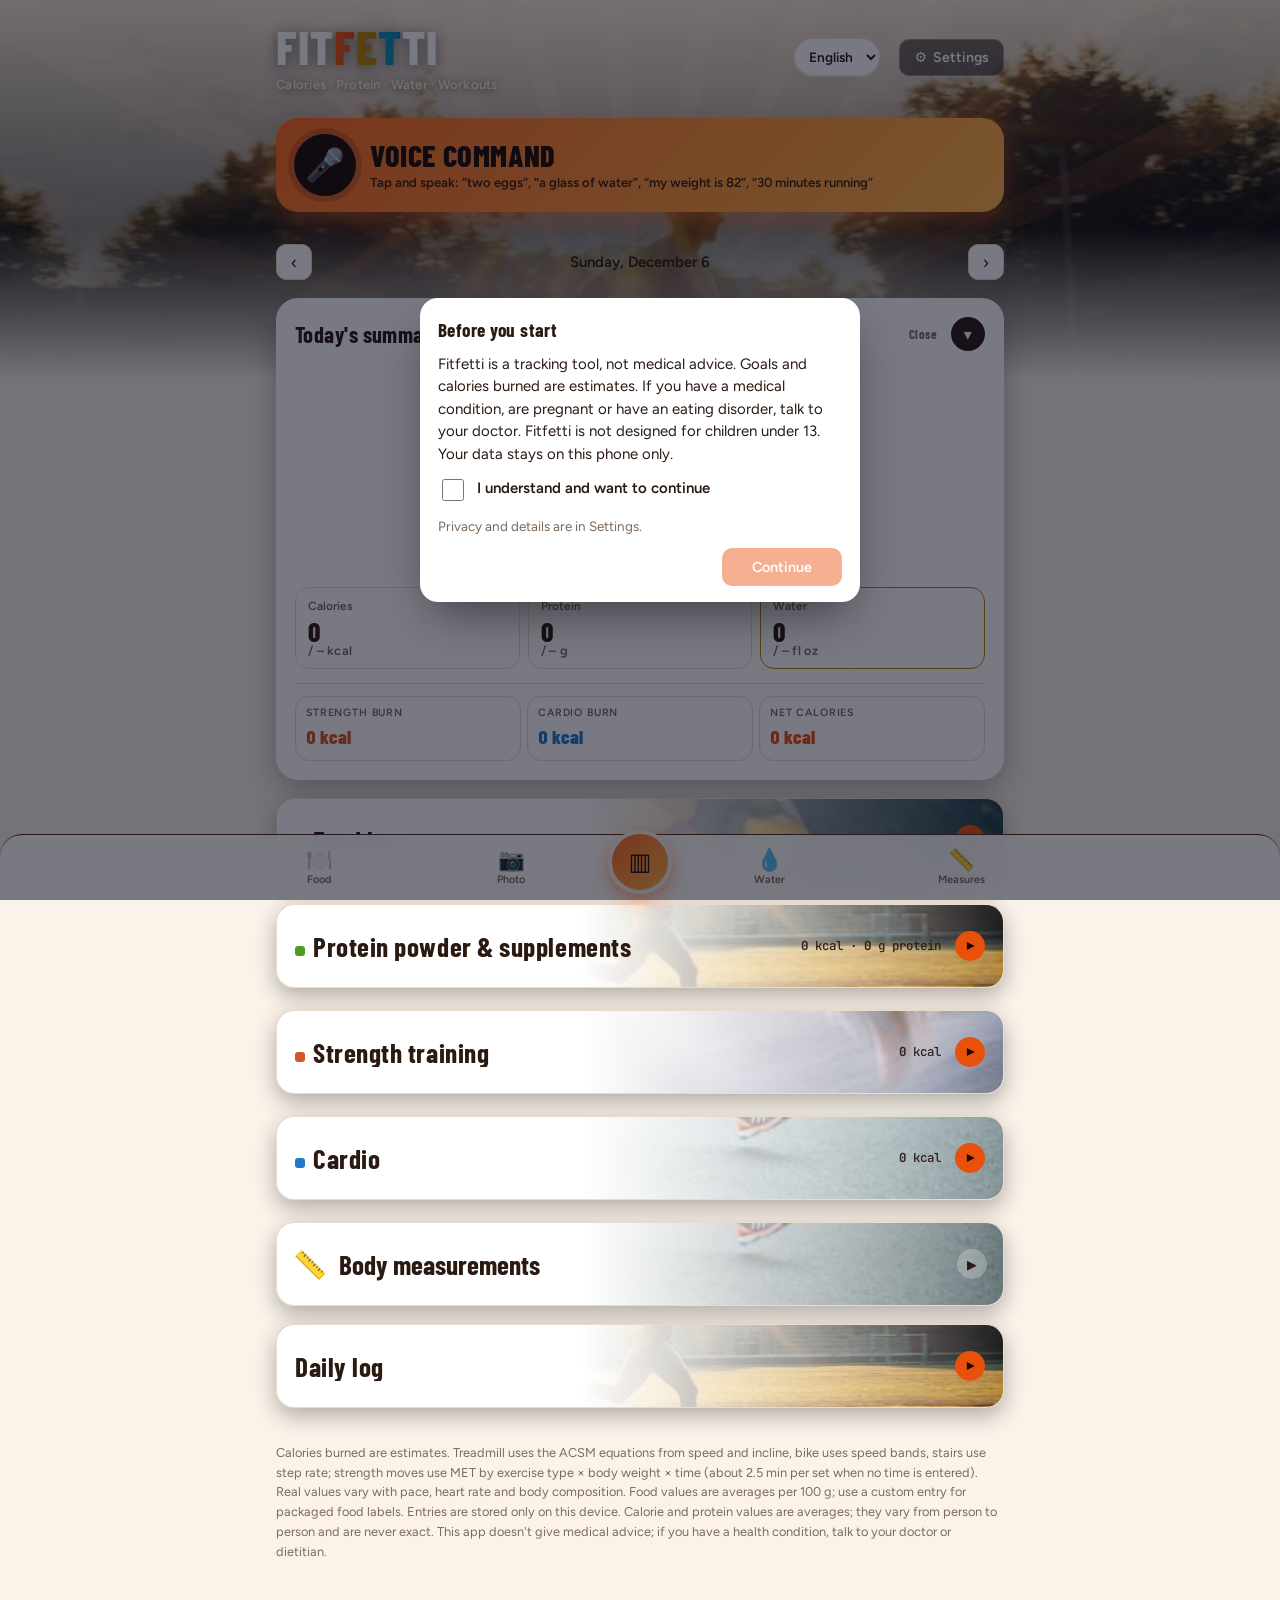
==== index.html @ cd761bf0 "v64: fuzzy matching for misheard food/exercise names Co-Authored-By: Claude Sonnet 5.5 <noreply@anth" ====
<!doctype html>
<html lang="tr">
<head>
<meta charset="utf-8">
<meta name="viewport" content="width=device-width,initial-scale=1,viewport-fit=cover">
<title>Fitfetti</title>
<meta name="description" content="Ücretsiz kalori, protein, su, spor ve kardiyo takibi. Verilerin yalnızca senin cihazında kalır.">
<meta name="theme-color" content="#0f0c0a">
<link rel="manifest" href="manifest.webmanifest">
<link rel="icon" href="icons/icon-192.png" type="image/png">
<link rel="apple-touch-icon" href="icons/apple-touch-icon.png">
<meta name="apple-mobile-web-app-capable" content="yes">
<meta name="apple-mobile-web-app-title" content="Fitfetti">
<meta name="apple-mobile-web-app-status-bar-style" content="default">
<link rel="stylesheet" href="fonts/fonts.css">
<style>
:root{padding-top:env(safe-area-inset-top,0px);padding-bottom:env(safe-area-inset-bottom,0px)}
body{margin:0;font-size:14px}
img{max-width:100%}
/* Layout: single column logbook — goals band on top, daily summary, then three entry sections (food / strength / cardio) */
:root{
  /* Gün Doğumu: koyu karbon zemin, turuncu enerji (varsayılan tema) */
  --bg:#0f0c0a; --surface:#1b1512; --line:#33271f; --fg:#f4f1ea; --muted:#b9ab9c;
  --kcal:#ff6a1f; --kcal-soft:#3a1d0e; --prot:#ffd23f; --prot-soft:#3a3010;
  --burn:#ff8f5a; --burn-soft:#3a2216; --cardio:#4fc3f7; --cardio-soft:#10303f;
  --water:#4fc3f7; --water-soft:#10303f; --lime:#9be15d;
  --hero-a:#ff6a1f; --hero-b:#ffb347; --hero-ink:#1a0d05;
  --danger:#ff6b6e; --on-accent:#1a0d05; color-scheme:dark;
  --f-display:"Barlow Condensed","Bricolage Grotesque","Segoe UI",system-ui,sans-serif;
  --f-body:"Figtree", system-ui, -apple-system, "Segoe UI", sans-serif;
  --f-num:"JetBrains Mono", ui-monospace, "SFMono-Regular", Menlo, monospace;
}
:root[data-theme="light"]{
  --bg:#fbf3ea; --surface:#ffffff; --line:#eadccb; --fg:#2a1a12; --muted:#7d6a5b;
  --kcal:#e8500c; --kcal-soft:#ffe6d6; --prot:#b88400; --prot-soft:#fff1c9;
  --burn:#d6542a; --burn-soft:#ffe3d8; --cardio:#1f78c8; --cardio-soft:#dcecfa;
  --water:#0b8fb8; --water-soft:#d6f1fa; --lime:#4f9d1f;
  --hero-a:#ff6a1f; --hero-b:#ffb347; --hero-ink:#1a0d05;
  --danger:#d62839; --on-accent:#ffffff; color-scheme:light;
}
@media (prefers-color-scheme: light){:root:not([data-theme="dark"]){
  --bg:#fbf3ea; --surface:#ffffff; --line:#eadccb; --fg:#2a1a12; --muted:#7d6a5b;
  --kcal:#e8500c; --kcal-soft:#ffe6d6; --prot:#b88400; --prot-soft:#fff1c9;
  --burn:#d6542a; --burn-soft:#ffe3d8; --cardio:#1f78c8; --cardio-soft:#dcecfa;
  --water:#0b8fb8; --water-soft:#d6f1fa; --lime:#4f9d1f;
  --hero-a:#ff6a1f; --hero-b:#ffb347; --hero-ink:#1a0d05;
  --danger:#d62839; --on-accent:#ffffff; color-scheme:light;
}}
*{box-sizing:border-box}
[hidden]{display:none!important}
body{background:var(--bg);color:var(--fg);font-family:var(--f-body);font-size:15px;line-height:1.5}
.wrap{max-width:760px;margin:0 auto;padding-block:20px 48px;padding-left:max(16px, env(safe-area-inset-left, 0px));padding-right:max(16px, env(safe-area-inset-right, 0px));display:flex;flex-direction:column;gap:18px}
header{display:flex;align-items:center;justify-content:space-between;gap:12px;flex-wrap:wrap}
h1{font-family:var(--f-display);font-weight:800;font-size:2.5rem;text-transform:uppercase;line-height:1.1;margin:0;letter-spacing:-.01em;text-wrap:balance}
h2{font-family:var(--f-display);font-weight:700;font-size:1.4rem;letter-spacing:.02em;margin:0}
.num{font-family:var(--f-num);font-variant-numeric:tabular-nums}
.label{font-size:.72rem;letter-spacing:.08em;text-transform:uppercase;color:var(--muted);font-weight:600}
.seg{display:inline-flex;border:1px solid var(--line);border-radius:999px;padding:3px;background:var(--surface)}
.seg button{border:0;background:transparent;color:var(--muted);font:600 .82rem var(--f-body);padding:6px 14px;border-radius:999px;cursor:pointer}
.seg button[aria-pressed="true"]{background:var(--fg);color:var(--bg)}
.card{background:var(--surface);border:1px solid var(--line);border-radius:14px;padding:16px;display:flex;flex-direction:column;gap:14px}
.goals{background:linear-gradient(135deg,var(--hero-a),var(--hero-b));color:var(--hero-ink);border:0;box-shadow:0 10px 30px -12px color-mix(in srgb,var(--hero-a) 70%,transparent)}
.goals .label{color:color-mix(in srgb, var(--hero-ink) 82%, transparent)}
.goals .goal-field .inp{border-bottom-color:color-mix(in srgb, var(--hero-ink) 45%, transparent)}
.goals .goal-field input{background:transparent;border:0;color:var(--hero-ink);padding:0;border-radius:0}
.goals .goal-field .u, .goals .goal-note{color:color-mix(in srgb, var(--hero-ink) 85%, transparent)}
.goals .goal-field input:focus-visible{outline:2px solid var(--hero-ink)}
.brand{display:flex;flex-direction:column;gap:2px}
.brand h1 .dot1{color:var(--kcal)} .brand h1 .dot2{color:var(--prot)} .brand h1 .dot3{color:var(--water)}
.tagline{font-size:.82rem;color:var(--muted);font-weight:600;letter-spacing:.02em}
.card{border-radius:20px}
.add{border-radius:12px;box-shadow:0 4px 12px -6px color-mix(in srgb,currentColor 40%,transparent)}
.add.pw{background:var(--lime)} .add.food{background:var(--kcal)} .add.str{background:var(--burn)} .add.car{background:var(--cardio)}
/* activity rings */
.rings{display:flex;align-items:center;gap:16px;flex-wrap:wrap}
.rings svg{width:132px;height:132px;flex:0 0 auto}
.rings .legend{display:flex;flex-direction:column;gap:6px;min-width:0;flex:1 1 160px}
.rings .lg{display:flex;align-items:center;gap:8px;font-size:.9rem}
.rings .lg i{width:12px;height:12px;border-radius:50%;flex:0 0 auto}
.rings .lg b{font-family:var(--f-num);margin-inline-start:auto}
.ring-bg{fill:none;stroke-width:13;opacity:.18}
.ring-fg{fill:none;stroke-width:13;stroke-linecap:round;transition:stroke-dashoffset .8s cubic-bezier(.2,.8,.2,1)}
/* toasts + confetti */
.toast-wrap{position:fixed;left:0;right:0;top:0;z-index:50;display:flex;flex-direction:column;align-items:center;gap:8px;pointer-events:none;
  padding-top:calc(env(safe-area-inset-top,0px) + 12px);padding-left:max(16px,env(safe-area-inset-left,0px));padding-right:max(16px,env(safe-area-inset-right,0px))}
.toast{pointer-events:auto;max-width:520px;width:100%;display:flex;gap:12px;align-items:center;background:var(--surface);color:var(--fg);border-radius:18px;padding:12px 14px;
  box-shadow:0 14px 40px -12px rgba(20,20,60,.45);border:2px solid transparent;background:linear-gradient(var(--surface),var(--surface)) padding-box,linear-gradient(90deg,var(--kcal),var(--prot),var(--lime),var(--water),var(--burn)) border-box;position:relative;animation:toastIn .45s cubic-bezier(.2,1.4,.4,1)}
.toast .em{font-size:1.8rem;line-height:1}
.toast .tx{flex:1;min-width:0}
.toast .tx b{display:block;font-family:var(--f-display);font-size:1.02rem}
.toast .tx span{font-size:.88rem;color:var(--muted)}
.toast button{border:0;background:transparent;color:var(--muted);font-size:1.2rem;cursor:pointer;width:32px;height:32px;border-radius:8px}
.toast.out{animation:toastOut .3s ease-in forwards}
@keyframes toastIn{from{transform:translateY(-30px) scale(.9);opacity:0}to{transform:none;opacity:1}}
@keyframes toastOut{to{transform:translateY(-20px);opacity:0}}
#confetti{position:fixed;inset:0;width:100%;height:100%;pointer-events:none;z-index:70}
/* missed-protein scene */
.miss-ov{position:fixed;inset:0;z-index:60;display:flex;align-items:center;justify-content:center;padding:16px;background:rgba(20,16,50,.62);backdrop-filter:blur(4px);animation:missFade .3s ease-out}
@keyframes missFade{from{opacity:0}to{opacity:1}}
.miss-card{width:100%;max-width:400px;background:var(--surface);color:var(--fg);border-radius:24px;padding:16px 16px 18px;text-align:center;box-shadow:0 24px 60px -16px rgba(0,0,0,.5);border:2px solid transparent;background:linear-gradient(var(--surface),var(--surface)) padding-box,linear-gradient(90deg,var(--kcal),var(--prot),var(--lime),var(--water),var(--burn)) border-box}
.miss-card h2{margin:2px 0 4px;font-family:var(--f-display);font-size:1.15rem}
.miss-card svg{width:100%;height:auto;display:block}
.miss-lines{min-height:112px;display:flex;flex-direction:column;gap:5px;margin:4px 0 10px;font-weight:700;font-size:.98rem}
.miss-lines span{opacity:0;transform:translateY(8px);animation:missLine .5s ease-out forwards}
.miss-lines span:nth-child(1){animation-delay:2.4s}.miss-lines span:nth-child(2){animation-delay:4s}.miss-lines span:nth-child(3){animation-delay:5.8s}
.miss-lines span:nth-child(4){animation-delay:7.6s;color:var(--kcal);font-size:1.08rem}
.miss-lines small{display:block;font-weight:500;font-size:.84rem;color:var(--muted);opacity:0;animation:missLine .5s 8.6s ease-out forwards}
@keyframes missLine{to{opacity:1;transform:none}}
.miss-card .add{width:100%;opacity:0;animation:missLine .4s 8.2s ease-out forwards}
.m-shake{animation:mShake 9s both}
@keyframes mShake{0%,19%{transform:none}20%{transform:translate(3px,4px)}21%{transform:translate(-4px,-2px)}22%{transform:translate(3px,-3px)}23%{transform:translate(-2px,2px)}24%,100%{transform:none}}
.m-puff{transform-box:fill-box;transform-origin:50% 50%;opacity:0;animation:mPuff 1.6s 1.78s ease-out both}
@keyframes mPuff{0%{opacity:0;transform:scale(.3)}15%{opacity:.95}100%{opacity:0;transform:scale(2.4) translateY(-8px)}}
.m-sweat{opacity:0;animation:mSw 9s both}
@keyframes mSw{0%,56%{opacity:0}62%,80%{opacity:1}86%,100%{opacity:0}}
.m-root,.m-torso,.m-head,.m-ua,.m-fa,.m-th,.m-sn{animation-duration:9s;animation-fill-mode:both;animation-timing-function:ease-in-out}
.m-root{transform-origin:150px 200px;animation-name:mRoot}.m-torso{transform-origin:150px 150px;animation-name:mTorso}
.m-head{transform-origin:152px 97px;animation-name:mHead}.m-ua{transform-origin:152px 106px;animation-name:mUa}
.m-fa{transform-origin:152px 128px;animation-name:mFa}.m-fa2{animation-name:mFa2}.m-th{transform-origin:150px 150px;animation-name:mTh}.m-sn{transform-origin:150px 176px;animation-name:mSn}
.miss-card.win .add{opacity:1;animation:none}
.w-svg{cursor:pointer;touch-action:manipulation}
.w-hero,.w-en{animation:wBob 1.3s ease-in-out infinite}
@keyframes wBob{0%,100%{transform:none}50%{transform:translateY(-2px)}}
.w-ua,.w-fa,.w-th,.w-sn,.w-torso{transform-box:view-box}
.w-ua{transform-origin:152px 106px}.w-fa{transform-origin:152px 128px}.w-th{transform-origin:150px 150px}.w-sn{transform-origin:150px 176px}.w-torso{transform-origin:150px 150px}.w-head{transform-origin:152px 97px}
.w-ua.wf{transform:rotate(-90deg)}.w-fa.wf{transform:rotate(-8deg)}.w-ua.wb{transform:rotate(28deg)}
.w-th.wf{transform:rotate(-16deg)}.w-th.wf .w-sn{transform:rotate(14deg)}.w-th.wb{transform:rotate(15deg)}.w-th.wb .w-sn{transform:rotate(-8deg)}.w-torso{transform:rotate(6deg)}
.w-hero.hit{animation:wLunge .6s ease-in-out}
@keyframes wLunge{0%{transform:none}35%{transform:translateX(-8px)}60%{transform:translateX(16px)}100%{transform:none}}
.w-hero.hit .w-ua.wf{animation:wUa .6s ease-in-out}
@keyframes wUa{0%,100%{transform:rotate(-90deg)}35%{transform:rotate(-165deg)}60%{transform:rotate(-68deg)}}
.w-hero.vic .w-ua.wf{transform:rotate(-168deg)}.w-hero.vic .w-fa.wf{transform:rotate(-6deg)}
.w-ear{transform-origin:-28px -52px;transform:rotate(48deg)}
.w-en.parry .w-ear{animation:wEar .6s ease-in-out}
@keyframes wEar{0%,100%{transform:rotate(48deg)}35%{transform:rotate(78deg)}60%{transform:rotate(36deg)}}
.w-en.hurt{animation:wHurt .4s ease-out}
@keyframes wHurt{0%{transform:none}30%{transform:translate(12px,0) rotate(7deg)}60%{transform:translate(-4px,0) rotate(-3deg)}100%{transform:none}}
.w-sp{opacity:0;transform-box:fill-box;transform-origin:center}.w-sp.on{animation:wSp .38s ease-out}
@keyframes wSp{0%{opacity:1;transform:scale(.2) rotate(0)}100%{opacity:0;transform:scale(1.7) rotate(40deg)}}
.w-ck{opacity:0}.w-ck.on{opacity:1}
.w-fr{transform-box:fill-box;transform-origin:center;animation:wFr 1.4s cubic-bezier(.3,.6,.5,1) forwards}
@keyframes wFr{0%{transform:translate(0,0) rotate(0);opacity:1}45%{transform:translate(calc(var(--dx)*.7),var(--uy)) rotate(calc(var(--r)*.6))}85%{opacity:1}100%{transform:translate(var(--dx),var(--dy)) rotate(var(--r));opacity:0}}
.w-puff{opacity:0;transform-box:fill-box;transform-origin:center}.w-puff.on{animation:wPuff .9s ease-out}
@keyframes wPuff{0%{opacity:.95;transform:scale(.3)}100%{opacity:0;transform:scale(2.6)}}
.w-hp{height:9px;border-radius:6px;background:rgba(128,128,128,.22);margin:2px 8px 4px;overflow:hidden}
.w-hp i{display:block;height:100%;width:100%;background:linear-gradient(90deg,#e02f4f,#f6a21a);border-radius:6px;transition:width .3s}
.w-hint{font-weight:800;min-height:26px;margin:4px 0 8px;font-size:1rem}
.w-hint.pulse{animation:wPulse .9s ease-in-out infinite}
@keyframes wPulse{50%{transform:scale(1.06)}}
.w-skip{margin-top:6px}
@media (prefers-reduced-motion:reduce){.w-hero,.w-en,.w-hero.hit,.w-en.hurt,.w-en.parry .w-ear,.w-hero.hit .w-ua.wf,.w-sp.on,.w-fr,.w-puff.on,.w-hint.pulse{animation:none}}
.miss-ov{overflow:auto}.miss-card{margin:auto}
.stage{position:relative}
.bub{position:absolute;max-width:54%;padding:5px 9px;border-radius:14px;background:#fff;color:#1d1d2b;border:2px solid #1d1d2b;font-weight:800;font-size:.76rem;line-height:1.15;text-align:center;opacity:0;pointer-events:none;z-index:3;box-shadow:2px 3px 0 rgba(0,0,0,.2)}
.bub::after{content:"";position:absolute;bottom:-9px;left:var(--tail,25%);border:6px solid transparent;border-top:9px solid #1d1d2b;border-bottom:0}
.bub.on{animation:bub 1.9s ease-out both}.bub.auto{animation:bub 1.9s var(--d,0s) ease-out both}
@keyframes bub{0%{opacity:0;transform:scale(.5)}12%{opacity:1;transform:scale(1.1)}20%{transform:scale(1)}85%{opacity:1}100%{opacity:0}}
.pow{position:absolute;font-weight:900;font-size:1.55rem;line-height:1;color:#ffd34d;-webkit-text-stroke:2px #b3261e;paint-order:stroke fill;text-shadow:2px 3px 0 #b3261e;opacity:0;pointer-events:none;z-index:4;--rot:-8deg;white-space:nowrap}
.pow.big{font-size:2.1rem}
.pow.on{animation:pow .95s ease-out both}.pow.auto{animation:pow .95s var(--d,0s) ease-out both}
@keyframes pow{0%{opacity:0;transform:rotate(var(--rot)) scale(.2)}20%{opacity:1;transform:rotate(var(--rot)) scale(1.3)}70%{opacity:1;transform:rotate(var(--rot)) scale(1)}100%{opacity:0;transform:rotate(var(--rot)) scale(1.1) translateY(-12px)}}
.tz{min-height:0;font-size:.84rem;font-weight:700;margin:2px 0 8px;opacity:0;transition:opacity .6s}.tz.on{opacity:1}.tz b{display:block;color:var(--kcal);font-size:.74rem;letter-spacing:.05em;text-transform:uppercase}
.miss-row{display:flex;gap:8px}.miss-row .add{flex:1;width:auto}.miss-row .rp{flex:0 0 auto;white-space:nowrap}
.miss-card .rp.auto{opacity:0;animation:missLine .4s 8.6s ease-out forwards}.miss-card.win .rp{opacity:0;pointer-events:none}.miss-card.win .rp.on{opacity:1;pointer-events:auto;transition:opacity .4s}
.w-hero,.w-en{transform-box:fill-box;transform-origin:50% 100%}
.w-en.dodge{animation:wDodge .7s ease-in-out}@keyframes wDodge{0%,100%{transform:none}35%,60%{transform:translate(24px,-34px) rotate(14deg)}}
.w-en.atk{animation:wAtk .7s ease-in-out}@keyframes wAtk{0%,100%{transform:none}40%{transform:translate(-78px,-6px) rotate(-10deg)}}
.w-hero.spin{animation:wSpin 1s ease-in-out}@keyframes wSpin{0%{transform:none}35%{transform:translateX(22px) scaleX(1)}50%{transform:translateX(22px) scaleX(-1)}65%{transform:translateX(22px) scaleX(1)}80%{transform:translateX(22px) scaleX(-1)}100%{transform:none}}
.w-hero.hurt{animation:wHurtH .8s ease-out}@keyframes wHurtH{0%{transform:none}20%{transform:translate(-26px,-4px) rotate(-10deg)}55%{transform:translate(-30px,0) rotate(-14deg)}100%{transform:none}}
.w-hero.vic{animation:wDance .5s ease-in-out infinite}@keyframes wDance{0%,100%{transform:translateY(0) rotate(-3deg)}50%{transform:translateY(-8px) rotate(3deg)}}
.w-flag{animation:wFlag 1s ease-out both}@keyframes wFlag{0%{transform:translateY(24px);opacity:0}100%{transform:none;opacity:1}}
@media (prefers-reduced-motion:reduce){.bub.on,.bub.auto,.pow.on,.pow.auto,.w-en.dodge,.w-en.atk,.w-hero.spin,.w-hero.hurt,.w-hero.vic,.w-flag{animation:none}.bub.auto,.bub.on{opacity:1}}
.m-late{animation-delay:.12s}
@keyframes mRoot{0%,19%{transform:none}20%{transform:translateY(10px)}22%{transform:translateY(8px) rotate(-14deg)}26%{transform:rotate(-62deg)}30%{transform:translateY(-9px) rotate(-96deg)}32%{transform:translateY(-13px) rotate(-86deg)}35%,47%{transform:translateY(-9px) rotate(-90deg)}50%{transform:translateY(-8px) rotate(-74deg)}54%{transform:translateY(-9px) rotate(-88deg)}60%{transform:translateY(-4px) rotate(-52deg)}64%{transform:rotate(-70deg)}72%{transform:rotate(-24deg)}76%{transform:rotate(-34deg)}85%{transform:none}100%{transform:none}}
@keyframes mTorso{0%,19%{transform:none}20%{transform:rotate(22deg)}26%{transform:rotate(-18deg)}30%,47%{transform:rotate(-10deg)}50%{transform:rotate(32deg)}54%{transform:rotate(-4deg)}60%{transform:rotate(42deg)}64%{transform:rotate(16deg)}72%{transform:rotate(36deg)}78%{transform:rotate(20deg)}86%{transform:none}90%{transform:rotate(-7deg)}100%{transform:none}}
@keyframes mHead{0%,19%{transform:none}20%{transform:rotate(32deg)}26%{transform:rotate(-30deg)}35%,47%{transform:rotate(-22deg)}50%{transform:rotate(12deg)}60%{transform:rotate(26deg)}72%{transform:rotate(20deg)}86%{transform:none}90%{transform:rotate(-12deg)}100%{transform:none}}
@keyframes mUa{0%,19%{transform:none}20%{transform:rotate(-70deg)}24%{transform:rotate(-140deg)}30%,47%{transform:rotate(-100deg)}50%{transform:rotate(-24deg)}60%{transform:rotate(24deg)}72%{transform:rotate(-30deg)}86%{transform:none}90%,100%{transform:rotate(-155deg)}}
@keyframes mFa{0%{transform:none}3%{transform:rotate(-105deg)}6%{transform:none}9%{transform:rotate(-105deg)}12%{transform:none}15%{transform:rotate(-105deg)}18%{transform:rotate(-20deg)}20%{transform:rotate(-10deg)}24%{transform:rotate(30deg)}30%,47%{transform:rotate(20deg)}60%{transform:rotate(10deg)}86%{transform:none}90%,100%{transform:rotate(-45deg)}}
@keyframes mFa2{0%,18%{transform:none}20%{transform:rotate(-10deg)}24%{transform:rotate(30deg)}30%,47%{transform:rotate(20deg)}86%,100%{transform:none}}
@keyframes mTh{0%,19%{transform:none}20%{transform:rotate(-34deg)}26%{transform:rotate(-10deg)}30%,47%{transform:rotate(-16deg)}50%{transform:rotate(-26deg)}60%{transform:rotate(-46deg)}72%{transform:rotate(-52deg)}80%{transform:rotate(-20deg)}86%,100%{transform:none}}
@keyframes mSn{0%,19%{transform:none}20%{transform:rotate(62deg)}26%{transform:rotate(20deg)}30%,47%{transform:rotate(26deg)}60%{transform:rotate(80deg)}72%{transform:rotate(86deg)}80%{transform:rotate(30deg)}86%,100%{transform:none}}
.m-db{animation:mDbH 9s steps(1,end) both}@keyframes mDbH{0%,20%{opacity:1}20.5%,100%{opacity:0}}
.m-db2{opacity:0;transform-box:fill-box;transform-origin:50% 50%;animation:mDb2 9s both}
@keyframes mDb2{0%,20%{opacity:0;transform:translate(-45px,-88px) rotate(-40deg)}21%{opacity:1;transform:translate(-45px,-88px) rotate(-40deg)}27%{opacity:1;transform:none}29%{opacity:1;transform:translate(3px,-9px) rotate(10deg)}31%,100%{opacity:1;transform:none}}
.m-sh{transform-box:fill-box;transform-origin:50% 50%;animation:mSh 9s both}
@keyframes mSh{0%,28%{transform:none}34%,47%{transform:translate(-40px,0) scale(1.9,1.15)}58%{transform:translate(-20px,0) scale(1.4,1.1)}85%,100%{transform:none}}
.m-tub{animation:mTub 9s ease-in both}
@keyframes mTub{0%,4%{transform:translate(0,-260px) rotate(-8deg)}19%{transform:translate(0,2px) rotate(-3deg)}21%{transform:translate(8px,-24px) rotate(8deg)}25%{transform:translate(30px,8px) rotate(16deg)}34%,86%{transform:translate(96px,128px) rotate(28deg)}88%{transform:translate(104px,96px) rotate(-8deg)}90%{transform:translate(124px,128px) rotate(0)}92%{transform:translate(144px,96px) rotate(8deg)}94%{transform:translate(166px,128px)}96%{transform:translate(188px,96px) rotate(-6deg)}98%{transform:translate(214px,128px)}100%{transform:translate(262px,112px) rotate(10deg)}}
.m-dot{animation:mDot 1.4s ease-in both}
@keyframes mDot{0%{transform:translateY(-120px);opacity:0}20%{opacity:1}100%{transform:translateY(60px);opacity:0}}
.m-stars{opacity:0;animation:mStars 9s both}
@keyframes mStars{0%,34%{opacity:0}37%,48%{opacity:1}52%,100%{opacity:0}}
.m-ok{animation:mOk 9s both}.m-dz{opacity:0;animation:mDz 9s both}
@keyframes mOk{0%,21%{opacity:1}22%,70%{opacity:0}76%,100%{opacity:1}}
@keyframes mDz{0%,21%{opacity:0}22%,70%{opacity:1}76%,100%{opacity:0}}
.m-flex{opacity:0;transform-box:fill-box;transform-origin:50% 100%;animation:mFlex 9s both}
@keyframes mFlex{0%,87%{opacity:0;transform:scale(.3)}92%{opacity:1;transform:scale(1.25)}100%{opacity:1;transform:scale(1)}}
@media (prefers-reduced-motion:reduce){.m-root,.m-torso,.m-head,.m-ua,.m-fa,.m-th,.m-sn,.m-db,.m-db2,.m-tub,.m-dot,.m-stars,.m-ok,.m-dz,.m-flex,.m-shake,.m-puff,.m-sh,.m-sweat,.miss-lines span,.miss-lines small,.miss-card .add{animation:none;opacity:1;transform:none}.m-tub{transform:translate(96px,128px) rotate(28deg)}.m-db{opacity:0}.m-dz,.m-stars{opacity:0}.m-dot{opacity:0}}
@media (prefers-reduced-motion:reduce){.toast,.toast.out{animation:none}.ring-fg{transition:none}}

.goal-grid{display:grid;grid-template-columns:repeat(5,minmax(0,1fr));gap:12px}
@media (max-width:560px){.goal-grid{grid-template-columns:repeat(2,minmax(0,1fr))}}
.goal-field{display:flex;flex-direction:column;gap:4px;min-width:0}
.goal-field .inp{display:flex;align-items:baseline;gap:6px;border-bottom:1.5px solid color-mix(in srgb, var(--bg) 35%, transparent);padding-bottom:2px}
.goal-field input{width:100%;min-width:0;background:transparent;border:0;color:var(--bg);font:700 1.45rem var(--f-num);padding:0;outline:none}
.goal-field input:focus-visible{outline:2px solid var(--kcal);outline-offset:3px;border-radius:4px}
.goal-field .u{white-space:nowrap;font-size:.8rem;color:color-mix(in srgb, var(--bg) 65%, transparent)}
.goal-note{font-size:.88rem;color:color-mix(in srgb, var(--bg) 80%, transparent)}
.daynav{display:flex;align-items:center;justify-content:space-between;gap:8px}
.daynav .d{font-weight:600}
.iconbtn{border:1px solid var(--line);background:var(--surface);color:var(--fg);width:36px;height:36px;border-radius:10px;font-size:1.1rem;cursor:pointer;display:grid;place-items:center}
.today-btn{border:1px solid var(--line);background:var(--surface);color:var(--fg);border-radius:10px;padding:6px 10px;font:600 .8rem var(--f-body);cursor:pointer}
.sum-grid{display:grid;grid-template-columns:repeat(3,minmax(0,1fr));gap:12px}

@media (max-width:560px){.sum-grid{grid-template-columns:1fr}}
.stat{display:flex;flex-direction:column;gap:6px}
.stat .big{font-family:var(--f-num);font-weight:700;font-size:1.9rem;line-height:1}
.stat .big small{font-size:.85rem;color:var(--muted);font-weight:500}
.bar{height:10px;border-radius:99px;background:var(--line);overflow:hidden}
.bar>i{display:block;height:100%;border-radius:99px;transition:width .3s}
.stat .sub{font-size:.86rem;color:var(--muted)}
.stat .sub b{color:var(--fg);font-family:var(--f-num)}
.over{color:var(--danger)!important}
.burn-row{display:grid;grid-template-columns:repeat(3,minmax(0,1fr));gap:8px;border-top:1px solid var(--line);padding-top:12px}
.chip{border-radius:10px;padding:8px 10px;display:flex;flex-direction:column;gap:2px;min-width:0}
.chip .v{font-family:var(--f-num);font-weight:700;font-size:1.05rem}
.chip.s{background:var(--burn-soft)} .chip.s .v{color:var(--burn)}
.chip.c{background:var(--cardio-soft)} .chip.c .v{color:var(--cardio)}
.chip.t{background:var(--kcal-soft)} .chip.t .v{color:var(--kcal)}
.chip .label{font-size:.66rem}
.sec-head{display:flex;justify-content:space-between;align-items:baseline;gap:10px;flex-wrap:wrap}
.sec-head .tot{font-family:var(--f-num);font-size:.88rem;color:var(--muted)}
.sec-head .tot b{color:var(--fg)}
.dot{display:inline-block;width:10px;height:10px;border-radius:3px;margin-right:8px;vertical-align:1px}
form{display:flex;flex-wrap:wrap;gap:8px;align-items:flex-end}
.f{display:flex;flex-direction:column;gap:3px;min-width:0}
.f label{font-size:.74rem;color:var(--muted);font-weight:600}
.f.grow{flex:1 1 200px}
.f.sm{flex:0 1 92px}
.f.xs{flex:0 1 64px}
.f.amt{flex:0 1 150px}
.amt-row{display:flex;gap:4px}
.amt-row input{flex:1 1 auto;min-width:0}
.amt-row select{flex:0 0 auto;width:auto;padding-inline:6px}
.seg.small button{padding:4px 12px;font-size:.78rem}
select,input[type=number],input[type=text],input[type=search]{width:100%;min-width:0;border:1px solid var(--line);background:var(--bg);color:var(--fg);border-radius:10px;padding:9px 10px;font:500 .92rem var(--f-body)}
input[type=number]{font-family:var(--f-num)}
select:focus-visible,input:focus-visible,button:focus-visible{outline:2px solid var(--kcal);outline-offset:2px}
.add{border:0;border-radius:10px;padding:10px 16px;font:600 .9rem var(--f-body);cursor:pointer;color:var(--on-accent);flex:0 0 auto}
.add.food{background:var(--kcal)} .add.str{background:var(--burn)} .add.car{background:var(--cardio)}
.preview{font-size:.84rem;color:var(--muted);width:100%}
.preview b{font-family:var(--f-num);color:var(--fg)}
ul.list{list-style:none;margin:0;padding:0;display:flex;flex-direction:column}
ul.list li{display:grid;grid-template-columns:minmax(0,1fr) auto auto;gap:10px;align-items:center;padding:9px 0;border-top:1px solid var(--line)}
ul.list li:first-child{border-top:0}
.it-name{min-width:0;overflow-wrap:anywhere}
.it-name small{display:block;color:var(--muted);font-size:.8rem}
.it-val{font-family:var(--f-num);font-size:.86rem;text-align:right;white-space:nowrap}
.it-val .p{color:var(--prot)}
.del{border:0;background:transparent;color:var(--muted);cursor:pointer;font-size:1.1rem;width:30px;height:30px;border-radius:8px}
.del:hover{background:var(--bg);color:var(--danger)}
ul.list li.item{cursor:pointer;border-radius:8px}
ul.list li.item:hover .it-name>span:first-child, ul.list li.item:focus-visible .it-name>span:first-child{text-decoration:underline;text-underline-offset:3px}
ul.list li.item:focus-visible{outline:2px solid var(--kcal);outline-offset:2px}
ul.list li.editing{display:block;background:var(--bg);border-radius:10px;padding:10px;border-top:0;margin-block:4px}
.edit-form{display:flex;flex-wrap:wrap;gap:8px;align-items:flex-end}
.edit-form .ttl{width:100%;font-weight:600;font-size:.9rem}
.edit-form .btns{display:flex;gap:6px;margin-left:auto}
.btn-ghost{border:1px solid var(--line);background:var(--surface);color:var(--fg);border-radius:10px;padding:9px 14px;font:600 .88rem var(--f-body);cursor:pointer}
.tap-hint{font-size:.76rem;color:var(--muted)}
.empty{color:var(--muted);font-size:.88rem;padding:4px 0}
.ex-tag{display:inline-block;font-size:.66rem;font-weight:700;letter-spacing:.06em;text-transform:uppercase;background:var(--prot-soft);color:var(--prot);border-radius:5px;padding:1px 6px;margin-left:6px;vertical-align:1px}
.banner{display:flex;align-items:center;justify-content:space-between;gap:10px;flex-wrap:wrap;background:var(--prot-soft);border-radius:12px;padding:10px 14px;font-size:.88rem}
.banner button{border:1px solid var(--prot);background:transparent;color:var(--prot);border-radius:8px;padding:5px 10px;font:600 .82rem var(--f-body);cursor:pointer}
.lookup{border:1px dashed var(--line);border-radius:12px;padding:12px;display:flex;flex-direction:column;gap:10px;background:color-mix(in srgb, var(--kcal-soft) 45%, var(--surface))}
.lookup h3{margin:0;font:600 .95rem var(--f-display)}
.lookup p.hint{margin:0;font-size:.82rem;color:var(--muted)}
.status{font-size:.86rem;color:var(--muted)}
.status.err{color:var(--danger)}
.result{display:flex;flex-direction:column;gap:8px}
.result .head{display:flex;flex-wrap:wrap;gap:6px 14px;align-items:baseline}
.result .head b{font-family:var(--f-num)}
.badge{display:inline-block;font-size:.7rem;font-weight:700;letter-spacing:.05em;text-transform:uppercase;border-radius:5px;padding:2px 7px}
.badge.ok{background:var(--kcal-soft);color:var(--kcal)} .badge.warn{background:var(--prot-soft);color:var(--prot)}
.srcs{margin:0;padding:0;list-style:none;display:flex;flex-direction:column;gap:4px;font-size:.82rem}
.srcs li{display:grid;grid-template-columns:minmax(0,1fr) auto;gap:10px;border-top:1px solid var(--line);padding-top:4px}
.srcs a{color:var(--fg);overflow-wrap:anywhere}
.srcs .v{font-family:var(--f-num);color:var(--muted);white-space:nowrap}
details.srcbox summary{cursor:pointer;font-size:.82rem;color:var(--kcal);font-weight:600}
[dir="rtl"] .iconbtn{transform:scaleX(-1)}
.coll-head{cursor:pointer;user-select:none;-webkit-tap-highlight-color:transparent}
h2.coll-head{display:flex;align-items:center;justify-content:space-between;gap:8px}
.coll-head:focus-visible{outline:2px solid var(--kcal);outline-offset:4px;border-radius:6px}
.chev{display:inline-grid;place-items:center;width:26px;height:26px;border-radius:8px;flex:0 0 auto;font-size:.9rem;line-height:1;transition:transform .2s;color:inherit;opacity:.75}
.sec-head .chev{margin-inline-start:6px}
.sec-head.coll-head{align-items:center}
section.collapsed > :not(.coll-head){display:none!important}
section.collapsed .chev{transform:rotate(-90deg)}
[dir="rtl"] section.collapsed .chev{transform:rotate(90deg)}
section.collapsed{gap:0}
@media (prefers-reduced-motion:reduce){.chev{transition:none}}
.langbox{display:flex;flex-direction:column;align-items:flex-end;gap:6px;max-width:100%}
#lang-sel{width:auto;max-width:220px;border-radius:999px;padding:6px 12px;font-weight:600;background:var(--surface)}
.lang-other{display:flex;gap:6px}
.lang-other input{width:170px}
.lang-status{font-size:.78rem;color:var(--muted);text-align:end;max-width:260px}
.lang-status.err{color:var(--danger)}
.sync{font-size:.78rem;color:var(--muted);display:flex;align-items:center;gap:6px}
.sync i{width:8px;height:8px;border-radius:50%;background:var(--muted);display:inline-block}
.sync.ok i{background:var(--kcal)} .sync.warn i{background:var(--prot)}
.hist{width:100%;border-collapse:collapse;font-size:.86rem}
.hist-wrap{overflow-x:auto}
.hist th{font-size:.68rem;letter-spacing:.07em;text-transform:uppercase;color:var(--muted);text-align:right;font-weight:600;padding:4px 6px;border-bottom:1px solid var(--line)}
.hist th:first-child,.hist td:first-child{text-align:left}
.hist td{padding:8px 6px;border-bottom:1px solid var(--line);text-align:right;font-family:var(--f-num);white-space:nowrap}
.hist td:first-child{font-family:var(--f-body)}
.hist tr.cur td{background:var(--kcal-soft)}
.hist button{border:0;background:transparent;color:var(--fg);font:600 .86rem var(--f-body);cursor:pointer;padding:0;text-decoration:underline;text-underline-offset:3px}
.hist tr.gmet td{background:#c9f2d6;color:#111}.hist tr.gmet td button{color:#111}.hist tr.gmet td.gk{color:#111}.hist tr.gmet td.gx{color:#c0151c;font-weight:700}
.hist .hit{color:var(--kcal)} .hist .miss{color:var(--danger)}
.off-res{list-style:none;margin:0;padding:0;display:flex;flex-direction:column}
.off-res li{display:grid;grid-template-columns:minmax(0,1fr) auto;gap:10px;align-items:center;padding:8px 0;border-top:1px solid var(--line)}
.off-res li:first-child{border-top:0}
.off-res .nm{min-width:0;overflow-wrap:anywhere;font-weight:600}
.off-res .nm small{display:block;font-weight:400;color:var(--muted);font-family:var(--f-num);font-size:.78rem}
.off-res button{border:0;border-radius:10px;padding:8px 12px;font:600 .84rem var(--f-body);background:var(--kcal);color:var(--on-accent);cursor:pointer}
.attrib{font-size:.74rem}
.scan{display:flex;flex-direction:column;gap:8px;align-items:flex-start}
.scan video{width:100%;max-height:260px;border-radius:10px;background:#000;object-fit:cover}
.backup{display:flex;flex-wrap:wrap;gap:8px;align-items:center}
.backup label.btn-ghost{display:inline-block}
.ph-btn{display:inline-flex;align-items:center;gap:4px;cursor:pointer;padding:9px 12px}
.ph-chip{display:inline-flex;align-items:center;gap:4px;border:1px solid var(--line);border-radius:10px;padding:3px}
.ph-chip img{width:34px;height:34px;object-fit:cover;border-radius:7px;display:block}
.ph-chip button{border:0;background:transparent;color:var(--muted);font-size:1.1rem;cursor:pointer;width:26px;height:26px}
.thumb{float:inline-start;margin-inline-end:10px;width:46px;height:46px;border-radius:10px;overflow:hidden;border:0;padding:0;background:var(--line);cursor:zoom-in;flex:0 0 auto}
.thumb img{width:100%;height:100%;object-fit:cover;display:block}
.off-res li{grid-template-columns:auto minmax(0,1fr) auto}
.off-img{width:46px;height:46px;border-radius:10px;object-fit:cover;background:var(--line);display:block}
.viewer{position:fixed;inset:0;z-index:60;background:rgba(10,10,25,.88);display:flex;align-items:center;justify-content:center;
  padding:calc(env(safe-area-inset-top,0px) + 16px) max(16px,env(safe-area-inset-right,0px)) calc(env(safe-area-inset-bottom,0px) + 16px) max(16px,env(safe-area-inset-left,0px))}
.viewer img{max-width:100%;max-height:100%;border-radius:14px;object-fit:contain}
.viewer button{position:absolute;top:calc(env(safe-area-inset-top,0px) + 12px);right:max(12px,env(safe-area-inset-right,0px));width:40px;height:40px;border-radius:50%;border:0;background:#fff;color:#111;font-size:1.3rem;cursor:pointer}
.ph-edit{display:flex;flex-wrap:wrap;gap:8px;align-items:center;width:100%}
.ph-edit .chk{display:flex;align-items:center;gap:6px;font-size:.84rem;color:var(--muted)}
.dish-box{border:1px solid var(--line);border-radius:14px;padding:12px;display:flex;flex-direction:column;gap:10px;background:var(--surface)}
.dish-box h3{margin:0;font:600 .98rem var(--f-display)}
.dish-box .hint{margin:0;font-size:.82rem;color:var(--muted)}
.ds-res{display:flex;flex-direction:column;gap:8px;border-top:1px dashed var(--line);padding-top:10px}
#ds-manual{align-self:flex-start}
.ai-box{border:1px solid var(--line);border-radius:14px;padding:12px;display:flex;flex-direction:column;gap:10px;background:var(--surface)}
.ai-head{display:flex;justify-content:space-between;align-items:center;gap:8px;flex-wrap:wrap}
.ai-head h3{margin:0;font:600 .98rem var(--f-display)}
.ai-box .hint{margin:0;font-size:.82rem;color:var(--muted)}
.ph-stage{position:relative;width:100%;border-radius:12px;overflow:hidden;background:#000;line-height:0}
.ph-stage img{width:100%;height:auto;display:block;max-height:70vh;object-fit:contain}
.ph-stage svg{position:absolute;inset:0;width:100%;height:100%;overflow:visible}
.ai-pick{border:2px solid var(--kcal);border-radius:14px;padding:10px 12px;margin:0;display:flex;flex-direction:column;gap:10px}
.ai-pick legend{font-weight:700;padding:0 6px;font-family:var(--f-display)}
.ai-opts{display:grid;grid-template-columns:repeat(auto-fit,minmax(150px,1fr));gap:8px}
.ai-opt{display:flex;gap:8px;align-items:flex-start;border:1px solid var(--line);border-radius:12px;padding:9px 10px;cursor:pointer;background:var(--bg)}
.ai-opt:has(input:checked){border-color:var(--kcal);background:var(--kcal-soft)}
.ai-opt input{margin-top:3px}
.ai-opt b{display:block;font-size:.92rem}
.ai-opt small{display:block;color:var(--muted);font-size:.76rem;line-height:1.35}
.ai-key{display:flex;flex-direction:column;gap:4px}
.ai-key label{font-size:.78rem;font-weight:600;color:var(--muted)}
.ai-key-row{display:flex;gap:6px}
.ai-key-row input{flex:1;min-width:0;font-family:var(--f-num)}
.ai-key .hint a{color:var(--fg)}
.ai-adv summary{cursor:pointer;font-size:.8rem;color:var(--muted)}
.ai-adv input{margin-top:6px;font-family:var(--f-num)}
.ai-go{display:flex;gap:8px}
.ai-chosen{font-size:.84rem;color:var(--muted)}
.linkish{border:0;background:none;color:var(--kcal);font:600 .84rem var(--f-body);text-decoration:underline;cursor:pointer;padding:0}
.chk{display:flex;align-items:center;gap:6px;font-size:.84rem;color:var(--muted)}
.ph-items{list-style:none;margin:0;padding:0;display:flex;flex-direction:column;gap:8px}
.ph-items li{display:grid;grid-template-columns:auto minmax(0,1fr);gap:6px 10px;align-items:center;border-top:1px solid var(--line);padding-top:8px}
.ph-items li:first-child{border-top:0;padding-top:0}
.ph-num{width:26px;height:26px;border-radius:50%;display:grid;place-items:center;font:700 .8rem var(--f-num);color:#fff}
.ph-row{display:flex;flex-wrap:wrap;gap:8px;align-items:flex-end;min-width:0}
.ph-row .f.grow{flex:1 1 150px}
.ph-meta{grid-column:2;font-size:.78rem;color:var(--muted)}
.ph-actions{display:flex;gap:8px;flex-wrap:wrap}
.save-q{width:100%;padding:8px 10px;border-radius:10px;background:var(--prot-soft);color:var(--fg)!important;font-weight:600}
.save-q input{width:18px;height:18px}
.ls-bar{display:flex;gap:8px;flex-wrap:wrap}
.ls-bar select{flex:1 1 160px;width:auto}
.ls-bar input{flex:2 1 180px}
.ls-list{list-style:none;margin:0;padding:0;max-height:420px;overflow:auto;border:1px solid var(--line);border-radius:12px}
.ls-list li{display:flex;align-items:center;gap:10px;padding:8px 12px;border-top:1px solid var(--line)}
.ls-list li:first-child{border-top:0}
.ls-list li.off .nm{opacity:.45;text-decoration:line-through}
.ls-list .nm{flex:1;min-width:0;overflow-wrap:anywhere}
.ls-tag{font-size:.68rem;font-weight:700;letter-spacing:.05em;text-transform:uppercase;border-radius:5px;padding:2px 6px;background:var(--burn-soft);color:var(--burn);white-space:nowrap}
.ls-list button{border:1px solid var(--line);background:var(--surface);color:var(--fg);border-radius:8px;padding:5px 10px;font:600 .8rem var(--f-body);cursor:pointer;white-space:nowrap}
.ls-list button.del2{border-color:var(--danger);color:var(--danger)}
.ls-list .empty{color:var(--muted);justify-content:center}
.ls-foot{display:flex;gap:8px;flex-wrap:wrap}
.btn-ghost.danger{border-color:var(--danger);color:var(--danger)}
.ls-confirm{display:flex;gap:8px;align-items:center;flex-wrap:wrap;background:var(--kcal-soft);border-radius:12px;padding:10px 12px;font-weight:600}
.danger-bg{background:var(--danger)!important}
.pick-btn{width:100%;min-width:0;display:flex;align-items:center;justify-content:space-between;gap:8px;text-align:start;border:1px solid var(--line);background:var(--bg);color:var(--fg);border-radius:10px;padding:9px 10px;font:500 .92rem var(--f-body);cursor:pointer}
.pick-btn span{overflow:hidden;text-overflow:ellipsis;white-space:nowrap;min-width:0}
.pick-btn::after{content:"▾";opacity:.6;flex:0 0 auto}
select.enhanced{position:absolute!important;width:1px!important;height:1px!important;opacity:0;pointer-events:none}
.pick-ov{position:fixed;inset:0;z-index:70;background:rgba(10,10,30,.45);display:flex;align-items:flex-end;justify-content:center;
  padding:calc(env(safe-area-inset-top,0px) + 24px) max(0px,env(safe-area-inset-right,0px)) 0 max(0px,env(safe-area-inset-left,0px))}
@media (min-width:640px){.pick-ov{align-items:center;padding:24px}}
.pick-panel{background:var(--surface);color:var(--fg);width:100%;max-width:560px;max-height:min(80vh,640px);display:flex;flex-direction:column;border-radius:20px 20px 0 0;box-shadow:0 -10px 40px -10px rgba(0,0,0,.4);
  padding-bottom:env(safe-area-inset-bottom,0px)}
@media (min-width:640px){.pick-panel{border-radius:20px}}
.pick-top{display:flex;gap:8px;align-items:center;padding:12px 12px 8px}
.pick-top input{flex:1;min-width:0;font-size:1rem;padding:11px 12px;border-radius:12px}
.pick-top button{border:0;background:var(--bg);color:var(--fg);width:40px;height:40px;border-radius:12px;font-size:1.2rem;cursor:pointer}
.pick-list{overflow:auto;padding:0 6px 10px;overscroll-behavior:contain}
.pick-grp{font-size:.7rem;font-weight:700;letter-spacing:.08em;text-transform:uppercase;color:var(--muted);padding:12px 10px 4px}
.pick-opt{display:block;width:100%;text-align:start;border:0;background:transparent;color:var(--fg);padding:11px 10px;border-radius:10px;font:500 .95rem var(--f-body);cursor:pointer}
.pick-opt:hover,.pick-opt.act{background:var(--kcal-soft)}
.pick-opt.cur{font-weight:700;color:var(--kcal)}
.pick-none{padding:16px 10px;color:var(--muted);font-size:.9rem}
.calc{border-bottom:1px solid color-mix(in srgb,var(--hero-ink) 35%,transparent);padding-bottom:10px}
.calc summary{background:color-mix(in srgb,#fff 18%,transparent);border-radius:12px;padding:10px 12px}
.calc summary{cursor:pointer;font-weight:700;font-family:var(--f-display);font-size:1rem}
.calc[open]{display:flex;flex-direction:column;gap:12px}
.calc-grid{display:grid;grid-template-columns:repeat(2,minmax(0,1fr));gap:10px}
.calc .cf{display:flex;flex-direction:column;gap:4px;min-width:0}
.calc .cf.wide{grid-column:1/-1}
.calc label{font-size:.72rem;letter-spacing:.06em;text-transform:uppercase;font-weight:700;color:color-mix(in srgb,var(--hero-ink) 85%,transparent)}
.calc input,.calc select{background:color-mix(in srgb,#fff 92%,transparent);color:#1b1d3a;border:0;border-radius:10px;padding:9px 10px;font:600 .95rem var(--f-body);width:100%;min-width:0}
.calc .ftin{display:flex;gap:6px}
.calc .ftin input{flex:1 1 0}
.calc .c-unit{flex:0 0 auto;width:auto;padding-inline:8px}
.calc-out{background:color-mix(in srgb,#fff 18%,transparent);border-radius:14px;padding:12px;display:grid;grid-template-columns:repeat(3,minmax(0,1fr));gap:8px}
.calc-out .ci{display:flex;flex-direction:column;gap:2px;min-width:0}
.calc-out .ci span{font-size:.68rem;text-transform:uppercase;letter-spacing:.06em;font-weight:700;opacity:.9}
.calc-out .ci b{font-family:var(--f-num);font-size:1.25rem}
.calc-out .full{grid-column:1/-1;font-size:.86rem;line-height:1.45}
.calc-out .warn{grid-column:1/-1;background:#fff;color:#b42318;border-radius:10px;padding:8px 10px;font-size:.84rem;font-weight:600}
.calc-act{display:flex;flex-wrap:wrap;gap:10px;align-items:center}
.calc-use{border:0;background:#fff;color:#d62839;font:700 .92rem var(--f-body);border-radius:12px;padding:10px 16px;cursor:pointer}
.calc-auto{display:flex;align-items:center;gap:6px;font-size:.84rem;text-transform:none!important;letter-spacing:0!important;font-weight:600!important}
.calc-auto input{width:18px;height:18px}
.goal-note .ppk{display:block;white-space:nowrap;max-width:100%;overflow:hidden;margin-top:6px;background:#fff;color:#b45309;text-transform:uppercase;font-weight:800;letter-spacing:.03em;border-radius:10px;padding:5px 10px;font-size:.9rem;line-height:1.3}
.goal-note{display:flex;flex-direction:column;align-items:flex-start;gap:6px}
.goal-note .ppk.togo{color:#d62839;margin-top:0}
.goal-note .ppk b{color:#7c3aed;text-transform:none;font-size:1.05rem}
.calc-src{color:#fff;font-weight:700}
.calc-note{margin:0;font-size:.76rem;opacity:.9;line-height:1.45}
.sci-body{display:flex;flex-direction:column;gap:12px;font-size:.88rem;line-height:1.55}
.sci-body p{margin:0}
.sci-body .lead{font-weight:600}
.sci-item{border-inline-start:3px solid var(--water);padding-inline-start:12px;display:flex;flex-direction:column;gap:4px}
.sci-item h3{margin:0;font:600 .95rem var(--f-display)}
.sci-item code{font-family:var(--f-num);font-size:.82rem;background:var(--bg);border-radius:8px;padding:6px 8px;display:block;overflow-x:auto;white-space:pre-wrap}
.sci-item .ref{font-size:.8rem;color:var(--muted)}
.sci-item .ref a{color:var(--fg)}
.sci-body .limits{font-size:.8rem;color:var(--muted)}
.foot{font-size:.8rem;color:var(--muted);line-height:1.55}
@media (prefers-reduced-motion:reduce){.bar>i{transition:none}}
/* calm look */
.wrap{gap:18px;padding-bottom:104px}
header{flex-wrap:nowrap}
.card{box-shadow:none;border-radius:12px;padding:18px}
.goals{background:var(--surface);color:var(--fg);border:1px solid var(--line);box-shadow:none;--hero-ink:var(--fg)}
.goals .calc summary{background:var(--bg);color:var(--fg)}
.goals .calc-use{background:var(--fg);color:var(--bg)}
.goal-note .ppk{background:var(--bg);box-shadow:none}
.toast{border:1px solid var(--line);background:var(--surface);box-shadow:0 8px 24px -12px rgba(20,20,60,.35)}
.rings .legend,.sum-grid .bar{display:none}
.rings{justify-content:center}
.dock{position:fixed;left:0;right:0;bottom:0;z-index:40;display:flex;justify-content:center;gap:6px;background:var(--surface);border-top:1px solid var(--line);padding:6px max(10px,env(safe-area-inset-left)) calc(6px + env(safe-area-inset-bottom,0px)) max(10px,env(safe-area-inset-right))}
.dock button{flex:1;max-width:190px;display:flex;flex-direction:column;align-items:center;gap:1px;border:0;background:transparent;color:var(--fg);padding:6px 4px;border-radius:10px;cursor:pointer;font:inherit}
.dock button span{font-size:1.35rem;line-height:1}.dock button b{font-size:.72rem;font-weight:600;color:var(--muted)}
.dock button:active{background:var(--bg)}
#settings{position:fixed;inset:0;z-index:55;background:var(--bg);overflow:auto;-webkit-overflow-scrolling:touch}
.set-wrap{max-width:760px;margin:0 auto;padding:16px max(16px,env(safe-area-inset-left)) 48px max(16px,env(safe-area-inset-right));display:flex;flex-direction:column;gap:16px}
.set-top{display:flex;align-items:center;gap:12px;position:sticky;top:0;background:var(--bg);padding:8px 0;z-index:2}
.set-body{display:flex;flex-direction:column;gap:18px}
.set-ctl>div[style]{align-items:flex-start!important;flex-direction:row!important;flex-wrap:wrap;gap:10px!important}
@media (prefers-reduced-motion:no-preference){html{scroll-behavior:auto}}
.sum-grid{display:grid;grid-template-columns:repeat(3,minmax(0,1fr));gap:8px}
.sum-grid .stat .big{font-size:1.3rem;line-height:1.15}.sum-grid .stat .big small{display:block;font-size:.72rem}
.sum-grid .stat .sub{display:none}
.sec-head{flex-wrap:nowrap;gap:8px}.sec-head h2{min-width:0}.sec-head .tot{margin-left:auto;min-width:0;overflow:hidden;text-overflow:ellipsis;white-space:nowrap;font-size:.8rem}
.coll-head .chev{flex:none}
/* clearer tap targets */
section.card[aria-labelledby="f-h"]{border-left:5px solid var(--kcal)}
section.card[aria-labelledby="pw-h"]{border-left:5px solid var(--lime)}
section.card[aria-labelledby="st-h"]{border-left:5px solid var(--burn)}
section.card[aria-labelledby="c-h"]{border-left:5px solid var(--cardio)}
section.card[aria-labelledby="h-h"]{border-left:5px solid var(--muted)}
section.collapsed{padding:12px 14px;cursor:pointer}
.coll-lbl{margin-left:auto;font-size:.8rem;font-weight:700;color:var(--muted);padding:0}
.coll-lbl .c{display:none}section:not(.collapsed) .coll-lbl .o{display:none}section:not(.collapsed) .coll-lbl .c{display:inline}
.coll-head .chev{margin-left:6px;width:34px;height:34px;border-radius:50%;background:var(--fg);color:var(--bg);opacity:1;font-size:1rem}

/* goal check: row turns green once any goal is reached; reached ones stay black, missed ones red */
.water-btn{white-space:nowrap}
#add-water{border-color:var(--water);color:var(--water);background:var(--water-soft);font-weight:700}
.csum{display:none}
.card.collapsed .sec-head{display:grid;grid-template-columns:minmax(0,max-content) minmax(0,1fr) auto;column-gap:8px;row-gap:0;align-items:center}
.card.collapsed .sec-head>h2{grid-column:1;grid-row:1/3;font-size:.95rem;line-height:1.12;white-space:nowrap;min-width:0;max-width:58vw;overflow:hidden;text-overflow:ellipsis}
.card.collapsed .sec-head .tot,.card.collapsed .sec-head .tot b,.card.collapsed .sec-head .csum{color:inherit!important}
.card.collapsed .sec-head .tot{grid-column:2;grid-row:1/3;align-self:center;margin:0;text-align:right;font-size:.78rem;line-height:1.25;white-space:nowrap;overflow:hidden;text-overflow:ellipsis;opacity:.95}
.card.collapsed .sec-head .csum{display:none}
.card.collapsed .sec-head>.chev{grid-column:3;grid-row:1/3}
.card.collapsed .sec-head>.coll-lbl{display:none}
@media(max-width:380px){.card.collapsed .sec-head{column-gap:5px}.card.collapsed .sec-head>h2{font-size:.84rem;max-width:36vw}.card.collapsed .sec-head .tot{white-space:normal;line-height:1.2;font-size:.64rem}.card.collapsed .sec-head>.chev{width:30px!important;height:30px!important;margin:0!important}.card.collapsed .sec-head .tot{font-size:.64rem}}
#set-open{display:inline-flex;align-items:center;gap:6px;font-weight:700;padding:9px 14px}
.wl-intro,.wl-cta{display:none}
#settings.welcome .wl-intro{display:block}.wl-intro h2{font-size:1.45rem;margin:6px 0 6px}.wl-intro p{margin:0;color:var(--muted)}
#settings.welcome .wl-cta{display:flex;flex-direction:column;gap:8px;position:sticky;bottom:0;background:var(--bg);padding:10px 0 max(10px,env(safe-area-inset-bottom))}
.wl-hint{color:var(--danger);font-weight:600;min-height:1.2em;margin:0}
#settings.welcome .set-top,#settings.welcome .set-body>section:not(.set-ctl):not(.goals),#settings.welcome .goals>h2,#settings.welcome .goals .goal-grid,#settings.welcome .goals .goal-note,#settings.welcome .calc>summary{display:none}
/* visible input boxes */
.calc .cf input,.calc .cf select,.goals .goal-field .inp input{background:var(--surface);color:var(--fg);border:2px solid color-mix(in srgb,var(--fg) 28%,var(--line));border-radius:10px;padding:11px 12px;font-size:1rem;min-height:46px}
.hello{font-weight:700;margin-top:6px;font-size:1.05rem}
.goals .goal-field .inp{flex-wrap:wrap;gap:2px 6px}
.goals .goal-field .inp input{flex:1 1 9ch;width:auto;min-width:9ch;padding:11px 8px;font-variant-numeric:tabular-nums;-moz-appearance:textfield;appearance:textfield}
.goals .goal-field .inp input::-webkit-outer-spin-button,.goals .goal-field .inp input::-webkit-inner-spin-button{-webkit-appearance:none;margin:0}
.goals .goal-field .inp{border:0;gap:8px}
.goals .goal-field .inp input{width:100%}
.calc .cf input::placeholder,.goals .goal-field .inp input::placeholder{color:var(--muted);opacity:.8}
.calc .cf input:focus,.calc .cf select:focus,.goals .goal-field .inp input:focus{outline:0;border-color:var(--kcal);box-shadow:0 0 0 3px color-mix(in srgb,var(--kcal) 22%,transparent)}
.calc .cf label{font-weight:700;color:var(--fg)}
/* units follow the US / Metric switch: unit boxes are labels, not choices */
.unit-sel[data-type="v"],.c-unit,#c-hu,#c-hu2{pointer-events:none;-webkit-appearance:none;appearance:none;background-image:none!important;border-color:transparent!important;background:transparent!important;font-weight:700;color:var(--muted);padding-inline:6px;min-width:0}
.cnt{display:flex;gap:6px;align-items:stretch}.cnt input{text-align:center;min-width:0;flex:1;max-width:110px}
.cnt .step{flex:0 0 48px;border:2px solid color-mix(in srgb,var(--fg) 28%,var(--line));background:var(--surface);color:var(--fg);border-radius:10px;font-size:1.4rem;font-weight:800;line-height:1;cursor:pointer}
.cnt .step:active{background:var(--bg)}
/* number boxes: room for the browser arrows so digits stay readable */
input[type=number]{padding-inline-end:30px!important;min-width:6em}
input[type=number]::-webkit-inner-spin-button,input[type=number]::-webkit-outer-spin-button{margin-inline-start:6px;height:100%}
.cnt input[type=number]{-moz-appearance:textfield;appearance:textfield;padding-inline-end:12px!important;min-width:4.6em}
.cnt input[type=number]::-webkit-inner-spin-button,.cnt input[type=number]::-webkit-outer-spin-button{-webkit-appearance:none;display:none}
.goals .goal-field .inp input[type=number]{padding-inline-end:30px}
/* compact piece counter, only for countable foods */
[hidden]{display:none!important}
#f-n-wrap{flex:0 0 auto;max-width:100%}
.cnt{gap:4px}
.cnt input[type=number]{width:52px;min-width:0!important;flex:0 0 52px;height:36px;min-height:0!important;padding:4px 6px!important;font-size:.95rem;border-radius:8px}
.cnt .step{flex:0 0 32px;width:32px;height:36px;font-size:1.05rem;border-radius:8px;border-width:1.5px;padding:0}
/* amount boxes: show the full number (no spin arrows eating space) */
.f.amt{flex:1 1 190px}
.amt-row input[type=number]:not(#f-n){min-width:7.5em!important;padding-inline-end:10px!important;-moz-appearance:textfield;appearance:textfield}
.amt-row input[type=number]:not(#f-n)::-webkit-inner-spin-button,.amt-row input[type=number]:not(#f-n)::-webkit-outer-spin-button{-webkit-appearance:none;display:none}
/* every number box must show at least 6 digits + 2 decimals ("123456.78") on any phone width */
:root{--numw:calc(9.5ch + 22px)}
input[type=number],.cnt input[type=number]{-moz-appearance:textfield!important;appearance:textfield!important;font-variant-numeric:tabular-nums;padding-inline:10px!important;min-width:var(--numw)!important}
input[type=number]::-webkit-inner-spin-button,input[type=number]::-webkit-outer-spin-button{-webkit-appearance:none!important;display:none!important;margin:0}
.cnt input[type=number]{width:auto;flex:0 0 var(--numw)}
.f.xs{flex:0 1 var(--numw)}.f.sm{flex:0 1 var(--numw)}.f.amt{flex:1 1 calc(var(--numw) + 90px)}
.calc .ftin{flex-wrap:wrap;align-items:center}
.calc .ftin input{flex:1 1 var(--numw)}
.goals .goal-field .inp{flex-wrap:wrap;gap:3px 6px}
.goals .goal-field .inp input{flex:1 1 100%!important;width:100%!important;min-width:var(--numw)!important;padding-inline:10px!important}
.goals .goal-field .inp .u{flex:0 0 auto;font-weight:600;padding-left:2px}
#meas .mf input[type=number]{min-width:0!important;padding:9px 6px!important;font-size:.95rem}
@media (max-width:360px){#meas .mf input[type=number]{font-size:.9rem;padding-inline:4px!important}}


#f-voice{order:6}#f-voice.rec{background:var(--kcal);color:#fff;border-color:var(--kcal);animation:vpulse 1s ease-in-out infinite}
@keyframes vpulse{50%{opacity:.65}}@media (prefers-reduced-motion:reduce){#f-voice.rec{animation:none}}
#vc{position:fixed;inset:0;z-index:300;background:rgba(15,15,35,.55);display:flex;align-items:flex-end;justify-content:center;padding:12px}
#vc .vc-box{background:var(--surface);color:var(--fg);width:min(480px,100%);border-radius:18px;padding:18px 18px 14px;box-shadow:0 12px 40px rgba(0,0,0,.35)}
#vc h2{margin:0 0 6px;font-size:1.15rem}#vc .vc-h{margin:0 0 10px;color:var(--muted);font-weight:600;overflow-wrap:anywhere}
#vc .vc-l{list-style:none;margin:0 0 12px;padding:0;display:grid;gap:8px}
#vc .vc-l li{background:var(--bg);border-radius:10px;padding:9px 12px;display:flex;flex-wrap:wrap;gap:2px 8px;align-items:baseline}
#vc .vc-l li small{color:var(--muted);flex-basis:100%}#vc .vc-l li.no{color:var(--danger)}
#vc.wm .wm-chips{display:grid;grid-template-columns:repeat(3,1fr);gap:8px;margin:0 0 12px}
#vc.wm .wm-chips button{border:2px solid var(--water);background:var(--water-soft);color:var(--water);border-radius:14px;padding:12px 4px;font:700 1rem var(--f-body);cursor:pointer;display:flex;flex-direction:column;align-items:center;gap:2px;min-height:64px}
#vc.wm .wm-chips button small{font-weight:600;font-size:.8rem;opacity:.85}
#vc.wm .wm-chips button.on{background:var(--water);color:#fff}
#vc .wm-in label{display:block;font-size:.85rem;font-weight:700;margin:0 0 4px}
#vc .wm-row{display:flex;align-items:center;gap:8px}#vc .wm-row input{flex:1;font-size:1.3rem;min-height:52px;border:2px solid var(--water);border-radius:12px}#vc .wm-row span{font-weight:800;font-size:1.2rem}
#vc .vc-b{display:flex;gap:8px;flex-wrap:wrap}#vc .vc-t{margin:10px 0 0;font-size:.8rem;color:var(--muted)}
/* food form: amount and Add share one row */
#f-form>.f.grow:first-child{order:1}
#f-cn-wrap,#f-ck-wrap,#f-cp-wrap,#f-save-wrap{order:2}
#f-g-wrap{order:3;flex:0 1 calc(var(--numw) + 48px)}
#f-form>button.add{order:4}
#f-n-wrap{order:5;flex:0 1 auto}
#f-photo-lbl{order:6}
#f-photo-chip{order:7}
#f-prev{order:8;flex:1 1 100%}
@media (max-width:360px){#meas .mrow{gap:8px 6px}}
#f-n-wrap{flex:0 0 auto!important}
/* body measurements */
.dock button{min-width:0}.dock{gap:2px}.dock button b{font-size:.68rem}
#meas{position:fixed;inset:0;z-index:56;background:var(--bg);overflow:auto;-webkit-overflow-scrolling:touch}
#meas .mgrp{border:1px solid var(--line);border-radius:14px;padding:10px 12px 12px;margin:0 0 12px;background:var(--surface)}
#meas .mgrp h3{margin:0 0 8px;font-size:.9rem;color:var(--muted);font-weight:700}
#meas .mrow{display:grid;grid-template-columns:minmax(0,1fr) minmax(0,1fr);gap:8px 10px}
#meas .mrow.one{grid-template-columns:minmax(0,1fr)}
#meas .mf label{display:block;font-size:.78rem;color:var(--muted);margin:0 0 3px}
#meas .mf input{width:100%;min-width:0!important;border:2px solid var(--line);border-radius:10px;padding:9px 10px!important;font:500 1rem var(--f-num);background:var(--bg);color:var(--fg);-moz-appearance:textfield;appearance:textfield}
#meas .mf input::-webkit-inner-spin-button,#meas .mf input::-webkit-outer-spin-button{-webkit-appearance:none;display:none}
#meas .mf input:focus{border-color:var(--kcal);outline:none}
#meas .mdate{display:flex;gap:10px;align-items:end;flex-wrap:wrap;margin-bottom:12px}
#meas .mdate input{border:2px solid var(--line);border-radius:10px;padding:9px 10px;background:var(--bg);color:var(--fg);font:500 1rem var(--f-body)}
#meas .mchart{background:var(--surface);border:1px solid var(--line);border-radius:14px;padding:10px}
#meas canvas{width:100%;height:280px;display:block;border-radius:10px}
#meas .mbar{display:flex;gap:8px;align-items:center;flex-wrap:wrap;margin-bottom:8px}
#meas .mbar select{flex:1 1 180px;min-width:0;padding:9px 10px;border-radius:10px;border:2px solid var(--line);background:var(--bg);color:var(--fg);font:600 .95rem var(--f-body)}
#meas .mdelta{font-weight:700;margin:8px 2px 0}#meas .mdelta small{color:var(--muted);font-weight:500;display:block}
#meas .mkeys{list-style:none;margin:8px 0 0;padding:0;display:flex;flex-direction:column;gap:3px;font-size:.84rem}#meas .mkeys li{display:flex;gap:6px}#meas .mkeys b{min-width:1.6em;color:var(--kcal)}#meas .mkeys small{color:var(--muted)}
#meas .mhint{color:var(--muted);font-size:.8rem;margin:6px 2px 0}
#meas .mhist{list-style:none;margin:0;padding:0;display:flex;flex-direction:column;gap:6px}
#meas .mhist li{display:flex;align-items:center;gap:8px;justify-content:space-between;border:1px solid var(--line);background:var(--surface);border-radius:12px;padding:8px 10px;font-size:.88rem}
#meas .mhist li span{min-width:0;overflow-wrap:anywhere}
#meas .mhist button{flex:none}
#meas .mempty{color:var(--muted);text-align:center;padding:18px 8px}
/* home sections look like the big body-measurement button */
section.card[aria-labelledby="f-h"],section.card[aria-labelledby="pw-h"],section.card[aria-labelledby="st-h"],section.card[aria-labelledby="c-h"],section.card[aria-labelledby="h-h"]{border-left-width:1px}
section.card.collapsed[aria-labelledby="f-h"],section.card.collapsed[aria-labelledby="pw-h"],section.card.collapsed[aria-labelledby="st-h"],section.card.collapsed[aria-labelledby="c-h"],section.card.collapsed[aria-labelledby="h-h"],#meas-card{background:transparent;border:0;box-shadow:none;padding:0}
.card[aria-labelledby="f-h"]>.coll-head,.card[aria-labelledby="pw-h"]>.coll-head,.card[aria-labelledby="st-h"]>.coll-head,.card[aria-labelledby="c-h"]>.coll-head,.card[aria-labelledby="h-h"]>.coll-head{--bc:var(--kcal);--bt:var(--on-accent);background:var(--bc);color:var(--bt);border-radius:12px;padding:13px 16px;margin:0 0 4px;min-height:52px;font-size:1.05rem;box-shadow:0 4px 12px -6px color-mix(in srgb,var(--bc) 60%,transparent);align-items:center}
.card[aria-labelledby="pw-h"]>.coll-head{--bc:var(--lime);--bt:#1a0d05}
.card[aria-labelledby="st-h"]>.coll-head{--bc:var(--burn)}
.card[aria-labelledby="c-h"]>.coll-head{--bc:var(--cardio)}
.card[aria-labelledby="h-h"]>.coll-head{--bc:#6b6259;--bt:#fff}
.card[aria-labelledby="f-h"]>.coll-head h2,.card[aria-labelledby="pw-h"]>.coll-head h2,.card[aria-labelledby="st-h"]>.coll-head h2,.card[aria-labelledby="c-h"]>.coll-head h2,.card[aria-labelledby="h-h"]>.coll-head h2,.card[aria-labelledby="f-h"]>h2.coll-head,.card[aria-labelledby="pw-h"]>h2.coll-head,.card[aria-labelledby="st-h"]>h2.coll-head,.card[aria-labelledby="c-h"]>h2.coll-head,.card[aria-labelledby="h-h"]>h2.coll-head{color:inherit;margin:0;font-size:1.05rem}
.card[aria-labelledby="f-h"]>.coll-head .coll-lbl,.card[aria-labelledby="pw-h"]>.coll-head .coll-lbl,.card[aria-labelledby="st-h"]>.coll-head .coll-lbl,.card[aria-labelledby="c-h"]>.coll-head .coll-lbl,.card[aria-labelledby="h-h"]>.coll-head .coll-lbl{display:none}
.card[aria-labelledby="f-h"]>.coll-head .chev,.card[aria-labelledby="pw-h"]>.coll-head .chev,.card[aria-labelledby="st-h"]>.coll-head .chev,.card[aria-labelledby="c-h"]>.coll-head .chev,.card[aria-labelledby="h-h"]>.coll-head .chev{background:rgba(255,255,255,.25);color:inherit;width:30px;height:30px}
.card[aria-labelledby="f-h"] #f-h::before{content:"🍽️  "}.card[aria-labelledby="pw-h"] #pw-h::before{content:"🥤  "}.card[aria-labelledby="st-h"] #st-h::before{content:"🏋️  "}.card[aria-labelledby="c-h"] #c-h::before{content:"🏃  "}.card[aria-labelledby="h-h"] #h-h::before{content:"📅  "}
/* personal-info nudge popup */
#pf-nudge{position:fixed;left:12px;right:12px;top:calc(10px + env(safe-area-inset-top,0px));max-width:520px;margin:0 auto;z-index:51;display:flex;gap:10px;align-items:center;background:var(--surface);color:var(--fg);border:2px solid var(--kcal);border-radius:16px;padding:10px 10px 10px 12px;box-shadow:0 12px 30px -10px rgba(0,0,0,.35);animation:nudgeIn .35s ease-out}
#pf-nudge.out{opacity:0;transform:translateY(-12px);transition:.3s}
#pf-nudge .em{font-size:1.6rem;line-height:1}
#pf-nudge .tx{flex:1;min-width:0}#pf-nudge .tx b{display:block;font-size:.95rem}#pf-nudge .tx span{display:block;font-size:.82rem;color:var(--muted);line-height:1.3}
#pf-nudge .go{flex:none;background:var(--kcal);color:#fff;border:0;border-radius:10px;padding:9px 14px;font-weight:700;min-height:40px}
#pf-nudge .x{flex:none;background:transparent;border:0;color:var(--muted);font-size:1.4rem;line-height:1;padding:4px 6px;min-height:40px}
@keyframes nudgeIn{from{opacity:0;transform:translateY(-16px)}to{opacity:1;transform:none}}
/* language picker at the top */
#lang-top{width:auto;max-width:112px;border-radius:999px;padding:7px 10px;font-weight:700;font-size:.85rem;background:var(--surface);color:var(--fg);border:2px solid var(--line);min-height:40px;margin-left:auto}
header #lang-top+#set-open{margin-left:6px}
/* modal + about text */
.pf-modal{position:fixed;inset:0;z-index:70;background:rgba(10,12,28,.55);display:grid;place-items:center;padding:16px}
.pf-box{background:var(--surface);color:var(--fg);border-radius:18px;max-width:440px;width:100%;padding:18px 18px 16px;box-shadow:0 20px 50px -12px rgba(0,0,0,.5);max-height:90vh;overflow:auto}
.pf-box h2{font-size:1.2rem;margin:0 0 8px}.pf-box p{margin:0 0 12px;line-height:1.5}
.pf-chk{display:flex;gap:10px;align-items:flex-start;margin:4px 0 12px;font-weight:600}.pf-chk input{width:22px;height:22px;flex:none;margin-top:2px}
.pf-more{color:var(--muted);font-size:.84rem}
.pf-btns{display:flex;gap:8px;justify-content:flex-end;flex-wrap:wrap}.pf-btns .add{min-width:120px}.pf-btns .add:disabled{opacity:.45}
#ab-body h3{margin:14px 0 4px;font-size:.95rem}#ab-body p,#ab-body li{font-size:.9rem;line-height:1.5;margin:0 0 8px}#ab-body ul{margin:0 0 8px;padding-left:1.1em}

/* ===== Gün Doğumu: hero foto, ışın deseni, büyük rakamlar ===== */
body{background:var(--bg);position:relative}
body::before{content:"";position:absolute;inset:0 0 auto 0;height:380px;z-index:0;pointer-events:none;
  background:linear-gradient(180deg,rgba(15,12,10,.05) 0%,rgba(15,12,10,.35) 50%,var(--bg) 100%),
  url("img/hero.jpg") center 30%/cover no-repeat}
body::after{content:"";position:absolute;inset:0 0 auto 0;height:380px;z-index:0;pointer-events:none;mix-blend-mode:screen;opacity:.55;
  background:repeating-conic-gradient(from 200deg at 50% 100%,rgba(255,106,31,.35) 0 4deg,transparent 4deg 14deg);
  -webkit-mask-image:linear-gradient(180deg,#000,transparent);mask-image:linear-gradient(180deg,#000,transparent)}
.wrap{position:relative;z-index:1}
header h1{color:#fff;text-shadow:0 2px 14px rgba(0,0,0,.55);font-size:3rem;letter-spacing:.02em}
header .tagline{color:#ffe2cc;text-shadow:0 1px 8px rgba(0,0,0,.6)}
:root[data-theme="light"] body::before{background:linear-gradient(180deg,rgba(255,106,31,.15),rgba(15,12,10,.5) 60%,var(--bg)),url("img/hero.jpg") center 30%/cover no-repeat}
@media (prefers-color-scheme: light){:root:not([data-theme="dark"]) body::before{background:linear-gradient(180deg,rgba(255,106,31,.15),rgba(15,12,10,.5) 60%,var(--bg)),url("img/hero.jpg") center 30%/cover no-repeat}}
.card{border-radius:22px;border-color:transparent;box-shadow:0 10px 30px rgba(0,0,0,.28)}
.card.goals,.card[aria-labelledby="sum-h"]{backdrop-filter:blur(6px)}
.stat .big,.sum-grid .stat .big{font-family:var(--f-display);font-weight:800;font-size:2.2rem;letter-spacing:.01em;line-height:1}
.sum-grid .stat .big small{font-size:.8rem;font-family:var(--f-body);font-weight:600}
.ring-fg{filter:drop-shadow(0 0 6px rgba(255,106,31,.55))}
.btn-ghost,header select{background:rgba(15,12,10,.55);color:#fff;border-color:rgba(255,255,255,.25);backdrop-filter:blur(6px)}

/* ===== Gün Doğumu v2: panodaki yerleşim ===== */
.rings{display:none!important}
.hero-ring{position:relative;width:200px;height:200px;margin:6px auto 2px}
.hero-ring svg{width:100%;height:100%;filter:drop-shadow(0 0 10px rgba(255,106,31,.5))}
.hero-ring #r-main{transition:stroke-dashoffset .8s cubic-bezier(.2,.8,.2,1)}
.hr-in{position:absolute;inset:0;display:flex;flex-direction:column;align-items:center;justify-content:center}
.hr-in small{font-size:.78rem;color:var(--muted);letter-spacing:.04em}
.hr-in b{font-family:var(--f-display);font-weight:800;font-size:3.6rem;line-height:1;color:var(--fg)}
.sum-grid{gap:8px}
.sum-grid .stat{background:transparent;border:1px solid var(--line);border-radius:14px;padding:10px 12px;gap:2px}
.sum-grid .stat:nth-child(3){border-color:var(--prot)}
.sum-grid .stat .label{font-size:.74rem;color:var(--muted);text-transform:none;letter-spacing:0}
.sum-grid .stat .big{font-size:1.7rem}
.sum-grid .bar,.sum-grid .stat .sub{display:none!important}
.burn-row{display:grid;grid-template-columns:1fr 1fr 1fr;gap:6px}
.burn-row .chip{background:transparent!important;border:1px solid var(--line);border-radius:14px}
.burn-row .chip .v{font-family:var(--f-display);font-weight:800;font-size:1.2rem}
/* bölüm başlıkları: sağda fotoğraflı koyu kartlar */
.card[aria-labelledby="f-h"]>.coll-head,.card[aria-labelledby="pw-h"]>.coll-head,.card[aria-labelledby="st-h"]>.coll-head,.card[aria-labelledby="c-h"]>.coll-head,.card[aria-labelledby="h-h"]>.coll-head{
 background:linear-gradient(90deg,var(--surface) 0%,var(--surface) 42%,rgba(27,21,18,.15) 100%),var(--ph) right center/cover no-repeat;
 color:var(--fg);border:1px solid var(--line);border-radius:18px;min-height:84px;padding:14px 18px;box-shadow:0 8px 22px rgba(0,0,0,.3)}
.card[aria-labelledby="f-h"]{--ph:url("img/p3.jpg")}.card[aria-labelledby="pw-h"]{--ph:url("img/p4.jpg")}
.card[aria-labelledby="st-h"]{--ph:url("img/p2.jpg")}.card[aria-labelledby="c-h"]{--ph:url("img/p1.jpg")}.card[aria-labelledby="h-h"]{--ph:url("img/hero.jpg")}
.card[aria-labelledby="f-h"]>.coll-head h2,.card[aria-labelledby="pw-h"]>.coll-head h2,.card[aria-labelledby="st-h"]>.coll-head h2,.card[aria-labelledby="c-h"]>.coll-head h2,.card[aria-labelledby="h-h"]>.coll-head h2,.card[aria-labelledby="f-h"]>h2.coll-head,.card[aria-labelledby="pw-h"]>h2.coll-head,.card[aria-labelledby="st-h"]>h2.coll-head,.card[aria-labelledby="c-h"]>h2.coll-head,.card[aria-labelledby="h-h"]>h2.coll-head{font-size:1.7rem;color:var(--fg);text-shadow:0 1px 8px rgba(0,0,0,.5)}
.card[aria-labelledby="f-h"] #f-h::before,.card[aria-labelledby="pw-h"] #pw-h::before,.card[aria-labelledby="st-h"] #st-h::before,.card[aria-labelledby="c-h"] #c-h::before,.card[aria-labelledby="h-h"] #h-h::before{content:none}
.card[aria-labelledby="f-h"]>.coll-head .chev,.card[aria-labelledby="pw-h"]>.coll-head .chev,.card[aria-labelledby="st-h"]>.coll-head .chev,.card[aria-labelledby="c-h"]>.coll-head .chev,.card[aria-labelledby="h-h"]>.coll-head .chev{background:var(--kcal);color:#1a0d05}
/* alt menü: ortada turuncu + düğmesi */
.dock{background:rgba(15,12,10,.94);backdrop-filter:blur(10px);border-top:1px solid #4a2c18;border-radius:22px 22px 0 0;align-items:flex-end;padding-top:8px}
.dock button b{color:var(--muted)}
.dock button:active{background:rgba(255,106,31,.15)}
.dock #dk-bar{flex:0 0 64px;height:64px;max-width:64px;margin-top:-30px;border-radius:50%;background:linear-gradient(135deg,#ff6a1f,#ffb347);justify-content:center;box-shadow:0 6px 18px rgba(255,106,31,.55);border:4px solid var(--bg)}
.dock #dk-bar span{font-size:1.5rem;color:#1a0d05}.dock #dk-bar b{display:none}
:root[data-theme="light"] .dock{background:rgba(255,255,255,.95)}
@media (prefers-color-scheme: light){:root:not([data-theme="dark"]) .dock{background:rgba(255,255,255,.95)}}
#meas-open{background:linear-gradient(90deg,var(--surface) 0%,var(--surface) 42%,rgba(27,21,18,.15) 100%),url("img/p1.jpg") right center/cover no-repeat!important;color:var(--fg)!important;border:1px solid var(--line)!important;border-radius:18px!important;min-height:84px!important;font-family:var(--f-display);font-weight:700;font-size:1.7rem!important;box-shadow:0 8px 22px rgba(0,0,0,.3)!important}
.hr-in small{font-size:.8rem}
@media (prefers-color-scheme: light){:root:not([data-theme="dark"]) .card>.coll-head h2,:root:not([data-theme="dark"]) .card>h2.coll-head{text-shadow:none!important}:root:not([data-theme="dark"]) .card>.coll-head{background:linear-gradient(90deg,#fff 0%,#fff 42%,rgba(255,255,255,.1) 100%),var(--ph) right center/cover no-repeat!important}}
:root[data-theme="light"] .card>.coll-head h2{text-shadow:none!important}
#vc .vq-chips{display:grid;grid-template-columns:repeat(auto-fit,minmax(64px,1fr));gap:8px}
#vc .vq-chips button{border:2px solid var(--kcal);background:var(--kcal-soft);color:var(--fg);border-radius:14px;padding:14px 4px;font:800 1.3rem var(--f-display);cursor:pointer}
#vc .vq-chips button:active{background:var(--kcal);color:var(--on-accent)}
#vc .wm-row input{flex:1;font-size:1.3rem;min-height:52px;border:2px solid var(--line);border-radius:12px;padding:0 12px;background:var(--bg);color:var(--fg)}
#vq-mic.rec{background:var(--kcal);color:var(--on-accent)}
.vcmd{display:flex;align-items:center;gap:14px;width:100%;margin:6px 0 14px;padding:16px 18px;border:0;border-radius:22px;cursor:pointer;text-align:left;color:#1a0d05;background:linear-gradient(135deg,#ff6a1f,#ffb347);box-shadow:0 10px 26px rgba(255,106,31,.45);font:inherit;position:relative;z-index:2}
.vcmd .vm{flex:none;display:grid;place-items:center;width:62px;height:62px;border-radius:50%;background:#1a0d05;font-size:2rem;box-shadow:0 0 0 6px rgba(26,13,5,.18)}
.vcmd .vt b{display:block;font:800 1.9rem/1 var(--f-display);text-transform:uppercase;letter-spacing:.02em}
.vcmd .vt small{display:block;margin-top:4px;font-size:.82rem;font-weight:600;opacity:.85;line-height:1.3}
.vcmd:active{transform:scale(.98)}
#vc.vl .vc-box{text-align:center}
#vc .vl-mic{width:96px;height:96px;margin:0 auto 8px;border-radius:50%;display:grid;place-items:center;font-size:2.8rem;background:linear-gradient(135deg,#ff6a1f,#ffb347);animation:vlp 1.2s ease-in-out infinite}
@keyframes vlp{0%,100%{box-shadow:0 0 0 0 rgba(255,106,31,.6)}50%{box-shadow:0 0 0 22px rgba(255,106,31,0)}}
#vc .vl-ex{list-style:none;margin:0 0 12px;padding:0;display:grid;gap:6px;text-align:left}
#vc .vl-ex li{background:var(--bg);border-radius:10px;padding:8px 12px;font-weight:600}
@media (prefers-reduced-motion:reduce){#vc .vl-mic{animation:none}}
.vfill{margin:0 0 14px;border:2px solid var(--kcal);border-radius:20px;background:var(--surface);padding:14px 14px 12px;box-shadow:0 10px 26px rgba(255,106,31,.25);position:relative;z-index:2}
.vfill[hidden]{display:none}
.vf-h{display:flex;align-items:center;justify-content:space-between;gap:8px}.vf-h b{font:800 1.5rem var(--f-display);text-transform:uppercase;letter-spacing:.02em}
.vf-x{border:0;background:var(--bg);color:var(--fg);width:36px;height:36px;border-radius:50%;font-size:1rem;cursor:pointer}
.vf-say{margin:4px 0 10px;color:var(--muted);font-weight:600;overflow-wrap:anywhere}
.vf-grid{display:grid;grid-template-columns:repeat(auto-fit,minmax(130px,1fr));gap:10px}
.vf-f span{display:block;font-size:.78rem;color:var(--muted);margin:0 0 3px;font-weight:700}
.vf-f>div{display:flex;align-items:center;gap:6px}
.vf-f input,.vf-f select{flex:1;min-width:0;width:100%;font:700 1.25rem var(--f-num);min-height:52px;padding:0 10px;border:2px solid var(--line);border-radius:12px;background:var(--bg);color:var(--fg)}
.vf-f select{font:600 1rem var(--f-body)}.vf-f em{font-style:normal;color:var(--muted);font-size:.8rem;flex:none}
.vf-f.miss input{border-color:var(--danger);animation:vfm 1.1s ease-in-out infinite}
.vf-f.ask input{border-color:var(--kcal)}.vf-f.lis input{box-shadow:0 0 0 4px rgba(255,106,31,.35)}
.vf-f.flash input{animation:vff 1.2s ease-out;border-color:var(--lime)}
@keyframes vfm{0%,100%{box-shadow:0 0 0 0 rgba(255,107,110,.55)}50%{box-shadow:0 0 0 6px rgba(255,107,110,0)}}
@keyframes vff{0%{background:rgba(155,225,93,.4)}100%{background:var(--bg)}}
.vf-calc{margin:10px 0 0;font:700 1.05rem var(--f-body);color:var(--kcal);min-height:1.3em}
.vf-b{display:flex;gap:8px;margin-top:10px}.vf-b .add{flex:1;min-height:54px;font-size:1.15rem}.vf-b .add:disabled{opacity:.4}
@media (prefers-reduced-motion:reduce){.vf-f.miss input{animation:none}}
.vcmd .vm{position:relative}
.vcmd .vm::before,.vcmd .vm::after{content:"";position:absolute;inset:0;border-radius:50%;border:3px solid #1a0d05;opacity:0;pointer-events:none}
body.listening .vcmd .vm::before{animation:vcw 1.4s ease-out infinite}
body.listening .vcmd .vm::after{animation:vcw 1.4s ease-out .7s infinite}
body.listening .vcmd .vm{animation:vcb .7s ease-in-out infinite alternate}
@keyframes vcw{0%{transform:scale(1);opacity:.7}100%{transform:scale(2.1);opacity:0}}
@keyframes vcb{from{transform:scale(1)}to{transform:scale(1.08)}}
.vf-wave{display:flex;align-items:center;gap:4px;height:34px;margin-right:auto;margin-left:10px}
.vf-wave i{width:5px;height:8px;border-radius:3px;background:linear-gradient(#ff6a1f,#ffb347);animation:vfw .9s ease-in-out infinite}
.vf-wave i:nth-child(2){animation-delay:.12s}.vf-wave i:nth-child(3){animation-delay:.24s}.vf-wave i:nth-child(4){animation-delay:.36s}.vf-wave i:nth-child(5){animation-delay:.24s}.vf-wave i:nth-child(6){animation-delay:.12s}
@keyframes vfw{0%,100%{height:6px}50%{height:30px}}
.vf-f.lis input{animation:vcl 1s ease-in-out infinite}
@keyframes vcl{0%,100%{box-shadow:0 0 0 0 rgba(255,106,31,.6)}50%{box-shadow:0 0 0 8px rgba(255,106,31,0)}}
@media (prefers-reduced-motion:reduce){body.listening .vcmd .vm,body.listening .vcmd .vm::before,body.listening .vcmd .vm::after,.vf-wave i,.vf-f.lis input{animation:none}body.listening .vcmd .vm::before{opacity:.6}}
.vf-qrow{margin:10px 0 4px}.vf-qh{margin:0 0 8px;font-weight:700}
.vf-chips{display:flex;flex-wrap:wrap;gap:8px}
.vf-chips button{min-width:56px;min-height:56px;padding:0 14px;font:800 1.3rem var(--f-num);border-radius:14px;border:2px solid var(--kcal);background:rgba(255,106,31,.14);color:inherit}
.vf-chips .vf-mic{font:700 1.05rem var(--f-body);background:var(--kcal);color:#111;border-color:var(--kcal)}
</style>
</head>
<body>

<nav class="dock" aria-label="Quick add">
  <button type="button" id="dk-food"><span aria-hidden="true">🍽️</span><b data-t="scFood">Yemek</b></button>
  <button type="button" id="dk-photo"><span aria-hidden="true">📷</span><b data-t="scPhoto">Fotoğraf</b></button>
  <button type="button" id="dk-bar"><span aria-hidden="true">▥</span><b data-t="scBarcode">Barkod</b></button>
  <button type="button" id="dk-water"><span aria-hidden="true">💧</span><b data-t="scWater">Su</b></button>
  <button type="button" id="dk-meas"><span aria-hidden="true">📏</span><b id="dk-meas-t">Ölçüler</b></button>
</nav>
<div class="wrap">
  <header>
    <div class="brand"><h1>Fit<span class="dot1">f</span><span class="dot2">e</span><span class="dot3">t</span>ti</h1><span class="tagline" data-t="tagline">Kalori · Protein · Su · Spor</span><div class="hello" id="hello" hidden></div></div>
    <select id="lang-top" aria-label="Language / Dil" title="Language / Dil"></select>
    <button type="button" class="btn-ghost" id="set-open" aria-label="Ayarlar / Settings">⚙️ <span data-t="settings">Ayarlar</span></button>
    <div style="display:flex;flex-direction:column;align-items:flex-end;gap:6px">
    <div class="langbox">
      <select id="lang-sel" aria-label="Language / Dil"></select>
      <div class="lang-status" id="lang-status" role="status"></div>
    </div>
    <div class="seg" role="group" aria-label="Units">
      <button type="button" id="u-us" aria-pressed="true" title="lb · ft/in · oz · fl oz · mph">US</button>
      <button type="button" id="u-me" aria-pressed="false" title="kg · cm · g · ml · km/h">Metric</button>
    </div>
    <div class="sync" id="sync" role="status"><i></i><span id="sync-t"></span></div>
    </div>
  </header>
  <button type="button" id="voice-cmd" class="vcmd" aria-label="Sesli komut"><span class="vm" aria-hidden="true">🎤</span><span class="vt"><b id="vcmd-t">Sesli komut</b><small id="vcmd-s"></small></span></button>
  <div id="vfill" class="vfill" hidden aria-live="polite"></div>

  <section class="card goals" aria-labelledby="g-h">
    <h2 id="g-h" data-t="goals">Hedefler</h2>
    <details class="calc" id="calc">
      <summary data-t="cTitle">🧮 Hedeflerimi hesapla</summary>
      <div class="calc-grid">
        <div class="cf wide"><label for="c-name" data-t="cName">İsim</label><input id="c-name" type="text" maxlength="30" autocomplete="given-name" enterkeyhint="done"></div>
        <div class="cf"><label for="c-age" data-t="cAge">Yaş</label><input id="c-age" type="number" inputmode="numeric" min="18" max="100" step="1"></div>
        <div class="cf"><label for="c-sex" data-t="cSex">Cinsiyet</label><select id="c-sex"></select></div>
        <div class="cf wide" id="c-h-cm-wrap"><label for="c-hcm" data-t="cHeight">Boy</label><div class="ftin"><input id="c-hcm" type="number" inputmode="decimal" min="120" max="230" step="any" placeholder="cm"><select id="c-hu" class="c-unit" aria-label="Boy birimi"><option value="cm">cm</option><option value="ftin">ft / in</option></select></div></div>
        <div class="cf wide" id="c-h-us-wrap"><label for="c-hft" data-t="cHeight">Boy</label><div class="ftin"><input id="c-hft" type="number" inputmode="numeric" min="4" max="7" step="1" aria-label="ft" placeholder="ft"><input id="c-hin" type="number" inputmode="decimal" min="0" max="11.9" step="any" aria-label="in" placeholder="in"><select id="c-hu2" class="c-unit" aria-label="Boy birimi"><option value="cm">cm</option><option value="ftin">ft / in</option></select></div></div>
        <div class="cf"><label for="c-cw" id="c-cw-lbl">Şu anki kilo</label><div class="ftin"><input id="c-cw" type="number" inputmode="decimal" min="30" step="any"><select id="c-wu" class="c-unit" aria-label="Kilo birimi"><option value="kg">kg</option><option value="lb">lb</option></select></div></div>
        <div class="cf"><label for="c-tw" id="c-tw-lbl">Hedef kilo</label><div class="ftin"><input id="c-tw" type="number" inputmode="decimal" min="30" step="any"><select id="c-wu2" class="c-unit" aria-label="Kilo birimi"><option value="kg">kg</option><option value="lb">lb</option></select></div></div>
        <div class="cf wide"><label for="c-act" data-t="cAct">Günlük hareket</label><select id="c-act"></select></div>
        <div class="cf wide"><label for="c-pace" data-t="cPace">Hedefe ulaşma hızı</label><select id="c-pace"></select></div>
      </div>
      <div class="calc-out" id="c-out" role="status"></div>
      <div class="calc-act">
        <button type="button" class="calc-use" id="c-use" data-t="cUse">Bu hedefleri kullan</button>
        <label class="calc-auto"><input type="checkbox" id="c-auto"> <span data-t="cAuto">Kilom değişince hedeflerimi otomatik güncelle</span></label>
      </div>
      <p class="calc-note"><span data-t="cNote"></span> <a href="#sci-h" class="calc-src" data-t="cSrc">Formüller ve kaynaklar ↓</a></p>
    </details>
    <div class="goal-grid">
      <div class="goal-field"><span class="label" data-t="curW">Şu anki kilo</span><div class="inp"><input id="g-cw" type="number" inputmode="decimal" step="any" min="30"><span class="u" id="u-w1">lb</span></div></div>
      <div class="goal-field"><span class="label" data-t="tgtW">Hedef kilo</span><div class="inp"><input id="g-tw" type="number" inputmode="decimal" step="any" min="30"><span class="u" id="u-w2">lb</span></div></div>
      <div class="goal-field"><span class="label" data-t="tgtK">Günlük kalori</span><div class="inp"><input id="g-k" type="number" inputmode="numeric" step="any" min="0"><span class="u">kcal</span></div></div>
      <div class="goal-field"><span class="label" data-t="tgtP">Günlük protein</span><div class="inp"><input id="g-p" type="number" inputmode="numeric" step="any" min="0"><span class="u">g</span></div></div>
      <div class="goal-field"><span class="label" data-t="tgtW2">Günlük su</span><div class="inp"><input id="g-w" type="number" inputmode="decimal" step="any" min="0"><span class="u" id="u-wt">fl oz</span></div></div>
    </div>
    <div class="goal-note" id="g-note"></div>
  </section>

  <div class="banner" id="ex-banner" hidden>
    <span data-t="exNote">Listedekiler örnek kayıtlar. Kendi verilerini girmeden önce temizleyebilirsin.</span>
    <button type="button" id="ex-clear" data-t="exClear">Örnekleri temizle</button>
  </div>

  <div class="daynav">
    <button class="iconbtn" id="d-prev" type="button" aria-label="Önceki gün">‹</button>
    <div style="text-align:center"><div class="d" id="d-label"></div><button class="today-btn" id="d-today" type="button" data-t="today" hidden>Bugüne dön</button></div>
    <button class="iconbtn" id="d-next" type="button" aria-label="Sonraki gün">›</button>
  </div>

  <section class="card" aria-labelledby="s-h">
    <h2 id="s-h" data-t="summary">Günün özeti</h2>
    <div class="hero-ring" aria-hidden="true"><svg viewBox="0 0 180 180"><defs><linearGradient id="rg" x1="0" y1="0" x2="1" y2="1"><stop offset="0" stop-color="#ff6a1f"/><stop offset="1" stop-color="#ffd23f"/></linearGradient></defs><circle cx="90" cy="90" r="74" fill="none" stroke="var(--line)" stroke-width="12"/><circle id="r-main" cx="90" cy="90" r="74" fill="none" stroke="url(#rg)" stroke-width="12" stroke-linecap="round" transform="rotate(-90 90 90)"/></svg><div class="hr-in"><small id="rm-lbl">Bugünkü ilerleme</small><b id="rm-pct">0%</b></div></div>
    <div class="rings" aria-hidden="true">
      <svg viewBox="0 0 132 132">
        <circle class="ring-bg" cx="66" cy="66" r="58" stroke="var(--kcal)"/><circle class="ring-fg" id="r-k" cx="66" cy="66" r="58" stroke="var(--kcal)" transform="rotate(-90 66 66)"/>
        <circle class="ring-bg" cx="66" cy="66" r="43" stroke="var(--prot)"/><circle class="ring-fg" id="r-p" cx="66" cy="66" r="43" stroke="var(--prot)" transform="rotate(-90 66 66)"/>
        <circle class="ring-bg" cx="66" cy="66" r="28" stroke="var(--water)"/><circle class="ring-fg" id="r-w" cx="66" cy="66" r="28" stroke="var(--water)" transform="rotate(-90 66 66)"/>
      </svg>
      <div class="legend">
        <div class="lg"><i style="background:var(--kcal)"></i><span data-t="calories">Kalori</span><b id="lg-k">0%</b></div>
        <div class="lg"><i style="background:var(--prot)"></i><span data-t="protein">Protein</span><b id="lg-p">0%</b></div>
        <div class="lg"><i style="background:var(--water)"></i><span data-t="water">Su</span><b id="lg-w">0%</b></div>
      </div>
    </div>
    <div class="sum-grid">
      <div class="stat">
        <span class="label" data-t="calories">Kalori</span>
        <div class="big"><span id="s-k">0</span> <small>/ <span id="s-kt">–</span> kcal</small></div>
        <div class="bar"><i id="s-kbar" style="background:var(--kcal);width:0"></i></div>
        <div class="sub" id="s-krem">–</div>
      </div>
      <div class="stat">
        <span class="label" data-t="protein">Protein</span>
        <div class="big"><span id="s-p">0</span> <small>/ <span id="s-pt">–</span> g</small></div>
        <div class="bar"><i id="s-pbar" style="background:var(--prot);width:0"></i></div>
        <div class="sub" id="s-prem">–</div>
      </div>
      <div class="stat">
        <span class="label" data-t="water">Su</span>
        <div class="big"><span id="s-w">0</span> <small>/ <span id="s-wt">–</span> <span id="s-wu">fl oz</span></small></div>
        <div class="bar"><i id="s-wbar" style="background:var(--water);width:0"></i></div>
        <div class="sub" id="s-wrem"></div>
      </div>
    </div>
    <div class="burn-row">
      <div class="chip s"><span class="label" data-t="strBurn">Spor</span><span class="v num" id="b-s">0</span></div>
      <div class="chip c"><span class="label" data-t="carBurn">Kardiyo</span><span class="v num" id="b-c">0</span></div>
      <div class="chip t"><span class="label" data-t="net">Net kalori</span><span class="v num" id="b-n">0</span></div>
    </div>
  </section>

  <section class="card" aria-labelledby="f-h">
    <div class="sec-head"><h2 id="f-h"><span class="dot" style="background:var(--kcal)"></span><span data-t="food">Yediklerim</span></h2><span class="tot" id="f-tot"></span><span class="csum" id="f-sum"></span></div>
    <form id="f-form" autocomplete="off">
      <div class="f grow"><label for="f-sel" data-t="foodPick">Yiyecek</label><select id="f-sel"></select></div>
      <div class="f amt" id="f-g-wrap"><label for="f-g" class="amt-lbl">Miktar</label><div class="amt-row"><input id="f-g" type="number" inputmode="decimal" min="0.01" step="any" value="3.5"><select id="f-u" class="unit-sel" data-type="m" aria-label="Birim"><option value="g">gr</option><option value="oz">oz</option><option value="lb">lb</option></select></div></div>
      <div class="f amt" id="f-n-wrap" hidden><label for="f-n" data-t="pieces">Adet</label><div class="amt-row cnt"><button type="button" class="step" id="f-nm" aria-label="−">−</button><input id="f-n" type="number" inputmode="decimal" min="0.5" step="0.5" value="1"><button type="button" class="step" id="f-np" aria-label="+">+</button></div></div>
      <div class="f grow" id="f-cn-wrap" hidden><label for="f-cn" data-t="cname">Ad</label><input id="f-cn" type="text"></div>
      <div class="f sm" id="f-ck-wrap" hidden><label for="f-ck">kcal</label><input id="f-ck" type="number" inputmode="numeric" min="0"></div>
      <label class="chk save-q" id="f-save-wrap" hidden><input type="checkbox" id="f-save" class="save-new"> <span data-t="saveOne"></span></label>
      <div class="f sm" id="f-cp-wrap" hidden><label for="f-cp" data-t="protG">Protein (g)</label><input id="f-cp" type="number" inputmode="decimal" min="0" step="any"></div>
      <label class="btn-ghost ph-btn" for="f-photo" id="f-photo-lbl"><span aria-hidden="true">📷</span> <span data-t="phAttach">Fotoğraf</span></label>
      <input type="file" id="f-photo" accept="image/*" hidden>
      <button type="button" class="btn-ghost ph-btn" id="f-voice" aria-label="Voice"><span aria-hidden="true">🎤</span> <span id="f-voice-t"></span></button>
      <button type="button" class="btn-ghost ph-btn water-btn" id="add-water">+ su</button>
      <button class="add food" type="submit" data-t="add">Ekle</button>
      <span class="ph-chip" id="f-photo-chip" hidden><img id="f-photo-prev" alt=""><button type="button" id="f-photo-x" aria-label="Kaldır">×</button></span>
      <div class="preview" id="f-prev"></div>
    </form>
    <div class="preview" id="f-src"></div>
    <div class="dish-box" id="dish">
      <h3 data-t="dsTitle">Kendi yemeğini yaz</h3>
      <p class="hint" data-t="dsHint">Listede olmayan, karışık ya da ev yapımı bir yemeği yaz (ör. yumurtalı patates). Seçtiğin yapay zekâ 100 g değerlerini tahmin eder; istersen değerleri kendin de girebilirsin.</p>
      <form id="ds-form" autocomplete="off">
        <div class="f grow"><label for="ds-q" data-t="lkDishName">Yemek adı</label><input id="ds-q" type="text" enterkeyhint="search"></div>
        <div class="f amt"><label for="ds-g" class="amt-lbl">Miktar</label><div class="amt-row"><input id="ds-g" type="number" inputmode="decimal" min="0.01" step="any" value="7"><select id="ds-u" class="unit-sel" data-type="m" aria-label="unit"></select></div></div>
        <button class="add food" type="submit" id="ds-btn" data-t="dsFind">Değerleri bul</button>
      </form>
      <button type="button" class="linkish" id="ds-manual" data-t="dsManual">Değerleri kendim gireceğim</button>
      <div class="status" id="ds-status" role="status"></div>
      <div class="ds-res" id="ds-res" hidden>
        <div class="ph-row">
          <div class="f grow"><label for="ds-n" data-t="cname">Ad</label><input id="ds-n" type="text"></div>
          <div class="f sm"><label for="ds-k" id="ds-k-lbl">kcal / 100 g</label><input id="ds-k" type="number" inputmode="decimal" min="0" step="any"></div>
          <div class="f sm"><label for="ds-p" id="ds-p-lbl">Protein / 100 g</label><input id="ds-p" type="number" inputmode="decimal" min="0" step="any"></div>
        </div>
        <p class="hint" id="ds-note"></p>
        <p class="hint" id="ds-src" hidden></p>
        <div class="preview" id="ds-prev"></div>
        <label class="chk save-q"><input type="checkbox" id="ds-save" class="save-new"> <span data-t="saveOne"></span></label>
        <div class="ph-actions"><button type="button" class="add food" id="ds-add" data-t="add">Ekle</button><button type="button" class="btn-ghost" id="ds-cancel" data-t="cancel">Vazgeç</button></div>
      </div>
    </div>
    <div class="ai-box" id="ai">
      <div class="ai-head"><h3 data-t="aiTitle">Fotoğraftan ekle</h3>
        <label class="btn-ghost ph-btn" for="ai-file"><span aria-hidden="true">📷</span> <span data-t="aiPick">Öğün fotoğrafı seç</span></label>
        <input type="file" id="ai-file" accept="image/*" hidden>
      </div>
      <p class="hint" data-t="aiHint">Fotoğrafı seç, sonra hangi yapay zekânın tanıyacağını seç. Tabaktakiler resmin üstünde oklarla gösterilir; gramajları sen girersin.</p>
      <div class="ph-stage" id="ai-stage" hidden><img id="ai-img" alt=""><svg id="ai-svg" aria-hidden="true"></svg></div>
      <fieldset class="ai-pick" id="ai-pick" hidden>
        <legend data-t="aiWhich">Fotoğrafı hangi yapay zekâ tanısın?</legend>
        <div class="ai-opts" id="ai-opts"></div>
        <div class="ai-key" id="ai-key" hidden>
          <label for="ai-key-in" id="ai-key-lbl">API anahtarı</label>
          <div class="ai-key-row"><input id="ai-key-in" type="password" autocomplete="off" spellcheck="false"><button type="button" class="btn-ghost" id="ai-key-show" data-t="aiShow">Göster</button></div>
          <p class="hint" id="ai-key-help"></p>
        </div>
        <details class="ai-adv"><summary data-t="aiModel">Model (gelişmiş)</summary><input id="ai-model" type="text" spellcheck="false" autocomplete="off"></details>
        <label class="chk"><input type="checkbox" id="ai-remember" checked> <span data-t="aiRemember">Bu seçimi hatırla</span></label>
        <div class="ai-go"><button type="button" class="add food" id="ai-run" data-t="aiRun">Tanı</button><button type="button" class="btn-ghost" id="ai-cancel" data-t="cancel">Vazgeç</button></div>
      </fieldset>
      <div class="ai-chosen" id="ai-chosen" hidden><span id="ai-chosen-t"></span> <button type="button" class="linkish" id="ai-change" data-t="aiChange">değiştir</button></div>
      <div class="status" id="ai-status" role="status"></div>
      <ol class="ph-items" id="ai-items" hidden></ol>
      <div class="ph-actions" id="ai-actions" hidden>
        <label class="chk save-q" style="width:100%"><input type="checkbox" id="ai-save" class="save-new"> <span data-t="saveMany"></span></label>
        <button type="button" class="add food" id="ai-add" data-t="phAdd">Seçilenleri ekle</button>
        <button type="button" class="btn-ghost" id="ai-clear" data-t="cancel">Vazgeç</button>
      </div>
    </div>
    <div class="lookup" id="lk">
      <h3 data-t="lkTitle">Paketli ürün ara</h3>
      <p class="hint" data-t="lkHint">Ürün adını, markasını ya da barkod numarasını yaz. Değerler Open Food Facts veritabanından gelir; seçtiğin ürün ana listene eklenir.</p>
      <form id="lk-form" autocomplete="off">
        <div class="f grow"><label for="lk-q" data-t="lkDish">Ürün adı veya barkod</label><input id="lk-q" type="search" enterkeyhint="search"></div>
        <div class="f amt"><label for="lk-g" class="amt-lbl">Miktar</label><div class="amt-row"><input id="lk-g" type="number" inputmode="decimal" min="0.01" step="any" value="3.5"><select id="lk-u" class="unit-sel" data-type="m" aria-label="Birim"><option value="g">gr</option><option value="oz">oz</option><option value="lb">lb</option></select></div></div>
        <button class="add food" type="submit" id="lk-btn" data-t="lkBtn">Ara</button>
        <button class="btn-ghost" type="button" id="lk-scan" data-t="lkScan" hidden>Barkod okut</button>
      </form>
      <div class="scan" id="scan" hidden><video id="scan-v" playsinline muted></video><button type="button" class="btn-ghost" id="scan-stop" data-t="cancel">Vazgeç</button></div>
      <div class="status" id="lk-status" role="status"></div>
      <ul class="off-res" id="lk-res" hidden></ul>
      <label class="chk save-q" id="lk-save-wrap" hidden><input type="checkbox" id="lk-save" class="save-new"> <span data-t="saveOne"></span></label>
      <p class="hint attrib" data-t="offAttrib">Ürün verileri: Open Food Facts (ODbL lisansı). Değerler üreticilere ve gönüllülere aittir; etiketle karşılaştır.</p>
    </div>
    <ul class="list" id="f-list"></ul>
    <div class="tap-hint" data-t="tapHint">Düzenlemek için bir kayda dokun.</div>
  </section>

  <section class="card" aria-labelledby="pw-h">
    <div class="sec-head"><h2 id="pw-h"><span class="dot" style="background:var(--lime)"></span><span data-t="pwTitle">Protein tozu ve takviye</span></h2><span class="tot" id="pw-tot"></span><span class="csum" id="pw-sum"></span></div>
    <form id="pw-form" autocomplete="off">
      <div class="f grow"><label for="pw-sel" data-t="pwProduct">Ürün</label><select id="pw-sel"></select></div>
      <div class="f grow" id="pw-cn-wrap" hidden><label for="pw-cn" data-t="pwName">Ürün adı (etiketteki)</label><input id="pw-cn" type="text"></div>
      <div class="f sm" id="pw-ck-wrap" hidden><label for="pw-ck" data-t="pwKcalScoop">kcal / ölçek</label><input id="pw-ck" type="number" inputmode="decimal" min="0" step="any"></div>
      <label class="chk save-q" id="pw-save-wrap" hidden><input type="checkbox" id="pw-save" class="save-new"> <span data-t="saveOnePw"></span></label>
      <div class="f sm" id="pw-cp-wrap" hidden><label for="pw-cp" data-t="pwProtScoop">Protein / ölçek (g)</label><input id="pw-cp" type="number" inputmode="decimal" min="0" step="any"></div>
      <div class="f xs"><label for="pw-n" id="pw-n-lbl">Ölçek</label><input id="pw-n" type="number" inputmode="decimal" min="0.25" step="any" value="1"></div>
      <div class="f xs"><label for="pw-sg" id="pw-sg-lbl">1 ölçek (g)</label><input id="pw-sg" type="number" inputmode="decimal" min="1" step="any" value="30"></div>
      <div class="f grow" id="pw-mx-wrap"><label for="pw-mx" data-t="pwMix">Neyle karıştırdın?</label><select id="pw-mx"></select></div>
      <div class="f amt" id="pw-ml-wrap"><label for="pw-ml" data-t="grams">Miktar</label><div class="amt-row"><input id="pw-ml" type="number" inputmode="decimal" min="0" step="any" value="8"><select id="pw-mu" class="unit-sel" data-type="v" aria-label="unit"></select></div></div>
      <button class="add pw" type="submit" data-t="add">Ekle</button>
      <div class="preview" id="pw-prev"></div>
    </form>
    <ul class="list" id="pw-list"></ul>
    <div class="tap-hint" data-t="tapHint">Düzenlemek için bir kayda dokun.</div>
  </section>

  <section class="card" aria-labelledby="st-h">
    <div class="sec-head"><h2 id="st-h"><span class="dot" style="background:var(--burn)"></span><span data-t="strength">Spor (ağırlık / kuvvet)</span></h2><span class="tot" id="st-tot"></span><span class="csum" id="st-sum"></span></div>
    <div class="seg small" role="group" aria-label="Weight unit" style="align-self:flex-start">
      <button type="button" id="wu-lb" aria-pressed="true">lb</button><button type="button" id="wu-kg" aria-pressed="false">kg</button>
    </div>
    <form id="st-form" autocomplete="off">
      <div class="f grow"><label for="st-sel" data-t="exercise">Hareket / makine</label><select id="st-sel"></select></div>
      <div class="f xs" id="st-s-wrap"><label for="st-s" data-t="sets">Set</label><input id="st-s" type="number" inputmode="numeric" min="1" value="3"></div>
      <div class="f xs" id="st-r-wrap"><label for="st-r" data-t="reps">Tekrar</label><input id="st-r" type="number" inputmode="numeric" min="1" value="10"></div>
      <div class="f sm" id="st-w-wrap"><label for="st-w" id="st-w-lbl">Ağırlık (lb)</label><input id="st-w" type="number" inputmode="decimal" min="0" step="any" placeholder="0"></div>
      <div class="f sm"><label for="st-m" id="st-m-lbl">Süre (dk)</label><input id="st-m" type="number" inputmode="numeric" min="1"></div>
      <button class="add str" type="submit" data-t="add">Ekle</button>
      <div class="preview" id="st-prev"></div>
    </form>
    <ul class="list" id="st-list"></ul>
    <div class="tap-hint" data-t="tapHint">Düzenlemek için bir kayda dokun.</div>
  </section>

  <section class="card" aria-labelledby="c-h">
    <div class="sec-head"><h2 id="c-h"><span class="dot" style="background:var(--cardio)"></span><span data-t="cardio">Kardiyo</span></h2><span class="tot" id="c-tot"></span><span class="csum" id="c-sum"></span></div>
    <form id="c-form" autocomplete="off">
      <div class="f grow"><label for="c-sel" data-t="activity">Aktivite</label><select id="c-sel"></select></div>
      <div class="f sm" id="c-v-wrap"><label for="c-v" id="c-v-lbl">Hız (km/s)</label><input id="c-v" type="number" inputmode="decimal" min="0" step="any" value="5.5"></div>
      <div class="f sm" id="c-i-wrap"><label for="c-i" data-t="incline">Eğim (%)</label><input id="c-i" type="number" inputmode="decimal" min="0" max="40" step="any" value="0"></div>
      <div class="f sm"><label for="c-m" data-t="minutes">Süre (dk)</label><input id="c-m" type="number" inputmode="numeric" min="1" value="30"></div>
      <button class="add car" type="submit" data-t="add">Ekle</button>
      <div class="preview" id="c-prev"></div>
    </form>
    <ul class="list" id="c-list"></ul>
    <div class="tap-hint" data-t="tapHint">Düzenlemek için bir kayda dokun.</div>
  </section>

  <section class="card" id="meas-card"><button type="button" class="add food" id="meas-open" style="width:100%;display:flex;align-items:center;justify-content:flex-start;gap:12px;font-size:1.05rem;min-height:56px;padding:13px 16px;border-radius:12px"><span aria-hidden="true">📏</span><span id="meas-open-t" style="flex:1;text-align:left">Vücut ölçüleri</span><span aria-hidden="true" style="width:30px;height:30px;border-radius:50%;background:rgba(255,255,255,.25);display:grid;place-items:center;font-size:.8rem">▶</span></button></section>

  <section class="card" aria-labelledby="h-h">
    <div class="sec-head"><h2 id="h-h" data-t="history">Günlük kayıtlar</h2><span class="tot" id="h-avg"></span></div>
    <div class="hist-wrap"><table class="hist"><thead><tr><th data-t="hDay">Gün</th><th data-t="calories">Kalori</th><th data-t="protein">Protein</th><th data-t="hBurn">Yakım</th><th data-t="net">Net</th></tr></thead><tbody id="h-body"></tbody></table></div>
  </section>

  <section class="card" aria-labelledby="ls-h">
    <div class="sec-head"><h2 id="ls-h"><span class="dot" style="background:var(--burn)"></span><span data-t="lsTitle">Listelerimi düzenle</span></h2></div>
    <p class="hint" style="margin:0;font-size:.86rem;color:var(--muted)" data-t="lsHint">Kendi eklediklerini silebilir, kullanmadığın hazır olanları gizleyebilirsin. Gizlediklerin istediğin zaman geri gelir; geçmiş günlerdeki kayıtların silinmez.</p>
    <div class="ls-bar">
      <select id="ls-cat" aria-label="Liste"></select>
      <input type="search" id="ls-q" aria-label="Ara">
    </div>
    <ul class="ls-list" id="ls-list"></ul>
    <div class="ls-foot">
      <button type="button" class="btn-ghost" id="ls-restore"></button>
      <button type="button" class="btn-ghost danger" id="ls-wipe"></button>
    </div>
    <div class="ls-confirm" id="ls-confirm" hidden><span id="ls-confirm-t"></span>
      <button type="button" class="add danger-bg" id="ls-yes"></button><button type="button" class="btn-ghost" id="ls-no" data-t="cancel">Vazgeç</button></div>
    <div class="status" id="ls-status" role="status"></div>
  </section>

  <section class="card" aria-labelledby="b-h">
    <div class="sec-head"><h2 id="b-h" data-t="backup">Yedekleme</h2></div>
    <p class="hint" style="margin:0;font-size:.86rem;color:var(--muted)" data-t="backupHint">Kayıtların sadece bu cihazda duruyor. Telefon değiştirmeden ya da tarayıcı verilerini silmeden önce yedeği indir; yeni cihazda yükle.</p>
    <div class="backup">
      <button type="button" class="btn-ghost" id="bk-dl" data-t="bkDl">Yedeği indir</button>
      <label class="btn-ghost" for="bk-file" data-t="bkUp">Yedeği yükle</label>
      <input type="file" id="bk-file" accept="application/json,.json" hidden>
      <span class="status" id="bk-status" role="status"></span>
    </div>
  </section>

  <section class="card" id="about-card" aria-labelledby="ab-h">
    <div class="sec-head"><h2 id="ab-h"><span class="dot" style="background:var(--kcal)"></span><span id="ab-h-t">Privacy & about</span></h2></div>
    <div id="ab-body"></div>
  </section>

  <section class="card sci" aria-labelledby="sci-h">
    <div class="sec-head"><h2 id="sci-h"><span class="dot" style="background:var(--water)"></span><span data-t="sciTitle">Formüller ve bilimsel kaynaklar</span></h2></div>
    <div class="sci-body" id="sci-body"></div>
  </section>

  <p class="foot"><span data-t="foot"></span> <span data-t="disclaimer"></span></p>
</div>

<script src="lang-packs.js"></script>
<script>
const T = {
  tr:{title:"Fitfetti", tagline:"Kalori · Protein · Su · Spor",goals:"Hedefler",curW:"Şu anki kilo",tgtW:"Hedef kilo",tgtK:"Günlük kalori",tgtP:"Günlük protein",
    exNote:"Listedekiler örnek kayıtlar. Kendi verilerini girmeden önce temizleyebilirsin.",exClear:"Örnekleri temizle",today:"Bugüne dön",
    summary:"Günün özeti",calories:"Kalori",protein:"Protein",strBurn:"Spor yakımı",carBurn:"Kardiyo yakımı",net:"Net kalori",
    food:"Yediklerim",foodPick:"Yiyecek",grams:"Miktar",cname:"Ad",protG:"Protein (g)",add:"Ekle",strength:"Spor (ağırlık / kuvvet)",
    type:"Tür",minutes:"Süre (dk)",cardio:"Kardiyo",activity:"Aktivite",custom:"Listede yok — değerleri kendim gireyim",
    remKLeft:"Kalan <b>{0}</b> kcal", remKBurn:" (sporla yakılan {0} kcal dahil)", remKOver:"Hedefin <b class=\"over\">{0}</b> kcal üstündesin",
    remPLeft:"Kalan <b>{0}</b> g protein", remPDone:"Protein hedefi tamam ✓",
    toLose:"Hedefe <b>{0}</b> {1} kaldı.", toGain:"Hedefe <b>{0}</b> {1} almalısın.", atGoal:"Hedef kilodasın.",
    proteinPerKg:"Protein hedefi: <b>{0} g</b> / {1}", unitWordLb:"lb", unitWordKg:"kg",
    burned:"yakıldı", tot:"<b>{0}</b> kcal · <b>{1}</b> g protein", totB:"<b>{0}</b> kcal",
    prevF:"= <b>{0}</b> kcal · <b>{1}</b> g protein", prevB:"≈ <b>{0}</b> kcal yakım (kilona göre)",
    emptyF:"Henüz yiyecek eklenmedi.", emptyS:"Bugün spor kaydı yok.", emptyC:"Bugün kardiyo kaydı yok.", ex:"örnek", min:"dk",
    prevDay:"Önceki gün",
    cHeight:"Boy",
    cSrc:"Formüller ve kaynaklar ↓",
    sciTitle:"Formüller ve bilimsel kaynaklar", sciBody:"<p class=\"lead\">Bu uygulamadaki tüm hesaplar, beslenme ve spor biliminde uluslararası kabul görmüş, hakemli bilimsel dergilerde yayımlanmış yöntemlere dayanır. Diyetisyenler, doktorlar ve spor bilimciler dünya genelinde aynı yöntemleri kullanır.</p>\n<div class=\"sci-item\"><h3>1. Bazal metabolizma: Mifflin-St Jeor denklemi</h3>\n<code>Erkek: 10 × kilo(kg) + 6,25 × boy(cm) − 5 × yaş + 5\nKadın: 10 × kilo(kg) + 6,25 × boy(cm) − 5 × yaş − 161</code>\n<p>Vücudun dinlenirken harcadığı enerjiyi tahmin eder. Amerikan Beslenme ve Diyetetik Akademisi için yapılan sistematik incelemede sağlıklı yetişkinlerde en isabetli denklem bulunmuştur.</p>\n<p class=\"ref\">Mifflin MD, St Jeor ST ve ark. <i>Am J Clin Nutr</i> 1990;51(2):241–247. <a href=\"https://pubmed.ncbi.nlm.nih.gov/2305711/\" target=\"_blank\" rel=\"noopener\">PubMed</a> · Frankenfield D ve ark. <i>J Am Diet Assoc</i> 2005;105(5):775–789. <a href=\"https://pubmed.ncbi.nlm.nih.gov/15883556/\" target=\"_blank\" rel=\"noopener\">PubMed</a></p></div>\n<div class=\"sci-item\"><h3>2. Günlük harcama: hareket katsayısı</h3>\n<code>Günlük harcama = Bazal metabolizma × hareket katsayısı (1,2 · 1,375 · 1,55 · 1,725 · 1,9)</code>\n<p>Günlük hareket seviyesine göre toplam enerji ihtiyacını verir; klinik beslenmede standart olarak kullanılır.</p></div>\n<div class=\"sci-item\"><h3>3. Kilo değişimi için kalori farkı</h3>\n<code>1 kg vücut ağırlığı ≈ 7700 kcal  (1 lb ≈ 3500 kcal)\nGünlük fark = haftalık hedef (kg) × 7700 ÷ 7</code>\n<p>Yaygın kullanılan bir yaklaşımdır. Vücut zamanla uyum sağladığı için kilo kaybı ilerledikçe yavaşlayabilir; bu yüzden kilon değiştikçe hedefleri yeniden hesaplıyoruz. Güvenli hız için haftalık değişimi vücut ağırlığının %1'iyle sınırlıyor, kaloriyi kadınlarda 1200, erkeklerde 1500 kcal'nin ve bazal metabolizmanın altına indirmiyoruz. ABD Hastalık Kontrol Merkezi (CDC) haftada 0,5–1 kg (1–2 lb) kaybı sağlıklı kabul eder.</p>\n<p class=\"ref\">Hall KD ve ark. <i>The Lancet</i> 2011;378:826–837 · CDC, “Losing Weight”. <a href=\"https://webharvest.gov/congress115th/20181203203029/https://www.cdc.gov/healthyweight/losing_weight/index.html\" target=\"_blank\" rel=\"noopener\">Arşiv</a></p></div>\n<div class=\"sci-item\"><h3>4. Protein ihtiyacı</h3>\n<code>Kilo verme ya da alma: 1,8 g × kilo(kg)    Koruma: 1,6 g × kilo(kg)\nKilo fazlası varsa (VKİ ≥ 25) hedef kilo kullanılır.</code>\n<p>Uluslararası Spor Beslenmesi Derneği (ISSN), egzersiz yapan kişiler için günde kg başına 1,4–2,0 g protein önerir; kilo verirken kas kaybını azaltmak için daha yüksek alım faydalı olabilir.</p>\n<p class=\"ref\">Jäger R ve ark. ISSN Position Stand: protein and exercise. <i>J Int Soc Sports Nutr</i> 2017;14:20. <a href=\"https://www.ncbi.nlm.nih.gov/pmc/articles/PMC5477153/\" target=\"_blank\" rel=\"noopener\">PMC</a></p></div>\n<div class=\"sci-item\"><h3>5. Su ihtiyacı</h3>\n<code>Günlük su ≈ 35 ml × kilo(kg)</code>\n<p>Klinikte kullanılan pratik bir kuraldır. Avrupa Gıda Güvenliği Otoritesi (EFSA), yetişkin kadınlar için günde 2,0 L, erkekler için 2,5 L toplam su alımını yeterli kabul eder (yiyeceklerden gelen su dahil).</p>\n<p class=\"ref\">EFSA Panel on Dietetic Products, Nutrition and Allergies. Scientific Opinion on Dietary Reference Values for water. <i>EFSA Journal</i> 2010;8(3):1459.</p></div>\n<div class=\"sci-item\"><h3>6. Spor ve kardiyoda yakılan kalori</h3>\n<code>Yakılan kcal = MET × kilo(kg) × süre(saat)\nYürüyüş bandı (ACSM): VO₂ = 0,1×hız + 1,8×hız×eğim + 3,5   (koşuda 0,2 ve 0,9)\nhız m/dk, eğim ondalık (%8 = 0,08); MET = VO₂ ÷ 3,5</code>\n<p>MET değerleri, binlerce aktivitenin enerji maliyetini listeleyen Fiziksel Aktiviteler Kompendiyumu'ndan alınır. Yürüyüş bandı hesapları Amerikan Spor Hekimliği Koleji'nin (ACSM) metabolik denklemleridir.</p>\n<p class=\"ref\">Ainsworth BE ve ark. 2011 Compendium of Physical Activities. <i>Med Sci Sports Exerc</i> 2011;43(8):1575–1581. <a href=\"https://pubmed.ncbi.nlm.nih.gov/21681120/\" target=\"_blank\" rel=\"noopener\">PubMed</a> · ACSM's Guidelines for Exercise Testing and Prescription.</p></div>\n<div class=\"sci-item\"><h3>7. Besin değerleri</h3>\n<p>Hazır listedeki değerler 100 g başına genel ortalamalardır (ABD Tarım Bakanlığı FoodData Central verileriyle uyumlu). Paketli ürünler Open Food Facts açık veritabanından gelir.</p>\n<p class=\"ref\"><a href=\"https://fdc.nal.usda.gov/\" target=\"_blank\" rel=\"noopener\">USDA FoodData Central</a> · <a href=\"https://world.openfoodfacts.org/\" target=\"_blank\" rel=\"noopener\">Open Food Facts</a></p></div>\n<p class=\"limits\">Bu formüller ortalama kişiler için geliştirilmiştir; gerçek değerler bireyden bireye ±%10 civarında farklılık gösterebilir. Uygulama tıbbi tavsiye vermez. 18 yaş altı, hamilelik, emzirme ya da bir sağlık sorunun varsa doktoruna veya diyetisyenine danış.</p>",
    cTitle:"🧮 Hedeflerimi hesapla", cName:"Sana ne diye hitap edeyim?", cNamePh:"Adın veya takma adın", helloT:"Merhaba, {0} 👋", cAge:"Yaş", cSex:"Cinsiyet", cFemale:"Kadın", cMale:"Erkek", cHeightCm:"Boy (cm)", cHeightFt:"Boy (ft / in)", cAct:"Günlük hareket", cPace:"Hedefe ulaşma hızı",
    cAct_sed:"Çok az (masa başı, spor yok)", cAct_light:"Hafif (haftada 1–3 gün spor)", cAct_mod:"Orta (haftada 3–5 gün spor)", cAct_high:"Yüksek (haftada 6–7 gün spor)", cAct_athl:"Çok yüksek (ağır iş ya da günde 2 antrenman)",
    cPerWeek:"/ hafta", cRecommended:"önerilen", cUse:"Bu hedefleri kullan", cAuto:"Kilom değişince hedeflerimi otomatik güncelle",
    cNote:"Formüller: Mifflin-St Jeor (bazal metabolizma), hareket katsayısı, protein için kg başına 1,6–1,8 g (kilo fazlası varsa hedef kiloya göre), su için kg başına ~35 ml. Sonuçlar tahmindir; 18 yaş altı, hamilelik, emzirme ya da bir sağlık sorunun varsa doktoruna danış.",
    cNeed:"Hesaplamak için yaşını, cinsiyetini, boyunu, şu anki ve hedef kilonu gir.", cDetail:"Bazal metabolizma ≈ {0} kcal, günlük harcama ≈ {1} kcal, VKİ {2}.",
    cLose:"Haftada ~{0} {1} vererek yaklaşık {2} haftada ({3}) hedefe ulaşırsın.", cGain:"Haftada ~{0} {1} alarak yaklaşık {2} haftada ({3}) hedefe ulaşırsın.", cMaintain:"Kilonu korumak için hesaplandı.",
    cFloor:"Bu hızda kalori çok düşük kalacaktı; güvenli alt sınırda tuttum. Hedefe ulaşma süresi biraz uzar.", cApplied:"Hedeflerin güncellendi!", cAppliedBody:"Günlük {0} kcal ve {1} g protein.",
    pickSearch:"Ara… (ör. tavuk, whey, squat)",
    lsTitle:"Listelerimi düzenle", lsHint:"Kendi eklediklerini silebilir, kullanmadığın hazır olanları gizleyebilirsin. Gizlediklerin istediğin zaman geri gelir; geçmiş günlerdeki kayıtların silinmez.",
    lsFoods:"Yiyecekler", lsDrinks:"İçecekler", lsPw:"Protein tozu ve takviye", lsEx:"Spor hareketleri", lsSearch:"Listede ara…",
    lsMine:"Senin eklediğin", lsDelete:"Sil", lsHide:"Gizle", lsShow:"Geri getir", lsEmpty:"Bu aramada bir şey yok.",
    lsRestore:"Gizlenenleri geri getir ({0})", lsWipe:"Eklediklerimin hepsini sil ({0})", lsSure:"Eklediğin {0} öğe listeden silinecek. Geçmiş kayıtların kalır. Emin misin?", lsYes:"Evet, sil",
    lsDeleted:"“{0}” listeden silindi.", lsWiped:"{0} öğe listeden silindi.", lsRestored:"Gizlenenler geri geldi.",
    dsTitle:"Kendi yemeğini yaz", dsHint:"Listede olmayan, karışık ya da ev yapımı bir yemeği yaz (ör. yumurtalı patates). Seçtiğin yapay zekâ 100 g değerlerini tahmin eder; istersen değerleri kendin de girebilirsin.",
    lkDishName:"Yemek adı", dsFind:"Değerleri bul", dsManual:"Değerleri kendim gireceğim", dsLooking:"{0} değerleri tahmin ediyor…",
    dsPickAi:"Değerleri bulmak için açılan kutudan bir yapay zekâ seç; ya da “Değerleri kendim gireceğim” de.", dsNone:"Değer bulunamadı. Adı farklı yaz ya da değerleri kendin gir.",
    dsEdit:"Değerleri değiştirebilirsin.", dsManualNote:"Kalori ve proteini 100 g (ya da 100 ml) için yaz; ambalajda varsa oradan al.", dsAdded:"“{0}” bugüne eklendi.",
    saveOne:"Bu yemek listene kaydedilsin mi? (bir dahakine hazır olur)", saveOnePw:"Bu ürün listene kaydedilsin mi? (bir dahakine hazır olur)", saveMany:"Listede olmayan yemekler listene kaydedilsin mi?", per100k:"kcal / 100 {0}", per100p:"Protein / 100 {0} (g)",
    aiTitle:"Fotoğraftan ekle", aiPick:"Öğün fotoğrafı seç", aiHint:"Fotoğrafı seç, sonra hangi yapay zekânın tanıyacağını seç. Tabaktakiler resmin üstünde oklarla gösterilir; gramajları sen girersin.",
    aiWhich:"Fotoğrafı hangi yapay zekâ tanısın?", ai_gemini:"Google hesabıyla ücretsiz anahtar; günlük ücretsiz kotası var.", ai_openai:"Kendi OpenAI hesabın; kullanım başına ücretli.", ai_anthropic:"Kendi Anthropic hesabın; kullanım başına ücretli.",
    aiNone:"Yapay zekâ kullanma", aiNoneSub:"Fotoğrafı sadece kayda ekle; yiyeceği kendin seç.", aiKeyLbl:"{0} API anahtarı", aiShow:"Göster",
    aiKeyHelp:"Anahtarı {0} adresinden alabilirsin. Anahtar sadece bu cihazda saklanır, yedeğe girmez; fotoğraf tanıma için doğrudan seçtiğin şirkete gönderilir ve ücret varsa senin hesabından düşer.",
    aiModel:"Model (gelişmiş)", aiRemember:"Bu seçimi hatırla", aiRun:"Tanı", aiAttachOnly:"Fotoğrafı ekle", aiChange:"değiştir", aiUsing:"Yapay zekâ: {0}",
    aiLooking:"{0} fotoğrafa bakıyor… (10–40 sn)", aiNeedKey:"Bu yapay zekâ için API anahtarını yapıştır.", aiAttached:"Fotoğraf hazır; aşağıdan yiyeceği seçip Ekle’ye bas, fotoğraf o kayda eklenir.",
    aiBadKey:"Anahtar kabul edilmedi. Doğru kopyaladığından emin ol.", aiQuota:"Kullanım sınırına ya da kotaya takıldı. Biraz sonra dene veya başka bir yapay zekâ seç.",
    aiBadModel:"Model bulunamadı ya da istek reddedildi: {0}", aiNet:"Bağlanılamadı. İnternetini kontrol edip tekrar dene.",
    phBadImg:"Bu dosya açılamadı. JPG ya da PNG fotoğraf seç.", phNone:"Fotoğrafta yiyecek ya da içecek bulunamadı. Daha yakından ve aydınlık çekmeyi dene.",
    phFound:"{0} şey bulundu. Her biri için miktarı gir, istemediklerinin işaretini kaldır.", phPer100:"≈ {0} kcal · {1} g protein / 100 {2}", phListed:"listede var",
    phAdd:"Seçilenleri ekle", phAdded:"{0} kayıt eklendi.", phNeedAmt:"Eklemek için en az bir kalemin miktarını gir.",
    offSrc:"Değerler ambalaj etiketinden",
    phAttach:"Fotoğraf", phChange:"Fotoğrafı değiştir", phRemove:"Fotoğrafı kaldır", phView:"Fotoğrafı büyüt", phReady:"yeni fotoğraf seçildi",
    pwTitle:"Protein tozu ve takviye", pwProduct:"Ürün", pwName:"Ürün adı (etiketteki)", pwKcalScoop:"kcal / ölçek", pwProtScoop:"Protein / ölçek (g)",
    pwScoops:"Ölçek", pwCount:"Adet", pwScoopG:"1 ölçek (g)", pwPieceG:"1 adet (g)", pwMix:"Neyle karıştırdın?", pwNoMix:"Karıştırmadım / kuru",
    pwMine:"Kendi ürünlerim", pwPowders:"Protein tozları", pwOther:"Diğer takviyeler", pwCustom:"Etiketten gir (kendi ürünüm)",
    pwScoopN:"ölçek", pwPiece:"adet", pwEmpty:"Bugün protein tozu ya da takviye eklenmedi.",
    close:"Kapat", gMorning:"Günaydın!", gDay:"Selam, enerjin yerinde mi?", gEvening:"İyi akşamlar!",
    gStreak:"{0} gündür üst üste kayıt tutuyorsun. Böyle devam!", gLost:"Başladığından beri {0} {1} verdin.",
    lostTitle:"Tebrikler! {0} {1} verdin", lostTotal:"Toplamda {0} {1} verdin. Harika gidiyorsun!",
    goalTitle:"Hedef kiloya ulaştın!", goalBody:"Bu emeğin karşılığı. Kendinle gurur duy!",
    streakTitle:"{0} günlük seri!", streakBody:"İstikrar her şeyin anahtarı. Devam!",
    pGoalTitle:"Protein hedefi tamam!", pGoalBody:"Kasların sana teşekkür ediyor.",
    wGoalTitle:"Su hedefi tamam!", wGoalBody:"Bugün suyunu içtin, aferin sana.",
    workoutTitle:"Antrenman kaydedildi!", workoutBody:"Her tekrar sayılır. Güzel iş!",
    motiv:["Küçük adımlar büyük sonuçlar getirir.","Bugün kendin için güzel bir şey yap.","Mükemmel olmak zorunda değilsin, istikrarlı ol yeter.","Dün bıraktığın yerden devam et.","Bedenin her adımı fark ediyor.","Bir bardak su ile başla, gerisi gelir.","Kendine nazik ol; ilerleme düz bir çizgi değildir.","Bugün dünden biraz daha iyi olmak yeter.","Motivasyon gelip geçer, alışkanlık kalır.","Her kayıt, hedefe atılmış bir oy.","Yavaş ilerlemek, durmaktan çok daha iyidir.","Bugün yaptığın şey, yarınki seni yapıyor.","Zor olan başlamaktı; başladın bile.","Süreklilik, yoğunluktan güçlüdür.","Bir kötü öğün, bir kötü gün değildir.","Kendinle yarışıyorsun, başkasıyla değil."],
    pCheer:["Kasların sana teşekkür ediyor.","Protein tamam, kaslar bayram ediyor!","Bugün kaslara ziyafet çektin. Aferin!","Hedef tamam; şimdi dinlenmek de antrenman.","İşte bu! Disiplin böyle görünür."],
    wCheer:["Bugün suyunu içtin, aferin sana.","Vücudun sana teşekkür ediyor.","Su hedefi tamam. Cildin bile fark edecek!","Damla damla göl olur. Devam!"],
    xCheer:["Her tekrar sayılır. Güzel iş!","Terlemek, gelişmenin kokusu.","Bugün kendine söz verdin ve tuttun.","Bir antrenman daha cebinde!"],
    missTitle:"Bugün protein tamamlanmadı",
    missL1:"Bugün olmadıysa yarın.", missL2:"Yarın da olmazsa öbür gün.", missL3:"O da olmazsa bir gün mutlaka olacak.", missL4:"Pes etmek yok. Süreklilik her şey!",
    missBtn:"Yarın daha güçlü!",
    wTaunt:["Beni mi yenecen? Shaker'a gir!","25 gram protein, 0 korku!","Kılıcın süt kadar zayıf!","Gel de al, şampiyon!"],
    wHero:["Kaçma lan!","Dur oradaaa!","Bir dakika, ısınıyorum!"],
    wOuch:["AAAH! Dişim!","Anneee!","Sorun yok, kasım var!"],
    wHurt:["Anne!","Whey! Whey!","Ben sadece tozum!","Yüzüme değil!"],
    wFlag:["Pes! Pes! Çikolata ikram ederim!","Beni içme! Pes!","Tamam tamam, tadım güzel!"],
    mHero1:["Kuşlar… ötüyor…","Kaç kalori… bu…","Anne? Sen misin?","Yıldızlar… bedava…"],
    mTaunt:["Bu sefer ben seni yakaladım!","Şakır şakır uyarmıştım!","Düştüm ama haklıyım!"],
    mHero3:["Hey! Dur! Yarın bitiyorsun!","Yarın rövanş, toz torba!","Kaç kaç… yarın görüşürüz!"],
    powHit:["BAM!","POW!","KRAK!"], powClash:"ÇING!", powMiss:"VIIIZ!", powOuch:"AUCH!", powBonk:"BONK!", powSmash:"PARAMPARÇA!",
    tease:["Protein rövanşa dönüyor… bu sefer yanında kreatin var!","BCAA kardeşleri yolda… 👀","Şeker Canavarı kapıda! Hazır mısın?","Whey'in annesi geliyor. Çok kızgın.","Kefir çetesi sahneye çıkıyor!","Yarın: pes etmeyenlerin hikâyesi."],
    epLbl:"Bölüm {0}", nextLbl:"Sonraki bölüm:", replay:"↻ Tekrar izle",
    wlTitle:"Hoş geldin! Önce seni tanıyalım", wlSub:"Kalori, protein ve su hedeflerini senin için hesaplayalım. Bilgilerin sadece bu telefonda kalır.", wlGo:"Başla", wlSkip:"Şimdilik geç", wlNeed:"Devam etmek için yaş, cinsiyet, boy, şu anki ve hedef kiloyu gir.", scOpen:"Aç", scClose:"Kapat",
    pieces:"Adet", pcs:"adet",
    settings:"Ayarlar", setBack:"‹ Geri", scFood:"Yemek", scPhoto:"Fotoğraf", scBarcode:"Barkod", scWater:"Su",
    winFight:"Kılıç savaşı başladı!", winHint:"Dokun, proteini parçala!", winHit:"Vur!", winBtn:"Harika!", winSkip:"Kapat",
    bounce:["Düşmek kaybetmek değil; kalkmamak kaybetmektir.","Bir gün eksik, seriyi bozmaz; bırakmak bozar.","Kaslar bir günde yapılmaz, bir günde de kaybolmaz.","Yarın, temiz bir sayfa.","En iyi antrenman, tekrar ayağa kalkmaktır."],
    syncDevice:"Bu cihaza kaydediliyor", lkScan:"Barkod okut", lkPick:"Ürünü seç; girdiğin miktar bugüne eklenir.", offline:"İnternet yok. Arama için bağlantı gerekiyor; kayıt eklemeye devam edebilirsin.", scanFail:"Kamera açılamadı. Barkod numarasını elle yazabilirsin.",
    offAttrib:"Ürün verileri: Open Food Facts (ODbL lisansı). Değerleri ambalaj etiketiyle karşılaştır.", backup:"Yedekleme", backupHint:"Kayıtların sadece bu cihazda duruyor. Telefon değiştirmeden ya da tarayıcı verilerini silmeden önce yedeği indir; yeni cihazda yükle. Öğün fotoğrafları yedeğe dahil değildir.", bkDl:"Yedeği indir", bkUp:"Yedeği yükle", bkDone:"Yedek indirildi.", bkLoaded:"Yedek yüklendi.", bkBad:"Bu dosya geçerli bir yedek değil.",
    disclaimer:"Kalori ve protein değerleri ortalamadır; kişiden kişiye değişebilir ve kesin sonuç vermez. Bu uygulama tıbbi tavsiye vermez; özel bir sağlık durumun varsa doktoruna ya da diyetisyenine danış.",
    customHint:"Kalori ve proteini yukarıdaki miktar için yaz.",
    drinks:"İçecekler", other:"Diğer", water:"Su", tgtW2:"Günlük su", addWater:"+ {0} su", waterLeft:"Kalan <b>{0}</b>", waterDone:"Su hedefi tamam ✓", waterNote:"Alkolsüz tüm içecekler sayılır.",
    exercise:"Hareket / makine", sets:"Set", reps:"Tekrar", weightLbl:"Ağırlık", minOpt:"Süre (dk)", minutes2:"", auto:"otomatik", volume:"hacim",
    tapHint:"Düzenlemek için bir kayda dokun.", editItem:"Düzenle", save:"Kaydet", cancel:"Vazgeç", editTitle:"Kaydı düzenle",
    speedLbl:"Hız", stepsLbl:"Hız (basamak/dk)", incline:"Eğim (%)", inclineShort:"eğim", stepsUnit:"basamak/dk",
    history:"Günlük kayıtlar", hDay:"Gün", hBurn:"Yakım", hEmpty:"Henüz kayıtlı gün yok. Bugünü doldurdukça burada görünecek.",
    hAvg:"Son {0} gün ortalaması: <b>{1}</b> kcal · <b>{2}</b> g",
    syncOk:"Hesabına kaydediliyor", syncSaving:"Kaydediliyor…", syncLocal:"Yalnızca bu tarayıcıda kayıtlı", syncWait:"Sunucuya bağlanılıyor…", syncErr:"Kaydedilemedi; bu tarayıcıda tutuluyor", syncFull:"Depolama dolu; eski günleri silmen gerekiyor",
    lkTitle:"Paketli ürün ara", lkHint:"Ürün adını, markasını ya da barkod numarasını yaz. Değerler Open Food Facts veritabanından gelir.",
    lkDish:"Ürün adı veya barkod", lkBtn:"Ara", myFoods:"Kendi yemeklerim", stdFoods:"Yiyecekler", fruits:"Meyveler", nuts:"Kuru yemiş",
    lkSearching:"Aranıyor…", lkReading:"Kaynaklar karşılaştırılıyor… (30–60 sn sürebilir)",
    lkNoTools:"Bu görünümde internet araması ve Claude kullanılamıyor. Değerleri “Özel giriş” ile elle girebilirsin.",
    lkNoWeb:"Firecrawl bağlantısına ulaşılamadı; web doğrulaması yapılamıyor.",
    lkNotGranted:"İzin verilmedi. Arama için Claude ve Firecrawl’a izin vermen gerekiyor.",
    lkRate:"Çok fazla arama yapıldı. Bir dakika sonra tekrar dene.", lkFail:"Arama tamamlanamadı. Tekrar dene.",
    lkFew:"Sadece {0} güvenilir kaynak bulundu (hedef 5). Değer kaydedildi ama yaklaşık kabul et.",
    lkNone:"Ürün bulunamadı. Farklı yaz ya da “Listede yok — değerleri kendim gireyim” ile etiketten gir.",
    lkOk:"{0} kaynakla doğrulandı", lkAdded:"“{0}” ({1}) bugüne eklendi.",
    per100:"100 g’da", median:"ortanca", range:"aralık", srcList:"Kaynakları göster ({0})",
    verified:"Web’de {0} kaynakla doğrulandı · ortanca değer", nextDay:"Sonraki gün", del:"Sil",
    foot:"Yakılan kalori tahmindir. Yürüyüş bandında hız ve eğimden ACSM denklemleriyle, bisiklette hız aralığından, merdivende basamak hızından hesaplanır; ağırlık hareketlerinde hareket türüne göre MET × kilo × süre kullanılır (süre girilmezse set başına yaklaşık 2,5 dk sayılır). Gerçek değer tempo, nabız ve vücut yapısına göre değişir. Yiyecek değerleri 100 g başına ortalamadır; paket etiketi varsa özel girişle onu kullan. Kayıtlar yalnızca bu cihazda saklanır."},
  en:{title:"Fitfetti", tagline:"Calories · Protein · Water · Workouts",goals:"Goals",curW:"Current weight",tgtW:"Target weight",tgtK:"Daily calories",tgtP:"Daily protein",
    exNote:"These entries are examples. Clear them before logging your own.",exClear:"Clear examples",today:"Back to today",
    summary:"Today's summary",calories:"Calories",protein:"Protein",strBurn:"Strength burn",carBurn:"Cardio burn",net:"Net calories",
    food:"Food log",foodPick:"Food",grams:"Amount",cname:"Name",protG:"Protein (g)",add:"Add",strength:"Strength training",
    type:"Type",minutes:"Time (min)",cardio:"Cardio",activity:"Activity",custom:"Not listed — I'll enter the values",
    remKLeft:"<b>{0}</b> kcal left", remKBurn:" (includes {0} kcal burned)", remKOver:"<b class=\"over\">{0}</b> kcal over goal",
    remPLeft:"<b>{0}</b> g protein left", remPDone:"Protein goal reached ✓",
    toLose:"<b>{0}</b> {1} to go.", toGain:"<b>{0}</b> {1} to gain.", atGoal:"You're at your target weight.",
    proteinPerKg:"Protein goal: <b>{0} g</b> per {1}", unitWordLb:"lb", unitWordKg:"kg",
    burned:"burned", tot:"<b>{0}</b> kcal · <b>{1}</b> g protein", totB:"<b>{0}</b> kcal",
    prevF:"= <b>{0}</b> kcal · <b>{1}</b> g protein", prevB:"≈ <b>{0}</b> kcal burned (based on your weight)",
    emptyF:"No food logged yet.", emptyS:"No strength session today.", emptyC:"No cardio today.", ex:"example", min:"min",
    prevDay:"Previous day",
    cHeight:"Height",
    cSrc:"Formulas and sources ↓",
    sciTitle:"Formulas and scientific sources", sciBody:"<p class=\"lead\">Every calculation in this app is based on methods published in peer-reviewed scientific journals and accepted internationally in nutrition and sports science. Dietitians, doctors and sports scientists around the world use the same methods.</p>\n<div class=\"sci-item\"><h3>1. Resting metabolism: Mifflin-St Jeor equation</h3>\n<code>Men:   10 × weight(kg) + 6.25 × height(cm) − 5 × age + 5\nWomen: 10 × weight(kg) + 6.25 × height(cm) − 5 × age − 161</code>\n<p>Estimates the energy your body uses at rest. A systematic review for the Academy of Nutrition and Dietetics found it the most accurate equation for healthy adults.</p>\n<p class=\"ref\">Mifflin MD, St Jeor ST et al. <i>Am J Clin Nutr</i> 1990;51(2):241–247. <a href=\"https://pubmed.ncbi.nlm.nih.gov/2305711/\" target=\"_blank\" rel=\"noopener\">PubMed</a> · Frankenfield D et al. <i>J Am Diet Assoc</i> 2005;105(5):775–789. <a href=\"https://pubmed.ncbi.nlm.nih.gov/15883556/\" target=\"_blank\" rel=\"noopener\">PubMed</a></p></div>\n<div class=\"sci-item\"><h3>2. Daily burn: activity factor</h3>\n<code>Daily burn = Resting metabolism × activity factor (1.2 · 1.375 · 1.55 · 1.725 · 1.9)</code>\n<p>Gives total daily energy needs from your activity level; standard in clinical nutrition.</p></div>\n<div class=\"sci-item\"><h3>3. Calorie gap for weight change</h3>\n<code>1 kg body weight ≈ 7700 kcal  (1 lb ≈ 3500 kcal)\nDaily gap = weekly target (kg) × 7700 ÷ 7</code>\n<p>A widely used approximation. The body adapts over time, so loss can slow down; that's why goals are recalculated as your weight changes. For safety, weekly change is capped at 1% of body weight and calories never go below 1200 kcal for women, 1500 kcal for men, or your resting metabolism. The US CDC considers losing 1–2 lb (0.5–1 kg) a week healthy.</p>\n<p class=\"ref\">Hall KD et al. <i>The Lancet</i> 2011;378:826–837 · CDC, “Losing Weight”. <a href=\"https://webharvest.gov/congress115th/20181203203029/https://www.cdc.gov/healthyweight/losing_weight/index.html\" target=\"_blank\" rel=\"noopener\">Archive</a></p></div>\n<div class=\"sci-item\"><h3>4. Protein needs</h3>\n<code>Losing or gaining: 1.8 g × weight(kg)    Maintaining: 1.6 g × weight(kg)\nAbove a healthy BMI (≥ 25), goal weight is used.</code>\n<p>The International Society of Sports Nutrition (ISSN) recommends 1.4–2.0 g of protein per kg per day for people who exercise; higher intakes may help preserve muscle while losing weight.</p>\n<p class=\"ref\">Jäger R et al. ISSN Position Stand: protein and exercise. <i>J Int Soc Sports Nutr</i> 2017;14:20. <a href=\"https://www.ncbi.nlm.nih.gov/pmc/articles/PMC5477153/\" target=\"_blank\" rel=\"noopener\">PMC</a></p></div>\n<div class=\"sci-item\"><h3>5. Water needs</h3>\n<code>Daily water ≈ 35 ml × weight(kg)</code>\n<p>A practical clinical rule. The European Food Safety Authority (EFSA) sets adequate total water intake at 2.0 L a day for women and 2.5 L for men (including water from food).</p>\n<p class=\"ref\">EFSA Panel on Dietetic Products, Nutrition and Allergies. Scientific Opinion on Dietary Reference Values for water. <i>EFSA Journal</i> 2010;8(3):1459.</p></div>\n<div class=\"sci-item\"><h3>6. Calories burned in workouts</h3>\n<code>kcal burned = MET × weight(kg) × time(hours)\nTreadmill (ACSM): VO₂ = 0.1×speed + 1.8×speed×grade + 3.5   (running: 0.2 and 0.9)\nspeed in m/min, grade as a decimal (8% = 0.08); MET = VO₂ ÷ 3.5</code>\n<p>MET values come from the Compendium of Physical Activities, which lists the energy cost of thousands of activities. Treadmill figures use the American College of Sports Medicine (ACSM) metabolic equations.</p>\n<p class=\"ref\">Ainsworth BE et al. 2011 Compendium of Physical Activities. <i>Med Sci Sports Exerc</i> 2011;43(8):1575–1581. <a href=\"https://pubmed.ncbi.nlm.nih.gov/21681120/\" target=\"_blank\" rel=\"noopener\">PubMed</a> · ACSM's Guidelines for Exercise Testing and Prescription.</p></div>\n<div class=\"sci-item\"><h3>7. Food values</h3>\n<p>Built-in values are general averages per 100 g (in line with USDA FoodData Central). Packaged products come from the open Open Food Facts database.</p>\n<p class=\"ref\"><a href=\"https://fdc.nal.usda.gov/\" target=\"_blank\" rel=\"noopener\">USDA FoodData Central</a> · <a href=\"https://world.openfoodfacts.org/\" target=\"_blank\" rel=\"noopener\">Open Food Facts</a></p></div>\n<p class=\"limits\">These formulas are built for average people; real values can differ by about ±10% from person to person. This app doesn't give medical advice. If you're under 18, pregnant, breastfeeding or have a health condition, talk to your doctor or dietitian.</p>",
    cTitle:"🧮 Calculate my goals", cName:"What should I call you?", cNamePh:"Your name or nickname", helloT:"Hi, {0} 👋", cAge:"Age", cSex:"Sex", cFemale:"Female", cMale:"Male", cHeightCm:"Height (cm)", cHeightFt:"Height (ft / in)", cAct:"Daily activity", cPace:"Pace to goal",
    cAct_sed:"Very low (desk job, no exercise)", cAct_light:"Light (exercise 1–3 days/week)", cAct_mod:"Moderate (exercise 3–5 days/week)", cAct_high:"High (exercise 6–7 days/week)", cAct_athl:"Very high (physical job or twice-daily training)",
    cPerWeek:"/ week", cRecommended:"recommended", cUse:"Use these goals", cAuto:"Update my goals automatically when my weight changes",
    cNote:"Formulas: Mifflin-St Jeor (resting metabolism), activity factor, protein 1.6–1.8 g per kg (of goal weight if above a healthy BMI), water ~35 ml per kg. Results are estimates; if you're under 18, pregnant, breastfeeding or have a health condition, talk to your doctor.",
    cNeed:"Enter your age, sex, height, current and target weight to calculate.", cDetail:"Resting metabolism ≈ {0} kcal, daily burn ≈ {1} kcal, BMI {2}.",
    cLose:"Losing ~{0} {1} a week, you'd reach your goal in about {2} weeks ({3}).", cGain:"Gaining ~{0} {1} a week, you'd reach your goal in about {2} weeks ({3}).", cMaintain:"Calculated to maintain your weight.",
    cFloor:"At this pace calories would be too low, so I kept them at a safe minimum. Reaching your goal will take a bit longer.", cApplied:"Goals updated!", cAppliedBody:"{0} kcal and {1} g protein a day.",
    pickSearch:"Search… (e.g. chicken, whey, squat)",
    lsTitle:"Manage my lists", lsHint:"Delete things you added, or hide built-in items you don't use. Hidden items can come back anytime; past entries are never removed.",
    lsFoods:"Foods", lsDrinks:"Drinks", lsPw:"Protein powder & supplements", lsEx:"Exercises", lsSearch:"Search the list…",
    lsMine:"Added by you", lsDelete:"Delete", lsHide:"Hide", lsShow:"Restore", lsEmpty:"Nothing matches.",
    lsRestore:"Restore hidden ({0})", lsWipe:"Delete everything I added ({0})", lsSure:"{0} items you added will be removed from the list. Past entries stay. Are you sure?", lsYes:"Yes, delete",
    lsDeleted:"Removed “{0}” from the list.", lsWiped:"Removed {0} items from the list.", lsRestored:"Hidden items are back.",
    dsTitle:"Type your own dish", dsHint:"Type a mixed or home-made dish that isn't on the list (e.g. potatoes with eggs). The AI you choose estimates per-100 g values; you can also enter them yourself.",
    lkDishName:"Dish name", dsFind:"Find values", dsManual:"I'll enter the values myself", dsLooking:"{0} is estimating the values…",
    dsPickAi:"Pick an AI in the box that opened, or choose “I'll enter the values myself”.", dsNone:"No values found. Try another name or enter them yourself.",
    dsEdit:"You can change the values.", dsManualNote:"Enter calories and protein per 100 g (or 100 ml); use the package label if there is one.", dsAdded:"Added “{0}” for today.",
    saveOne:"Save this food to your list? (ready for next time)", saveOnePw:"Save this product to your list? (ready for next time)", saveMany:"Save the foods that aren't on your list?", per100k:"kcal / 100 {0}", per100p:"Protein / 100 {0} (g)",
    aiTitle:"Add from photo", aiPick:"Choose meal photo", aiHint:"Pick a photo, then choose which AI recognizes it. Items are marked on the photo with arrows; you enter the amounts.",
    aiWhich:"Which AI should recognize the photo?", ai_gemini:"Free key with a Google account; has a daily free quota.", ai_openai:"Your own OpenAI account; paid per use.", ai_anthropic:"Your own Anthropic account; paid per use.",
    aiNone:"Don't use AI", aiNoneSub:"Just attach the photo; pick the food yourself.", aiKeyLbl:"{0} API key", aiShow:"Show",
    aiKeyHelp:"Get a key at {0}. The key is stored only on this device and never goes into backups; the photo is sent directly to the company you chose, and any cost is billed to your account.",
    aiModel:"Model (advanced)", aiRemember:"Remember this choice", aiRun:"Recognize", aiAttachOnly:"Attach photo", aiChange:"change", aiUsing:"AI: {0}",
    aiLooking:"{0} is looking at the photo… (10–40 s)", aiNeedKey:"Paste the API key for this AI.", aiAttached:"Photo ready; pick the food below and press Add, the photo goes with that entry.",
    aiBadKey:"The key was rejected. Make sure it was copied correctly.", aiQuota:"Hit a usage limit or quota. Try later or pick another AI.",
    aiBadModel:"Model not found or request refused: {0}", aiNet:"Couldn't connect. Check your internet and try again.",
    phBadImg:"Couldn't open this file. Choose a JPG or PNG photo.", phNone:"No food or drink found in the photo. Try a closer, brighter shot.",
    phFound:"Found {0} items. Enter an amount for each, untick anything you don't want.", phPer100:"≈ {0} kcal · {1} g protein / 100 {2}", phListed:"on your list",
    phAdd:"Add selected", phAdded:"Added {0} entries.", phNeedAmt:"Enter an amount for at least one item to add it.",
    offSrc:"Values from the package label",
    phAttach:"Photo", phChange:"Change photo", phRemove:"Remove photo", phView:"View photo", phReady:"new photo selected",
    pwTitle:"Protein powder & supplements", pwProduct:"Product", pwName:"Product name (from label)", pwKcalScoop:"kcal / scoop", pwProtScoop:"Protein / scoop (g)",
    pwScoops:"Scoops", pwCount:"Count", pwScoopG:"1 scoop (g)", pwPieceG:"1 piece (g)", pwMix:"Mixed with", pwNoMix:"Nothing / dry",
    pwMine:"My products", pwPowders:"Protein powders", pwOther:"Other supplements", pwCustom:"Enter from label (my product)",
    pwScoopN:"scoop(s)", pwPiece:"piece(s)", pwEmpty:"No protein powder or supplements today.",
    close:"Close", gMorning:"Good morning!", gDay:"Hey there, ready to crush it?", gEvening:"Good evening!",
    gStreak:"You've logged {0} days in a row. Keep it going!", gLost:"You've lost {0} {1} since you started.",
    lostTitle:"Nice! You're down {0} {1}", lostTotal:"That's {0} {1} in total. You're doing great!",
    goalTitle:"You hit your goal weight!", goalBody:"All that work paid off. Be proud of yourself!",
    streakTitle:"{0}-day streak!", streakBody:"Consistency is everything. Keep going!",
    pGoalTitle:"Protein goal reached!", pGoalBody:"Your muscles say thanks.",
    wGoalTitle:"Water goal reached!", wGoalBody:"Well hydrated today. Nice work.",
    workoutTitle:"Workout logged!", workoutBody:"Every rep counts. Great job!",
    motiv:["Small steps add up to big results.","Do something kind for yourself today.","You don't need to be perfect, just consistent.","Pick up right where you left off.","Your body notices every step.","Start with a glass of water; the rest follows.","Be kind to yourself; progress isn't a straight line.","Being a little better than yesterday is enough.","Motivation comes and goes; habit stays.","Every log is a vote for your goal.","Slow progress beats standing still.","What you do today builds tomorrow's you.","The hard part was starting, and you did.","Consistency is stronger than intensity.","One off meal is not a bad day.","You're racing yourself, nobody else."],
    pCheer:["Your muscles say thanks.","Protein done, your muscles are celebrating!","You fed your muscles well today. Nice!","Goal hit; resting is training too.","That's it! This is what discipline looks like."],
    wCheer:["You drank your water today, well done.","Your body says thank you.","Water goal done. Even your skin will notice!","Drop by drop. Keep going!"],
    xCheer:["Every rep counts. Great job!","Sweat is progress leaving the body.","You made a promise to yourself and kept it.","Another workout in the bank!"],
    missTitle:"Protein goal missed today",
    missL1:"If not today, then tomorrow.", missL2:"If not tomorrow, the day after.", missL3:"If not then, one day it will happen.", missL4:"No giving up. Consistency is everything!",
    missBtn:"Stronger tomorrow!",
    wTaunt:["Beat me? Get in the shaker!","25 grams of protein, 0 fear!","Your sword is weaker than skim milk!","Come get me, champ!"],
    wHero:["Don't run, you tub!","Stand still!","Hold on, I'm warming up!"],
    wOuch:["OWW! My tooth!","Mommy!","It's fine, I have muscles!"],
    wHurt:["Mommy!","Whey! Whey!","I'm just powder!","Not the face!"],
    wFlag:["I give up! Free chocolate!","Don't drink me! I quit!","Okay okay, I taste great!"],
    mHero1:["Birdies… singing…","How many calories… was that…","Mom? Is that you?","Stars… for free…"],
    mTaunt:["Got you this time!","I warned you!","I fell, but I'm right!"],
    mHero3:["Hey! Wait! You're done tomorrow!","Rematch tomorrow, powder bag!","Run, run… see you tomorrow!"],
    powHit:["BAM!","POW!","CRACK!"], powClash:"CLANG!", powMiss:"WHOOSH!", powOuch:"OUCH!", powBonk:"BONK!", powSmash:"SMASHED!",
    tease:["Protein is back for revenge… and he brought creatine!","The BCAA brothers are coming… 👀","The Sugar Monster is at the door! Ready?","Whey's mom is on her way. She's furious.","The kefir gang takes the stage!","Tomorrow: the story of those who never quit."],
    epLbl:"Episode {0}", nextLbl:"Next episode:", replay:"↻ Watch again",
    wlTitle:"Welcome! Let's get to know you", wlSub:"We'll work out your calorie, protein and water goals. Your info stays on this phone only.", wlGo:"Start", wlSkip:"Skip for now", wlNeed:"To continue, enter age, sex, height, current and target weight.", scOpen:"Open", scClose:"Close",
    pieces:"Pieces", pcs:"pcs",
    settings:"Settings", setBack:"‹ Back", scFood:"Food", scPhoto:"Photo", scBarcode:"Barcode", scWater:"Water",
    winFight:"The sword fight begins!", winHint:"Tap to smash the protein!", winHit:"Strike!", winBtn:"Awesome!", winSkip:"Close",
    bounce:["Falling isn't losing; staying down is.","One missed day doesn't break a streak; quitting does.","Muscle isn't built in a day, nor lost in one.","Tomorrow is a clean page.","The best workout is getting back up."],
    syncDevice:"Saved on this device", lkScan:"Scan barcode", lkPick:"Pick the product; the amount you entered is logged for today.", offline:"You're offline. Search needs a connection; you can keep logging.", scanFail:"Couldn't open the camera. Type the barcode number instead.",
    offAttrib:"Product data: Open Food Facts (ODbL license). Compare values with the package label.", backup:"Backup", backupHint:"Your entries live only on this device. Download a backup before switching phones or clearing browser data, then load it on the new device. Meal photos aren't included in the backup.", bkDl:"Download backup", bkUp:"Load backup", bkDone:"Backup downloaded.", bkLoaded:"Backup loaded.", bkBad:"This file isn't a valid backup.",
    disclaimer:"Calorie and protein values are averages; they vary from person to person and are never exact. This app doesn't give medical advice; if you have a health condition, talk to your doctor or dietitian.",
    customHint:"Enter calories and protein for the amount above.",
    drinks:"Drinks", other:"Other", water:"Water", tgtW2:"Daily water", addWater:"+ {0} water", waterLeft:"<b>{0}</b> to go", waterDone:"Water goal reached ✓", waterNote:"All non-alcoholic drinks count.",
    exercise:"Exercise / machine", sets:"Sets", reps:"Reps", weightLbl:"Weight", minOpt:"Time (min)", minutes2:"", auto:"auto", volume:"volume",
    tapHint:"Tap an entry to edit it.", editItem:"Edit", save:"Save", cancel:"Cancel", editTitle:"Edit entry",
    speedLbl:"Speed", stepsLbl:"Speed (steps/min)", incline:"Incline (%)", inclineShort:"incline", stepsUnit:"steps/min",
    history:"Daily log", hDay:"Day", hBurn:"Burned", hEmpty:"No saved days yet. Days appear here as you log them.",
    hAvg:"Average of last {0} days: <b>{1}</b> kcal · <b>{2}</b> g",
    syncOk:"Saved to your account", syncSaving:"Saving…", syncLocal:"Saved in this browser only", syncWait:"Connecting…", syncErr:"Couldn't save; kept in this browser", syncFull:"Storage is full; delete old days",
    lkTitle:"Search packaged foods", lkHint:"Type a product name, brand or barcode number. Values come from the Open Food Facts database.",
    lkDish:"Product name or barcode", lkBtn:"Search", myFoods:"My dishes", stdFoods:"Foods", fruits:"Fruits", nuts:"Nuts",
    lkSearching:"Searching the web…", lkReading:"Comparing sources… (may take 30–60 s)",
    lkNoTools:"Web search and Claude aren't available in this view. Enter the values yourself with “Custom entry”.",
    lkNoWeb:"Couldn't reach the Firecrawl connector, so web verification isn't possible.",
    lkNotGranted:"Permission wasn't given. Searching needs access to Claude and Firecrawl.",
    lkRate:"Too many requests. Try again in a bit.", lkFail:"The search didn't finish. Try again.",
    lkFew:"Only {0} reliable sources found (target is 5). Saved, but treat the value as approximate.",
    lkNone:"No product found. Try another spelling, or use “Not listed — I'll enter the values” with the label.",
    lkOk:"Verified by {0} sources", lkAdded:"Logged “{0}” ({1}) for today.",
    per100:"per 100 g", median:"median", range:"range", srcList:"Show sources ({0})",
    verified:"Verified on the web by {0} sources · median value", nextDay:"Next day", del:"Delete",
    foot:"Calories burned are estimates. Treadmill uses the ACSM equations from speed and incline, bike uses speed bands, stairs use step rate; strength moves use MET by exercise type × body weight × time (about 2.5 min per set when no time is entered). Real values vary with pace, heart rate and body composition. Food values are averages per 100 g; use a custom entry for packaged food labels. Entries are stored only on this device."}
};
// per 100 g
const FOODS = {
  chicken:["Tavuk göğsü (pişmiş)","Chicken breast (cooked)",165,31],
  egg:["Yumurta (1 adet ≈ 50 g)","Egg (1 large ≈ 50 g)",143,12.6],
  beef:["Dana kıyma (pişmiş)","Ground beef (cooked)",250,26],
  tuna:["Ton balığı (suda)","Tuna (in water)",116,26],
  salmon:["Somon","Salmon",208,20],
  greek:["Süzme yoğurt","Greek yogurt",97,9],
  yogurt:["Yoğurt","Plain yogurt",61,3.5],
  milk:["Süt (tam yağlı)","Whole milk",61,3.2],
  feta:["Beyaz peynir","Feta cheese",264,14],
  cottage:["Lor peyniri","Cottage cheese",98,11],
  oats:["Yulaf","Rolled oats",389,16.9],
  rice:["Pirinç (haşlanmış)","Rice (cooked)",130,2.7],
  bulgur:["Bulgur (pişmiş)","Bulgur (cooked)",83,3.1],
  pasta:["Makarna (pişmiş)","Pasta (cooked)",158,5.8],
  bread:["Beyaz ekmek","White bread",265,9],
  wbread:["Tam buğday ekmeği","Whole wheat bread",247,13],
  lentil:["Mercimek (pişmiş)","Lentils (cooked)",116,9],
  chickpea:["Nohut (pişmiş)","Chickpeas (cooked)",164,8.9],
  potato:["Patates (haşlanmış)","Potato (boiled)",87,1.9],
  banana:["Muz","Banana",89,1.1],
  apple:["Elma","Apple",52,0.3],
  oil:["Zeytinyağı","Olive oil",884,0],
  peanut:["Fıstık (yer fıstığı)","Peanuts",567,25.8],
  pb:["Fıstık ezmesi","Peanut butter",588,25],
  almond:["Badem","Almonds",579,21],
  walnut:["Ceviz","Walnuts",654,15.2],
  hazelnut:["Fındık","Hazelnuts",628,15],
  pistachio:["Antep fıstığı","Pistachios",562,20.2],
  cashew:["Kaju","Cashews",553,18.2],
  raisin:["Kuru üzüm","Raisins",299,3.1],
  avocado:["Avokado","Avocado",160,2],
  orange:["Portakal","Orange",47,0.9],
  mandarin:["Mandalina","Mandarin",53,0.8],
  strawberry:["Çilek","Strawberries",32,0.7],
  grape:["Üzüm","Grapes",69,0.7],
  watermelon:["Karpuz","Watermelon",30,0.6],
  melon:["Kavun","Melon (cantaloupe)",34,0.8],
  peach:["Şeftali","Peach",39,0.9],
  pear:["Armut","Pear",57,0.4],
  cherry:["Kiraz","Cherries",63,1.1],
  pomegranate:["Nar","Pomegranate",83,1.7],
  kiwi:["Kivi","Kiwi",61,1.1],
  fig:["İncir (taze)","Fig (fresh)",74,0.8],
  plum:["Erik","Plum",46,0.7],
  apricot:["Kayısı (taze)","Apricot (fresh)",48,1.4],
  whey:["Whey protein tozu","Whey protein powder",400,80]
};
// grams per piece for countable foods (typical medium size / slice)
const FRUIT_KEYS=["apple","banana","orange","mandarin","strawberry","grape","watermelon","melon","peach","pear","cherry","pomegranate","kiwi","fig","plum","apricot"];
const NOLIST_KEYS=["whey"];   // still readable in old logs, no longer offered in the food list
const NUT_KEYS=["almond","walnut","hazelnut","peanut","pistachio","cashew","raisin"];
const PIECE={egg:50,banana:118,apple:182,bread:28,wbread:28,potato:136,orange:131,mandarin:88,peach:150,pear:178,kiwi:75,plum:66,apricot:35,fig:50,avocado:150};
let pcSel=null;
const pcTxt=e=>{ const g=PIECE[e.f]; if(!g||!(+e.g>0)) return ""; const n=Math.round(e.g/g*10)/10; return ` · ${n.toLocaleString(LOC())} ${L().pcs}`; };
// Drinks, per 100 ml: [Turkish, English, kcal, protein, sources, alcoholic]
const DRINKS = {
  water:["Su","Water",0,0,null,0],
  soda:["Maden suyu / soda","Sparkling water",0,0,null,0],
  tea:["Çay (şekersiz)","Tea, unsweetened",1,0,null,0],
  coffee:["Kahve, sade (filtre / americano)","Black coffee",1,0.1,null,0],
  tcoffee:["Türk kahvesi (sade)","Turkish coffee, no sugar",5,0.3,null,0],
  latte:["Latte (tam yağlı süt)","Latte, whole milk",46,2.5,null,0],
  capp:["Cappuccino (tam yağlı süt)","Cappuccino, whole milk",30,1.7,null,0],
  skim:["Süt (yağsız)","Skim milk",34,3.4,null,0],
  milk2:["Süt (yarım yağlı)","2% milk",50,3.3,null,0],
  ayran:["Ayran","Ayran (yogurt drink)",38,1.8,null,0],
  kefir:["Kefir (sade)","Kefir, plain",52,3.4,null,0],
  almondm:["Badem sütü (şekersiz)","Almond milk, unsweetened",15,0.6,null,0],
  oatm:["Yulaf sütü","Oat milk",46,1.0,null,0],
  soym:["Soya sütü","Soy milk",54,3.3,null,0],
  hotchoc:["Sıcak çikolata (sütlü)","Hot chocolate, with milk",77,3.5,null,0],
  oj:["Portakal suyu","Orange juice",45,0.7,null,0],
  aj:["Elma suyu","Apple juice",46,0.1,null,0],
  lemonade:["Limonata","Lemonade",40,0.1,null,0],
  cola:["Kola","Cola",42,0,null,0],
  diet:["Diyet / zero kola","Diet / zero cola",0,0,null,0],
  lemsoda:["Gazoz / limonlu gazlı içecek","Lemon-lime soda",40,0,null,0],
  energy:["Enerji içeceği","Energy drink",45,0,null,0],
  sports:["Spor içeceği","Sports drink",24,0,null,0],
  beer:["Bira","Beer",43,0.5,null,1],
  redw:["Kırmızı şarap","Red wine",85,0.1,null,1],
  whitew:["Beyaz şarap","White wine",82,0.1,null,1],
  raki:["Rakı","Raki",250,0,null,1],
  spirit:["Viski / votka / cin","Whiskey / vodka / gin",231,0,null,1]
};
// Protein powders and supplements, per 100 g: [Turkish, English, kcal, protein, default scoop g, unit kind]
const SUPS = {
  whey:["Whey protein (konsantre)","Whey protein concentrate",400,78,30,"scoop","pw"],
  iso:["Whey protein izolat","Whey protein isolate",367,90,30,"scoop","pw"],
  hydro:["Hidrolize whey","Hydrolyzed whey",375,86,30,"scoop","pw"],
  casein:["Kazein (gece proteini)","Casein protein",360,75,33,"scoop","pw"],
  egg:["Yumurta akı proteini","Egg white protein",375,80,30,"scoop","pw"],
  pea:["Bezelye proteini (vegan)","Pea protein (vegan)",380,78,30,"scoop","pw"],
  soy:["Soya proteini izolat","Soy protein isolate",340,85,30,"scoop","pw"],
  rice:["Pirinç proteini","Rice protein",380,80,30,"scoop","pw"],
  veg:["Vegan protein karışımı","Vegan protein blend",380,72,30,"scoop","pw"],
  coll:["Kolajen peptit","Collagen peptides",360,90,10,"scoop","pw"],
  gainer:["Gainer (kilo aldırıcı)","Mass gainer",375,15,100,"scoop","pw"],
  bar:["Protein bar","Protein bar",340,33,60,"piece","ot"],
  creat:["Kreatin","Creatine",0,0,5,"scoop","ot"],
  bcaa:["BCAA / EAA","BCAA / EAA",0,0,10,"scoop","ot"],
  pre:["Pre-workout","Pre-workout",20,0,10,"scoop","ot"]
};
const MIXERS=[["none",null],["water","water"],["skim","skim"],["milk2","milk2"],["milk","milk"],["almond","almondm"],["oatm","oatm"],["soym","soym"],["kefir","kefir"]];
const isPw=k=>typeof k==="string"&&k.startsWith("pw:");
const pwDef=k=>{const id=k.slice(3); return SUPS[id]||(S.mypw&&S.mypw[id])||null;};
const mixDef=m=> m==="milk"?FOODS.milk : (DRINKS[m]||null);
const fType=k=>DRINKS[k]?"v":"m";
const entType=e=> e.f==="once"?(e.t==="v"?"v":"m"):fType(e.f);
const normName=x=>String(x||"").trim().toLocaleLowerCase("tr-TR");
function findMy(name){ const n=normName(name); return Object.keys(S.my).find(k=>normName(S.my[k][0])===n||normName(S.my[k][1])===n); }
function upsertMy(nameTr,nameEn,k100,p100,src){
  const id=findMy(nameTr)||findMy(nameEn)||("my_"+Date.now().toString(36));
  S.my[id]=[nameTr,nameEn,Math.round(k100),Math.round(p100*10)/10,src||null]; return id; }
// Exercise library: [Turkish, English, effort class, muscle group]
// Effort class -> MET (Compendium of Physical Activities): C heavy compound 6.0, M machine/moderate 5.0, I isolation 3.5, B bodyweight 3.8
const EX_MET={C:6.0,M:5.0,I:3.5,B:3.8};
const EX_GROUPS={ch:["Göğüs","Chest"],bk:["Sırt","Back"],lg:["Bacak ve kalça","Legs & glutes"],sh:["Omuz","Shoulders"],ar:["Kol","Arms"],co:["Karın / core","Core"],fb:["Tüm vücut","Full body"],gen:["Genel antrenman (süreye göre)","General session (by time)"]};
const EXS={
  bench:["Bench press (halter)","Barbell bench press","C","ch"],
  inbench:["Eğimli bench press","Incline bench press","C","ch"],
  debench:["Ters eğimli bench press","Decline bench press","C","ch"],
  dbbench:["Dambıl bench press","Dumbbell bench press","C","ch"],
  dbincl:["Eğimli dambıl press","Incline dumbbell press","C","ch"],
  dbfly:["Dambıl fly","Dumbbell fly","I","ch"],
  chestpress:["Chest press makinesi","Chest press machine","M","ch"],
  pecdeck:["Pec deck / butterfly makinesi","Pec deck / butterfly machine","I","ch"],
  cablecross:["Kablo crossover","Cable crossover","I","ch"],
  smithbench:["Smith makinesinde bench press","Smith machine bench press","M","ch"],
  pushup:["Şınav","Push-up","B","ch"],
  dips:["Paralel bar dips","Dips","B","ch"],
  deadlift:["Deadlift","Deadlift","C","bk"],
  latpd:["Lat pulldown","Lat pulldown","M","bk"],
  pullup:["Barfiks (pull-up)","Pull-up","B","bk"],
  chinup:["Chin-up","Chin-up","B","bk"],
  assistpull:["Destekli barfiks makinesi","Assisted pull-up machine","M","bk"],
  bbrow:["Halter row (eğilerek çekiş)","Barbell row","C","bk"],
  dbrow:["Tek kol dambıl row","One-arm dumbbell row","M","bk"],
  cablerow:["Oturarak kablo row","Seated cable row","M","bk"],
  tbar:["T-bar row","T-bar row","C","bk"],
  machrow:["Row makinesi","Machine row","M","bk"],
  straightpd:["Düz kol pulldown","Straight-arm pulldown","I","bk"],
  backext:["Hiperekstansiyon (bel)","Back extension","I","bk"],
  squat:["Squat (halter)","Barbell back squat","C","lg"],
  frontsq:["Front squat","Front squat","C","lg"],
  goblet:["Goblet squat","Goblet squat","M","lg"],
  smithsq:["Smith makinesinde squat","Smith machine squat","M","lg"],
  legpress:["Leg press","Leg press","M","lg"],
  hacksq:["Hack squat","Hack squat","M","lg"],
  lunge:["Lunge (hamle)","Lunge","M","lg"],
  bulgarian:["Bulgarian split squat","Bulgarian split squat","M","lg"],
  rdl:["Romanian deadlift","Romanian deadlift","C","lg"],
  legext:["Leg extension","Leg extension","I","lg"],
  lyingcurl:["Yatarak leg curl","Lying leg curl","I","lg"],
  seatedcurl:["Oturarak leg curl","Seated leg curl","I","lg"],
  hipthrust:["Hip thrust","Hip thrust","C","lg"],
  glutekick:["Glute kickback (kablo/makine)","Glute kickback","I","lg"],
  abductor:["Abductor makinesi (dışa açma)","Hip abductor machine","I","lg"],
  adductor:["Adductor makinesi (içe kapama)","Hip adductor machine","I","lg"],
  calfstand:["Ayakta calf raise","Standing calf raise","I","lg"],
  calfseat:["Oturarak calf raise","Seated calf raise","I","lg"],
  ohp:["Overhead press (halter)","Barbell overhead press","C","sh"],
  dbshoulder:["Dambıl omuz press","Dumbbell shoulder press","M","sh"],
  shpress:["Omuz press makinesi","Shoulder press machine","M","sh"],
  arnold:["Arnold press","Arnold press","M","sh"],
  latraise:["Yana açış (lateral raise)","Lateral raise","I","sh"],
  frontraise:["Öne kaldırış (front raise)","Front raise","I","sh"],
  reardelt:["Arka omuz fly","Rear delt fly","I","sh"],
  revpec:["Ters pec deck","Reverse pec deck","I","sh"],
  uprow:["Upright row","Upright row","M","sh"],
  facepull:["Face pull","Face pull","I","sh"],
  shrug:["Shrug","Shrug","I","sh"],
  bbcurl:["Halter biceps curl","Barbell curl","I","ar"],
  dbcurl:["Dambıl biceps curl","Dumbbell curl","I","ar"],
  hammer:["Hammer curl","Hammer curl","I","ar"],
  preacher:["Preacher curl","Preacher curl","I","ar"],
  cablecurl:["Kablo curl","Cable curl","I","ar"],
  conccurl:["Konsantrasyon curl","Concentration curl","I","ar"],
  pushdown:["Triceps pushdown (kablo)","Triceps pushdown","I","ar"],
  ohtri:["Baş üstü triceps extension","Overhead triceps extension","I","ar"],
  skull:["Skull crusher","Skull crusher","I","ar"],
  cgbench:["Dar tutuş bench press","Close-grip bench press","C","ar"],
  kickback:["Triceps kickback","Triceps kickback","I","ar"],
  tridipmach:["Triceps dips makinesi","Triceps dip machine","M","ar"],
  wristcurl:["Bilek curl","Wrist curl","I","ar"],
  crunch:["Mekik (crunch)","Crunch","I","co"],
  cablecrunch:["Kablo crunch","Cable crunch","I","co"],
  abmach:["Karın makinesi","Ab crunch machine","I","co"],
  legraise:["Asılı bacak kaldırma","Hanging leg raise","B","co"],
  plank:["Plank","Plank","B","co"],
  russian:["Russian twist","Russian twist","I","co"],
  abwheel:["Ab wheel","Ab wheel rollout","B","co"],
  woodchop:["Kablo woodchop","Cable woodchop","I","co"],
  kbswing:["Kettlebell swing","Kettlebell swing","C","fb"],
  clean:["Power clean","Power clean","C","fb"],
  thruster:["Thruster","Thruster","C","fb"],
  farmer:["Farmer's walk (taşıma)","Farmer's walk","C","fb"],
  burpee:["Burpee","Burpee","B","fb"],
  sled:["Kızak itme (sled push)","Sled push","C","fb"]
};
const STR = {
  wl:["Ağırlık – hafif tempo","Weights – light effort",3.5],
  wm:["Ağırlık – orta tempo","Weights – moderate effort",5.0],
  wv:["Ağırlık – yoğun tempo","Weights – vigorous effort",6.0],
  cal:["Vücut ağırlığı (şınav, barfiks…)","Bodyweight (push-ups, pull-ups…)",3.8],
  circ:["Devre antrenmanı / CrossFit","Circuit training / CrossFit",8.0]
};
const WU=()=>S.wu==="kg"?"kg":"lb";
const swOut=kg=>WU()==="lb"?kg*2.20462:kg;
const swIn=v=>WU()==="lb"?v/2.20462:v;
const exMinutes=e=>(+e.m>0)?+e.m:Math.max(1,(+e.s||1)*2.5);   // about 2.5 min per set including rest
function strMET(e){ if(e.a==="ex"){const x=EXS[e.x];return x?EX_MET[x[2]]:5.0} return STR[e.a]?STR[e.a][2]:0; }
const strBurn=e=>burn(strMET(e), e.a==="ex"?exMinutes(e):e.m);
function strName(e){ if(e.a==="ex")return EXS[e.x]?N(EXS[e.x]):"—"; return STR[e.a]?N(STR[e.a]):"—"; }
function strDetail(e){ const t=L();
  if(e.a!=="ex") return `${fmt(e.m)} ${t.min}`;
  const parts=[`${fmt(e.s)}×${fmt(e.r)}`];
  if(+e.w>0) parts.push(`${fmt1(swOut(e.w))} ${WU()}`);
  parts.push(+e.m>0?`${fmt(e.m)} ${t.min}`:`~${fmt(exMinutes(e))} ${t.min}`);
  if(+e.w>0) parts.push(`${t.volume} ${fmt(swOut(e.w)*e.s*e.r)} ${WU()}`);
  return parts.join(" · "); }
function strOptions(sel,onlyEx){
  return Object.entries(EX_GROUPS).filter(([g])=>!(onlyEx&&g==="gen")).map(([g,gv])=>{
    const items= g==="gen"? Object.entries(STR).map(([k,v])=>[k,N(v)]) : Object.entries(EXS).filter(([k,v])=>v[3]===g&&(!isHid("ex",k)||"ex:"+k===sel)).map(([k,v])=>["ex:"+k,N(v)]);
    return `<optgroup label="${N(gv)}">`+items.map(([k,n])=>`<option value="${k}" ${k===sel?"selected":""}>${esc(n)}</option>`).join("")+`</optgroup>`;}).join("");
}
function curStr(){ const v=$("st-sel").value;
  if(v.startsWith("ex:")) return {a:"ex",x:v.slice(3),s:+$("st-s").value||0,r:+$("st-r").value||0,w:Math.round(swIn(+$("st-w").value||0)*100)/100,m:+$("st-m").value||0};
  return {a:v,m:+$("st-m").value||0}; }
// Cardio types. tm/bk/st compute from what the user enters; the rest use a fixed intensity.
const CTYPES={
  tm:["Yürüyüş bandı","Treadmill","speed+incline"],
  bk:["Bisiklet","Bike","speed"],
  st:["Merdiven","Stairs","steps"],
  ell:["Eliptik","Elliptical",5.0],
  row:["Kürek makinesi","Rowing machine",7.0],
  swim:["Yüzme","Swimming",7.0],
  rope:["İp atlama","Jump rope",11.0],
  hiit:["HIIT","HIIT",8.0],
  stretch:["Esneme & Mobilite","Stretching & Mobility",2.3]
};
// Older saved entries keep their original fixed values.
const LEGACY_CAR={walk:["Yürüyüş bandı – normal","Treadmill – normal walk",3.5],brisk:["Yürüyüş bandı – hızlı yürüyüş","Treadmill – brisk walk",4.3],incl:["Yürüyüş bandı – eğimli","Treadmill – incline walk",6.0],run8:["Koşu 8 km/s","Run 8 km/h",8.3],run10:["Koşu 10 km/s","Run 10 km/h",9.8],run12:["Koşu 12 km/s","Run 12 km/h",11.0],stairS:["Merdiven – yavaş","Stairs – slow",4.0],stairF:["Merdiven – hızlı","Stairs – fast",8.8],stair:["Merdiven makinesi","Stair climber",9.0],bikeL:["Bisiklet – hafif","Bike – light",5.8],bikeM:["Bisiklet – orta","Bike – moderate",6.8],bikeV:["Bisiklet – yoğun","Bike – vigorous",8.8],bikeO:["Dış mekân bisiklet","Outdoor cycling",6.8]};
// MET from inputs. Treadmill: ACSM walking (<= 6.5 km/h) or running equation. Bike: Compendium speed bands. Stairs: climbing work at 20 cm per step.
function carMET(e){
  if(e.a==="tm"){const S=(+e.v||0)*1000/60, G=(+e.i||0)/100;
    const vo2=(+e.v||0)<=6.5? 0.1*S+1.8*S*G+3.5 : 0.2*S+0.9*S*G+3.5; return vo2/3.5;}
  if(e.a==="bk"){const v=+e.v||0; return v<=0?0: v<16?4.0: v<19?6.8: v<22.5?8.0: v<25.5?10.0: v<30.5?12.0: 15.8;}
  if(e.a==="st"){const f=+e.v||0; return f<=0?0:(3.5+0.2*f+1.8*0.2*f)/3.5;}
  if(CTYPES[e.a]&&typeof CTYPES[e.a][2]==="number") return CTYPES[e.a][2];
  if(LEGACY_CAR[e.a]) return LEGACY_CAR[e.a][2];
  return 0;
}
let lastCa=null;
const curCar=()=>{const a=$("c-sel").value,raw=+$("c-v").value||0;return {a,m:+$("c-m").value||0,v:a==="st"?raw:Math.round(vIn(raw)*100)/100,i:+$("c-i").value||0}};
const carBurn=e=>burn(carMET(e),e.m);
function carName(e){const d=CTYPES[e.a]||LEGACY_CAR[e.a];return d?N(d):"—"}
function carDetail(e){const t=L();const parts=[`${fmt(e.m)} ${t.min}`];
  if(e.a==="tm"){parts.push(`${fmt1(vOut(e.v))} ${vU()}`);if(+e.i)parts.push(`%${fmt1(e.i)} ${t.inclineShort}`)}
  else if(e.a==="bk")parts.push(`${fmt1(vOut(e.v))} ${vU()}`);
  else if(e.a==="st")parts.push(`${fmt(e.v)} ${t.stepsUnit}`);
  return parts.join(" · ");}

const KEY="kcalProteinTracker.v1";
const dkey=d=>{const z=n=>String(n).padStart(2,"0");return `${d.getFullYear()}-${z(d.getMonth()+1)}-${z(d.getDate())}`};
const todayKey=dkey(new Date());
let S;
try{S=JSON.parse(localStorage.getItem(KEY)||"null")}catch(e){S=null}
if(!S||!S.goals){
  S={lang:"en",goals:{cw:"",tw:"",k:0,p:0,w:0},days:{},welcomed:false};
}
if(!S.langSet) S.lang="en"; // English by default until the user picks another language
let cur=todayKey;
if(S.units!=="us"&&S.units!=="metric")S.units="us";
const US=()=>S.units==="us";
const KG_LB=2.20462, KM_MI=1.609344, OZ_G=28.3495;
const wU=()=> (S.bwu==="lb"||S.bwu==="kg")? S.bwu : (US()?"lb":"kg");   // body weight unit, user can pick
const HU=()=> (S.hu==="cm"||S.hu==="ftin")? S.hu : (US()?"ftin":"cm");    // height unit
const wOut=kg=>kg===""?"":wU()==="lb"?Math.round(kg*KG_LB*10)/10:Math.round(kg*10)/10;
const wIn=v=>wU()==="lb"?v/KG_LB:v;
const wOutF=kg=>kg===""?"":wU()==="lb"?Math.round(kg*KG_LB*100)/100:Math.round(kg*100)/100;   // for input boxes: keep 2 decimals
const vOut=kmh=>US()?kmh/KM_MI:kmh;
const vIn=v=>US()?v*KM_MI:v;
const vU=()=>US()?"mph":(S.lang==="tr"?"km/s":"km/h");
const UNITS={m:{g:[1,"gr"],oz:[28.3495,"oz"],lb:[453.592,"lb"]}, v:{ml:[1,"ml"],floz:[29.5735,"fl oz"],cup:[236.588,"cup"]}};
const SYSU=()=>US()?{fu:"oz",du:"floz"}:{fu:"g",du:"ml"};
if(!S.unitSync){ const d=SYSU(); S.fu=d.fu; S.du=d.du; delete S.bwu; delete S.hu; S.unitSync=1; }   // one system for everything: US or Metric
if(!UNITS.m[S.fu]) S.fu= SYSU().fu;
if(!UNITS.v[S.du]) S.du= SYSU().du;
const UT=t=>t==="v"?(UNITS.v[S.du]?S.du:"ml"):(UNITS.m[S.fu]?S.fu:"g");
const FU=()=>UT("m");
const uLbl=t=>UNITS[t][UT(t)][1];
const amtIn=(v,t)=>v*UNITS[t][UT(t)][0];
const roundU=(v,u)=> (u==="g"||u==="ml")?Math.round(v): (u==="lb"||u==="cup")?Math.round(v*100)/100 : Math.round(v*10)/10;
const amtVal=(g,t)=>roundU(g/UNITS[t][UT(t)][0],UT(t));
const amtOut=(g,t)=>amtVal(g,t).toLocaleString(LOC());
const unitOpts=t=>Object.entries(UNITS[t]).map(([u,v])=>`<option value="${u}" ${u===UT(t)?"selected":""}>${v[1]}</option>`).join("");
const DEF_AMT={g:100,oz:3.5,lb:0.25,ml:250,floz:8,cup:1};
const gIn=v=>amtIn(v,"m");
const mU=()=>uLbl("m");
const save=()=>{try{localStorage.setItem(KEY,JSON.stringify(S))}catch(e){} if(typeof scheduleSync==="function")scheduleSync()};
const $=id=>document.getElementById(id);
const fill=(tpl,a)=>String(tpl).replace(/\{(\d)\}/g,(m,i)=>a[+i]!==undefined?a[+i]:"");
const SIMPLE_FN=["gStreak","gLost","lostTitle","lostTotal","streakTitle","toLose","toGain","addWater","hAvg","lkFew","lkOk","lkAdded","srcList","verified","prevB","tot","totB","prevF"];
function makeL(d){
  const o={...d};
  SIMPLE_FN.forEach(k=>{const tpl=d[k]; o[k]=(...a)=>fill(tpl,a);});
  o.remK=(r,b)=> r>=0 ? fill(d.remKLeft,[r])+(b?fill(d.remKBurn,[b]):"") : fill(d.remKOver,[-r]);
  o.remP=r=> r>0 ? fill(d.remPLeft,[r]) : d.remPDone;
  o.waterRem=r=> r ? fill(d.waterLeft,[r]) : d.waterDone;
  o.proteinPerKg=(x,u)=>fill(d.proteinPerKg,[x, u==="lb"?d.unitWordLb:d.unitWordKg]);
  return o;
}
if(!S.trans) S.trans={};
let LC={code:null,v:null};
const LANG_PACKS={}; // filled by lang-packs.js when present
const trPack=()=> (S.lang!=="tr"&&S.lang!=="en") ? (window.LANG_PACKS||LANG_PACKS)[S.lang] : null;
function L(){ if(LC.code===S.lang&&LC.v) return LC.v;
  const pk=trPack(), d= S.lang==="tr"?T.tr : pk? {...T.en,...pk.ui} : T.en;
  LC={code:S.lang,v:makeL(d)}; return LC.v; }
function N(v){ if(!v) return ""; if(S.lang==="tr") return v[0]; if(S.lang==="en") return v[1];
  const pk=trPack(); return (pk&&pk.names&&pk.names[v[1]])||v[1]; }
let LOCC={code:null,v:"en-US"};
function LOC(){ if(LOCC.code===S.lang) return LOCC.v; let l= S.lang==="tr"?"tr-TR": S.lang==="en"?"en-US": ((trPack()||{}).locale||S.lang);
  try{ new Intl.NumberFormat(l); }catch(e){ l="en-US"; } LOCC={code:S.lang,v:l}; return l; }
const li=()=>S.lang==="tr"?0:1; // only for user-typed dish names
const fmt=n=>Math.round(n).toLocaleString(LOC());
const fmt1=n=>(Math.round(n*10)/10).toLocaleString(LOC());
if(!S.my)S.my={};
const getFood=k=>FOODS[k]||DRINKS[k]||S.my[k]||(isPw(k)?pwDef(k):null);
if(!S.mypw||typeof S.mypw!=="object") S.mypw={};
const day=()=>S.days[cur]||(S.days[cur]={food:[],str:[],car:[]});
const pwDefE=e=> pwDef(e.f) || (e.nm? [e.nm,e.nm,+e.k100||0,+e.p100||0,(e.n>0?e.g/e.n:e.g),"scoop","pw"] : null);
function pwVals(e){ const d=pwDefE(e); if(!d) return [0,0,"—"];
  let k=d[2]*e.g/100, p=d[3]*e.g/100; const m=e.mx&&mixDef(e.mx); if(m&&e.ml>0){ k+=m[2]*e.ml/100; p+=m[3]*e.ml/100; }
  return [k,p,N(d)]; }
const foodVals=e=> isPw(e.f) ? pwVals(e) : e.f==="once" ? [(+e.k100||0)*e.g/100,(+e.p100||0)*e.g/100,e.n||"—"] : e.f==="custom" ? [e.k||0,e.p||0,e.n||"—"] : (getFood(e.f)?[getFood(e.f)[2]*e.g/100, getFood(e.f)[3]*e.g/100, N(getFood(e.f))]:[0,0,"—"]);
const burn=(met,min)=> met*(+S.goals.cw||70)*min/60;
const esc=s=>String(s).replace(/[&<>"]/g,c=>({"&":"&amp;","<":"&lt;",">":"&gt;",'"':"&quot;"}[c]));

function fillSelects(){
  const keep=[$("f-sel").value,$("st-sel").value,$("c-sel").value];
  const myE=Object.entries(S.my);
  const og=(lbl,arr)=>`<optgroup label="${esc(lbl)}">`+arr.map(([k,v])=>`<option value="${k}">${esc(N(v))}</option>`).join("");
  const seen=new Set(), myUniq=myE.slice().reverse().filter(([k,v])=>{const n=normName(N(v));if(seen.has(n))return false;seen.add(n);return true});
  const mainList=[...Object.entries(FOODS).filter(([k,v])=>!NUT_KEYS.includes(k)&&!FRUIT_KEYS.includes(k)&&!NOLIST_KEYS.includes(k)&&!seen.has(normName(N(v)))&&!isHid("food",k)),...myUniq].sort((a,b)=>N(a[1]).localeCompare(N(b[1]),LOC()));
  const nutList=NUT_KEYS.filter(k=>FOODS[k]&&!isHid("food",k)).map(k=>[k,FOODS[k]]).sort((a,b)=>N(a[1]).localeCompare(N(b[1]),LOC()));
  const fruitList=FRUIT_KEYS.filter(k=>FOODS[k]&&!isHid("food",k)).map(k=>[k,FOODS[k]]).sort((a,b)=>N(a[1]).localeCompare(N(b[1]),LOC()));
  $("f-sel").innerHTML=og(L().stdFoods,mainList)+"</optgroup>"
    +(fruitList.length?og(L().fruits||"Fruits",fruitList)+"</optgroup>":"")
    +(nutList.length?og(L().nuts||"Nuts",nutList)+"</optgroup>":"")
    +og(L().drinks,Object.entries(DRINKS).filter(([k])=>!isHid("drink",k)))+"</optgroup>"
    +`<optgroup label="${esc(L().other)}"><option value="custom">${L().custom}</option></optgroup>`;
  $("pw-sel").innerHTML=pwOptions($("pw-sel").value||"pw:whey"); $("pw-mx").innerHTML=mixOptions($("pw-mx").value||"water");
  $("st-sel").innerHTML=strOptions(keep[1]||"ex:bench");
  $("c-sel").innerHTML=Object.entries(CTYPES).map(([k,v])=>`<option value="${k}">${N(v)}</option>`).join("");
  if(keep[0])$("f-sel").value=keep[0]; if(keep[1])$("st-sel").value=keep[1]; if(keep[2])$("c-sel").value=keep[2];
  ["f-sel","st-sel","c-sel","pw-sel"].forEach(id=>{ const el=$(id); if(el&&el.selectedIndex<0&&el.options.length) el.selectedIndex=0; });
}
function applyLang(){ if(window.__waterLabel) setTimeout(window.__waterLabel,0); if(window.__voiceLabel) setTimeout(window.__voiceLabel,0); if(window.__measLabel) setTimeout(window.__measLabel,0); if(window.__aboutRender) setTimeout(window.__aboutRender,0);
  $("u-us").setAttribute("aria-pressed",US()); $("u-me").setAttribute("aria-pressed",!US());
  if(typeof setSync==="function"&&$("sync-t"))setTimeout(()=>setSync(syncState));
  document.title=L().title;
  document.documentElement.lang=S.lang;
  document.title=L().title;
  document.querySelectorAll("[data-t]").forEach(el=>{const v=L()[el.dataset.t]; if(typeof v==="string")el.textContent=v});
  renderLangSel();
  document.documentElement.dir= (trPack()&&trPack().dir==="rtl")?"rtl":"ltr";
  $("d-prev").setAttribute("aria-label",L().prevDay);
  $("d-next").setAttribute("aria-label",L().nextDay);
  $("lk-q").placeholder=S.lang==="tr"?"ör. süzme yoğurt, 8690504…":"e.g. greek yogurt, 0123456…";
  fillSelects();
}
function previews(){
  if($("pw-sel").options.length) pwPreview();
  const sel=$("f-sel").value, custom=sel==="custom";
  ["f-cn-wrap","f-ck-wrap","f-cp-wrap","f-save-wrap"].forEach(id=>$(id).hidden=!custom);
  if(custom){ const fu=$("f-u"); if(fu.dataset.type!=="m"){fu.dataset.type="m";fu.innerHTML=unitOpts("m");$("f-g").value=DEF_AMT[UT("m")];}
    $("f-prev").innerHTML=L().customHint }else{
    const ft=fType(sel), fu=$("f-u");
    if(fu.dataset.type!==ft){ fu.dataset.type=ft; fu.innerHTML=unitOpts(ft); $("f-g").value=DEF_AMT[UT(ft)]; }
    const g=amtIn(+$("f-g").value||0,ft),f=getFood(sel);
    const pc=(ft==="m")?PIECE[sel]:0; $("f-n-wrap").hidden=!pc;
    if(pc){ if(pcSel!==sel){ pcSel=sel; $("f-n").value=1; $("f-g").value=roundU(pc/UNITS.m[UT("m")][0],UT("m")); }
      else if(document.activeElement===$("f-g")){ $("f-n").value=Math.round(amtIn(+$("f-g").value||0,"m")/pc*10)/10; } } else pcSel=null;
    const g2=amtIn(+$("f-g").value||0,ft);
    $("f-prev").innerHTML= f? L().prevF(fmt(f[2]*g2/100),fmt1(f[3]*g2/100)) : "";
  }
  if(custom) $("f-n-wrap").hidden=true;
  const f=getFood(sel);
  const src0=(!custom&&f&&Array.isArray(f[4]))?f[4][0]:null;
  $("f-src").innerHTML= !src0 ? "" : src0.t==="Open Food Facts" ? `<span class="badge ok">${esc(L().offSrc)}</span> <a href="${esc(src0.u)}" target="_blank" rel="noopener" style="color:var(--fg)">Open Food Facts</a>` : `<span class="badge ok">${L().verified(f[4].length)}</span> ${srcHtml(f[4])}`;
  { const isEx=$("st-sel").value.startsWith("ex:");
    ["st-s-wrap","st-r-wrap","st-w-wrap"].forEach(id=>$(id).hidden=!isEx);
    $("st-w-lbl").textContent=`${L().weightLbl} (${WU()})`;
    $("st-m-lbl").textContent= isEx?L().minOpt:L().minutes;
    $("st-m").placeholder= isEx?L().auto:"60";
    $("wu-lb").setAttribute("aria-pressed",WU()==="lb"); $("wu-kg").setAttribute("aria-pressed",WU()==="kg");
    const c=curStr(); $("st-prev").innerHTML= (isEx||c.m>0)? L().prevB(fmt(strBurn(c))) : ""; }
  const ca=$("c-sel").value, needV=ca==="tm"||ca==="bk"||ca==="st";
  $("c-v-wrap").hidden=!needV; $("c-i-wrap").hidden=ca!=="tm";
  $("c-v-lbl").textContent= ca==="st"?L().stepsLbl:`${L().speedLbl} (${vU()})`;
  document.querySelectorAll(".amt-lbl").forEach(el=>el.textContent=L().grams); ["f-u","lk-u","ed-u","pw-mu","ds-u"].forEach(id=>{const el=$(id); if(el){const t=el.dataset.type||"m"; if(!el.options.length||![...el.options].some(o=>o.value===UT(t))) el.innerHTML=unitOpts(t); el.value=UT(t);}});
  if(ca!==lastCa){ $("c-v").value= ca==="tm"?(US()?"3.4":"5.5"): ca==="bk"?(US()?"11":"18"): ca==="st"?"50":"";  lastCa=ca; }
  $("c-prev").innerHTML=L().prevB(fmt(carBurn(curCar())));
}
function render(){
  const g=S.goals, d=day(), t=L();
  $("u-us").setAttribute("aria-pressed",US()); $("u-me").setAttribute("aria-pressed",!US());
  if(g.w===undefined) g.w=2000;
  if(document.activeElement!==$("g-w")) $("g-w").value= !(+g.w>0)?"":amtVal(g.w,"v");
  $("u-wt").textContent=uLbl("v");
  ["cw","tw","k","p"].forEach(k=>{const el=$({cw:"g-cw",tw:"g-tw",k:"g-k",p:"g-p"}[k]); if(document.activeElement!==el) el.value=!(+g[k]>0)?"":(k==="cw"||k==="tw")?wOutF(g[k]):g[k]});
  $("u-w1").textContent=wU(); $("u-w2").textContent=wU();
  // goal note
  const diff=(+g.cw||0)-(+g.tw||0);
  let note = `<span class="ppk togo">${Math.abs(diff)<0.03 ? t.atGoal : diff>0 ? t.toLose(fmt1(wOut(diff)),wU()) : t.toGain(fmt1(wOut(-diff)),wU())}</span>`;
  if(+g.cw>0 && +g.p>0) note+=` <span class="ppk">${t.proteinPerKg(fmt1(g.p/wOut(g.cw)),wU()).trim()}</span>`;
  if(!(+g.cw>0&&+g.tw>0)) note="";
  $("g-note").innerHTML=note; fitPills();
  // date
  const [y,m,dd]=cur.split("-").map(Number);
  $("d-label").textContent=new Date(y,m-1,dd).toLocaleDateString(LOC(),{weekday:"long",day:"numeric",month:"long"});
  $("d-today").hidden=cur===todayKey;
  // food
  let fk=0,fp=0,ffk=0,ffp=0,pk=0,pp=0;
  d.food.forEach(e=>{const [k,p]=foodVals(e); fk+=k; fp+=p; if(isPw(e.f)){pk+=k;pp+=p}else{ffk+=k;ffp+=p}});
  const foodRows=d.food.map((e,i)=>[e,i]).filter(([e])=>!isPw(e.f)), pwRows=d.food.map((e,i)=>[e,i]).filter(([e])=>isPw(e.f));
  $("pw-list").innerHTML=pwRows.length? pwRows.map(([e,i])=>{const [k,p,n]=foodVals(e);
    if(editing&&editing.l==="food"&&editing.i===i&&editing.day===cur) return editHtml("food",i,e);
    return `<li class="item" tabindex="0" role="button" data-l="food" data-i="${i}" aria-label="${esc(t.editItem)}: ${esc(n)}"><div class="it-name">${thumbHtml(e)}<span>${esc(n)}</span>${e.ex?`<span class="ex-tag">${t.ex}</span>`:""}<small class="num">${pwDetail(e)}</small></div><div class="it-val">${fmt(k)} kcal<br><span class="p">${fmt1(p)} g</span></div><button class="del" type="button" aria-label="${t.del}" data-l="food" data-i="${i}">×</button></li>`}).join("")
    : `<li class="empty">${t.pwEmpty}</li>`;
  $("pw-tot").innerHTML=t.tot(fmt(pk),fmt1(pp));
  $("f-list").innerHTML=foodRows.length? foodRows.map(([e,i])=>{const [k,p,n]=foodVals(e);
    if(editing&&editing.l==="food"&&editing.i===i&&editing.day===cur) return editHtml("food",i,e);
    return `<li class="item" tabindex="0" role="button" data-l="food" data-i="${i}" aria-label="${esc(t.editItem)}: ${esc(n)}"><div class="it-name">${thumbHtml(e)}<span>${esc(n)}</span>${e.ex?`<span class="ex-tag">${t.ex}</span>`:""}${e.f!=="custom"?`<small class="num">${amtOut(e.g,entType(e))} ${uLbl(entType(e))}${pcTxt(e)}</small>`:""}</div><div class="it-val">${fmt(k)} kcal<br><span class="p">${fmt1(p)} g</span></div><button class="del" type="button" aria-label="${t.del}" data-l="food" data-i="${i}">×</button></li>`}).join("")
    : `<li class="empty">${t.emptyF}</li>`;
  $("f-tot").innerHTML=t.tot(fmt(ffk),fmt1(ffp));
  // exercise
  const exList=(arr,nameF,detF,burnF,listId,totId,empty)=>{let s=0;
    $(listId).innerHTML=arr.length? arr.map((e,i)=>{const b=burnF(e);s+=b;
      const L2=listId==="st-list"?"str":"car";
      if(editing&&editing.l===L2&&editing.i===i&&editing.day===cur) return editHtml(L2,i,e);
      return `<li class="item" tabindex="0" role="button" data-l="${L2}" data-i="${i}" aria-label="${esc(t.editItem)}: ${esc(nameF(e))}"><div class="it-name"><span>${esc(nameF(e))}</span>${e.ex?`<span class="ex-tag">${t.ex}</span>`:""}<small class="num">${detF(e)}</small></div><div class="it-val">${fmt(b)} kcal</div><button class="del" type="button" aria-label="${t.del}" data-l="${listId==="st-list"?"str":"car"}" data-i="${i}">×</button></li>`}).join("")
      : `<li class="empty">${empty}</li>`;
    $(totId).innerHTML=t.totB(fmt(s)); return s};
  const sb=exList(d.str,strName,strDetail,strBurn,"st-list","st-tot",t.emptyS);
  const cb=exList(d.car,carName,carDetail,carBurn,"c-list","c-tot",t.emptyC);
  { const lst=(arr,f)=>{ const n=arr.map(f).filter(Boolean); return n.length? n.slice(0,3).join(" · ")+(n.length>3?` · +${n.length-3}`:"") : ""; };
    $("f-sum").textContent=lst(foodRows,([e])=>foodVals(e)[2]);
    $("pw-sum").textContent=lst(pwRows,([e])=>foodVals(e)[2]);
    $("st-sum").textContent=lst(d.str,e=>{ const n=strName(e); return e.s>0&&e.r>0? `${n} ${e.s}×${e.r}` : (e.m>0? `${n} ${fmt(e.m)} ${t.min}` : n); });
    $("c-sum").textContent=lst(d.car,e=>`${carName(e)} ${fmt(e.m)} ${t.min}`); }
  // summary
  const tk=+g.k||0,tp=+g.p||0,burned=sb+cb;
  $("s-k").textContent=fmt(fk); $("s-kt").textContent=tk>0?fmt(tk):"–";
  $("s-p").textContent=fmt1(fp); $("s-pt").textContent=tp>0?fmt(tp):"–";
  const budget=tk+burned;
  $("s-kbar").style.width=Math.min(100,budget?fk/budget*100:0)+"%";
  $("s-kbar").style.background=fk>budget?"var(--danger)":"var(--kcal)";
  $("s-pbar").style.width=Math.min(100,tp?fp/tp*100:0)+"%";
  $("s-krem").innerHTML=tk>0?t.remK(Math.round(budget-fk),burned?fmt(burned):0):"–";
  $("s-prem").innerHTML=tp>0?t.remP(Math.round((tp-fp)*10)/10):"–";
  { const wml=d.food.reduce((a,e)=>a+((DRINKS[e.f]&&!DRINKS[e.f][5])?(+e.g||0):0)+((isPw(e.f)&&e.mx&&e.mx!=="none")?(+e.ml||0):0)+((e.f==="once"&&e.t==="v")?(+e.g||0):0),0), tw=+g.w||0;
    $("s-w").textContent=amtOut(wml,"v"); $("s-wt").textContent=tw>0?amtOut(tw,"v"):"–"; $("s-wu").textContent=uLbl("v");
    $("s-wbar").style.width=Math.min(100,tw?wml/tw*100:0)+"%";
    $("s-wrem").innerHTML=!(tw>0)?"–":t.waterRem(tw-wml>0?`${amtOut(tw-wml,"v")} ${uLbl("v")}`:0)+` <span style="font-size:.76rem">· ${t.waterNote}</span>`;
    if(window.__waterLabel) window.__waterLabel(); else $("add-water").textContent=t.addWater(`${DEF_AMT[UT("v")]} ${uLbl("v")}`);
    const ring=(id,fr)=>{const c=$(id),r=+c.getAttribute("r"),len=2*Math.PI*r; c.style.strokeDasharray=len; c.style.strokeDashoffset=len*(1-Math.min(1,Math.max(0,fr||0)));};
    const fk2=budget?fk/budget:0, fp2=tp?fp/tp:0, fw2=tw?wml/tw:0;
    ring("r-k",fk2); ring("r-p",fp2); ring("r-w",fw2); ring("r-main",fk2); $("rm-pct").textContent=Math.round(fk2*100)+"%"; $("rm-lbl").textContent=((document.documentElement.lang||"tr").slice(0,2)==="tr")?"Bugünkü ilerleme":"Today's progress";
    $("lg-k").textContent=Math.round(fk2*100)+"%"; $("lg-p").textContent=Math.round(fp2*100)+"%"; $("lg-w").textContent=Math.round(fw2*100)+"%"; }
  $("b-s").textContent=fmt(sb)+" kcal"; $("b-c").textContent=fmt(cb)+" kcal"; $("b-n").textContent=fmt(fk-burned)+" kcal";
  renderHistory();
  if($("sci-body")&&$("sci-body").dataset.lang!==S.lang){ $("sci-body").innerHTML=L().sciBody; $("sci-body").dataset.lang=S.lang; }
  if(typeof renderCalc==="function") renderCalc();
  if(typeof renderLists==="function") renderLists();
  hydrateThumbs();
  if(typeof checkDaily==="function") checkDaily(!booted);
  // example banner
  $("ex-banner").hidden=!Object.values(S.days).some(x=>[...x.food,...x.str,...x.car].some(e=>e.ex));
  previews();
}

const LANGS=[["tr","Türkçe","Turkish"],["en","English","English"],["ku","Kurdî (Kurmancî)","Northern Kurdish (Kurmanji, Latin script)"],["ckb","کوردی (سۆرانی)","Central Kurdish (Sorani, Arabic script)"],["es","Español","Spanish"],["de","Deutsch","German"],["fr","Français","French"],["it","Italiano","Italian"],["pt","Português","Portuguese"],["nl","Nederlands","Dutch"],["pl","Polski","Polish"],["ru","Русский","Russian"],["uk","Українська","Ukrainian"],["az","Azərbaycan dili","Azerbaijani"],["ar","العربية","Arabic"],["fa","فارسی","Persian"],["he","עברית","Hebrew"],["ur","اردو","Urdu"],["hi","हिन्दी","Hindi"],["bn","বাংলা","Bengali"],["zh-CN","简体中文","Simplified Chinese"],["ja","日本語","Japanese"],["ko","한국어","Korean"],["id","Bahasa Indonesia","Indonesian"],["vi","Tiếng Việt","Vietnamese"],["th","ไทย","Thai"],["el","Ελληνικά","Greek"],["sv","Svenska","Swedish"],["ro","Română","Romanian"],["hu","Magyar","Hungarian"],["cs","Čeština","Czech"],["sw","Kiswahili","Swahili"],["tl","Filipino","Filipino"]];
const UI_MSG={tr:{other:"Diğer dil…",translating:"Çevriliyor… (Claude, 30–90 sn)",noClaude:"Çeviri için Claude gerekiyor; bu görünümde kullanılamıyor.",fail:"Çeviri tamamlanamadı. Tekrar dene.",notGranted:"Çeviri için Claude’a izin vermen gerekiyor.",rate:"Çok fazla istek. Biraz sonra tekrar dene.",reselect:"Bu cihazda çeviri yok; dili yeniden seç."},
  en:{other:"Other language…",translating:"Translating… (Claude, 30–90 s)",noClaude:"Translation needs Claude, which isn't available in this view.",fail:"Translation didn't finish. Try again.",notGranted:"Translation needs permission to use Claude.",rate:"Too many requests. Try again shortly.",reselect:"No translation on this device yet; pick the language again."}};
const um=k=>(S.lang==="tr"?UI_MSG.tr:UI_MSG.en)[k];
function renderLangSel(){
  const sel=$("lang-sel"), known=LANGS.map(x=>x[0]);
  const packs=window.LANG_PACKS||LANG_PACKS;
  sel.innerHTML=LANGS.filter(([c])=>c==="tr"||c==="en"||packs[c]).map(([c,n])=>`<option value="${c}">${n}</option>`).join("");
  sel.value= S.lang; if(sel.value!==S.lang) sel.value="en";
  const top=$("lang-top"); if(top){ top.innerHTML=sel.innerHTML; top.value=sel.value; }
  const st=$("lang-status"); if(!langBusy){ if(!st.dataset.keep){st.textContent="";st.classList.remove("err")} }
}
let langBusy=false;
function setLang(code){ S.langSet=1; S.lang=code; LC={code:null,v:null}; LOCC={code:null}; save(); fillSelects(); applyLang(); render(); }
$("lang-sel").addEventListener("change",e=>setLang(e.target.value));
$("lang-top").addEventListener("change",e=>setLang(e.target.value));
function setUnits(u){ if(S.units===u)return; delete S.bwu; delete S.hu; const fg=+$("f-g").value||0, lg=+$("lk-g").value||0;
  S.units=u; const d=SYSU(); S.fu=d.fu; S.du=d.du;
  ["f-u","lk-u","pw-mu","ds-u"].forEach(id=>{ const el=$(id); if(!el) return; const t=el.dataset.type||"m"; el.value=UT(t); const i=el.parentElement.querySelector("input"); if(i) i.value=DEF_AMT[UT(t)]; });
  document.querySelectorAll(".unit-sel").forEach(x=>{ x.value=UT(x.dataset.type||"m"); });
  lastCa=null; pcSel=null; save(); render(); try{ previews(); }catch(e){} }
document.addEventListener("change",e=>{
  const sel=e.target.closest&&e.target.closest(".unit-sel"); if(!sel)return;
  if((sel.dataset.type||"m")==="v"){ sel.value=UT("v"); return; } // liquids follow the US / Metric switch; food weight can be g / oz / lb
  const t=sel.dataset.type||"m", oldU=UT(t), newU=sel.value; if(!UNITS[t][newU]) return;
  const conv=inp=>{ if(inp&&inp.value!==""){ const base=(+inp.value)*UNITS[t][oldU][0]; inp.value=roundU(base/UNITS[t][newU][0],newU);} };
  conv(sel.parentElement.querySelector("input"));
  if(t==="v") S.du=newU; else S.fu=newU;
  ["f-u","lk-u","ed-u","pw-mu","ds-u"].forEach(id=>{const o=$(id); if(o&&o!==sel&&(o.dataset.type||"m")===t){ conv(o.parentElement.querySelector("input")); o.value=newU; }});
  save(); if(editing){previews();} else render();
});
const pcSet=n=>{ const pc=PIECE[$("f-sel").value]; if(!pc) return; n=Math.max(.5,Math.round(n*2)/2); $("f-n").value=n; $("f-g").value=roundU(n*pc/UNITS.m[UT("m")][0],UT("m")); previews(); };
$("f-nm").onclick=()=>pcSet((+$("f-n").value||1)-.5); $("f-np").onclick=()=>pcSet((+$("f-n").value||0)+.5);
$("f-n").addEventListener("input",()=>{ const n=+$("f-n").value; if(n>0){ const pc=PIECE[$("f-sel").value]; if(pc){ $("f-g").value=roundU(n*pc/UNITS.m[UT("m")][0],UT("m")); previews(); } } });
$("add-water").onclick=()=>{ day().food.push({f:"water",g:Math.round(DEF_AMT[UT("v")]*UNITS.v[UT("v")][0])}); save(); render(); };
$("u-us").onclick=()=>setUnits("us"); $("u-me").onclick=()=>setUnits("metric");
[["g-cw","cw"],["g-tw","tw"],["g-k","k"],["g-p","p"],["g-w","w"]].forEach(([id,k])=>$(id).addEventListener("input",e=>{S.goals[k]=e.target.value===""?"":((k==="cw"||k==="tw")?wIn(+e.target.value):k==="w"?Math.round(amtIn(+e.target.value,"v")):+e.target.value);save();render()}));
["f-sel","f-g","st-sel","st-m","st-s","st-r","st-w","c-sel","c-m","c-v","c-i"].forEach(id=>{$(id).addEventListener("input",previews);$(id).addEventListener("change",previews)});
$("f-form").addEventListener("submit",e=>{e.preventDefault();
  const sel=$("f-sel").value;
  if(sel==="custom"){const n=$("f-cn").value.trim(),k=+$("f-ck").value,p=+$("f-cp").value||0,g=amtIn(+$("f-g").value||0,"m");
    if(!n){$("f-cn").focus();return} if(!(k>=0)||$("f-ck").value===""){$("f-ck").focus();return} if(!(g>0)){$("f-g").focus();return}
    const gg=Math.round(g*10)/10; let ent;
    if(S.saveNew){ const id=upsertMy(n,n,k*100/g,p*100/g,null); ent={f:id,g:gg}; }
    else ent={f:"once",n,g:gg,k100:Math.round(k*100/g*10)/10,p100:Math.round(p*100/g*10)/10};
    day().food.push(ent); $("f-cn").value="";$("f-ck").value="";$("f-cp").value="";
    save(); fillSelects(); if(ent.f!=="once") $("f-sel").value=ent.f; render(); withPending(ent); return;}
  else{const g=amtIn(+$("f-g").value,fType(sel)); if(!(g>0))return; const ent={f:sel,g:Math.round(g*10)/10}; day().food.push(ent); save(); render(); withPending(ent);}
});
function clearPending(){ pendingPhoto=null; $("f-photo-chip").hidden=true; const im=$("f-photo-prev"); if(im.src) URL.revokeObjectURL(im.src); im.removeAttribute("src"); }
async function withPending(ent){ if(!pendingPhoto) return; const f=pendingPhoto; clearPending(); if(await attachPhoto(ent,f)){ save(); render(); } }
$("f-photo").addEventListener("change",e=>{ const f=e.target.files&&e.target.files[0]; e.target.value=""; if(!f) return; clearPending(); pendingPhoto=f; $("f-photo-prev").src=URL.createObjectURL(f); $("f-photo-chip").hidden=false; });
$("f-photo-x").onclick=clearPending;
["pw-sel","pw-n","pw-sg","pw-mx","pw-ml","pw-ck","pw-cp"].forEach(id=>{$(id).addEventListener("input",pwPreview);$(id).addEventListener("change",pwPreview)});
$("pw-form").addEventListener("submit",e=>{e.preventDefault();
  const c=curPw(); if(!c){$("pw-n").focus();return}
  if(c.f==="pwcustom"){ const nm=$("pw-cn").value.trim(), ks=+$("pw-ck").value, ps=+$("pw-cp").value||0, sg=+$("pw-sg").value;
    if(!nm){$("pw-cn").focus();return} if(!(ks>=0)||$("pw-ck").value===""){$("pw-ck").focus();return}
    const k100=Math.round(ks*100/sg*10)/10, p100=Math.round(ps*100/sg*10)/10;
    if(S.saveNew){ const n0=normName(nm); let id=Object.keys(S.mypw).find(k=>normName(S.mypw[k][0])===n0)||("u"+Date.now().toString(36));
      S.mypw[id]=[nm,nm,k100,p100,sg,"scoop","pw"]; c.f="pw:"+id; }
    else { c.f="pw:_once"; c.nm=nm; c.k100=k100; c.p100=p100; }
    $("pw-cn").value=""; $("pw-ck").value=""; $("pw-cp").value=""; }
  const o={f:c.f,n:c.n,g:c.g}; if(c.nm){o.nm=c.nm;o.k100=c.k100;o.p100=c.p100;} if(c.mx&&c.mx!=="none"&&c.ml>0){o.mx=c.mx;o.ml=c.ml;}
  day().food.push(o); save(); fillSelects(); if(c.f!=="pw:_once"){ $("pw-sel").value=c.f; lastPw=c.f; } render();
});
$("st-form").addEventListener("submit",e=>{e.preventDefault();const c=curStr();
  if(c.a==="ex"){ if(!(c.s>0)){$("st-s").focus();return} if(!(c.r>0)){$("st-r").focus();return} if(!(c.m>0))delete c.m; if(!(c.w>0))delete c.w; }
  else if(!(c.m>0)){$("st-m").focus();return}
  day().str.push(c);save();render()});
$("wu-lb").onclick=()=>{if(S.wu!=="lb"){S.wu="lb";save();render()}};
$("wu-kg").onclick=()=>{if(S.wu!=="kg"){S.wu="kg";save();render()}};
$("c-form").addEventListener("submit",e=>{e.preventDefault();const c=curCar();if(!(c.m>0))return;
  const o={a:c.a,m:c.m};
  if(c.a==="tm"||c.a==="bk"||c.a==="st"){if(!(c.v>0)){$("c-v").focus();return}o.v=c.v}
  if(c.a==="tm")o.i=Math.max(0,c.i);
  day().car.push(o);save();render()});
let editing=null, renderPending=false;
function fld(id,label,val,type,extra){return `<div class="f sm"><label for="${id}">${label}</label><input id="${id}" type="${type||"number"}" ${extra||""} value="${esc(val)}"></div>`}
/* ---- photos: stored on this device only (IndexedDB), resized to save space ---- */
const PHDB={ db:null,
  open(){ if(this.db) return Promise.resolve(this.db); return new Promise((res,rej)=>{ if(!window.indexedDB) return rej(0);
    const r=indexedDB.open("fitfetti-photos",1); r.onupgradeneeded=()=>r.result.createObjectStore("photos"); r.onsuccess=()=>{this.db=r.result;res(this.db)}; r.onerror=()=>rej(r.error); }); },
  async op(mode,fn){ const db=await this.open(); return new Promise((res,rej)=>{ const tx=db.transaction("photos",mode), st=tx.objectStore("photos"); const q=fn(st); tx.oncomplete=()=>res(q&&q.result); tx.onerror=()=>rej(tx.error); }); },
  put(id,blob){ return this.op("readwrite",st=>st.put(blob,id)); }, get(id){ return this.op("readonly",st=>st.get(id)); }, del(id){ return this.op("readwrite",st=>st.delete(id)); } };
async function shrinkPhoto(file,max){ max=max||1280;
  const url=URL.createObjectURL(file); try{ const img=new Image(); img.src=url; await img.decode();
    const sc=Math.min(1,max/Math.max(img.naturalWidth,img.naturalHeight)), w=Math.round(img.naturalWidth*sc), h=Math.round(img.naturalHeight*sc);
    const cv=document.createElement("canvas"); cv.width=w; cv.height=h; cv.getContext("2d").drawImage(img,0,0,w,h);
    return await new Promise(r=>cv.toBlob(b=>r(b||file),"image/jpeg",.82)); } finally{ URL.revokeObjectURL(url); } }
const phUrls={};
async function phUrl(id){ if(phUrls[id]) return phUrls[id]; try{ const b=await PHDB.get(id); if(b){ phUrls[id]=URL.createObjectURL(b); return phUrls[id]; } }catch(_){} return null; }
async function attachPhoto(entry,file){ try{ const b=await shrinkPhoto(file); const id="ph"+Date.now().toString(36)+Math.random().toString(36).slice(2,6); await PHDB.put(id,b); entry.ph=id; return true; }catch(_){ return false; } }
function photoUsed(id){ return Object.values(S.days).some(d=>d.food.some(e=>e.ph===id)); }
async function dropPhoto(id){ if(id&&!photoUsed(id)){ try{ await PHDB.del(id); }catch(_){} if(phUrls[id]){URL.revokeObjectURL(phUrls[id]); delete phUrls[id];} } }
function thumbHtml(e){ if(e.ph) return `<button type="button" class="thumb" data-ph="${esc(e.ph)}" aria-label="${esc(L().phView)}"><img alt=""></button>`;
  const d=getFood(e.f), im=d&&Array.isArray(d[4])&&d[4][0]&&d[4][0].i; return im? `<button type="button" class="thumb" data-src="${esc(im)}" aria-label="${esc(L().phView)}"><img alt="" loading="lazy" src="${esc(im)}" onerror="this.parentNode.remove()"></button>` : ""; }
async function hydrateThumbs(){ for(const b of document.querySelectorAll(".thumb[data-ph]")){ const im=b.querySelector("img"); if(im.src) continue; const u=await phUrl(b.dataset.ph); if(u) im.src=u; else b.remove(); } }
function openViewer(src){ const v=document.createElement("div"); v.className="viewer"; v.setAttribute("role","dialog"); v.setAttribute("aria-modal","true");
  v.innerHTML=`<img alt=""><button type="button" aria-label="${esc(L().close)}">×</button>`; v.querySelector("img").src=src;
  const close=()=>{ v.remove(); document.removeEventListener("keydown",esc1); }; const esc1=e=>{ if(e.key==="Escape") close(); };
  v.addEventListener("click",close); document.addEventListener("keydown",esc1); document.body.appendChild(v); v.querySelector("button").focus(); }
let pendingPhoto=null;
if(!S.hidden||typeof S.hidden!=="object") S.hidden={};
["food","drink","pw","ex"].forEach(k=>{ if(!Array.isArray(S.hidden[k])) S.hidden[k]=[]; });
const isHid=(cat,k)=>S.hidden[cat].includes(k);
if(typeof S.saveNew!=="boolean") S.saveNew=false;
const syncSaveBoxes=()=>document.querySelectorAll(".save-new").forEach(c=>c.checked=S.saveNew);
document.addEventListener("change",e=>{ if(e.target.classList&&e.target.classList.contains("save-new")){ S.saveNew=e.target.checked; save(); syncSaveBoxes(); } });
/* ---- recognize a meal photo with an AI the user picks (their own key, stored on this device only) ---- */
const AI_PROVIDERS={
  gemini:{label:"Google Gemini", model:"gemini-flash-latest", keyUrl:"https://aistudio.google.com/apikey"},
  openai:{label:"OpenAI (ChatGPT)", model:"gpt-5-mini", keyUrl:"https://platform.openai.com/api-keys"},
  anthropic:{label:"Anthropic Claude", model:"claude-sonnet-5-5", keyUrl:"https://console.anthropic.com/settings/keys"}
};
const AIKEY="fitfetti-ai-keys"; // kept apart from S so keys never end up in a backup file
const aiKeys=()=>{ try{ return JSON.parse(localStorage.getItem(AIKEY)||"{}")||{}; }catch(_){ return {}; } };
const setAiKey=(p,k)=>{ const o=aiKeys(); if(k) o[p]=k; else delete o[p]; try{ localStorage.setItem(AIKEY,JSON.stringify(o)); }catch(_){} };
if(!S.ai||typeof S.ai!=="object") S.ai={provider:null,remember:false,models:{}};
const PH_COLORS=["#f2464b","#e08a00","#22a35a","#0aa5c9","#7c3aed","#2f6fec","#d9468f","#8a6d00","#0f7a6c","#b45309"];
let aiFile=null, aiItems=[], aiBusy=false, aiPending=null;
function aiSay(m,err){ const st=$("ai-status"); st.textContent=m||""; st.classList.toggle("err",!!err); }
function aiPrompt(){ const known=[...Object.entries(FOODS),...Object.entries(DRINKS),...Object.entries(S.my)].map(([k,v])=>`${k}=${v[1]}`).join("; ");
  return `You look at a photo of a meal, snack, drink or packaged food for a calorie tracker.
List every distinct food or drink you can see (at most 10). Do NOT estimate weights or portions; the user enters amounts.
For each item give:
- name_tr: short Turkish name; name_en: short English name
- x, y: the center of that item in the photo as fractions of image width and height (0 = left/top, 1 = right/bottom)
- type: "v" for drinks/liquids measured in ml, otherwise "m"
- kcal100, protein100: typical values per 100 g (or per 100 ml for drinks) for that food as prepared in the photo. If a nutrition label is readable in the photo, use the label's per-100 values.
- match: the key from this list if the item is clearly the same food, otherwise null: ${known}
Reply with only JSON: {"items":[{"name_tr":"","name_en":"","x":0.5,"y":0.5,"type":"m","kcal100":0,"protein100":0,"match":null}]}`; }
const blobB64=b=>new Promise((res,rej)=>{ const r=new FileReader(); r.onload=()=>res(String(r.result).split(",")[1]); r.onerror=rej; r.readAsDataURL(b); });
function parseJsonLoose(t){ t=String(t||""); try{ return JSON.parse(t); }catch(_){} const a=t.indexOf("{"), b=t.lastIndexOf("}"); if(a>=0&&b>a){ try{ return JSON.parse(t.slice(a,b+1)); }catch(_){} } return null; }
let lastSources=[];
async function aiCall(provider,key,model,b64,prompt,web){
  let r, j; lastSources=[];
  if(provider==="gemini"&&web){
    r=await fetch(`https://generativelanguage.googleapis.com/v1beta/models/${encodeURIComponent(model)}:generateContent`,{method:"POST",headers:{"content-type":"application/json","x-goog-api-key":key},
      body:JSON.stringify({contents:[{parts:[{text:prompt}]}],tools:[{google_search:{}}]})});
    j=await r.json().catch(()=>null); if(!r.ok) throw {status:r.status,msg:j&&j.error&&j.error.message};
    const cand=(j.candidates||[])[0]||{}; lastSources=((cand.groundingMetadata||{}).groundingChunks||[]).map(c=>c.web).filter(w=>w&&w.uri).map(w=>({u:w.uri,t:w.title||w.uri})).slice(0,4);
    return (cand.content?.parts||[]).map(p=>p.text||"").join("");
  }
  if(provider==="gemini"){
    r=await fetch(`https://generativelanguage.googleapis.com/v1beta/models/${encodeURIComponent(model)}:generateContent`,{method:"POST",headers:{"content-type":"application/json","x-goog-api-key":key},
      body:JSON.stringify({contents:[{parts: b64? [{text:prompt},{inline_data:{mime_type:"image/jpeg",data:b64}}] : [{text:prompt}] }],generationConfig:{responseMimeType:"application/json"}})});
    j=await r.json().catch(()=>null); if(!r.ok) throw {status:r.status,msg:j&&j.error&&j.error.message};
    return ((j.candidates||[])[0]?.content?.parts||[]).map(p=>p.text||"").join("");
  }
  if(provider==="openai"){
    r=await fetch("https://api.openai.com/v1/chat/completions",{method:"POST",headers:{"content-type":"application/json","authorization":"Bearer "+key},
      body:JSON.stringify({model,response_format:{type:"json_object"},messages:[{role:"user",content: b64? [{type:"text",text:prompt},{type:"image_url",image_url:{url:"data:image/jpeg;base64,"+b64}}] : prompt}]})});
    j=await r.json().catch(()=>null); if(!r.ok) throw {status:r.status,msg:j&&j.error&&j.error.message};
    return j.choices?.[0]?.message?.content||"";
  }
  r=await fetch("https://api.anthropic.com/v1/messages",{method:"POST",headers:{"content-type":"application/json","x-api-key":key,"anthropic-version":"2023-06-01","anthropic-dangerous-direct-browser-access":"true"},
    body:JSON.stringify({model,max_tokens:2000,messages:[{role:"user",content: b64? [{type:"image",source:{type:"base64",media_type:"image/jpeg",data:b64}},{type:"text",text:prompt}] : prompt}]})});
  j=await r.json().catch(()=>null); if(!r.ok) throw {status:r.status,msg:j&&j.error&&j.error.message};
  return (j.content||[]).map(c=>c.text||"").join("");
}
function aiNormalize(out){ const arr=Array.isArray(out&&out.items)?out.items:[];
  return arr.slice(0,10).map(o=>{ const match=(o&&typeof o.match==="string"&&getFood(o.match))?o.match:null, f=match?getFood(match):null;
    const ty= match? fType(match) : (o.type==="v"?"v":"m");
    const nm= f? N(f) : String((S.lang==="tr"?o.name_tr:o.name_en)||o.name_en||o.name_tr||"").slice(0,60);
    const k= f? f[2] : +o.kcal100, p= f? f[3] : +o.protein100;
    return {name:nm,name_tr:String(o.name_tr||nm).slice(0,60),name_en:String(o.name_en||nm).slice(0,60),x:+o.x,y:+o.y,type:ty,k:isFinite(k)&&k>=0&&k<950?k:0,p:isFinite(p)&&p>=0&&p<100?p:0,match};
  }).filter(it=>it.name&&isFinite(it.x)&&isFinite(it.y)); }
function drawMarks(img,svg,items){
  const W=img.clientWidth, H=img.clientHeight; if(!W||!H) return; svg.setAttribute("viewBox",`0 0 ${W} ${H}`);
  const fs=Math.max(11,Math.min(15,W/30)), pad=6, gap=fs+12, list=items.map((it,i)=>({...it,i,px:Math.min(.97,Math.max(.03,it.x))*W,py:Math.min(.97,Math.max(.03,it.y))*H}));
  const sides={L:[],R:[]}; list.forEach(it=>(it.px<W/2?sides.L:sides.R).push(it)); let out="";
  for(const side of ["L","R"]){ const col=sides[side].sort((a,b)=>a.py-b.py); let lastY=-1e9;
    col.forEach(it=>{ let ly=Math.max(it.py,lastY+gap); ly=Math.min(ly,H-fs); lastY=ly; it.ly=ly; });
    for(let k=col.length-1;k>0;k--) if(col[k].ly-col[k-1].ly<gap) col[k-1].ly=Math.max(fs,col[k].ly-gap);
    col.forEach(it=>{ const c=PH_COLORS[it.i%PH_COLORS.length], label=`${it.i+1}. ${it.name}`.slice(0,26), tw=Math.min(W*.44,label.length*fs*.56+pad*2), th=fs+pad*1.4;
      let lx= side==="L"?6:W-6-tw, ly=it.ly-th/2, ax= side==="L"?lx+tw:lx, ay=it.ly;
      if(side==="L"?(lx+tw>it.px-14):(lx<it.px+14)){ const up=it.py-th-26>2; ly= up? it.py-th-26 : Math.min(H-th-2,it.py+26); lx=Math.min(W-tw-4,Math.max(4,it.px-tw/2)); ax=Math.min(Math.max(it.px,lx+th/2),lx+tw-th/2); ay= up? ly+th : ly; }
      out+=`<line x1="${ax}" y1="${ay}" x2="${it.px}" y2="${it.py}" stroke="#fff" stroke-width="4" stroke-linecap="round"/><line x1="${ax}" y1="${ay}" x2="${it.px}" y2="${it.py}" stroke="${c}" stroke-width="2.2" stroke-linecap="round"/>`+
        `<circle cx="${it.px}" cy="${it.py}" r="${fs*.5}" fill="${c}" stroke="#fff" stroke-width="2.5"/><rect x="${lx}" y="${ly}" width="${tw}" height="${th}" rx="${th/2}" fill="${c}" stroke="#fff" stroke-width="1.5"/>`+
        `<text x="${lx+tw/2}" y="${ly+th/2}" fill="#fff" font-size="${fs}" font-weight="700" text-anchor="middle" dominant-baseline="central" font-family="Figtree, system-ui, sans-serif">${esc(label)}</text>`; }); }
  svg.innerHTML=out; }
function aiRenderPick(){
  const t=L(), cur=S.ai.provider;
  $("ai-opts").innerHTML=Object.entries(AI_PROVIDERS).map(([k,v])=>`<label class="ai-opt"><input type="radio" name="ai-p" value="${k}" ${k===cur?"checked":""}><span><b>${v.label}</b><small>${esc(t["ai_"+k])}</small></span></label>`).join("")
    +`<label class="ai-opt"><input type="radio" name="ai-p" value="none" ${cur==="none"?"checked":""}><span><b>${esc(t.aiNone)}</b><small>${esc(t.aiNoneSub)}</small></span></label>`;
  aiPickChanged(); }
function aiSel(){ const r=document.querySelector('input[name="ai-p"]:checked'); return r?r.value:null; }
function aiPickChanged(){ const p=aiSel(), t=L(), info=AI_PROVIDERS[p];
  $("ai-key").hidden=!info; $("ai-model").closest("details").hidden=!info;
  if(info){ $("ai-key-lbl").textContent=fill(t.aiKeyLbl,[info.label]); $("ai-key-in").value=aiKeys()[p]||"";
    $("ai-key-help").innerHTML=fill(t.aiKeyHelp,[`<a href="${info.keyUrl}" target="_blank" rel="noopener">${info.keyUrl.replace(/^https:\/\//,"")}</a>`]);
    $("ai-model").value=(S.ai.models&&S.ai.models[p])||info.model; }
  $("ai-run").textContent= p==="none"? t.aiAttachOnly : t.aiRun; $("ai-run").disabled=!p; }
document.addEventListener("change",e=>{ if(e.target.name==="ai-p") aiPickChanged(); });
$("ai-key-show").onclick=()=>{ const i=$("ai-key-in"); i.type= i.type==="password"?"text":"password"; };
function aiReset(){ aiPending=null; aiFile=null; aiItems=[]; ["ai-stage","ai-pick","ai-chosen","ai-items","ai-actions"].forEach(id=>$(id).hidden=true); $("ai-svg").innerHTML=""; $("ai-items").innerHTML=""; aiSay("");
  const im=$("ai-img"); if(im.src&&im.src.startsWith("blob:")) URL.revokeObjectURL(im.src); im.removeAttribute("src"); }
$("ai-clear").onclick=aiReset; $("ai-cancel").onclick=aiReset;
$("ai-file").addEventListener("change",async e=>{ const f=e.target.files&&e.target.files[0]; e.target.value=""; if(!f||aiBusy) return; aiReset(); aiFile=f;
  const im=$("ai-img"); im.src=URL.createObjectURL(f); try{ await im.decode(); }catch(_){ aiSay(L().phBadImg,true); aiFile=null; return; }
  $("ai-stage").hidden=false;
  if(S.ai.remember&&S.ai.provider&&(S.ai.provider==="none"||aiKeys()[S.ai.provider])){ aiRun(S.ai.provider); }
  else { aiRenderPick(); $("ai-pick").hidden=false; $("ai-pick").scrollIntoView({block:"nearest",behavior:"smooth"}); } });
$("ai-change").onclick=()=>{ $("ai-chosen").hidden=true; aiRenderPick(); $("ai-pick").hidden=false; };
$("ai-run").onclick=()=>{ const p=aiSel(); if(!p) return; const t=L();
  if(AI_PROVIDERS[p]){ const k=$("ai-key-in").value.trim(); if(!k){ $("ai-key-in").focus(); aiSay(t.aiNeedKey,true); return; } setAiKey(p,k);
    const m=$("ai-model").value.trim(); S.ai.models=S.ai.models||{}; if(m&&m!==AI_PROVIDERS[p].model) S.ai.models[p]=m; else delete S.ai.models[p]; }
  S.ai.provider=p; S.ai.remember=$("ai-remember").checked; save();
  if(aiPending==="dish"){ aiPending=null; $("ai-pick").hidden=true; if(p==="none") dishManual(); else dishLookup(); return; }
  aiRun(p); };
async function aiRun(p){
  const t=L(); $("ai-pick").hidden=true;
  $("ai-chosen-t").textContent=fill(t.aiUsing,[p==="none"?t.aiNone:AI_PROVIDERS[p].label]); $("ai-chosen").hidden=false;
  if(p==="none"){ pendingPhoto=aiFile; $("f-photo-prev").src=URL.createObjectURL(aiFile); $("f-photo-chip").hidden=false; aiSay(t.aiAttached); $("f-sel").focus(); return; }
  if(!navigator.onLine){ aiSay(t.offline,true); return; }
  aiBusy=true; aiSay(fill(t.aiLooking,[AI_PROVIDERS[p].label]));
  try{ const small=await shrinkPhoto(aiFile,1280), b64=await blobB64(small);
    const txt=await aiCall(p,aiKeys()[p],(S.ai.models&&S.ai.models[p])||AI_PROVIDERS[p].model,b64,aiPrompt());
    aiItems=aiNormalize(parseJsonLoose(txt));
    if(!aiItems.length){ aiSay(t.phNone,true); return; }
    drawMarks($("ai-img"),$("ai-svg"),aiItems); aiList(); aiSay(fill(t.phFound,[aiItems.length])); const g0=$("ai-g0"); if(g0) g0.focus();
  }catch(err){ const st=err&&err.status;
    aiSay(st===401||st===403? t.aiBadKey : st===429? t.aiQuota : st===404||st===400? fill(t.aiBadModel,[err.msg||""]) : t.aiNet, true);
    if(st===401||st===403){ S.ai.remember=false; save(); } }
  finally{ aiBusy=false; } }
function aiList(){ const t=L();
  $("ai-items").innerHTML=aiItems.map((it,i)=>{ const ty=it.type, c=PH_COLORS[i%PH_COLORS.length];
    return `<li><span class="ph-num" style="background:${c}">${i+1}</span><div class="ph-row">
      <div class="f grow"><label for="ai-n${i}">${t.cname}</label><input id="ai-n${i}" type="text" value="${esc(it.name)}"></div>
      <div class="f amt"><label for="ai-g${i}">${t.grams}</label><div class="amt-row"><input id="ai-g${i}" type="number" inputmode="decimal" min="0" step="any" placeholder="0"><select class="unit-sel" data-type="${ty}" id="ai-u${i}" aria-label="unit">${unitOpts(ty)}</select></div></div>
      <label class="chk"><input type="checkbox" id="ai-c${i}" checked> ${t.add}</label></div>
      <div class="ph-meta">${fill(t.phPer100,[fmt(it.k),fmt1(it.p),ty==="v"?"ml":"g"])}${it.match?` · ✓ ${t.phListed}`:""}</div></li>`; }).join("");
  $("ai-items").hidden=false; $("ai-actions").hidden=false; }
$("ai-items").addEventListener("input",e=>{ const m=e.target.id&&e.target.id.match(/^ai-n(\d+)$/); if(m){ aiItems[+m[1]].name=e.target.value; drawMarks($("ai-img"),$("ai-svg"),aiItems); } });
window.addEventListener("resize",()=>{ if(aiItems.length) drawMarks($("ai-img"),$("ai-svg"),aiItems); });
$("ai-add").onclick=async()=>{ const t=L(), added=[];
  aiItems.forEach((it,i)=>{ if(!$("ai-c"+i).checked) return; const v=+$("ai-g"+i).value; if(!(v>0)) return;
    const g=Math.round(amtIn(v,it.type)*10)/10, nm=$("ai-n"+i).value.trim()||it.name;
    let ent;
    if(it.match&&normName(N(getFood(it.match)))===normName(nm)) ent={f:it.match,g};
    else if(S.saveNew) ent={f:upsertMy(S.lang==="tr"?nm:it.name_tr, S.lang==="tr"?it.name_en:nm, it.k, it.p, null),g};
    else ent={f:"once",n:nm,g,k100:Math.round(it.k*10)/10,p100:Math.round(it.p*10)/10,t:it.type};
    day().food.push(ent); added.push(ent); });
  if(!added.length){ aiSay(t.phNeedAmt,true); return; }
  const f=aiFile; save(); fillSelects(); render(); aiReset(); aiSay(fill(t.phAdded,[added.length]));
  if(f){ try{ const b=await shrinkPhoto(f); const id="ph"+Date.now().toString(36); await PHDB.put(id,b); added.forEach(e=>e.ph=id); save(); render(); }catch(_){} } };
function photoEditHtml(e){ const t=L();
  return `<div class="ph-edit"><label class="btn-ghost ph-btn" for="ed-photo"><span aria-hidden="true">📷</span> ${e.ph?t.phChange:t.phAttach}</label><input type="file" id="ed-photo" accept="image/*" hidden>
    <span class="status" id="ed-photo-st"></span>${e.ph?`<label class="chk"><input type="checkbox" id="ed-phdel"> ${t.phRemove}</label>`:""}</div>`; }

function pwUnitWord(d,n){ const t=L(); return d&&d[5]==="piece"? t.pwPiece : t.pwScoopN; }
function pwDetail(e){ const t=L(), d=pwDefE(e), n=e.n||1;
  const parts=[`${fmt1(n)} ${pwUnitWord(d,n)} (${fmt(e.g)} g)`];
  if(e.mx&&e.mx!=="none"&&e.ml>0){ const m=mixDef(e.mx); parts.push(`${amtOut(e.ml,"v")} ${uLbl("v")} ${m?N(m):""}`); }
  return esc(parts.join(" · ")); }
function pwOptions(sel){
  const grp=(lbl,arr)=>`<optgroup label="${esc(lbl)}">`+arr.map(([k,v])=>`<option value="${k}" ${k===sel?"selected":""}>${esc(N(v))}</option>`).join("")+`</optgroup>`;
  const my=Object.entries(S.mypw).map(([k,v])=>["pw:"+k,v]);
  return (my.length?grp(L().pwMine,my):"")+grp(L().pwPowders,Object.entries(SUPS).filter(([k,v])=>v[6]==="pw"&&(!isHid("pw",k)||"pw:"+k===sel)).map(([k,v])=>["pw:"+k,v]))
    +grp(L().pwOther,Object.entries(SUPS).filter(([k,v])=>v[6]==="ot"&&(!isHid("pw",k)||"pw:"+k===sel)).map(([k,v])=>["pw:"+k,v]))
    +`<optgroup label="${esc(L().other)}"><option value="pwcustom" ${sel==="pwcustom"?"selected":""}>${esc(L().pwCustom)}</option></optgroup>`; }
function mixOptions(sel){ return MIXERS.map(([k,dk])=>`<option value="${k}" ${k===sel?"selected":""}>${esc(k==="none"?L().pwNoMix:N(mixDef(dk)))}</option>`).join(""); }
let lastPw=null;
function pwPreview(){
  const v=$("pw-sel").value, custom=v==="pwcustom", d=custom?null:pwDef(v);
  ["pw-cn-wrap","pw-ck-wrap","pw-cp-wrap","pw-save-wrap"].forEach(id=>$(id).hidden=!custom);
  if(v!==lastPw){ lastPw=v; if(d){$("pw-sg").value=d[4]} else if(custom){$("pw-sg").value=30} }
  const piece=d&&d[5]==="piece", t=L();
  $("pw-n-lbl").textContent= piece? t.pwCount : t.pwScoops;
  $("pw-sg-lbl").textContent= piece? t.pwPieceG : t.pwScoopG;
  $("pw-mx-wrap").hidden=$("pw-ml-wrap").hidden=!!piece;
  if(!$("pw-mu").options.length||$("pw-mu").value!==UT("v")) $("pw-mu").innerHTML=unitOpts("v");
  $("pw-ml-wrap").hidden= piece || $("pw-mx").value==="none";
  const e=curPw(); if(!e){ $("pw-prev").innerHTML=""; return; }
  const [k,p]=custom? [(+$("pw-ck").value||0)*(+$("pw-n").value||0), (+$("pw-cp").value||0)*(+$("pw-n").value||0)] : pwVals(e);
  let mk=0,mp=0; if(custom&&e.mx&&e.mx!=="none"){ const m=mixDef(e.mx); if(m){mk=m[2]*e.ml/100; mp=m[3]*e.ml/100;} }
  $("pw-prev").innerHTML=t.prevF(fmt(k+mk),fmt1(p+mp));
}
function curPw(){ const v=$("pw-sel").value, n=+$("pw-n").value||0, sg=+$("pw-sg").value||0;
  const mx= $("pw-mx-wrap").hidden?"none":$("pw-mx").value, ml= mx==="none"?0:Math.round(amtIn(+$("pw-ml").value||0,"v"));
  if(!(n>0)||!(sg>0)) return null;
  return {f:v==="pwcustom"?"pwcustom":v, n, g:Math.round(n*sg*10)/10, mx, ml}; }

function editHtml(l,i,e){
  const t=L(); let body="", title="";
  if(l==="food" && isPw(e.f)){ const d=pwDefE(e); title=d?N(d):"";
    const sg=(e.n>0)?Math.round(e.g/e.n*10)/10:e.g, piece=d&&d[5]==="piece";
    body=fld("ed-pn",piece?t.pwCount:t.pwScoops,e.n||1,"number",'inputmode="decimal" min="0.25" step="any"')+fld("ed-psg",piece?t.pwPieceG:t.pwScoopG,sg,"number",'inputmode="decimal" min="1" step="any"');
    if(!piece) body+=`<div class="f grow"><label for="ed-mx">${t.pwMix}</label><select id="ed-mx">${mixOptions(e.mx||"none")}</select></div>`+
      `<div class="f amt"><label for="ed-ml">${t.grams}</label><div class="amt-row"><input id="ed-ml" type="number" inputmode="decimal" min="0" step="any" value="${e.ml?amtVal(e.ml,"v"):""}"><select id="ed-u" class="unit-sel" data-type="v" aria-label="unit">${unitOpts("v")}</select></div></div>`;
  } else if(l==="food" && e.f==="once"){ const ty=entType(e); title=e.n;
    body=`<div class="f grow"><label for="ed-n">${t.cname}</label><input id="ed-n" type="text" value="${esc(e.n)}"></div>`+
      `<div class="f amt"><label for="ed-g">${t.grams}</label><div class="amt-row"><input id="ed-g" type="number" inputmode="decimal" min="0.01" step="any" value="${amtVal(e.g,ty)}"><select id="ed-u" class="unit-sel" data-type="${ty}" aria-label="unit">${unitOpts(ty)}</select></div></div>`+
      fld("ed-k",fill(t.per100k,[ty==="v"?"ml":"g"]),e.k100,"number",'inputmode="decimal" min="0" step="any"')+fld("ed-p",fill(t.per100p,[ty==="v"?"ml":"g"]),e.p100,"number",'inputmode="decimal" min="0" step="any"')+
      `<label class="chk save-q"><input type="checkbox" id="ed-save"> ${t.saveOne}</label>`;
  } else if(l==="food"){
    if(e.f==="custom"){ title=e.n;
      body=`<div class="f grow"><label for="ed-n">${t.cname}</label><input id="ed-n" type="text" value="${esc(e.n)}"></div>`+
        fld("ed-k","kcal",Math.round(e.k),"number",'inputmode="numeric" min="0"')+fld("ed-p",t.protG,e.p,"number",'inputmode="decimal" min="0" step="any"');
    } else { const f=getFood(e.f); title=f?N(f):"";
      const ft=fType(e.f), pool= (ft==="v"? Object.entries(DRINKS).filter(([k])=>!isHid("drink",k)||k===e.f) : [...Object.entries(S.my),...Object.entries(FOODS).filter(([k])=>(!isHid("food",k)&&!NOLIST_KEYS.includes(k))||k===e.f)]);
      const opts=pool.map(([k,v])=>`<option value="${k}" ${k===e.f?"selected":""}>${esc(N(v))}</option>`).join("");
      body=`<div class="f grow"><label for="ed-f">${t.foodPick}</label><select id="ed-f">${opts}</select></div>`+
        `<div class="f amt"><label for="ed-g">${t.grams}</label><div class="amt-row"><input id="ed-g" type="number" inputmode="decimal" min="0.01" step="any" value="${amtVal(e.g,ft)}"><select id="ed-u" class="unit-sel" data-type="${ft}" aria-label="unit">${unitOpts(ft)}</select></div></div>`;
    }
  } else if(l==="str"){ title=strName(e);
    if(e.a==="ex"){
      body=`<div class="f grow"><label for="ed-a">${t.exercise}</label><select id="ed-a">${strOptions("ex:"+e.x,true)}</select></div>`+
        fld("ed-s",t.sets,e.s,"number",'inputmode="numeric" min="1"')+fld("ed-r",t.reps,e.r,"number",'inputmode="numeric" min="1"')+
        fld("ed-w",`${t.weightLbl} (${WU()})`,+e.w>0?Math.round(swOut(e.w)*10)/10:"","number",'inputmode="decimal" min="0" step="any"')+
        fld("ed-m",t.minOpt,+e.m>0?e.m:"","number",`inputmode="numeric" min="1" placeholder="${t.auto}"`);
    } else {
      const opts=Object.entries(STR).map(([k,v])=>`<option value="${k}" ${k===e.a?"selected":""}>${N(v)}</option>`).join("");
      body=`<div class="f grow"><label for="ed-a">${t.type}</label><select id="ed-a">${opts}</select></div>`+fld("ed-m",t.minutes,e.m,"number",'inputmode="numeric" min="1"');
    }
  } else { title=carName(e);
    if(e.a==="tm"||e.a==="bk") body+=fld("ed-v",`${t.speedLbl} (${vU()})`,Math.round(vOut(e.v)*10)/10,"number",'inputmode="decimal" min="0" step="any"');
    if(e.a==="st") body+=fld("ed-v",t.stepsLbl,e.v,"number",'inputmode="numeric" min="1"');
    if(e.a==="tm") body+=fld("ed-i",t.incline,e.i||0,"number",'inputmode="decimal" min="0" max="40" step="any"');
    body+=fld("ed-m",t.minutes,e.m,"number",'inputmode="numeric" min="1"');
  }
  return `<li class="editing"><form class="edit-form" data-l="${l}" data-i="${i}" autocomplete="off"><div class="ttl">${t.editTitle}: ${esc(title)}</div>${body}${l==="food"?photoEditHtml(e):""}<div class="btns"><button type="button" class="btn-ghost ed-cancel">${t.cancel}</button><button type="submit" class="add ${l==="food"?"food":l==="str"?"str":"car"}">${t.save}</button></div></form></li>`;
}
function openEdit(l,i){ editing={l,i,day:cur}; render(); const f=document.querySelector(".edit-form input, .edit-form select"); if(f){f.focus(); if(f.select)try{f.select()}catch(_){}} }
function closeEdit(){ editing=null; if(renderPending){renderPending=false; applyLang();} render(); }
document.addEventListener("click",e=>{
  const th=e.target.closest(".thumb");
  if(th){ e.stopPropagation(); if(th.dataset.src) openViewer(th.dataset.src); else phUrl(th.dataset.ph).then(u=>{ if(u) openViewer(u); }); return; }
  const b=e.target.closest(".del");
  if(b&&b.dataset.l==="food"){ const gone=day().food[+b.dataset.i]; if(gone&&gone.ph){ const id=gone.ph; setTimeout(()=>dropPhoto(id),0); } }
  if(b){editing=null;day()[b.dataset.l].splice(+b.dataset.i,1);save();render();return}
  if(e.target.closest(".ed-cancel")){closeEdit();return}
  const it=e.target.closest("li.item[data-l]");
  if(it) openEdit(it.dataset.l,+it.dataset.i);
  else if(editing && e.target.isConnected && !e.target.closest(".edit-form,.pick-ov,[role=dialog],#vc,.toast,.pf-box")) closeEdit(); // tap anywhere else: close the open edit row (unsaved changes are dropped)
});
document.addEventListener("keydown",e=>{
  if(e.key==="Escape"&&editing){closeEdit();return}
  const it=e.target.closest&&e.target.closest("li.item[data-l]");
  if(it&&(e.key==="Enter"||e.key===" ")){e.preventDefault();openEdit(it.dataset.l,+it.dataset.i)}
});
document.addEventListener("submit",e=>{
  const f=e.target.closest(".edit-form"); if(!f)return; e.preventDefault();
  const l=f.dataset.l,i=+f.dataset.i,arr=day()[l],it=arr&&arr[i]; if(!it){closeEdit();return}
  const num=id=>{const el=$(id);return el?+el.value:NaN};
  if(l==="food" && isPw(it.f)){ const n=num("ed-pn"), sg=num("ed-psg");
    if(!(n>0)){$("ed-pn").focus();return} if(!(sg>0)){$("ed-psg").focus();return}
    it.n=n; it.g=Math.round(n*sg*10)/10;
    if($("ed-mx")){ const mx=$("ed-mx").value, ml=Math.round(amtIn(num("ed-ml")||0,"v")); if(mx!=="none"&&ml>0){it.mx=mx;it.ml=ml}else{delete it.mx;delete it.ml} }
  } else if(l==="food" && it.f==="once"){ const n=$("ed-n").value.trim(), g=amtIn(num("ed-g"),entType(it)), k=num("ed-k"), p=num("ed-p");
    if(!n){$("ed-n").focus();return} if(!(g>0)){$("ed-g").focus();return} if(!(k>=0)){$("ed-k").focus();return}
    it.n=n; it.g=Math.round(g*10)/10; it.k100=k; it.p100=p>=0?p:0;
    if($("ed-save").checked){ const id=upsertMy(n,n,it.k100,it.p100,null); const keepPh=it.ph; Object.keys(it).forEach(k2=>delete it[k2]); it.f=id; it.g=Math.round(g*10)/10; if(keepPh) it.ph=keepPh; fillSelects(); }
  } else if(l==="food"){
    if(it.f==="custom"){const n=$("ed-n").value.trim(),k=num("ed-k"),p=num("ed-p");
      if(!n||!(k>=0)){$("ed-n").focus();return} it.n=n;it.k=k;it.p=p>=0?p:0;}
    else{const g=amtIn(num("ed-g"),fType(it.f)); if(!(g>0)){$("ed-g").focus();return} it.f=$("ed-f").value; it.g=Math.round(g*10)/10;}
  } else if(l==="str"){
    if(it.a==="ex"){ const sv=num("ed-s"), rv=num("ed-r"), wv=num("ed-w"), mv=num("ed-m");
      if(!(sv>0)){$("ed-s").focus();return} if(!(rv>0)){$("ed-r").focus();return}
      it.x=$("ed-a").value.replace(/^ex:/,""); it.s=sv; it.r=rv;
      if(wv>0) it.w=Math.round(swIn(wv)*100)/100; else delete it.w;
      if(mv>0) it.m=mv; else delete it.m;
    } else { const m=num("ed-m"); if(!(m>0)){$("ed-m").focus();return} it.a=$("ed-a").value; it.m=m; }
  }
  else { const m=num("ed-m"); if(!(m>0)){$("ed-m").focus();return} it.m=m;
    if($("ed-v")){const v=num("ed-v"); if(!(v>0)){$("ed-v").focus();return} it.v= it.a==="st"?v:Math.round(vIn(v)*100)/100;}
    if($("ed-i")){const g=num("ed-i"); it.i=g>=0?g:0;}
  }
  const phFile=$("ed-photo")&&$("ed-photo").files&&$("ed-photo").files[0], phDel=$("ed-phdel")&&$("ed-phdel").checked, oldPh=it.ph;
  delete it.ex; editing=null; save(); render();
  if(l==="food" && (phFile||phDel)) (async()=>{ if(phDel){ delete it.ph; } if(phFile){ await attachPhoto(it,phFile); }
    if(oldPh&&oldPh!==it.ph) await dropPhoto(oldPh); save(); render(); })();
});
document.addEventListener("change",e=>{ if(e.target.id==="ed-photo"&&e.target.files&&e.target.files[0]) { const st=$("ed-photo-st"); if(st) st.textContent="✓ "+L().phReady; } });
$("ex-clear").onclick=()=>{Object.values(S.days).forEach(x=>{["food","str","car"].forEach(k=>x[k]=x[k].filter(e=>!e.ex))});save();render()};
const shift=n=>{const [y,m,d]=cur.split("-").map(Number);cur=dkey(new Date(y,m-1,d+n));editing=null;render()};
$("d-prev").onclick=()=>shift(-1); $("d-next").onclick=()=>shift(1); $("d-today").onclick=()=>{cur=todayKey;render()};

function srcHtml(src){
  return `<details class="srcbox"><summary>${L().srcList(src.length)}</summary><ul class="srcs">`+
    src.map(x=>`<li><a href="${esc(x.u)}" target="_blank" rel="noopener">${esc(x.t)}</a><span class="v">${fmt(x.k)} kcal · ${x.p==null?"–":fmt1(x.p)} g</span></li>`).join("")+`</ul></details>`;
}
const median=a=>{const b=a.filter(x=>typeof x==="number"&&isFinite(x)).sort((x,y)=>x-y);if(!b.length)return null;const m=b.length>>1;return b.length%2?b[m]:(b[m-1]+b[m])/2};
let lkBusy=false, lkHits=[];
const OFF_FIELDS="code,product_name,product_name_tr,product_name_en,brands,nutriments,serving_size,image_front_small_url,image_small_url,image_front_thumb_url";
function offPick(p){
  const n=p&&p.nutriments||{};
  let k=n["energy-kcal_100g"]; if(typeof k!=="number"&&typeof n["energy_100g"]==="number") k=n["energy_100g"]/4.184; // kJ -> kcal
  const pr=n["proteins_100g"];
  const name=String(p[`product_name_${S.lang}`]||p.product_name||p.product_name_en||"").trim();
  if(!name||typeof k!=="number"||!(k>=0)||k>950) return null;
  const img=String(p.image_front_small_url||p.image_small_url||p.image_front_thumb_url||""); return {img:/^https:\/\/[a-z.]*openfoodfacts\.org\//.test(img)?img:"",code:String(p.code||""),name:name.slice(0,90),brand:String(Array.isArray(p.brands)?p.brands.join(", "):(p.brands||"")).split(",")[0].trim().slice(0,40),k:Math.round(k),p:typeof pr==="number"&&pr>=0&&pr<100?Math.round(pr*10)/10:0};
}
async function offFetch(url){ const r=await fetch(url,{headers:{Accept:"application/json"}}); if(!r.ok) throw {code:"http",status:r.status}; return r.json(); }
async function offSearch(q){
  if(/^\d{8,14}$/.test(q)){
    const j=await offFetch(`https://world.openfoodfacts.org/api/v2/product/${q}.json?fields=${OFF_FIELDS}`);
    const x=j&&j.product?offPick({...j.product,code:q}):null; return x?[x]:[];
  }
  let list=[];
  try{ const j=await offFetch(`https://search.openfoodfacts.org/search?q=${encodeURIComponent(q)}&page_size=24&fields=${OFF_FIELDS}`); list=(j&&j.hits)||[]; }
  catch(e){ const j=await offFetch(`https://world.openfoodfacts.org/cgi/search.pl?search_terms=${encodeURIComponent(q)}&search_simple=1&action=process&json=1&page_size=24&fields=${OFF_FIELDS}`); list=(j&&j.products)||[]; }
  const seen=new Set(); return list.map(offPick).filter(x=>{ if(!x) return false; const key=normName(x.name+"|"+x.brand); if(seen.has(key)) return false; seen.add(key); return true; }).slice(0,12);
}
function renderHits(){
  const t=L(), res=$("lk-res");
  res.innerHTML=lkHits.map((h,i)=>`<li>${h.img?`<img class="off-img" src="${esc(h.img)}" alt="" loading="lazy" onerror="this.style.visibility=\'hidden\'">`:`<span class="off-img" aria-hidden="true"></span>`}<div class="nm">${esc(h.name)}${h.brand?` · <span style="font-weight:400">${esc(h.brand)}</span>`:""}<small>${fmt(h.k)} kcal · ${fmt1(h.p)} g protein · ${t.per100}</small></div><button type="button" data-hit="${i}">${t.add}</button></li>`).join("");
  res.hidden=!lkHits.length; $("lk-save-wrap").hidden=!lkHits.length;
}
$("lk-res").addEventListener("click",e=>{
  const b=e.target.closest("[data-hit]"); if(!b) return; const h=lkHits[+b.dataset.hit]; if(!h) return;
  const gramsIn=+$("lk-g").value, grams=Math.round(amtIn(gramsIn,"m")*10)/10;
  const nm=h.brand?`${h.name} (${h.brand})`:h.name;
  let id=null;
  if(S.saveNew){ id=upsertMy(nm,nm,h.k,h.p,[{t:"Open Food Facts",u:`https://world.openfoodfacts.org/product/${encodeURIComponent(h.code)}`,k:h.k,p:h.p,i:h.img||undefined}]); if(grams>0) day().food.push({f:id,g:grams}); }
  else if(grams>0) day().food.push({f:"once",n:nm,g:grams,k100:h.k,p100:h.p});
  save(); fillSelects(); if(id) $("f-sel").value=id; render();
  $("lk-status").textContent=L().lkAdded(nm,`${gramsIn} ${uLbl("m")}`); $("lk-status").classList.remove("err");
});
$("lk-form").addEventListener("submit",async e=>{
  e.preventDefault(); if(lkBusy) return;
  const q=$("lk-q").value.trim(), st=$("lk-status"), t=L();
  const say=(m,err)=>{st.textContent=m;st.classList.toggle("err",!!err)};
  if(!q){$("lk-q").focus();return}
  if(!navigator.onLine){ say(t.offline,true); return; }
  lkBusy=true; $("lk-btn").disabled=true; say(t.lkSearching); lkHits=[]; renderHits();
  try{ lkHits=await offSearch(q); renderHits(); say(lkHits.length? t.lkPick : t.lkNone, !lkHits.length); }
  catch(err){ say(err&&err.status===429? t.lkRate : t.lkFail, true); }
  finally{ lkBusy=false; $("lk-btn").disabled=false; }
});
/* barcode scanning where the browser supports it (Chrome on Android); elsewhere type the number */
let scanStream=null, scanTimer=null;
if("BarcodeDetector" in window && navigator.mediaDevices && navigator.mediaDevices.getUserMedia){ $("lk-scan").hidden=false; }
function stopScan(){ clearInterval(scanTimer); scanTimer=null; if(scanStream){scanStream.getTracks().forEach(tr=>tr.stop()); scanStream=null;} $("scan").hidden=true; }
$("scan-stop").onclick=stopScan;
$("lk-scan").onclick=async()=>{
  const t=L();
  try{
    const det=new BarcodeDetector({formats:["ean_13","ean_8","upc_a","upc_e"]});
    scanStream=await navigator.mediaDevices.getUserMedia({video:{facingMode:"environment"}});
    const v=$("scan-v"); v.srcObject=scanStream; $("scan").hidden=false; await v.play();
    scanTimer=setInterval(async()=>{ try{ const codes=await det.detect(v); if(codes&&codes.length){ const c=codes[0].rawValue; stopScan(); $("lk-q").value=c; $("lk-form").requestSubmit(); } }catch(_){}} ,300);
  }catch(err){ stopScan(); $("lk-status").textContent=t.scanFail; $("lk-status").classList.add("err"); }
};

/* backup: download / restore everything as one JSON file */
$("bk-dl").onclick=()=>{
  const data={app:"kalori-takip",version:1,exported:new Date().toISOString(),state:{...S,days:Object.fromEntries(Object.entries(S.days).map(([k,d])=>[k,{food:strip(d.food),str:strip(d.str),car:strip(d.car)}]))}};
  const blob=new Blob([JSON.stringify(data)],{type:"application/json"});
  const a=document.createElement("a"); a.href=URL.createObjectURL(blob); a.download=`kalori-yedek-${todayKey}.json`; document.body.appendChild(a); a.click();
  setTimeout(()=>{URL.revokeObjectURL(a.href);a.remove()},1000);
  $("bk-status").textContent=L().bkDone;
};
$("bk-file").addEventListener("change",async e=>{
  const f=e.target.files&&e.target.files[0]; if(!f) return; const st=$("bk-status");
  try{ const j=JSON.parse(await f.text()); const ns=j&&j.state;
    if(!ns||typeof ns!=="object"||typeof ns.days!=="object") throw 0;
    const merged={...S,...ns,days:{...S.days}};
    Object.entries(ns.days).forEach(([k,d])=>{ if(d&&Array.isArray(d.food)&&Array.isArray(d.str)&&Array.isArray(d.car)) merged.days[k]={food:d.food,str:d.str,car:d.car}; });
    merged.my={...(S.my||{}),...(ns.my||{})};
    Object.values(merged.days).forEach(x=>["food","str","car"].forEach(k=>x[k]=x[k].filter(e=>!e.ex)));
    S=merged; LC={code:null,v:null}; LOCC={code:null}; save(); fillSelects(); applyLang(); render(); st.textContent=L().bkLoaded;
  }catch(_){ st.textContent=L().bkBad; }
  e.target.value="";
});
const strip=arr=>arr.filter(e=>!e.ex).map(e=>{const o={...e};delete o.ex;return o});


function dayTotals(dk){
  const d=S.days[dk]; if(!d) return null;
  let k=0,p=0,b=0;
  d.food.forEach(e=>{const v=foodVals(e);k+=v[0];p+=v[1]});
  d.str.forEach(e=>{b+=strBurn(e)});
  d.car.forEach(e=>{b+=carBurn(e)});
  return {k,p,b,n:d.food.length+d.str.length+d.car.length};
}
function renderHistory(){
  const t=L(), g=S.goals;
  const keys=Object.keys(S.days).filter(k=>dayTotals(k).n>0).sort().reverse().slice(0,30);
  if(!keys.length){$("h-body").innerHTML=`<tr><td colspan="5" class="empty" style="font-family:var(--f-body);text-align:left">${t.hEmpty}</td></tr>`;$("h-avg").innerHTML="";return}
  $("h-body").innerHTML=keys.map(k=>{const x=dayTotals(k),[y,m,d]=k.split("-").map(Number);
    const lbl=new Date(y,m-1,d).toLocaleDateString(LOC(),{weekday:"short",day:"numeric",month:"short"});
    const budget=(+g.k||0)+x.b, kc=x.k>budget?"miss":"hit", pc=x.p>=(+g.p||0)?"hit":"";
    const wml=((S.days[k]||{}).food||[]).reduce((a,e)=>a+((DRINKS[e.f]&&!DRINKS[e.f][5])?(+e.g||0):0)+((isPw(e.f)&&e.mx&&e.mx!=="none")?(+e.ml||0):0)+((e.f==="once"&&e.t==="v")?(+e.g||0):0),0);
    const hk=+g.k>0, hp=+g.p>0, hw=+g.w>0, okK=hk&&budget>0&&x.k>=budget*0.9&&x.k<=budget*1.1, okP=hp&&x.p>=+g.p, okW=hw&&wml>=+g.w;
    const met=okK||okP||okW, cK=met&&hk?(okK?"gk":"gx"):"", cP=met&&hp?(okP?"gk":"gx"):"";
    return `<tr class="${k===cur?"cur ":""}${met?"gmet":""}"><td><button type="button" data-day="${k}">${lbl}</button></td><td class="${cK||(g.k?kc:"")}">${fmt(x.k)}</td><td class="${cP||pc}">${fmt1(x.p)} g</td><td>${fmt(x.b)}</td><td>${fmt(x.k-x.b)}</td></tr>`}).join("");
  const last=keys.slice(0,7).map(dayTotals);
  $("h-avg").innerHTML=t.hAvg(last.length,fmt(last.reduce((a,x)=>a+x.k,0)/last.length),fmt1(last.reduce((a,x)=>a+x.p,0)/last.length));
}
$("h-body").addEventListener("click",e=>{const b=e.target.closest("[data-day]");if(b){cur=b.dataset.day;editing=null;render();window.scrollTo({top:0,behavior:"smooth"})}});

/* ---- storage: everything stays on this device (localStorage) ---- */
let syncState="device";
function setSync(st){syncState=st;const el=$("sync"),t=L(); el.className="sync ok"; $("sync-t").textContent=t.syncDevice;}

/* ---- collapsible sections (open/closed state kept per browser) ---- */
const COLL=[["sci-h","sci"],["g-h","goals"],["s-h","summary"],["f-h","food"],["pw-h","pw"],["st-h","str"],["c-h","car"],["h-h","hist"],["ls-h","lists"]];
if(!S.coll||typeof S.coll!=="object") S.coll={};
["lists","food","pw","str","car","hist"].forEach(k=>{ if(S.coll[k]===undefined) S.coll[k]=true; }); // start closed: the home screen stays short
COLL.forEach(([hid,key])=>{
  const h=$(hid); if(!h) return; const sec=h.closest("section"), head=h.closest(".sec-head")||h;
  if(head===h && h.dataset.t){ const sp=document.createElement("span"); sp.dataset.t=h.dataset.t; sp.textContent=h.textContent; h.removeAttribute("data-t"); h.textContent=""; h.appendChild(sp); }
  head.classList.add("coll-head"); const lb=document.createElement("span"); lb.className="coll-lbl"; lb.innerHTML='<span class="o" data-t="scOpen">Aç</span><span class="c" data-t="scClose">Kapat</span>'; head.appendChild(lb); head.setAttribute("role","button"); head.tabIndex=0;
  const chev=document.createElement("span"); chev.className="chev"; chev.setAttribute("aria-hidden","true"); chev.textContent="▾"; head.appendChild(chev);
  const apply=()=>{ const c=!!S.coll[key]; sec.classList.toggle("collapsed",c); head.setAttribute("aria-expanded",String(!c)); };
  const toggle=()=>{ S.coll[key]=!S.coll[key]; apply(); try{localStorage.setItem(KEY,JSON.stringify(S))}catch(e){} };
  head.addEventListener("click",e=>{ if(e.target.closest("button,a,input,select")&&!e.target.closest(".chev")) return; toggle(); });
  head.addEventListener("keydown",e=>{ if(e.key==="Enter"||e.key===" "){ e.preventDefault(); toggle(); } });
  apply();
});

/* ---- "type your own dish": the chosen AI estimates per-100 values, or the user enters them ---- */
let dsType="m", dsBusy=false;
function dsSay(m,err){ const st=$("ds-status"); st.textContent=m||""; st.classList.toggle("err",!!err); }
function dsUnitRefresh(ty){ dsType=ty; const u=$("ds-u"); u.dataset.type=ty; u.innerHTML=unitOpts(ty); const t=L(), w=ty==="v"?"ml":"g";
  $("ds-k-lbl").textContent=fill(t.per100k,[w]); $("ds-p-lbl").textContent=fill(t.per100p,[w]); }
function dsPreview(){ const k=+$("ds-k").value||0, p=+$("ds-p").value||0, g=amtIn(+$("ds-g").value||0,dsType); $("ds-prev").innerHTML= g>0? L().prevF(fmt(k*g/100),fmt1(p*g/100)) : ""; }
["ds-k","ds-p","ds-g","ds-u"].forEach(id=>{ $(id).addEventListener("input",dsPreview); $(id).addEventListener("change",dsPreview); });
function dishManual(){ $("ds-src").hidden=true; const q=$("ds-q").value.trim(); dsUnitRefresh(dsType); $("ds-n").value=q; $("ds-k").value=""; $("ds-p").value=""; $("ds-note").textContent=L().dsManualNote;
  $("ds-res").hidden=false; dsPreview(); syncSaveBoxes(); ($("ds-n").value?$("ds-k"):$("ds-n")).focus(); dsSay(""); }
$("ds-manual").onclick=dishManual;
$("ds-cancel").onclick=()=>{ $("ds-src").hidden=true; $("ds-res").hidden=true; dsSay(""); };
async function dishLookup(){
  const q=$("ds-q").value.trim(), t=L(); if(!q){ $("ds-q").focus(); return; }
  const p=S.ai.provider, key=p&&aiKeys()[p];
  if(!p||p==="none"||!AI_PROVIDERS[p]||!key){ aiPending="dish"; aiRenderPick(); $("ai-pick").hidden=false; $("ai-pick").scrollIntoView({block:"center",behavior:"smooth"}); dsSay(t.dsPickAi); return; }
  if(!navigator.onLine){ dsSay(t.offline,true); return; }
  if(dsBusy) return; dsBusy=true; $("ds-btn").disabled=true; dsSay(fill(t.dsLooking,[AI_PROVIDERS[p].label])+(p==="gemini"?(S.lang==="tr"?" Web'de arıyor 🌐":" Searching the web 🌐"):""));
  const web=p==="gemini";
  const prompt=`${web?"Search the web (prefer USDA FoodData Central, Turkish food composition tables, or the product's own nutrition label) and report":"Estimate"} typical nutrition values for this food or dish, as it is usually prepared (Turkish home cooking if the name is Turkish): "${q}".
Give values per 100 g (or per 100 ml if it is a drink). Do not estimate the portion size.
Reply with only JSON: {"name_tr":"short Turkish name","name_en":"short English name","type":"m" or "v","kcal100":number,"protein100":number,"note":"one short sentence in ${S.lang==="tr"?"Turkish":"English"} on what the values are based on (source, oil, ingredients)"}`;
  try{ const txt=await aiCall(p,key,(S.ai.models&&S.ai.models[p])||AI_PROVIDERS[p].model,null,prompt,web), o=parseJsonLoose(txt);
    const k=+(o&&o.kcal100), pr=+(o&&o.protein100);
    if(!o||!isFinite(k)||k<0||k>950){ dsSay(t.dsNone,true); return; }
    dsUnitRefresh(o.type==="v"?"v":"m");
    $("ds-n").value=String((S.lang==="tr"?o.name_tr:o.name_en)||q).slice(0,60); $("ds-n").dataset.tr=String(o.name_tr||q).slice(0,60); $("ds-n").dataset.en=String(o.name_en||q).slice(0,60);
    $("ds-k").value=Math.round(k); $("ds-p").value=isFinite(pr)&&pr>=0&&pr<100?Math.round(pr*10)/10:0;
    $("ds-note").textContent=(o.note?String(o.note).slice(0,200)+" ":"")+t.dsEdit;
    { const box=$("ds-src"); box.innerHTML=""; if(web&&lastSources.length){ const h=document.createElement("span"); h.textContent=(S.lang==="tr"?"Web kaynakları: ":"Web sources: "); box.appendChild(h);
      lastSources.forEach((x,i)=>{ const a=document.createElement("a"); a.href=x.u; a.target="_blank"; a.rel="noopener noreferrer"; a.textContent=x.t.slice(0,40); box.appendChild(a); if(i<lastSources.length-1) box.appendChild(document.createTextNode(" · ")); }); box.hidden=false; } else box.hidden=true; }
    $("ds-res").hidden=false; syncSaveBoxes(); dsPreview(); dsSay(""); $("ds-g").focus();
  }catch(err){ const st=err&&err.status; dsSay(st===401||st===403? t.aiBadKey : st===429? t.aiQuota : st===404||st===400? fill(t.aiBadModel,[err.msg||""]) : t.aiNet, true); }
  finally{ dsBusy=false; $("ds-btn").disabled=false; } }
$("ds-form").addEventListener("submit",e=>{ e.preventDefault(); dishLookup(); });
$("ds-add").onclick=()=>{ const t=L(), n=$("ds-n").value.trim(), k=+$("ds-k").value, p=+$("ds-p").value||0, g=Math.round(amtIn(+$("ds-g").value||0,dsType)*10)/10;
  if(!n){ $("ds-n").focus(); return; } if(!(k>=0)||$("ds-k").value===""){ $("ds-k").focus(); return; } if(!(g>0)){ $("ds-g").focus(); return; }
  let ent; if(S.saveNew){ const tr= S.lang==="tr"?n:($("ds-n").dataset.tr||n), en= S.lang==="tr"?($("ds-n").dataset.en||n):n; ent={f:upsertMy(tr,en,k,p,null),g}; }
  else ent={f:"once",n,g,k100:k,p100:p,t:dsType};
  day().food.push(ent); save(); fillSelects(); render(); withPending(ent);
  $("ds-res").hidden=true; $("ds-q").value=""; delete $("ds-n").dataset.tr; delete $("ds-n").dataset.en; dsSay(fill(t.dsAdded,[n])); };

/* ---- list manager: delete your own items, hide/restore built-in ones (history is kept) ---- */
const LS_CATS={food:{lbl:"lsFoods",built:()=>FOODS,mine:()=>S.my},drink:{lbl:"lsDrinks",built:()=>DRINKS,mine:()=>({})},pw:{lbl:"lsPw",built:()=>SUPS,mine:()=>S.mypw},ex:{lbl:"lsEx",built:()=>EXS,mine:()=>({})}};
let lsWipeArmed=false;
function retireMyFood(id){ const d=S.my[id]; if(!d) return;
  Object.values(S.days).forEach(day=>day.food.forEach((e,i)=>{ if(e.f===id){ const o={f:"once",n:N(d),g:e.g,k100:d[2],p100:d[3]}; if(e.ph)o.ph=e.ph; day.food[i]=o; } }));
  delete S.my[id]; }
function retireMyPw(id){ const d=S.mypw[id]; if(!d) return;
  Object.values(S.days).forEach(day=>day.food.forEach(e=>{ if(e.f==="pw:"+id){ e.f="pw:_once"; e.nm=d[0]; e.k100=d[2]; e.p100=d[3]; } }));
  delete S.mypw[id]; }
function renderLists(){
  const t=L(), sel=$("ls-cat"), cat=sel.value||"food";
  sel.innerHTML=Object.entries(LS_CATS).map(([k,v])=>`<option value="${k}" ${k===cat?"selected":""}>${esc(t[v.lbl])}</option>`).join("");
  $("ls-q").placeholder=t.lsSearch;
  const q=normName($("ls-q").value), C=LS_CATS[cat];
  const mine=Object.entries(C.mine()).map(([k,v])=>({k,n:N(v),mine:true}));
  const built=Object.entries(C.built()).map(([k,v])=>({k,n:N(v),mine:false,off:isHid(cat,k)}));
  const rows=[...mine,...built].filter(r=>!q||normName(r.n).includes(q)).sort((a,b)=>(b.mine-a.mine)||a.n.localeCompare(b.n,LOC()));
  $("ls-list").innerHTML= rows.length? rows.map(r=>`<li class="${r.off?"off":""}"><span class="nm">${esc(r.n)}</span>${r.mine?`<span class="ls-tag">${esc(t.lsMine)}</span><button type="button" class="del2" data-del="${esc(r.k)}">${esc(t.lsDelete)}</button>`
      : `<button type="button" data-hide="${esc(r.k)}">${esc(r.off?t.lsShow:t.lsHide)}</button>`}</li>`).join("") : `<li class="empty">${esc(t.lsEmpty)}</li>`;
  const nh=S.hidden[cat].length; $("ls-restore").textContent=fill(t.lsRestore,[nh]); $("ls-restore").disabled=!nh;
  const nm=mine.length; $("ls-wipe").textContent=fill(t.lsWipe,[nm]); $("ls-wipe").disabled=!nm; $("ls-wipe").hidden=!(cat==="food"||cat==="pw");
}
$("ls-cat").addEventListener("change",()=>{ $("ls-confirm").hidden=true; $("ls-status").textContent=""; renderLists(); });
$("ls-q").addEventListener("input",renderLists);
$("ls-list").addEventListener("click",e=>{ const cat=$("ls-cat").value, t=L();
  const h=e.target.closest("[data-hide]"); if(h){ const k=h.dataset.hide, arr=S.hidden[cat], i=arr.indexOf(k); if(i>=0) arr.splice(i,1); else arr.push(k); save(); fillSelects(); renderLists(); return; }
  const d=e.target.closest("[data-del]"); if(d){ const k=d.dataset.del, nm=N((cat==="pw"?S.mypw:S.my)[k]);
    if(cat==="pw") retireMyPw(k); else retireMyFood(k); save(); fillSelects(); render(); renderLists(); $("ls-status").textContent=fill(t.lsDeleted,[nm]); } });
$("ls-restore").onclick=()=>{ const cat=$("ls-cat").value; S.hidden[cat]=[]; save(); fillSelects(); renderLists(); $("ls-status").textContent=L().lsRestored; };
$("ls-wipe").onclick=()=>{ const cat=$("ls-cat").value, t=L(), n=Object.keys(LS_CATS[cat].mine()).length; if(!n) return;
  $("ls-confirm-t").textContent=fill(t.lsSure,[n]); $("ls-yes").textContent=t.lsYes; $("ls-confirm").hidden=false; $("ls-yes").focus(); };
$("ls-no").onclick=()=>{ $("ls-confirm").hidden=true; };
$("ls-yes").onclick=()=>{ const cat=$("ls-cat").value, t=L(); const ids=Object.keys(LS_CATS[cat].mine());
  ids.forEach(id=> cat==="pw"? retireMyPw(id) : retireMyFood(id)); save(); fillSelects(); render(); $("ls-confirm").hidden=true; renderLists(); $("ls-status").textContent=fill(t.lsWiped,[ids.length]); };

/* ---- searchable picker: long lists open in a panel with a search box at the top ---- */
const fold=x=>String(x||"").toLocaleLowerCase("tr-TR").normalize("NFKD").replace(/[\u0300-\u036f]/g,"").replace(/ı/g,"i");
function pickLabel(sel){ const o=sel.options[sel.selectedIndex]; return o?o.text:""; }
function enhanceSelect(sel){
  if(!sel||sel.dataset.enh) return; sel.dataset.enh="1"; sel.classList.add("enhanced"); sel.tabIndex=-1;
  const btn=document.createElement("button"); btn.type="button"; btn.className="pick-btn"; btn.innerHTML="<span></span>";
  const lbl=sel.id&&document.querySelector(`label[for="${sel.id}"]`); if(lbl){ btn.id=sel.id+"-pick"; lbl.htmlFor=btn.id; }
  sel.after(btn);
  const sync=()=>{ btn.querySelector("span").textContent=pickLabel(sel); };
  sel.addEventListener("change",sync); new MutationObserver(sync).observe(sel,{childList:true,subtree:true}); sync();
  btn.addEventListener("click",()=>openPicker(sel,btn));
}
function openPicker(sel,btn){
  const t=L(), ov=document.createElement("div"); ov.className="pick-ov";
  ov.innerHTML=`<div class="pick-panel" role="dialog" aria-modal="true"><div class="pick-top"><input type="search" enterkeyhint="done" autocomplete="off" aria-label="${esc(t.lsSearch)}" placeholder="${esc(t.pickSearch)}"><button type="button" aria-label="${esc(t.close)}">×</button></div><div class="pick-list" role="listbox"></div></div>`;
  const inp=ov.querySelector("input"), list=ov.querySelector(".pick-list");
  const groups=[]; [...sel.children].forEach(ch=>{ if(ch.tagName==="OPTGROUP") groups.push({label:ch.label,opts:[...ch.children]}); else groups.push({label:"",opts:[ch]}); });
  let flat=[], act=0;
  const draw=()=>{ const q=fold(inp.value.trim()); flat=[]; let h="";
    groups.forEach(g=>{ const os=g.opts.filter(o=>!q||fold(o.text).includes(q)); if(!os.length) return;
      if(g.label) h+=`<div class="pick-grp">${esc(g.label)}</div>`;
      os.forEach(o=>{ h+=`<button type="button" class="pick-opt${o.value===sel.value?" cur":""}" role="option" data-i="${flat.length}">${esc(o.text)}</button>`; flat.push(o); }); });
    list.innerHTML= h || `<div class="pick-none">${esc(t.lsEmpty)}</div>`; act=0; mark(); };
  const mark=()=>{ list.querySelectorAll(".pick-opt").forEach((b,i)=>b.classList.toggle("act",i===act&&inp.value.trim()!=="")); };
  const close=()=>{ ov.remove(); btn.focus(); };
  const choose=o=>{ if(!o) return; sel.value=o.value; sel.dispatchEvent(new Event("input",{bubbles:true})); sel.dispatchEvent(new Event("change",{bubbles:true})); close(); };
  list.addEventListener("click",e=>{ const b=e.target.closest(".pick-opt"); if(b) choose(flat[+b.dataset.i]); });
  inp.addEventListener("input",draw);
  inp.addEventListener("keydown",e=>{ if(e.key==="Escape"){ close(); } else if(e.key==="Enter"){ e.preventDefault(); choose(flat[act]); }
    else if(e.key==="ArrowDown"){ e.preventDefault(); act=Math.min(flat.length-1,act+1); mark(); } else if(e.key==="ArrowUp"){ e.preventDefault(); act=Math.max(0,act-1); mark(); } });
  ov.addEventListener("click",e=>{ if(e.target===ov) close(); }); ov.querySelector(".pick-top button").onclick=close;
  document.body.appendChild(ov); draw();
  const cur=list.querySelector(".pick-opt.cur"); if(cur) cur.scrollIntoView({block:"center"});
  setTimeout(()=>inp.focus(),30);
}
["f-sel","pw-sel","st-sel"].forEach(id=>enhanceSelect($(id)));
// edit forms are rebuilt on every render: enhance their long lists as they appear
new MutationObserver(()=>{ ["ed-f","ed-a"].forEach(id=>{ const el=$(id); if(el&&!el.dataset.enh) enhanceSelect(el); }); }).observe(document.body,{childList:true,subtree:true});

/* ---- goal calculator: Mifflin-St Jeor BMR x activity, paced deficit, protein per kg, water per kg ---- */
if(!S.prof||typeof S.prof!=="object") S.prof={age:"",sex:"",hcm:"",act:"light",pace:0.5,auto:false};
const ACTS=[["sed",1.2],["light",1.375],["mod",1.55],["high",1.725],["athl",1.9]];
const PACES_KG=[0.25,0.5,0.75,1.0];   // per week
function calcPlan(){
  const P=S.prof, kg=+S.goals.cw, tkg=+S.goals.tw, age=+P.age, h=+P.hcm;
  if(!(kg>0)||!(age>=18&&age<=100)||!(h>=120&&h<=230)||(P.sex!=="m"&&P.sex!=="f")) return null;
  const bmr=10*kg+6.25*h-5*age+(P.sex==="m"?5:-161);
  const fac=(ACTS.find(a=>a[0]===P.act)||ACTS[1])[1], tdee=bmr*fac;
  const diff=kg-(tkg>0?tkg:kg), dir= Math.abs(diff)<0.5?0:(diff>0?-1:1);
  let pace=Math.min(+P.pace||0.5, kg*0.01);             // never faster than ~1% of body weight per week
  if(dir>0) pace=Math.min(pace,0.5);                       // gaining: lean gain, at most ~0.5 kg/week
  const daily=dir*pace*7700/7;                              // ~7700 kcal per kg of body weight
  const floor=Math.max(P.sex==="m"?1500:1200, Math.round(bmr*1.0));
  let kcal=tdee+daily, floored=false; if(dir<0&&kcal<floor){ kcal=floor; floored=true; }
  const bmi=kg/((h/100)**2), refKg= bmi>=25 && tkg>0 && tkg<kg ? tkg : kg;   // above a healthy BMI, base protein on goal weight
  const protPerKg= dir===0?1.6 : 1.8;
  const prot=refKg*protPerKg, water=Math.min(4500,Math.max(1500,kg*35));
  const realPace= dir===0?0 : Math.abs(kcal-tdee)*7/7700;
  const weeks= dir===0?0 : Math.abs(diff)/Math.max(realPace,0.05);
  return {bmr,tdee,kcal:Math.round(kcal/10)*10,prot:Math.round(prot/5)*5,water:Math.round(water/50)*50,dir,weeks,floored,bmi,refKg,protPerKg,realPace};
}
let calcOpened=false;
// keep each highlighted line on one row: shrink the font until it fits
function fitPills(){ document.querySelectorAll(".goal-note .ppk").forEach(el=>{ let fs=15; el.style.fontSize=fs+"px";
  while(el.scrollWidth>el.clientWidth+1 && fs>9){ fs-=0.5; el.style.fontSize=fs+"px"; } }); }
window.addEventListener("resize",()=>fitPills());
function renderCalc(){
  if(!calcOpened){ calcOpened=true; if(!(+S.prof.age>0&&+S.prof.hcm>0&&S.prof.sex)) $("calc").open=true; }
  const t=L(), P=S.prof, us=US();
  $("c-sex").innerHTML=`<option value="">—</option><option value="f">${esc(t.cFemale)}</option><option value="m">${esc(t.cMale)}</option>`; $("c-sex").value=P.sex||"";
  $("c-act").innerHTML=ACTS.map(([k])=>`<option value="${k}">${esc(t["cAct_"+k])}</option>`).join(""); $("c-act").value=P.act||"light";
  $("c-pace").innerHTML=PACES_KG.map(v=>`<option value="${v}">${wU()==="lb"? fmt1(v*2.20462)+" lb":fmt1(v)+" kg"} ${esc(t.cPerWeek)}${v===0.5?" · "+esc(t.cRecommended):""}</option>`).join(""); $("c-pace").value=String(P.pace||0.5);
  const hu=HU(); $("c-h-cm-wrap").hidden=hu!=="cm"; $("c-h-us-wrap").hidden=hu==="cm";
  $("c-hu").value=hu; $("c-hu2").value=hu; $("c-wu").value=wU(); $("c-wu2").value=wU();
  $("c-name").placeholder=t.cNamePh; if(document.activeElement!==$("c-name")) $("c-name").value=P.name||"";
  const hl=$("hello"); if(hl){ const nm=(P.name||"").trim(); hl.hidden=!nm; hl.textContent=nm?fill(t.helloT,[nm]):""; }
  if(document.activeElement!==$("c-age")) $("c-age").value=P.age||"";
  if(+P.hcm>0){ if(document.activeElement!==$("c-hcm")) $("c-hcm").value=Math.round(+P.hcm);
    const tin=+P.hcm/2.54, ft=Math.floor(tin/12), inch=Math.round((tin-ft*12)*10)/10;
    if(document.activeElement!==$("c-hft")&&document.activeElement!==$("c-hin")){ $("c-hft").value=ft; $("c-hin").value=inch; } }
  $("c-auto").checked=!!P.auto;
  $("c-cw-lbl").textContent=t.curW; $("c-tw-lbl").textContent=t.tgtW;
  if(document.activeElement!==$("c-cw")) $("c-cw").value=S.goals.cw===""?"":wOutF(S.goals.cw);
  if(document.activeElement!==$("c-tw")) $("c-tw").value=S.goals.tw===""?"":wOutF(S.goals.tw);
  const r=calcPlan(), out=$("c-out");
  if(!r){ out.innerHTML=`<div class="full">${esc(t.cNeed)}</div>`; $("c-use").disabled=true; return; }
  $("c-use").disabled=false;
  const goalTxt= r.dir===0? t.cMaintain : fill(r.dir<0?t.cLose:t.cGain,[fmt1(wOut(r.realPace)),wU(), Math.max(1,Math.round(r.weeks)), new Date(Date.now()+r.weeks*7*864e5).toLocaleDateString(LOC(),{day:"numeric",month:"long",year:"numeric"})]);
  out.innerHTML=`<div class="ci"><span>${esc(t.calories)}</span><b>${fmt(r.kcal)}</b><small>kcal</small></div>
    <div class="ci"><span>${esc(t.protein)}</span><b>${fmt(r.prot)}</b><small>g</small></div>
    <div class="ci"><span>${esc(t.water)}</span><b>${amtOut(r.water,"v")}</b><small>${uLbl("v")}</small></div>
    <div class="full">${fill(t.cDetail,[fmt(r.bmr),fmt(r.tdee),fmt1(r.bmi)])} ${goalTxt}</div>
    ${r.floored?`<div class="warn">${esc(t.cFloor)}</div>`:""}`;
}
function applyPlan(silent){ const r=calcPlan(); if(!r) return; const g=S.goals; const changed= g.k!==r.kcal||g.p!==r.prot||g.w!==r.water;
  g.k=r.kcal; g.p=r.prot; g.w=r.water; save(); render(); if(changed&&!silent){ confetti(.7); toast("🎯",L().cApplied,fill(L().cAppliedBody,[fmt(r.kcal),fmt(r.prot)]),5000); } }
const profSet=(k,v)=>{ S.prof[k]=v; save(); renderCalc(); if(S.prof.auto) applyPlan(true); };
$("c-name").addEventListener("input",e=>{ S.prof.name=e.target.value.slice(0,30); save(); renderCalc(); });
$("c-age").addEventListener("input",e=>profSet("age",e.target.value===""?"":+e.target.value));
$("c-sex").addEventListener("change",e=>profSet("sex",e.target.value));
$("c-act").addEventListener("change",e=>profSet("act",e.target.value));
$("c-pace").addEventListener("change",e=>profSet("pace",+e.target.value));
$("c-hcm").addEventListener("input",e=>profSet("hcm",e.target.value===""?"":+e.target.value));
["c-hft","c-hin"].forEach(id=>$(id).addEventListener("input",()=>{ const ft=+$("c-hft").value||0, inch=+$("c-hin").value||0; profSet("hcm", ft||inch? Math.round((ft*12+inch)*2.54*10)/10 : ""); }));
$("c-use").onclick=()=>applyPlan(false);
["c-hu","c-hu2"].forEach(id=>$(id).addEventListener("change",e=>{ e.target.value=HU(); return; S.hu=e.target.value; save(); renderCalc(); (S.hu==="cm"?$("c-hcm"):$("c-hft")).focus(); }));
["c-wu","c-wu2"].forEach(id=>$(id).addEventListener("change",e=>{ e.target.value=wU(); return; S.bwu=e.target.value; save(); render(); }));
[["c-cw","cw","g-cw"],["c-tw","tw","g-tw"]].forEach(([id,k,gid])=>{
  $(id).addEventListener("input",e=>{ S.goals[k]=e.target.value===""?"":wIn(+e.target.value); save(); render(); });
  // reuse the goal field's change logic (weight log, celebrations, auto goals)
  $(id).addEventListener("change",()=>{ $(gid).dispatchEvent(new Event("change")); }); });
$("c-auto").addEventListener("change",e=>{ S.prof.auto=e.target.checked; save(); if(S.prof.auto) applyPlan(false); });
// keep goals in step with weight when auto is on
$("g-cw").addEventListener("change",()=>{ if(S.prof.auto) applyPlan(true); renderCalc(); });
$("g-tw").addEventListener("change",()=>{ if(S.prof.auto) applyPlan(true); renderCalc(); });

/* ---- celebrations: confetti + cheering messages ---- */
if(!S.cel||typeof S.cel!=="object") S.cel={};
if(!Array.isArray(S.wlog)) S.wlog=[];
if(!S.wlog.length && +S.goals.cw>0) S.wlog.push({d:todayKey,kg:+S.goals.cw});
let booted=false;
const reduceMotion=window.matchMedia&&matchMedia("(prefers-reduced-motion: reduce)").matches;
const pick=a=>Array.isArray(a)&&a.length?a[Math.floor(Math.random()*a.length)]:"";
function confetti(power){
  power=power||1; if(reduceMotion) return;
  let cv=$("confetti"); if(!cv){ cv=document.createElement("canvas"); cv.id="confetti"; cv.setAttribute("aria-hidden","true"); document.body.appendChild(cv); }
  const dpr=window.devicePixelRatio||1, W=innerWidth, H=innerHeight; cv.width=W*dpr; cv.height=H*dpr;
  const ctx=cv.getContext("2d"); ctx.setTransform(dpr,0,0,dpr,0,0);
  const cs=getComputedStyle(document.documentElement);
  const cols=["--kcal","--prot","--lime","--water","--burn","--cardio","--hero-b"].map(v=>cs.getPropertyValue(v).trim()||"#ff4d6d");
  const parts=[], n=Math.round(150*power), sp=Math.min(1.5,Math.max(.8,W/420));
  for(let i=0;i<n;i++){ const left=i%2===0;
    parts.push({x:left?-10:W+10, y:H*(.45+Math.random()*.25), vx:(left?1:-1)*(3+Math.random()*8)*sp, vy:-(8+Math.random()*10)*sp,
      g:.3+Math.random()*.12, w:6+Math.random()*7, h:9+Math.random()*9, r:Math.random()*6.28, vr:(Math.random()-.5)*.45,
      c:cols[i%cols.length], round:Math.random()<.3}); }
  const t0=performance.now(); cancelAnimationFrame(confetti.raf);
  const tick=now=>{ const el=now-t0; ctx.clearRect(0,0,W,H); let alive=false;
    for(const p of parts){ p.vx*=.985; p.vy+=p.g; p.x+=p.vx; p.y+=p.vy; p.r+=p.vr; if(p.y<H+30) alive=true;
      ctx.save(); ctx.translate(p.x,p.y); ctx.rotate(p.r); ctx.globalAlpha=Math.max(0,1-el/4300); ctx.fillStyle=p.c;
      if(p.round){ ctx.beginPath(); ctx.arc(0,0,p.w/2,0,6.283); ctx.fill(); } else ctx.fillRect(-p.w/2,-p.h/4,p.w,p.h/2);
      ctx.restore(); }
    if(alive&&el<4600) confetti.raf=requestAnimationFrame(tick); else ctx.clearRect(0,0,W,H); };
  confetti.raf=requestAnimationFrame(tick);
}
function toast(emoji,title,body,ms){
  let w=document.querySelector(".toast-wrap");
  if(!w){ w=document.createElement("div"); w.className="toast-wrap"; w.setAttribute("role","status"); w.setAttribute("aria-live","polite"); document.body.appendChild(w); }
  while(w.children.length>=3) w.firstChild.remove();
  const el=document.createElement("div"); el.className="toast";
  el.innerHTML=`<span class="em" aria-hidden="true"></span><div class="tx"><b></b><span></span></div><button type="button">×</button>`;
  el.querySelector(".em").textContent=emoji; el.querySelector("b").textContent=title; el.querySelector(".tx span").textContent=body||"";
  el.querySelector("button").setAttribute("aria-label",L().close);
  const kill=()=>{ if(el.dataset.gone) return; el.dataset.gone="1"; el.classList.add("out"); setTimeout(()=>el.remove(),320); };
  el.querySelector("button").onclick=kill; w.appendChild(el); setTimeout(kill,ms||5500);
}
const persistQuiet=()=>{ try{localStorage.setItem(KEY,JSON.stringify(S))}catch(e){} };
const realDay=x=>x&&[...x.food,...x.str,...x.car].some(e=>!e.ex);
function streakDays(){ const d=new Date(); let n=0; if(!realDay(S.days[dkey(d)])) d.setDate(d.getDate()-1);
  while(realDay(S.days[dkey(d)])){ n++; d.setDate(d.getDate()-1); } return n; }
const puppet=p=>`<g class="${p}-root">
  <g class="${p}-ua ${p}b"><path d="M148 104 L156 104 L155 128 L149 128 Z" fill="#c9824f"/><g class="${p}-fa"><path d="M149 128 L155 128 L154 148 L150 148 Z" fill="#c9824f"/><circle cx="152" cy="149" r="4" fill="#c9824f"/></g></g>
  <g class="${p}-th ${p}b"><path d="M141 148 L159 148 L157 176 L143 176 Z" fill="#c9824f"/><path d="M140 146 L160 146 L161 168 L139 168 Z" fill="#17235f"/><g class="${p}-sn"><path d="M143 176 L157 176 L155 196 L145 196 Z" fill="#c9824f"/><path d="M143 194 L156 194 L171 198 L171 201 L143 201 Z" fill="#f4f4f4" stroke="#bbb" stroke-width=".8"/><rect x="143" y="198" width="26" height="2" fill="#e02f4f"/></g></g>
  <g class="${p}-torso"><path d="M140 150 L138 114 Q139 100 152 99 Q166 100 167 114 L162 150 Z" fill="url(#mSh)"/><path d="M152 104 L152 148" stroke="#fff" stroke-opacity=".5" stroke-width="2.4"/><path d="M140 146 L162 146 L163 156 L141 156 Z" fill="#2b3a8f"/>
   <g class="${p}-head"><rect x="148" y="92" width="9" height="10" rx="3" fill="#d98f5f"/><ellipse cx="152" cy="82" rx="13.5" ry="15" fill="url(#mSk)"/><path d="M138.5 80 Q138 66 152 66 Q164 66 165.5 79 Q158 72 150 73 Q143 74 138.5 80Z" fill="#2b1d16"/><rect x="138.6" y="75" width="27" height="4.2" rx="2" fill="#e02f4f"/><path d="M164.5 84 L169 88 L164.5 90Z" fill="#e3a070"/><circle cx="146" cy="84" r="3" fill="#d98f5f"/>
    <path d="M154 78 L163 81" stroke="#2b1d16" stroke-width="2" stroke-linecap="round"/><circle cx="159" cy="83" r="2.2" fill="#222"/><path d="M155 92 Q160 97 165 91" stroke="#8a3a2a" stroke-width="2" fill="none" stroke-linecap="round"/></g>
   <g class="${p}-ua ${p}f"><path d="M148 104 L157 104 L156 128 L148 128 Z" fill="url(#mSk)"/><ellipse cx="154" cy="116" rx="6" ry="8" fill="#e8a373"/><g class="${p}-fa ${p}f"><path d="M148 128 L156 128 L155 148 L149 148 Z" fill="url(#mSk)"/><circle cx="152" cy="149" r="4.5" fill="#e8a373"/>
     <rect x="145" y="150" width="14" height="4" rx="2" fill="#7a4a12"/><rect x="150.5" y="154" width="3" height="56" rx="1.2" fill="#dfe6ee" stroke="#8fa0b3" stroke-width=".6"/><rect x="150" y="144" width="4" height="7" rx="1.5" fill="#7a4a12"/></g></g></g>
  <g class="${p}-th ${p}f"><path d="M141 148 L159 148 L157 176 L143 176 Z" fill="url(#mSk)"/><path d="M140 146 L160 146 L161 168 L139 168 Z" fill="#2b3a8f"/><g class="${p}-sn"><path d="M143 176 L157 176 L155 196 L145 196 Z" fill="url(#mSk)"/><path d="M143 194 L156 194 L171 198 L171 201 L143 201 Z" fill="#fff" stroke="#bbb" stroke-width=".8"/><rect x="143" y="198" width="26" height="2" fill="#e02f4f"/></g></g>
</g>`;
function stSay(st,text,l,tp,tail){ const d=document.createElement("div"); d.className="bub on"; d.style.cssText=`left:${l}%;top:${tp}%;--tail:${tail}%`; d.textContent=text; st.appendChild(d); setTimeout(()=>d.remove(),2100); }
function stPow(st,text,l,tp,rot,big){ const d=document.createElement("div"); d.className="pow on"+(big?" big":""); d.style.cssText=`left:${l}%;top:${tp}%;--rot:${rot||-8}deg`; d.textContent=text; st.appendChild(d); setTimeout(()=>d.remove(),1100); }
function epNo(){ S.cel.ep=(+S.cel.ep||0)+1; persistQuiet(); return S.cel.ep; }
function teaseText(t,n){ return `<b>📺 ${t.epLbl.replace("{0}",n)}</b>${t.nextLbl} ${pick(t.tease)}`; }
const SCENES=false; // shelved: set true to bring the sword / fall scenes back
function showWin(){
  if(!SCENES||document.querySelector(".miss-ov")) return;
  const t=L(), n=epNo(), ov=document.createElement("div"); ov.className="miss-ov"; ov.setAttribute("role","dialog"); ov.setAttribute("aria-modal","true");
  ov.innerHTML=`<div class="miss-card win"><h2></h2><div class="stage">
  <svg class="w-svg" viewBox="0 36 320 180" aria-hidden="true">
   <defs><linearGradient id="mSk" x1="0" x2="1"><stop offset="0" stop-color="#f3b98a"/><stop offset="1" stop-color="#d98f5f"/></linearGradient>
   <linearGradient id="mSh" x1="0" x2="1"><stop offset="0" stop-color="#e02f4f"/><stop offset="1" stop-color="#ff6a7f"/></linearGradient>
   <linearGradient id="mTb" x1="0" x2="1"><stop offset="0" stop-color="#f6a21a"/><stop offset=".45" stop-color="#ffc24d"/><stop offset="1" stop-color="#d9830a"/></linearGradient>
   <radialGradient id="mPf"><stop offset="0" stop-color="#fff6dd"/><stop offset="1" stop-color="#f1dcae" stop-opacity="0"/></radialGradient></defs>
   <ellipse cx="200" cy="204" rx="120" ry="6" fill="rgba(0,0,0,.14)"/>
   <g transform="translate(-30 0)"><g class="w-hero">${puppet("w")}</g></g>
   <g class="w-sp" transform="translate(181 103)"><path d="M0-15L3-4 15 0 3 4 0 15-3 4-15 0-3-4Z" fill="#ffd34d" stroke="#fff" stroke-width="1"/></g>
   <g transform="translate(250 200)"><g class="w-en"><g class="w-enb">
     <rect x="-14" y="-16" width="9" height="16" rx="3" fill="#a85f08"/><rect x="5" y="-16" width="9" height="16" rx="3" fill="#a85f08"/><ellipse cx="-10" cy="0" rx="9" ry="3.5" fill="#333"/><ellipse cx="10" cy="0" rx="9" ry="3.5" fill="#333"/>
     <rect x="24" y="-56" width="10" height="24" rx="4" fill="#d9830a" transform="rotate(-12 28 -56)"/>
     <rect x="-28" y="-72" width="56" height="58" rx="10" fill="url(#mTb)"/><rect x="-31" y="-82" width="62" height="12" rx="6" fill="#a85f08"/>
     <path d="M-18 -60 L-4 -53 M18 -60 L4 -53" stroke="#6b1717" stroke-width="3" stroke-linecap="round"/>
     <circle cx="-10" cy="-49" r="4.5" fill="#fff"/><circle cx="10" cy="-49" r="4.5" fill="#fff"/><circle cx="-9" cy="-49" r="2.2" fill="#222"/><circle cx="9" cy="-49" r="2.2" fill="#222"/>
     <rect x="-20" y="-38" width="40" height="17" rx="3" fill="#fff"/><text x="0" y="-26" text-anchor="middle" font-size="8.5" font-weight="800" fill="#a85f08" font-family="sans-serif">PROTEIN</text>
     <path class="w-ck" d="M-3 -72 L3 -62 L-6 -54 L2 -44 L-4 -36" stroke="#4a2600" stroke-width="2" fill="none" stroke-linejoin="round"/>
     <path class="w-ck" d="M17 -70 L11 -60 L19 -52 L12 -44" stroke="#4a2600" stroke-width="2" fill="none" stroke-linejoin="round"/>
     <g class="w-ear"><rect x="-52" y="-56" width="26" height="8" rx="4" fill="#d9830a"/><rect x="-112" y="-54" width="60" height="4" rx="1.5" fill="#dfe6ee" stroke="#8fa0b3" stroke-width=".6"/><rect x="-54" y="-61" width="4" height="17" rx="2" fill="#7a4a12"/></g>
   </g></g></g>
   <g class="w-puff" transform="translate(250 150)"><circle r="30" fill="url(#mPf)"/><circle cx="-26" cy="6" r="20" fill="url(#mPf)"/><circle cx="26" cy="6" r="20" fill="url(#mPf)"/><circle cx="0" cy="-22" r="18" fill="url(#mPf)"/></g>
   <g class="w-frags"></g><g class="w-fl"></g>
  </svg></div>
  <div class="w-hp"><i></i></div><div class="w-hint"></div><div class="tz"></div>
  <div class="miss-row"><button type="button" class="add food w-go"></button><button type="button" class="btn-ghost rp"></button></div><button type="button" class="btn-ghost w-skip"></button></div>`;
  const $q=x=>ov.querySelector(x), st=$q(".stage"), hero=$q(".w-hero"), en=$q(".w-en"), sp=$q(".w-sp"), hint=$q(".w-hint"), go=$q(".w-go"), hpb=$q(".w-hp i"), tz=$q(".tz"), rp=$q(".rp"), cks=ov.querySelectorAll(".w-ck");
  $q("h2").textContent=t.pGoalTitle; hint.textContent=t.winFight; go.textContent=t.winHit; go.disabled=true; $q(".w-skip").textContent=t.winSkip; rp.textContent=t.replay;
  const tms=[]; const tm=(f,ms)=>tms.push(setTimeout(f,ms));
  const close=()=>{ tms.forEach(clearTimeout); ov.remove(); document.removeEventListener("keydown",esc); };
  const esc=e=>{ if(e.key==="Escape") close(); };
  let hp=3, ready=false, done=false;
  const restart=(el,c)=>{ el.classList.remove(c); void el.getBoundingClientRect(); el.classList.add(c); };
  const swing=cb=>{ restart(hero,"hit"); restart(en,"parry"); tm(()=>{ restart(sp,"on"); cb&&cb(); },330); };
  const sayT=txt=>stSay(st,txt,44,2,82), sayH=txt=>stSay(st,txt,2,2,38);
  const shatter=()=>{
    done=true; ready=false; en.style.display="none"; restart($q(".w-puff"),"on"); hero.classList.remove("hit"); hero.classList.add("vic");
    stPow(st,t.powSmash,40,22,-6,true);
    const g=$q(".w-frags"), cols=["#f6a21a","#ffc24d","#d9830a","#a85f08","#fff","#fff3d6"]; let h="";
    for(let i=0;i<18;i++){ const a=Math.random()*6.28, d=40+Math.random()*60, cx=250+(Math.random()-.5)*34, cy=150+(Math.random()-.5)*50, r=6+Math.random()*10;
      const pts=[0,1,2].map(k=>{ const an=Math.random()*6.28+k*2.1; return (cx+Math.cos(an)*r).toFixed(1)+","+(cy+Math.sin(an)*r*.8).toFixed(1); }).join(" ");
      h+=`<polygon class="w-fr" points="${pts}" fill="${cols[i%cols.length]}" stroke="#a85f08" stroke-width=".6" style="--dx:${(Math.cos(a)*d).toFixed(0)}px;--dy:${Math.max(0,200-cy+Math.random()*4).toFixed(0)}px;--uy:${(-30-Math.random()*50).toFixed(0)}px;--r:${(Math.random()*720-360).toFixed(0)}deg"/>`; }
    g.innerHTML=h; confetti(2.2); tm(()=>confetti(1.5),600);
    hint.classList.remove("pulse"); hint.textContent=pick(t.pCheer)||t.pGoalBody; go.disabled=false; go.textContent=t.winBtn; hpb.style.width="0%";
    tm(()=>{ $q(".w-fl").innerHTML='<text class="w-flag" x="236" y="196" font-size="26">🏳️</text>'; sayT(pick(t.wFlag)); },900);
    tm(()=>{ tz.innerHTML=teaseText(t,n); tz.classList.add("on"); rp.classList.add("on"); },2600);
  };
  const strike=()=>{ if(!ready) return; ready=false; swing(()=>{ restart(en,"hurt"); stPow(st,pick(t.powHit),50,26,pick([-12,-6,8]),false); sayT(pick(t.wHurt)); hp--; hpb.style.width=(hp/3*100)+"%"; if(hp<=2) cks[0].classList.add("on"); if(hp<=1) cks[1].classList.add("on"); if(hp<=0) tm(shatter,250); else tm(()=>{ ready=true; },500); }); };
  go.onclick=()=>{ if(done) close(); else strike(); };
  $q(".w-svg").addEventListener("click",()=>{ if(!done) strike(); });
  $q(".w-skip").onclick=close; rp.onclick=()=>{ close(); setTimeout(showWin,80); }; ov.addEventListener("click",e=>{ if(e.target===ov) close(); }); document.addEventListener("keydown",esc);
  document.body.appendChild(ov);
  tm(()=>sayT(pick(t.wTaunt)),250);
  tm(()=>swing(()=>stPow(st,t.powClash,48,30,-10,false)),900);
  tm(()=>{ sayH(pick(t.wHero)); restart(en,"dodge"); restart(hero,"spin"); tm(()=>stPow(st,t.powMiss,30,26,6,false),300); },2000);
  tm(()=>{ restart(en,"atk"); tm(()=>{ restart(hero,"hurt"); stPow(st,t.powOuch,14,40,-10,true); sayH(pick(t.wOuch)); },260); },3300);
  tm(()=>{ ready=true; go.disabled=false; hint.textContent=t.winHint; hint.classList.add("pulse"); },4500);
}
function showMiss(){
  if(!SCENES||document.querySelector(".miss-ov")) return;
  const t=L(), ov=document.createElement("div"); ov.className="miss-ov"; ov.setAttribute("role","dialog"); ov.setAttribute("aria-modal","true");
  const dots=[0,1,2,3,4,5].map(i=>`<circle class="m-dot" cx="${132+i*11}" cy="${60+(i%3)*8}" r="4" fill="var(--prot)" style="animation-delay:${.5+i*.18}s"/>`).join("");
  ov.innerHTML=`<div class="miss-card"><h2></h2><div class="stage">
  <svg class="m-shake" viewBox="0 36 320 180" aria-hidden="true">
   <defs>
    <linearGradient id="mSk" x1="0" x2="1"><stop offset="0" stop-color="#f3b98a"/><stop offset="1" stop-color="#d98f5f"/></linearGradient>
    <linearGradient id="mSh" x1="0" x2="1"><stop offset="0" stop-color="#e02f4f"/><stop offset="1" stop-color="#ff6a7f"/></linearGradient>
    <linearGradient id="mTb" x1="0" x2="1"><stop offset="0" stop-color="#f6a21a"/><stop offset=".45" stop-color="#ffc24d"/><stop offset="1" stop-color="#d9830a"/></linearGradient>
    <radialGradient id="mPf"><stop offset="0" stop-color="#fff6dd"/><stop offset="1" stop-color="#f1dcae" stop-opacity="0"/></radialGradient>
   </defs>
   <ellipse class="m-sh" cx="150" cy="204" rx="58" ry="6" fill="rgba(0,0,0,.16)"/>
   <g class="m-fig"><g class="m-root">
     <g class="m-ua m-late"><path d="M148 104 L156 104 L155 128 L149 128 Z" fill="#c9824f"/><g class="m-fa m-fa2"><path d="M149 128 L155 128 L154 148 L150 148 Z" fill="#c9824f"/><circle cx="152" cy="149" r="4" fill="#c9824f"/></g></g>
     <g class="m-th m-late"><path d="M141 148 L159 148 L157 176 L143 176 Z" fill="#c9824f"/><path d="M140 146 L160 146 L161 168 L139 168 Z" fill="#17235f"/>
       <g class="m-sn"><path d="M143 176 L157 176 L155 196 L145 196 Z" fill="#c9824f"/><path d="M143 194 L156 194 L171 198 L171 201 L143 201 Z" fill="#f4f4f4" stroke="#bbb" stroke-width=".8"/><rect x="143" y="198" width="26" height="2" fill="#e02f4f"/></g></g>
     <g class="m-torso">
       <path d="M140 150 L138 114 Q139 100 152 99 Q166 100 167 114 L162 150 Z" fill="url(#mSh)"/><path d="M152 104 L152 148" stroke="#fff" stroke-opacity=".5" stroke-width="2.4"/>
       <path d="M140 146 L162 146 L163 156 L141 156 Z" fill="#2b3a8f"/>
       <g class="m-head"><rect x="148" y="92" width="9" height="10" rx="3" fill="#d98f5f"/>
         <ellipse cx="152" cy="82" rx="13.5" ry="15" fill="url(#mSk)"/>
         <path d="M138.5 80 Q138 66 152 66 Q164 66 165.5 79 Q158 72 150 73 Q143 74 138.5 80Z" fill="#2b1d16"/>
         <rect x="138.6" y="75" width="27" height="4.2" rx="2" fill="#e02f4f"/>
         <path d="M164.5 84 L169 88 L164.5 90Z" fill="#e3a070"/>
         <circle cx="146" cy="84" r="3" fill="#d98f5f"/>
         <g class="m-ok"><path d="M154 79 L162 80" stroke="#2b1d16" stroke-width="2" stroke-linecap="round"/><circle cx="159" cy="83" r="2.2" fill="#222"/><path d="M155 93 Q160 96 164 92" stroke="#8a3a2a" stroke-width="2" fill="none" stroke-linecap="round"/></g>
         <g class="m-dz"><path d="M155 82a4 4 0 1 1 4 4a2 2 0 1 1-2-2" stroke="#222" stroke-width="1.5" fill="none"/><ellipse cx="160" cy="94" rx="3.4" ry="3" fill="#8a3a2a"/></g>
         <g class="m-sweat"><path d="M143 70 q3 6 0 8 q-3 -2 0 -8z" fill="#7dd3fc"/><path d="M168 74 q3 6 0 8 q-3 -2 0 -8z" fill="#7dd3fc"/></g>
       </g>
       <g class="m-ua"><path d="M148 104 L157 104 L156 128 L148 128 Z" fill="url(#mSk)"/><ellipse cx="154" cy="116" rx="6" ry="8" fill="#e8a373"/>
         <g class="m-fa"><path d="M148 128 L156 128 L155 148 L149 148 Z" fill="url(#mSk)"/><circle cx="152" cy="149" r="4.5" fill="#e8a373"/>
           <g class="m-db"><rect x="145" y="146" width="14" height="6" rx="2" fill="#6a6a72"/><rect x="143" y="141" width="4" height="16" rx="2" fill="#2f2f36"/><rect x="157" y="141" width="4" height="16" rx="2" fill="#2f2f36"/></g></g></g>
     </g>
     <g class="m-th"><path d="M141 148 L159 148 L157 176 L143 176 Z" fill="url(#mSk)"/><path d="M140 146 L160 146 L161 168 L139 168 Z" fill="#2b3a8f"/>
       <g class="m-sn"><path d="M143 176 L157 176 L155 196 L145 196 Z" fill="url(#mSk)"/><path d="M143 194 L156 194 L171 198 L171 201 L143 201 Z" fill="#fff" stroke="#bbb" stroke-width=".8"/><rect x="143" y="198" width="26" height="2" fill="#e02f4f"/></g></g>
   </g></g>
   <g class="m-db2"><rect x="196" y="194" width="14" height="6" rx="2" fill="#6a6a72"/><rect x="194" y="189" width="4" height="16" rx="2" fill="#2f2f36"/><rect x="208" y="189" width="4" height="16" rx="2" fill="#2f2f36"/></g>
   <g class="m-stars" font-size="15"><text x="14" y="168">💫</text><text x="40" y="156">⭐</text><text x="62" y="170">✨</text></g>
   <g transform="translate(152 72)"><g class="m-puff"><circle r="26" fill="url(#mPf)"/><circle cx="-26" cy="4" r="18" fill="url(#mPf)"/><circle cx="26" cy="4" r="18" fill="url(#mPf)"/><circle cx="-12" cy="-14" r="14" fill="url(#mPf)"/><circle cx="14" cy="-12" r="14" fill="url(#mPf)"/></g></g>
   <g transform="translate(152 70)"><g class="m-tub"><rect x="-30" y="-60" width="60" height="60" rx="10" fill="url(#mTb)"/><rect x="-33" y="-70" width="66" height="13" rx="6" fill="#a85f08"/><rect x="-33" y="-70" width="66" height="4" rx="2" fill="#fff" opacity=".25"/><rect x="-21" y="-46" width="42" height="24" rx="4" fill="#fff"/><text x="0" y="-31" text-anchor="middle" font-size="11" font-weight="800" fill="#a85f08" font-family="sans-serif">PROTEIN</text><text x="0" y="-24" text-anchor="middle" font-size="5.5" font-weight="700" fill="#555" font-family="sans-serif">WHEY · 2 LB</text><rect x="-24" y="-56" width="5" height="48" rx="2.5" fill="#fff" opacity=".3"/></g></g>
   <text class="m-flex" x="176" y="100" font-size="30">💪</text>
  </svg>
  <div class="pow auto" style="left:36%;top:12%;--d:1.75s">${t.powBonk}</div>
  <div class="bub auto bm1" style="left:2%;top:50%;--d:3.7s;--tail:30%"></div>
  <div class="bub auto bm2" style="left:40%;top:26%;--d:6s;--tail:84%"></div>
  <div class="bub auto bm3" style="left:4%;top:2%;--d:8s;--tail:82%"></div></div>
  <div class="miss-lines"><span></span><span></span><span></span><span></span><small></small></div>
  <div class="tz"></div>
  <div class="miss-row"><button type="button" class="add food"></button><button type="button" class="btn-ghost rp auto"></button></div></div>`;
  ov.querySelector("h2").textContent=t.missTitle;
  const sp=ov.querySelectorAll(".miss-lines span"); [t.missL1,t.missL2,t.missL3,t.missL4].forEach((x,i)=>sp[i].textContent=x);
  ov.querySelector("small").textContent=pick(t.bounce);
  ov.querySelector(".bm1").textContent=pick(t.mHero1); ov.querySelector(".bm2").textContent=pick(t.mTaunt); ov.querySelector(".bm3").textContent=pick(t.mHero3);
  const tzm=ov.querySelector(".tz"); tzm.innerHTML=teaseText(t,epNo()); setTimeout(()=>tzm.classList.add("on"),9000);
  const rpm=ov.querySelector(".rp"); rpm.textContent=t.replay; rpm.onclick=()=>{ ov.remove(); document.removeEventListener("keydown",esc); setTimeout(showMiss,80); };
  const btn=ov.querySelector("button"); btn.textContent=t.missBtn;
  const close=()=>{ ov.remove(); document.removeEventListener("keydown",esc); };
  const esc=e=>{ if(e.key==="Escape") close(); };
  btn.onclick=close; ov.addEventListener("click",e=>{ if(e.target===ov) close(); }); document.addEventListener("keydown",esc);
  document.body.appendChild(ov); btn.focus({preventScroll:true});
}
// once per day: yesterday had logs but protein goal missed, or tonight a workout is logged and protein is still short
function maybeMiss(){
  if(!SCENES) return false;
  const g=+S.goals.p; if(!(g>0)) return false;
  const y=new Date(); y.setDate(y.getDate()-1); const yk=dkey(y), yd=S.days[yk];
  if(S.cel.missY!==yk && realDay(yd) && dayTotals(yk).p<g){ S.cel.missY=yk; persistQuiet(); showMiss(); return true; }
  const td=S.days[todayKey];
  if(S.cel.missT!==todayKey && new Date().getHours()>=21 && td && [...td.str,...td.car].some(e=>!e.ex) && dayTotals(todayKey).p<g){ S.cel.missT=todayKey; persistQuiet(); showMiss(); return true; }
  return false;
}
function checkDaily(silent){
  if(cur!==todayKey) return; const d=S.days[todayKey]; if(!d) return;
  if(S.cel.day!==todayKey){ S.cel.day=todayKey; S.cel.p=0; S.cel.w=0; S.cel.x=0; }
  const tt=dayTotals(todayKey), g=S.goals, t=L();
  const wml=d.food.reduce((a,e)=>a+((DRINKS[e.f]&&!DRINKS[e.f][5])?(+e.g||0):0)+((isPw(e.f)&&e.mx&&e.mx!=="none")?(+e.ml||0):0)+((e.f==="once"&&e.t==="v")?(+e.g||0):0),0);
  let changed=false;
  if(+g.p>0 && tt.p>=+g.p && !S.cel.p){ S.cel.p=1; changed=true; if(!silent){ confetti(1); toast("💪",t.pGoalTitle,pick(t.pCheer)||t.pGoalBody); } }
  if(+g.w>0 && wml>=+g.w && !S.cel.w){ S.cel.w=1; changed=true; if(!silent){ confetti(1); toast("💧",t.wGoalTitle,pick(t.wCheer)||t.wGoalBody); } }
  if([...d.str,...d.car].some(e=>!e.ex) && !S.cel.x){ S.cel.x=1; changed=true; if(!silent){ confetti(.6); toast("🔥",t.workoutTitle,pick(t.xCheer)||t.workoutBody); } }
  if(changed) persistQuiet();
}
function needWelcome(){ return S.welcomed!==true && !(+S.prof.age>0 && +S.prof.hcm>0 && S.prof.sex); }
function greet(){
  if(needWelcome()) return;
  if(S.cel.greet===todayKey) return; S.cel.greet=todayKey; persistQuiet();
  if(maybeMiss()) return;
  const t=L(), h=new Date().getHours(), st=streakDays();
  let body= st>=2 ? t.gStreak(st) : pick(t.motiv);
  const first=S.wlog[0], lost=first? first.kg-(+S.goals.cw||first.kg) : 0;
  if(lost>0.2) body+=" "+t.gLost(fmt1(wOut(lost)),wU());
  const part= h<5?2: h<12?0: h<18?1: 2;
  toast(["🌅","⚡","🌙"][part], [t.gMorning,t.gDay,t.gEvening][part], body, 7000);
  if([3,7,14,21,30,50,75,100,150,200,365].includes(st)) setTimeout(()=>{ confetti(1.4); toast("🔥",t.streakTitle(st),t.streakBody,7000); },900);
}
$("g-cw").addEventListener("change",()=>{
  const kg=+S.goals.cw; if(!(kg>0)) return;
  const last=S.wlog[S.wlog.length-1]; if(last&&Math.abs(last.kg-kg)<0.01) return;
  const prev=last?last.kg:null;
  if(last&&last.d===todayKey) last.kg=kg; else S.wlog.push({d:todayKey,kg});
  if(S.wlog.length>400) S.wlog.splice(1,S.wlog.length-400);
  save();
  if(prev!==null && kg<prev-0.01){
    const t=L(), u=wU(), tgt=+S.goals.tw, total=S.wlog[0].kg-kg;
    if(tgt>0 && kg<=tgt+0.01 && prev>tgt+0.01){ confetti(2); setTimeout(()=>confetti(1.6),650); toast("🏆",t.goalTitle,t.goalBody,9000); }
    else { confetti(1.4); toast("🎉",t.lostTitle(fmt1(wOut(prev-kg)),u), total>0.05? t.lostTotal(fmt1(wOut(total)),u) : pick(t.motiv), 7000); }
  }
});

if("serviceWorker" in navigator && location.protocol!=="file:"){ window.addEventListener("load",()=>navigator.serviceWorker.register("sw.js").catch(()=>{})); }
window.addEventListener("online",()=>{ if($("lk-status").textContent===L().offline) $("lk-status").textContent=""; });

/* ---- simple home: rarely-used parts live in Settings; quick-add dock at the bottom ---- */
(function(){
  const hdrCtl=$("lang-sel").parentElement.parentElement;
  const secs=["g-h","ls-h","b-h","ab-h","sci-h"].map(id=>$(id).closest("section"));
  const pg=document.createElement("div"); pg.id="settings"; pg.hidden=true; pg.setAttribute("role","dialog"); pg.setAttribute("aria-modal","true");
  pg.innerHTML='<div class="set-wrap"><div class="set-top"><button type="button" class="btn-ghost" id="set-close" data-t="setBack">‹ Geri</button><h2 data-t="settings">Ayarlar</h2></div><div class="set-body"></div></div>';
  const sb=pg.querySelector(".set-body"); const box=document.createElement("section"); box.className="card set-ctl"; box.appendChild(hdrCtl);
  sb.append(box,...secs); document.body.appendChild(pg);
  const intro=document.createElement("div"); intro.className="wl-intro"; intro.innerHTML='<h2 data-t="wlTitle"></h2><p data-t="wlSub"></p>'; sb.prepend(intro);
  const cta=document.createElement("div"); cta.className="wl-cta"; cta.innerHTML='<p class="wl-hint" id="wl-hint" role="alert"></p><button type="button" class="add food" id="wl-go" data-t="wlGo"></button><button type="button" class="btn-ghost" id="wl-skip" data-t="wlSkip"></button>'; sb.append(cta);
  const open=()=>{ pg.hidden=false; document.body.style.overflow="hidden"; pg.scrollTop=0; pg.querySelector("#set-close").focus({preventScroll:true}); };
  const close=()=>{ if(pg.classList.contains("welcome")){ S.welcomed=true; persistQuiet(); pg.classList.remove("welcome"); } pg.hidden=true; document.body.style.overflow=""; try{ render(); }catch(e){} $("set-open").focus({preventScroll:true}); };
  $("set-open").onclick=open; $("set-close").onclick=close;
  document.addEventListener("keydown",e=>{ if(e.key==="Escape"&&!pg.hidden) close(); });
  // open sections by link (e.g. "Formüller ve kaynaklar ↓") keep working inside the page
  const openSec=(key,hid)=>{ if(S.coll[key]){ S.coll[key]=false; persistQuiet(); const h=$(hid); h.closest("section").classList.remove("collapsed"); (h.closest(".sec-head")||h).setAttribute("aria-expanded","true"); } };
  const goFood=()=>{ openSec("food","f-h"); const f=$("f-h").closest("section"); f.scrollIntoView({behavior:reduceMotion?"auto":"smooth",block:"start"}); return f; };
  $("dk-food").onclick=()=>{ goFood(); setTimeout(()=>{ try{ $("f-sel").focus({preventScroll:true}); }catch(e){} },350); };
  $("dk-photo").onclick=()=>{ goFood(); $("ai-file").click(); };
  $("dk-bar").onclick=()=>{ goFood(); const sc=$("lk-scan"); setTimeout(()=>{ if(!sc.hidden) sc.click(); else $("lk-q").focus({preventScroll:true}); },350); };
  $("dk-water").onclick=()=>$("add-water").click();
  function planProblem(){
    const tr=S.lang==="tr", P=S.prof, kg=+S.goals.cw, tkg=+S.goals.tw, age=+P.age, h=+P.hcm, bad=[];
    const M=(a,b)=>tr?a:b; let msg="";
    if(!(age>0)){ bad.push("c-age"); msg=M("Yaşını gir.","Enter your age."); }
    else if(age<18){ bad.push("c-age"); msg=M("Hesaplayıcı 18 yaş ve üzeri içindir. Hedeflerini ana ekrandan elle girebilirsin.","The calculator is for ages 18 and over. You can enter your goals by hand on the home screen."); }
    else if(age>100){ bad.push("c-age"); msg=M("Yaş 18–100 arasında olmalı.","Age must be between 18 and 100."); }
    else if(P.sex!=="m"&&P.sex!=="f"){ bad.push("c-sex"); msg=M("Cinsiyetini seç.","Choose your sex."); }
    else if(!(h>=120&&h<=230)){ bad.push(US()?"c-hft":"c-hcm"); msg=M("Boyunu gir (120–230 cm).","Enter your height (120–230 cm / 4'0\"–7'6\")."); }
    else if(!(kg>0)){ bad.push("c-cw"); msg=M("Şu anki kilonu gir.","Enter your current weight."); }
    else if(kg<30||kg>300){ bad.push("c-cw"); msg=US()?M("Kilo çok düşük/yüksek görünüyor. ABD modunda libre (lb) girilir; kg yazdıysan Metrik'e geç.","That weight looks off. US mode takes pounds (lb) — if you typed kg, switch to Metric."):M("Kilo 30–300 kg arasında olmalı.","Weight must be between 30 and 300 kg."); }
    else if(!(tkg>0)){ bad.push("c-tw"); msg=M("Hedef kilonu gir.","Enter your target weight."); }
    else if(tkg<30||tkg>300){ bad.push("c-tw"); msg=US()?M("Hedef kilo çok düşük/yüksek görünüyor. ABD modunda libre (lb) girilir.","Target weight looks off. US mode takes pounds (lb)."):M("Hedef kilo 30–300 kg arasında olmalı.","Target weight must be between 30 and 300 kg."); }
    return msg?{msg,bad}:null;
  }
  $("wl-go").onclick=()=>{
    ["c-age","c-sex","c-hcm","c-hft","c-cw","c-tw"].forEach(id=>$(id).style.borderColor="");
    const pr=planProblem();
    if(pr||!calcPlan()){ const q=pr||{msg:L().wlNeed,bad:[]}; $("wl-hint").textContent=q.msg; q.bad.forEach(id=>{ const el=$(id); el.style.borderColor="var(--danger)"; }); if(q.bad[0]){ const el=$(q.bad[0]); el.scrollIntoView({block:"center",behavior:"smooth"}); if(el.focus) el.focus({preventScroll:true}); } return; }
    close(); applyPlan(false);
  };
  $("wl-skip").onclick=close;
  ["c-age","c-sex","c-hcm","c-hft","c-hin","c-cw","c-tw"].forEach(id=>{ $(id).addEventListener("input",()=>{ $("wl-hint").textContent=""; $(id).style.borderColor=""; }); $(id).addEventListener("change",()=>{ $("wl-hint").textContent=""; $(id).style.borderColor=""; }); });
  window.__welcome=()=>{ const g=S.goals; if(+g.cw===80&&+g.tw===72&&+g.k===2100&&+g.p===150&&+g.w===2000){ S.goals={cw:"",tw:"",k:0,p:0,w:0}; save(); render(); }
    S.coll.goals=false; $("g-h").closest("section").classList.remove("collapsed"); pg.classList.add("welcome"); $("calc").open=true; open(); };
  // sample entries from older versions are removed; anyone without a profile gets the welcome screen once
  Object.values(S.days).forEach(x=>["food","str","car"].forEach(k=>{ if(Array.isArray(x[k])) x[k]=x[k].filter(e=>!e.ex); }));
  // the app opens normally; a small popup at the top asks for the personal info instead of a full-screen welcome
  function nudge(){
    if(!needWelcome()||document.getElementById("pf-nudge")) return;
    const tr=S.lang==="tr", el=document.createElement("div"); el.id="pf-nudge"; el.setAttribute("role","status");
    el.innerHTML=`<span class="em" aria-hidden="true">👋</span><div class="tx"><b>${tr?"Kişisel bilgilerini gir":"Enter your personal info"}</b><span>${tr?"Günlük kalori, protein ve su ihtiyacını hesaplayalım.":"We'll work out your daily calorie, protein and water needs."}</span></div><button type="button" class="go">${tr?"Gir":"Enter"}</button><button type="button" class="x" aria-label="${L().close}">×</button>`;
    const gone=()=>{ el.classList.add("out"); setTimeout(()=>el.remove(),300); clearInterval(iv); };
    el.querySelector(".go").onclick=()=>{ gone(); window.__welcome(); };
    el.querySelector(".x").onclick=gone;
    document.body.appendChild(el);
    const iv=setInterval(()=>{ if(!needWelcome()) gone(); },2000);
  }
  window.__nudge=nudge; if(needWelcome()&&S.consent) setTimeout(nudge,900); else persistQuiet();
})();

/* ---- body measurements: every measurement separate, saved by date, 3D bar chart ---- */
(function(){
  const TXT={
    tr:{tab:"Ölçüler",title:"Vücut ölçüleri",back:"‹ Geri",date:"Tarih",save:"Kaydet",saved:"Kaydedildi",none:"Önce en az bir ölçü yaz.",
      g1:"Gövde",g2:"Kollar",g3:"Bacaklar",hist:"Geçmiş kayıtlar",empty:"Henüz ölçü yok. Yukarıdan yaz ve kaydet; grafik burada belirir.",
      chart:"Değişim grafiği",drag:"Numara kayıt sırasını gösterir · çubuğa dokununca seçilir",del:"Sil",sure:"Emin misin?",first:"İlk",last:"Son",diff:"Fark",
      need2:"Grafik için aynı ölçüden en az 2 kayıt lazım.",left:"Sol",right:"Sağ",
      neck:"Boyun",shoulder:"Omuz",chest:"Göğüs",waist:"Bel",hip:"Kalça",uarm:"Üst kol",farm:"Ön kol",uleg:"Üst bacak",lleg:"Alt bacak (baldır)",last_:"son"},
    en:{tab:"Measures",title:"Body measurements",back:"‹ Back",date:"Date",save:"Save",saved:"Saved",none:"Enter at least one measurement first.",
      g1:"Torso",g2:"Arms",g3:"Legs",hist:"History",empty:"No measurements yet. Enter some above and save; the chart appears here.",
      chart:"Progress chart",drag:"Numbers show entry order · tap a bar to highlight it",del:"Delete",sure:"Sure?",first:"First",last:"Last",diff:"Change",
      need2:"The chart needs at least 2 entries of the same measurement.",left:"Left",right:"Right",
      neck:"Neck",shoulder:"Shoulders",chest:"Chest",waist:"Waist",hip:"Hips",uarm:"Upper arm",farm:"Forearm",uleg:"Upper leg",lleg:"Lower leg (calf)",last_:"last"}
  };
  const tx=()=>TXT[S.lang==="tr"?"tr":"en"];
  // [key, group, paired]
  const M=[["neck",1,0],["shoulder",1,0],["chest",1,0],["waist",1,0],["hip",1,0],["uarm",2,1],["farm",2,1],["uleg",3,1],["lleg",3,1]];
  const ids=[]; M.forEach(([k,g,p])=>{ if(p){ ids.push([k+"R",k,"R"],[k+"L",k,"L"]); } else ids.push([k,k,""]); });
  if(!Array.isArray(S.meas)) S.meas=[];
  const U=()=>US()?"in":"cm", toDisp=cm=>US()?cm/2.54:cm, toCm=v=>US()?v*2.54:v;
  const f1=v=>(Math.round(v*10)/10).toLocaleString(S.lang==="tr"?"tr-TR":"en-US",{maximumFractionDigits:1});
  const name=id=>{ const [,k,sd]=ids.find(x=>x[0]===id); return tx()[k]+(sd?" · "+(sd==="R"?tx().right:tx().left):""); };

  const pg=document.createElement("div"); pg.id="meas"; pg.hidden=true; pg.setAttribute("role","dialog"); pg.setAttribute("aria-modal","true");
  document.body.appendChild(pg);
  let sel="waist", yaw=-0.4, prog=0, raf=0, hit=[], pick=null, canvas;

  function build(){
    const t=tx(), u=U();
    const fld=(id,lbl)=>`<div class="mf"><label for="m-${id}">${lbl}</label><input id="m-${id}" type="number" inputmode="decimal" min="0" step="any" placeholder="${lastVal(id)}"></div>`;
    const single=k=>fld(k,t[k]);
    const pair=k=>`<div class="mrow">${fld(k+"R",t[k]+" · "+t.right)}${fld(k+"L",t[k]+" · "+t.left)}</div>`;
    const opts=ids.map(x=>`<option value="${x[0]}"${x[0]===sel?" selected":""}>${name(x[0])}</option>`).join("");
    pg.innerHTML=`<div class="set-wrap"><div class="set-top"><button type="button" class="btn-ghost" id="m-close">${t.back}</button><h2>📏 ${t.title} <small style="color:var(--muted);font-weight:500">(${u})</small></h2></div>
    <div class="set-body">
      <section class="card"><div class="mdate"><div class="mf"><label for="m-date">${t.date}</label><input id="m-date" type="date" value="${todayKey}" max="${todayKey}"></div></div>
        <div class="mgrp"><h3>${t.g1}</h3><div class="mrow">${["neck","shoulder","chest","waist","hip"].map(single).join("")}</div></div>
        <div class="mgrp"><h3>${t.g2}</h3>${pair("uarm")}<div style="height:8px"></div>${pair("farm")}</div>
        <div class="mgrp"><h3>${t.g3}</h3>${pair("uleg")}<div style="height:8px"></div>${pair("lleg")}</div>
        <button type="button" class="add food" id="m-save">${t.save}</button><div class="status" id="m-status" role="status"></div></section>
      <section class="card"><div class="sec-head"><h2>${t.chart}</h2></div>
        <div class="mchart"><div class="mbar"><select id="m-sel" aria-label="${t.chart}">${opts}</select></div>
        <canvas id="m-cv" aria-label="Bar chart"></canvas><div class="mdelta" id="m-delta"></div><ol class="mkeys" id="m-keys"></ol><div class="mhint">${t.drag}</div></div></section>
      <section class="card"><div class="sec-head"><h2>${t.hist}</h2></div><ul class="mhist" id="m-hist"></ul></section>
    </div></div>`;
    canvas=pg.querySelector("#m-cv");
    pg.querySelector("#m-close").onclick=close;
    pg.querySelector("#m-save").onclick=saveEntry;
    pg.querySelector("#m-sel").onchange=e=>{ sel=e.target.value; pick=null; animate(); };
    bindDrag(); histRender(); drawInfo();
  }
  function lastVal(id){ for(let i=S.meas.length-1;i>=0;i--){ const v=S.meas[i].v[id]; if(v>0) return f1(toDisp(v)); } return "0"; }
  function saveEntry(){
    const t=tx(), d=pg.querySelector("#m-date").value||todayKey; let n=0, ent=null; const vals={};
    ids.forEach(([id])=>{ const x=parseFloat(String(pg.querySelector("#m-"+id).value).replace(",",".")); if(x>0){ vals[id]=Math.round(toCm(x)*100)/100; n++; } });
    const st=pg.querySelector("#m-status");
    if(!n){ st.textContent=t.none; st.classList.add("err"); return; }
    ent={d,t:Date.now(),v:vals}; S.meas.push(ent); S.meas.sort((a,b)=>a.d<b.d?-1:a.d>b.d?1:((a.t||0)-(b.t||0)));
    const k0=Object.keys(vals)[0]; const base=(id)=>(ids.find(x=>x[0]===id)||[])[1]; if(!vals[sel]&&!(base(sel)&&Object.keys(vals).some(id=>base(id)===base(sel)))) sel=k0;
    save(); pg.querySelector("#m-sel").value=sel; st.classList.remove("err"); st.textContent="✓ "+t.saved;
    ids.forEach(([id])=>{ const el=pg.querySelector("#m-"+id); el.value=""; el.placeholder=lastVal(id); });
    histRender(); animate(); try{ confetti&&confetti(0.8); }catch(e){}
  }
  const lab=e=>e.t? e.d+" "+new Date(e.t).toLocaleTimeString(S.lang==="tr"?"tr-TR":"en-US",{hour:"2-digit",minute:"2-digit"}) : e.d;
  function histRender(){
    const t=tx(), ul=pg.querySelector("#m-hist"); ul.innerHTML="";
    if(!S.meas.length){ ul.innerHTML=`<li class="mempty" style="display:block;border:0">${t.empty}</li>`; return; }
    [...S.meas].reverse().forEach(e=>{
      const li=document.createElement("li"); const keys=Object.keys(e.v);
      const txt=keys.map(id=>`${name(id)} ${f1(toDisp(e.v[id]))}`).join(" · ");
      li.innerHTML=`<span><b>${lab(e)}</b><br><small style="color:var(--muted)">${esc(txt)}</small></span>`;
      const b=document.createElement("button"); b.type="button"; b.className="btn-ghost"; b.textContent=t.del; let armed=0;
      b.onclick=()=>{ if(!armed){ armed=1; b.textContent=t.sure; setTimeout(()=>{ armed=0; b.textContent=t.del; },2500); return; }
        S.meas=S.meas.filter(x=>x!==e); save(); histRender(); animate(); };
      li.appendChild(b); ul.appendChild(li);
    });
  }
  function series(){ // [{label,color,pts:[{d,v}]}] for the selected measurement
    const [,k,sd]=ids.find(x=>x[0]===sel); const isP=M.find(m=>m[0]===k)[2];
    const ofId=id=>S.meas.filter(e=>e.v[id]>0).map(e=>({d:lab(e),v:e.v[id]}));
    return isP? [{id:k+"R",label:tx().right,pts:ofId(k+"R")},{id:k+"L",label:tx().left,pts:ofId(k+"L")}] : [{id:k,label:name(k),pts:ofId(k)}];
  }
  function keysRender(){
    const ol=pg.querySelector("#m-keys"); if(!ol) return; const sr=series(); const base=sr[0]; if(!base) return; ol.innerHTML="";
    const n=Math.max(...sr.map(s=>s.pts.length)); if(!n) return;
    for(let i=Math.max(0,n-12);i<n;i++){ const li=document.createElement("li"); const vals=sr.map(s=>s.pts[i]?(sr.length>1?s.label+" ":"")+f1(toDisp(s.pts[i].v))+" "+U():"").filter(Boolean).join(" · ");
      li.innerHTML=`<b>${i+1}.</b><span>${esc(sr.find(s=>s.pts[i]).pts[i].d)} <small>${esc(vals)}</small></span>`; ol.appendChild(li); }
  }
  function drawInfo(){ keysRender();
    const t=tx(), el=pg.querySelector("#m-delta"), sr=series().filter(s=>s.pts.length);
    if(!sr.length||sr.every(s=>s.pts.length<2)){ el.innerHTML=`<small>${t.need2}</small>`; return; }
    el.innerHTML=sr.filter(s=>s.pts.length>1).map(s=>{ const a=toDisp(s.pts[0].v), b=toDisp(s.pts[s.pts.length-1].v), d=b-a;
      return `${sr.length>1?s.label+": ":""}${t.diff} ${d>0?"+":""}${f1(d)} ${U()}<small>${t.first} ${f1(a)} (${s.pts[0].d}) → ${t.last} ${f1(b)} (${s.pts[s.pts.length-1].d})</small>`; }).join("<br>");
  }
  function css(v){ return getComputedStyle(document.documentElement).getPropertyValue(v).trim(); }
  function shade(hex,k){ let h=hex.replace("#",""); if(h.length===3) h=h.split("").map(c=>c+c).join(""); const n=parseInt(h,16); const c=i=>Math.max(0,Math.min(255,Math.round(((n>>i)&255)*k))); return `rgb(${c(16)},${c(8)},${c(0)})`; }
  function draw(){
    if(!canvas||pg.hidden) return;
    const dpr=window.devicePixelRatio||1, W=canvas.clientWidth, H=canvas.clientHeight; if(!W) return;
    if(canvas.width!==Math.round(W*dpr)){ canvas.width=Math.round(W*dpr); canvas.height=Math.round(H*dpr); }
    const g=canvas.getContext("2d"); g.setTransform(dpr,0,0,dpr,0,0); g.clearRect(0,0,W,H);
    const sr=series(), maxN=12; const off=sr.map(s=>Math.max(0,s.pts.length-maxN)); const rows=sr.map((s,i)=>s.pts.slice(-maxN));
    const n=Math.max(1,...rows.map(r=>r.length)); const all=rows.flat().map(p=>toDisp(p.v)); hit=[];
    if(!all.length){ g.fillStyle=css("--muted"); g.font="600 14px system-ui"; g.textAlign="center"; g.fillText(tx().need2,W/2,H/2); return; }
    const lo=Math.min(...all), hi=Math.max(...all), base=Math.max(0,lo-Math.max((hi-lo)*0.8,lo*0.08)), rng=(hi-base)||1;
    const L=34,R=8,T=34,B=30, cw=W-L-R, ch=H-T-B, gw=cw/n, k=rows.length, bw=Math.min(46,gw*0.8/k), cols=[css("--kcal")||"#f2464b", css("--cardio")||"#2f6fec"];
    const e=1-Math.pow(1-prog,3);
    // grid + y labels
    g.font="600 10px system-ui"; g.textAlign="right"; g.lineWidth=1;
    for(let i=0;i<=3;i++){ const y=T+ch-ch*i/3, v=base+rng*i/3; g.strokeStyle=css("--line"); g.beginPath(); g.moveTo(L,y); g.lineTo(W-R,y); g.stroke(); g.fillStyle=css("--muted"); g.fillText(f1(v),L-5,y+3); }
    for(let i=0;i<n;i++){
      const cx=L+gw*i+gw/2;
      g.fillStyle=css("--fg"); g.font="800 13px system-ui"; g.textAlign="center"; g.fillText((i+1+(off[0]||0))+".",cx,H-10);
      rows.forEach((r,ri)=>{ const p=r[i]; if(!p) return; const v=toDisp(p.v), h=Math.max(3,(v-base)/rng*ch*e), x=cx-bw*k/2+ri*bw, y=T+ch-h;
        g.fillStyle=cols[ri%2]; g.beginPath(); if(g.roundRect) g.roundRect(x+1,y,bw-2,h,[6,6,0,0]); else g.rect(x+1,y,bw-2,h); g.fill();
        const sel_=pick&&pick.ri===ri&&pick.i===i; if(sel_){ g.strokeStyle=css("--fg"); g.lineWidth=2; g.stroke(); g.lineWidth=1; }
        if(prog>0.85){ if(k===1){ g.fillStyle=css("--fg"); g.font="700 11px system-ui"; g.textAlign="center"; g.fillText(f1(v),x+bw/2,y-5); }
          else if(h>34&&bw>=18){ g.save(); g.translate(x+bw/2+4,y+6); g.rotate(-Math.PI/2*-1); g.fillStyle="#fff"; g.font="700 10px system-ui"; g.textAlign="left"; g.fillText(f1(v),0,0); g.restore(); } }
        hit.push({ri,i,x:x+bw/2,y:y,x0:x,x1:x+bw,y0:y,y1:T+ch}); });
    }
    if(rows.length>1){ g.font="600 11px system-ui"; g.textAlign="left"; let x=L; sr.forEach((s,i)=>{ g.fillStyle=cols[i%2]; g.fillRect(x,6,10,10); g.fillStyle=css("--fg"); g.fillText(s.label,x+14,15); x+=14+g.measureText(s.label).width+14; }); }
  }
  function animate(){ cancelAnimationFrame(raf); drawInfo(); if(reduceMotion){ prog=1; draw(); return; } prog=0; const t0=performance.now();
    const tick=now=>{ prog=Math.min(1,(now-t0)/900); draw(); if(prog<1) raf=requestAnimationFrame(tick); }; raf=requestAnimationFrame(tick); }
  function bindDrag(){
    canvas.addEventListener("click",e=>{ const r=canvas.getBoundingClientRect(), x=e.clientX-r.left, y=e.clientY-r.top;
      const h=hit.find(h=>x>=h.x0-3&&x<=h.x1+3&&y>=h.y0-14&&y<=h.y1); pick=h?{ri:h.ri,i:h.i}:null; keysRender(); draw(); });
  }
  function open(){ build(); pg.hidden=false; document.body.style.overflow="hidden"; pg.scrollTop=0; requestAnimationFrame(()=>animate()); pg.querySelector("#m-close").focus({preventScroll:true}); }
  function close(){ pg.hidden=true; document.body.style.overflow=""; cancelAnimationFrame(raf); }
  window.addEventListener("resize",()=>{ if(!pg.hidden) draw(); });
  document.addEventListener("keydown",e=>{ if(e.key==="Escape"&&!pg.hidden) close(); });
  $("dk-meas").onclick=open;
  $("meas-open").onclick=open;
  window.__measLabel=()=>{ $("dk-meas-t").textContent=tx().tab; $("meas-open-t").textContent=tx().title; };
  window.__measLabel();
})();

/* ---- legal texts: privacy & about, first-open health notice, AI photo consent ---- */
(function(){
  const TXT={
    tr:{abT:"Gizlilik ve hakkında",
      privH:"Verilerin telefonunda kalır",
      priv:"Fitfetti kayıtlarını, hedeflerini ve ölçülerini yalnızca bu cihazdaki tarayıcı depolamasında saklar. Hesap yok, sunucu yok, reklam yok, analiz yok. Verini satmayız ve paylaşmayız.",
      outH:"Dışarı çıkan tek şeyler",
      out:["Yiyecek araması veya barkod: Open Food Facts'e gider (arama kelimesi ve IP adresin).","Fotoğraftan yemek tanıma (isteğe bağlı): fotoğrafın, seçtiğin yapay zekâ servisine (Google, OpenAI veya Anthropic) kendi API anahtarınla gönderilir. Bu servislerin kendi gizlilik kuralları geçerlidir.","Uygulamayı barındıran sağlayıcı (örn. GitHub) ziyaretçi IP adresini kendi günlüklerinde tutabilir."],
      del:"Verilerini silmek için tarayıcı verisini temizle ya da Yedekleme bölümünden dışa aktar.",
      hlH:"Sağlık uyarısı",
      hl:"Fitfetti bir takip aracıdır; tıbbi tavsiye, tanı veya tedavi sunmaz. Kalori, protein ve su hedefleri ile yakılan kaloriler tahmindir; yiyecek değerleri ortalamadır, paket etiketi önceliklidir. Sağlık sorunun, hamileliğin, yeme bozukluğun ya da ilaç kullanımın varsa diyete veya spora başlamadan önce doktora ya da diyetisyene danış. Aşırı düşük kalori hedefleri tehlikeli olabilir.",
      ageH:"Yaş",age:"Fitfetti 13 yaş altı için tasarlanmadı. 13–17 yaş arasındaysan bir yetişkinle birlikte kullan.",
      abH:"Hakkında",ab:"Fitfetti ücretsiz ve reklamsızdır. Besin verileri Open Food Facts'ten gelir (ODbL lisansı), ürün fotoğrafları CC BY-SA lisanslıdır: world.openfoodfacts.org. Yazı tipleri (Bricolage Grotesque, Figtree, JetBrains Mono) SIL Open Font License altındadır ve uygulamayla birlikte sunulur. Uygulama “olduğu gibi” sunulur, garanti verilmez.",
      upd:"Son güncelleme: 8 Kasım 2026",
      cH:"Başlamadan önce",cB:"Fitfetti bir takip aracıdır; tıbbi tavsiye değildir. Hedefler ve yakılan kaloriler tahmindir. Sağlık sorunun, hamileliğin ya da yeme bozukluğun varsa doktoruna danış. Fitfetti 13 yaş altı için tasarlanmadı. Verilerin yalnızca bu telefonda kalır.",
      cChk:"Anladım, devam etmek istiyorum",cGo:"Devam",cMore:"Gizlilik ve ayrıntılar Ayarlar'da.",
      aiH:"Fotoğraf yapay zekâya gidecek",aiB:"Bu fotoğraf seçtiğin yapay zekâ servisine gönderilecek. Fitfetti bunu görmez ve saklamaz; servisin kendi gizlilik kuralları geçerlidir. Sonuç tahmindir ve yanılabilir.",aiGo:"Gönder",aiNo:"Vazgeç"},
    en:{abT:"Privacy & about",
      privH:"Your data stays on your phone",
      priv:"Fitfetti keeps your entries, goals and measurements only in this device's browser storage. No account, no server, no ads, no analytics. We never sell or share your data.",
      outH:"The only things that leave your device",
      out:["Food search or barcode: goes to Open Food Facts (your search term and your IP address).","Photo food recognition (optional): your photo is sent to the AI service you pick (Google, OpenAI or Anthropic) with your own API key. Those services' own privacy rules apply.","The company hosting the app (e.g. GitHub) may keep visitor IP addresses in its own logs."],
      del:"To delete your data, clear the browser's site data, or export it from the Backup section first.",
      hlH:"Health notice",
      hl:"Fitfetti is a tracking tool. It does not give medical advice, diagnosis or treatment. Calorie, protein and water goals and calories burned are estimates; food values are averages, and the package label comes first. If you have a medical condition, are pregnant, have an eating disorder, or take medication, talk to a doctor or dietitian before changing your diet or exercise. Very low calorie targets can be dangerous.",
      ageH:"Age",age:"Fitfetti is not designed for children under 13. If you are 13–17, use it together with an adult.",
      abH:"About",ab:"Fitfetti is free and ad-free. Food data comes from Open Food Facts (ODbL licence); product photos are CC BY-SA: world.openfoodfacts.org. Fonts (Bricolage Grotesque, Figtree, JetBrains Mono) are under the SIL Open Font License and ship with the app. The app is provided “as is”, without warranty.",
      upd:"Last updated: November 8, 2026",
      cH:"Before you start",cB:"Fitfetti is a tracking tool, not medical advice. Goals and calories burned are estimates. If you have a medical condition, are pregnant or have an eating disorder, talk to your doctor. Fitfetti is not designed for children under 13. Your data stays on this phone only.",
      cChk:"I understand and want to continue",cGo:"Continue",cMore:"Privacy and details are in Settings.",
      aiH:"Your photo will go to an AI service",aiB:"This photo will be sent to the AI service you picked. Fitfetti does not see or keep it; the service's own privacy rules apply. The result is an estimate and may be wrong.",aiGo:"Send",aiNo:"Cancel"}
  };
  const tx=()=>TXT[S.lang==="tr"?"tr":"en"];
  const E=x=>String(x).replace(/[&<>"]/g,c=>({"&":"&amp;","<":"&lt;",">":"&gt;",'"':"&quot;"}[c]));
  window.__aboutRender=function(){
    const t=tx(), b=$("ab-body"); if(!b) return; $("ab-h-t").textContent=t.abT;
    b.innerHTML=`<h3>${t.privH}</h3><p>${E(t.priv)}</p><h3>${t.outH}</h3><ul>${t.out.map(x=>`<li>${E(x)}</li>`).join("")}</ul><p>${E(t.del)}</p>
      <h3>${t.hlH}</h3><p>${E(t.hl)}</p><h3>${t.ageH}</h3><p>${E(t.age)}</p><h3>${t.abH}</h3><p>${E(t.ab)}</p><p class="hint" style="color:var(--muted);font-size:.82rem">${t.upd}</p>`;
  };
  window.__aboutRender();

  // small modal helper
  function modal({title,body,ok,cancel,check,more}){
    return new Promise(res=>{
      const ov=document.createElement("div"); ov.className="pf-modal"; ov.setAttribute("role","dialog"); ov.setAttribute("aria-modal","true");
      ov.innerHTML=`<div class="pf-box"><h2>${E(title)}</h2><p>${E(body)}</p>${check?`<label class="pf-chk"><input type="checkbox" id="pf-c"> <span>${E(check)}</span></label>`:""}${more?`<p class="pf-more">${E(more)}</p>`:""}<div class="pf-btns">${cancel?`<button type="button" class="btn-ghost" id="pf-no">${E(cancel)}</button>`:""}<button type="button" class="add food" id="pf-ok"${check?" disabled":""}>${E(ok)}</button></div></div>`;
      document.body.appendChild(ov); const okb=ov.querySelector("#pf-ok");
      if(check) ov.querySelector("#pf-c").onchange=e=>{ okb.disabled=!e.target.checked; };
      const done=v=>{ ov.remove(); res(v); };
      okb.onclick=()=>done(true); const no=ov.querySelector("#pf-no"); if(no) no.onclick=()=>done(false);
      okb.focus({preventScroll:true});
    });
  }
  // first open: health notice (once)
  if(!S.consent){ setTimeout(async()=>{ const t=tx(); await modal({title:t.cH,body:t.cB,ok:t.cGo,check:t.cChk,more:t.cMore}); S.consent=1; save(); if(window.__nudge&&needWelcome()) setTimeout(window.__nudge,400); },350); }
  // before the first photo goes to an AI service (once)
  if(typeof aiRun==="function"){ const _run=aiRun; aiRun=async function(p){
    if(p!=="none"&&!S.aiOk){ const t=tx(); const ok=await modal({title:t.aiH,body:t.aiB,ok:t.aiGo,cancel:t.aiNo}); if(!ok) return; S.aiOk=1; save(); }
    return _run(p); }; }
})();
/* ---- voice add: speak "iki yumurta", "200 gram tavuk", "500 ml su" -> confirm card -> added ---- */
(function(){
  const SR=window.SpeechRecognition||window.webkitSpeechRecognition;
  const tr=()=>S.lang==="tr";
  const T=(a,b)=>tr()?a:b;
  const norm=x=>String(x||"").toLocaleLowerCase("tr-TR").replace(/[.,!?;:()]/g," ").replace(/\s+/g," ").trim();
  const ONES={bir:1,iki:2,"üç":3,"dört":4,"beş":5,"altı":6,yedi:7,sekiz:8,dokuz:9,on:10,one:1,a:1,an:1,two:2,three:3,four:4,five:5,six:6,seven:7,eight:8,nine:9,ten:10,eleven:11,twelve:12,"yarım":.5,half:.5,"çeyrek":.25,quarter:.25,
    "yirmi":20,otuz:30,"kırk":40,elli:50,"altmış":60,"yetmiş":70,seksen:80,doksan:90,twenty:20,thirty:30,forty:40,fifty:50,sixty:60,seventy:70,eighty:80,ninety:90};
  const MULT={"yüz":100,hundred:100,bin:1000,thousand:1000};
  const UNITS_=[ [/^(gram|gr|g|grams?)$/,1,"m"],[/^(kg|kilo|kilogram|kilograms?|kilos)$/,1000,"m"],[/^(ml|mililitre|millilitre|milliliters?|millilitres?)$/,1,"v"],[/^(l|lt|litre|liter|liters?|litres?)$/,1000,"v"],
    [/^(bardak|bardağı|glass|glasses)$/,250,"v"],[/^(oz|ons|ounces?)$/,28.35,"m"],[/^(adet|tane|piece|pieces|slice|slices|dilim)$/,0,"p"] ];
  function numAt(tok,i){ // parse a number starting at token i -> [value, nextIndex] or null
    const t=tok[i]; if(t===undefined) return null;
    if(/^\d+([.,]\d+)?$/.test(t)) return [parseFloat(t.replace(",",".")),i+1];
    if(!(t in ONES)&&!(t in MULT)) return null;
    let total=0,cur=0,j=i,any=false;
    for(;j<tok.length;j++){ const w=tok[j];
      if(w in MULT){ cur=(cur||1)*MULT[w]; if(MULT[w]>=1000){ total+=cur; cur=0; } any=true; }
      else if(w in ONES&&!(w==="a"||w==="an")||(w in ONES&&j===i)){ if(ONES[w]<1&&cur){ cur+=ONES[w]; } else cur+=ONES[w]; any=true; if(ONES[w]<1) {j++;break;} }
      else break; }
    if(!any) return null; return [total+cur,j];
  }
  /* yakın kelime tahmini: harf farkı (düzenleme mesafesi) küçükse aynı kelime say */
  const lev=(a,b)=>{ if(a===b) return 0; const m=a.length,n=b.length; if(Math.abs(m-n)>2) return 9; let prev=Array.from({length:n+1},(_,j)=>j);
    for(let i=1;i<=m;i++){ const cur=[i]; for(let j=1;j<=n;j++) cur[j]=Math.min(prev[j]+1,cur[j-1]+1,prev[j-1]+(a[i-1]===b[j-1]?0:1)); prev=cur; } return prev[n]; };
  const fold=x=>x.replace(/[üû]/g,"u").replace(/[öô]/g,"o").replace(/ı/g,"i").replace(/ş/g,"s").replace(/ç/g,"c").replace(/ğ/g,"g");
  const near=(w,n)=>{ if(w.length<4||n.length<4) return false; const d=lev(fold(w),fold(n)); return d<=(Math.min(w.length,n.length)>=8?2:1); };
  function foodMatch(words){ // words: tokens of a segment w/o numbers/units -> best key
    const cand=[]; const add=(k,def)=>{ if(def) cand.push([k,def]); };
    Object.keys(FOODS).filter(k=>!NOLIST_KEYS.includes(k)).forEach(k=>add(k,FOODS[k])); Object.keys(DRINKS).forEach(k=>add(k,DRINKS[k])); Object.keys(S.my||{}).forEach(k=>add(k,S.my[k]));
    let best=null,bs=0;
    for(const [k,def] of cand){
      const names=[def[0],def[1]].map(n=>norm(String(n||"").replace(/\(.*?\)/g," ")).split(" ").filter(w=>w.length>=2));
      let sc=0;
      for(const nt of names) for(const n of nt){ for(const w of words){
        if(w===n||w===n+"s"||w===n+"es") sc+=n.length+4; else if(n.length>=4&&w.length>=4&&(w.startsWith(n.slice(0,Math.max(4,n.length-2)))||(n.length-w.length<=2&&n.startsWith(w.slice(0,Math.max(4,w.length-2)))))) sc+=n.length; else if(near(w,n)) sc+=n.length-1; } }
      sc-=0.01*Math.max(names[0].length,names[1].length);
      if(sc>bs){ bs=sc; best=k; } }
    return bs>=3?best:null;
  }
  function parse(text){
    const out=[]; const segs=String(text||"").toLocaleLowerCase("tr-TR").split(/\s*[,;]\s*|\s+(?:ve|and|ile|plus|ayrıca|sonra)\s+/).map(norm).filter(Boolean);
    for(const seg of segs){
      const tok=seg.split(" "); let amt=null,unit=null,words=[];
      for(let i=0;i<tok.length;i++){
        const n=amt===null?numAt(tok,i):null;
        if(n){ amt=n[0]; i=n[1]-1; const nx=tok[i+1]; if(nx){ const u=UNITS_.find(u=>u[0].test(nx)); if(u){ unit=u; i++; } } continue; }
        const u=UNITS_.find(u=>u[0].test(tok[i])); if(u&&amt!==null&&!unit){ unit=u; continue; }
        words.push(tok[i]); }
      let key=/yer f[ıi]st[ıi]|groundnut/.test(seg)?"peanut":foodMatch(words.filter(w=>!/^(tane|adet|yedim|içtim|ekle|eklesin|ate|drank|add|of|bir|i|had|ve)$/.test(w)));
      if(!key&&words.some(w=>/^(su|water)$/.test(w))) key="water";
      if(!key){ out.push({raw:seg,key:null}); continue; }
      const def=getFood(key); let g;
      if(amt===null){ g= PIECE[key]? PIECE[key] : (DRINKS[key]? 250 : (NUT_KEYS.includes(key)?30:100)); }
      else if(unit&&unit[2]==="p"){ g= PIECE[key]? amt*PIECE[key] : amt*100; }
      else if(unit){ g=amt*unit[1]; }
      else { g= PIECE[key]&&amt<=30 ? amt*PIECE[key] : (DRINKS[key]&&amt<=10? amt*250 : (!PIECE[key]&&!DRINKS[key]&&amt<10? (NUT_KEYS.includes(key)?30:100) : amt)); }
      g=Math.round(g*10)/10;
      out.push({raw:seg,key,g,ask:amt===null,kcal:Math.round((def[2]||0)*g/100),p:Math.round((def[3]||0)*g/10)/10});
    }
    return out;
  }
  window.__voiceParse=parse;
  const nameOf=k=>{ const d=getFood(k); return d? (tr()?d[0]:d[1]).replace(/\s*\(.*?\)/,"") : k; };
  function card(text,items){
    const old=document.getElementById("vc"); if(old) old.remove();
    const ok=items.filter(i=>i.key);
    const ov=document.createElement("div"); ov.id="vc"; ov.setAttribute("role","dialog"); ov.setAttribute("aria-modal","true");
    const esc2=s=>String(s).replace(/[&<>"]/g,c=>({"&":"&amp;","<":"&lt;",">":"&gt;",'"':"&quot;"}[c]));
    ov.innerHTML=`<div class="vc-box"><h2>🎤 ${T("Şunu duydum","I heard")}</h2><p class="vc-h">“${esc2(text)}”</p>
      <ul class="vc-l">${items.map(i=>i.key?`<li><b>${esc2(nameOf(i.key))}</b> · ${fmt(i.g)} g <small>${i.kcal} kcal · ${i.p} g ${T("protein","protein")}</small></li>`:`<li class="no">? ${esc2(i.raw)} <small>${T("anlayamadım","not recognised")}</small></li>`).join("")}</ul>
      <div class="vc-b">${ok.length?`<button type="button" class="add food" id="vc-ok">${T("Ekle","Add")}</button>`:""}<button type="button" class="btn-ghost" id="vc-re">🎤 ${T("Tekrar","Again")}</button><button type="button" class="btn-ghost" id="vc-x">${T("Vazgeç","Cancel")}</button></div>
      <p class="vc-t">${T("İpucu: “iki yumurta”, “200 gram tavuk”, “500 ml su” gibi söyle.","Tip: say “two eggs”, “200 grams chicken”, “500 ml water”.")}</p></div>`;
    document.body.appendChild(ov);
    const close=()=>ov.remove();
    ov.querySelector("#vc-x").onclick=close; ov.addEventListener("click",e=>{ if(e.target===ov) close(); });
    ov.querySelector("#vc-re").onclick=()=>{ close(); listen(); };
    const b=ov.querySelector("#vc-ok"); if(b){ b.focus(); b.onclick=()=>{ ok.forEach(i=>day().food.push({f:i.key,g:i.g})); save(); render(); close(); try{ toast("🎤",T("Eklendi","Added"),ok.map(i=>nameOf(i.key)).join(", "),3000); }catch(e){} }; }
  }
  function recalc(i){ const def=getFood(i.key); i.g=Math.round(i.g*10)/10; i.kcal=Math.round((def[2]||0)*i.g/100); i.p=Math.round((def[3]||0)*i.g/10)/10; }
  // missing amount -> ask a short follow-up (tap a chip, type, or answer by voice)
  function askAmount(item){
    return new Promise(res=>{
      const old=document.getElementById("vc"); if(old) old.remove();
      const k=item.key, per=PIECE[k]||0, isDr=!!DRINKS[k]&&!per, nm=nameOf(k);
      const unitName=per?T("tane","pcs"):isDr?T("bardak","glass"):"g";
      const q=per?T(`Kaç tane ${nm}?`,`How many ${nm}?`):isDr?T(`Kaç bardak ${nm}?`,`How many glasses of ${nm}?`):T(`Kaç gram ${nm}?`,`How many grams of ${nm}?`);
      const chips=per?[1,2,3,4,6]:isDr?[1,2,3,4]:(NUT_KEYS.includes(k)?[15,30,50,100]:[50,100,150,200,300]);
      const toG=n=>per?n*per:isDr?n*250:n;
      const ov=document.createElement("div"); ov.id="vc"; ov.className="vq"; ov.setAttribute("role","dialog"); ov.setAttribute("aria-modal","true");
      ov.innerHTML=`<div class="vc-box"><h2>🎤 ${q}</h2><p class="vc-h">${T("Dokun, yaz ya da sesle söyle.","Tap, type or say it.")}</p>
        <div class="vq-chips">${chips.map(n=>`<button type="button" data-n="${n}">${n}${per||isDr?"":" g"}</button>`).join("")}</div>
        <div class="wm-row" style="margin:10px 0"><input id="vq-in" type="number" inputmode="decimal" min="0" step="any" placeholder="${unitName}"><span>${unitName}</span><button type="button" class="btn-ghost" id="vq-mic" aria-label="${T("Sesle söyle","Say it")}">🎤</button></div>
        <div class="vc-b"><button type="button" class="add food" id="vq-ok">${T("Tamam","OK")}</button><button type="button" class="btn-ghost" id="vq-skip">${T("Varsayılan kalsın","Keep default")}</button></div></div>`;
      document.body.appendChild(ov);
      const inp=ov.querySelector("#vq-in"); let r2=null;
      const done=n=>{ try{r2&&r2.abort()}catch(e){} ov.remove(); if(n>0){ item.g=toG(n); recalc(item); } item.ask=false; res(); };
      ov.querySelectorAll(".vq-chips button").forEach(b=>b.onclick=()=>done(+b.dataset.n));
      ov.querySelector("#vq-ok").onclick=()=>done(parseFloat(String(inp.value).replace(",","."))||0);
      ov.querySelector("#vq-skip").onclick=()=>done(0);
      inp.addEventListener("keydown",e=>{ if(e.key==="Enter"){ e.preventDefault(); ov.querySelector("#vq-ok").click(); } });
      const mic=ov.querySelector("#vq-mic");
      mic.onclick=()=>{ if(!SR) return; try{r2&&r2.abort()}catch(e){}
        r2=new SR(); r2.lang=tr()?"tr-TR":"en-US"; r2.interimResults=false; r2.maxAlternatives=1; r2.continuous=false; mic.classList.add("rec");
        r2.onresult=e=>{ const tok=norm(e.results[0][0].transcript).split(" "); for(let i=0;i<tok.length;i++){ const n=numAt(tok,i); if(n){ done(n[0]); return; } } inp.placeholder=T("Anlayamadım","Didn't catch that"); };
        r2.onend=()=>mic.classList.remove("rec"); r2.onerror=()=>mic.classList.remove("rec");
        try{ r2.start(); }catch(e){ mic.classList.remove("rec"); } };
      if(!SR) mic.hidden=true;
      setTimeout(()=>{ try{ inp.focus({preventScroll:true}); }catch(e){} },50);
    });
  }
  /* ===== Sesli komut: tüm uygulamayı yönetir (yemek, su, kilo, kardiyo, spor, özet, gün, sil) ===== */
  // iPhone: speaking switches the audio session to playback and the mic then hears nothing, so no spoken prompts there (questions stay on screen)
  const IOS_=/iPad|iPhone|iPod/.test(navigator.userAgent)||(navigator.platform==="MacIntel"&&navigator.maxTouchPoints>1);
  const say=(txt,cb)=>{ if(IOS_||S.vout===false||!window.speechSynthesis){ cb&&cb(); return; } let fin=false; const f=()=>{ if(!fin){ fin=true; cb&&cb(); } };
    try{ const u=new SpeechSynthesisUtterance(txt); u.lang=tr()?"tr-TR":"en-US"; u.onend=f; u.onerror=f; speechSynthesis.cancel(); speechSynthesis.speak(u); setTimeout(f,9000); }catch(e){ f(); } };
  let micErr="",micInfo="",micLog="";
  const inFrame=(()=>{ try{ return window.self!==window.top; }catch(e){ return true; } })();
  const micMsg=()=>{ const c=micErr;
    if(c==="not-allowed"||c==="service-not-allowed"||c==="start-failed") return inFrame? T("Bu önizleme penceresinde mikrofon kapalı. Uygulamayı kendi adresinde (tarayıcıda doğrudan) açınca çalışır; iPhone için adres https olmalı.","The microphone is blocked inside this preview. It works when the app is opened on its own address in the browser (https on iPhone).") : T("Mikrofon izni verilmedi. Adres çubuğundaki kilit simgesinden mikrofona izin ver.","Microphone permission was denied. Allow the microphone from the lock icon in the address bar.");
    if(c==="network") return T("Konuşma tanıma internet gerektiriyor. Bağlantını kontrol et.","Speech recognition needs an internet connection.");
    if(c==="audio-capture") return T("Mikrofon bulunamadı ya da başka bir uygulama kullanıyor.","No microphone found, or another app is using it.");
    if(c==="no-speech"||!c) return T("Ses duyamadım. Mikrofona yakın konuşup tekrar dene.","I didn't hear anything. Speak closer to the microphone and try again.");
    return T("Mikrofon hatası: ","Microphone error: ")+c; };
  const hearOne=()=>new Promise(res=>{ if(!SR){ res(""); return; } try{ rec&&rec.abort(); }catch(e){}
    const r=new SR(); r.lang=tr()?"tr-TR":"en-US"; r.interimResults=true; r.maxAlternatives=1; r.continuous=false; let got="",last="",done=false,t0=Date.now(); micErr=""; micInfo=""; micLog="";
    const fin=()=>{ if(done) return; done=true; clearTimeout(tm); document.body.classList.remove("listening"); micInfo=`${micErr||"-"}/${Date.now()-t0}ms`; res(got||last); };
    try{ window.speechSynthesis&&speechSynthesis.cancel(); }catch(e){}
    document.body.classList.add("listening");
    const live=x=>{ const el=document.querySelector("#vfill .vf-say"); if(el&&x) el.textContent="“"+x+"”"; };
    r.onresult=e=>{ let txt="",isF=false; for(let i=e.resultIndex;i<e.results.length;i++){ txt+=e.results[i][0].transcript; if(e.results[i].isFinal) isF=true; } last=txt||last; live(last); if(isF){ got=last; try{ r.stop(); }catch(x){} setTimeout(fin,250); } };
    r.onerror=e=>{ micErr=e&&e.error||"error"; };
    r.onend=fin; r.onaudiostart=()=>{ micInfo="audio"; };
    ["start","audiostart","soundstart","speechstart","speechend","soundend","audioend","nomatch","end"].forEach(n=>r.addEventListener(n,()=>{ micLog+=n+"@"+(Date.now()-t0)+" "; }));
    const tm=setTimeout(()=>{ try{ r.stop(); }catch(x){} setTimeout(fin,600); },12000);
    rec=r; try{ r.start(); }catch(e){ micErr="start-failed"; fin(); } });
  /* iPhone: only the first recognition session after a page load works, so one long session is started by the tap and reused for every answer */
  let sess=null;
  const sessAlive=()=>!!(sess&&sess.alive);
  function sessStart(){ if(!SR) return false; if(sessAlive()) return true; try{ rec&&rec.abort(); }catch(e){}
    const r=new SR(); r.lang=tr()?"tr-TR":"en-US"; r.interimResults=true; r.maxAlternatives=1; r.continuous=true;
    const s={r,words:[],used:0,last:0,alive:true,gen:0,idle:null,t0:Date.now()}; micErr=""; micInfo=""; micLog="";
    r.onresult=e=>{ let full=""; for(let i=0;i<e.results.length;i++) full+=" "+e.results[i][0].transcript; s.words=full.trim().split(/\s+/).filter(Boolean); s.last=Date.now(); };
    r.onerror=e=>{ micErr=e&&e.error||"error"; };
    r.onend=()=>{ s.alive=false; clearTimeout(s.idle); document.body.classList.remove("listening"); micInfo=`${micErr||"-"}/${Date.now()-s.t0}ms`; };
    ["start","audiostart","soundstart","speechstart","speechend","soundend","audioend","nomatch","end"].forEach(n=>r.addEventListener(n,()=>{ micLog+=n+"@"+(Date.now()-s.t0)+" "; }));
    s.bump=()=>{ clearTimeout(s.idle); s.idle=setTimeout(()=>{ try{ r.stop(); }catch(x){} },180000); };
    sess=s; try{ r.start(); }catch(e){ micErr="start-failed"; s.alive=false; return false; } s.bump(); return true; }
  const hearSess=maxMs=>new Promise(res=>{ const s=sess, my=++s.gen, t0=Date.now(); document.body.classList.add("listening"); s.bump(); if(s.words.length<s.used) s.used=s.words.length;
    const iv=setInterval(()=>{ if(my!==s.gen){ clearInterval(iv); res(""); return; }
      if(s.words.length<s.used) s.used=s.words.length; const nw=s.words.slice(s.used).join(" ");
      if(nw){ const el=document.querySelector("#vfill .vf-say"); if(el) el.textContent="“"+nw+"”"; }
      if((nw&&Date.now()-s.last>2000)||!s.alive||Date.now()-t0>maxMs){ clearInterval(iv); document.body.classList.remove("listening"); s.used=s.words.length; res(nw); } },200); });
  const hear=()=>(IOS_&&sessAlive())?hearSess(20000):hearOne();
  const yes=t=>/(^|\s)(evet|tamam|ekle|olur|doğru|kaydet|yes|yeah|ok|okay|add|sure|correct)(\s|$)/.test(norm(t));
  const no=t=>/(^|\s)(hayır|yok|iptal|vazgeç|olmaz|yanlış|no|cancel|stop|wrong)(\s|$)/.test(norm(t));
  const numIn=tok=>{ for(let i=0;i<tok.length;i++){ const n=numAt(tok,i); if(n){ let v=n[0]; if(tok[n[1]]==="buçuk"||tok[n[1]]==="and a half") v+=.5; return [v,n[1],i]; } } return null; };
  function listenView(){ const old=document.getElementById("vc"); if(old) old.remove(); const ov=document.createElement("div"); ov.id="vc"; ov.className="vl"; ov.setAttribute("role","dialog"); ov.setAttribute("aria-modal","true");
    ov.innerHTML=`<div class="vc-box"><div class="vl-mic" aria-hidden="true">🎤</div><h2 id="vl-t">${T("Dinliyorum…","Listening…")}</h2><p class="vc-h">${T("Şöyle söyleyebilirsin:","You can say:")}</p>
      <ul class="vl-ex"><li>${T("“iki yumurta”","“two eggs”")}</li><li>${T("“bir bardak su”","“a glass of water”")}</li><li>${T("“kilom seksen iki”","“my weight is 82”")}</li><li>${T("“otuz dakika koşu”","“30 minutes running”")}</li><li>${T("“squat üç set on tekrar”","“squat 3 sets 10 reps”")}</li><li>${T("“bugünün özeti”","“today's summary”")}</li><li>${T("“son kaydı sil”","“delete last entry”")}</li></ul>
      <div class="vc-b"><button type="button" class="btn-ghost" id="vl-x">${T("Vazgeç","Cancel")}</button></div></div>`;
    document.body.appendChild(ov); ov.querySelector("#vl-x").onclick=()=>{ try{rec&&rec.abort()}catch(e){} try{speechSynthesis.cancel()}catch(e){} ov.remove(); }; }
  // generic confirm card; speaks the question and listens for yes/no
  function confirmCard(icon,title,lines,onOk){
    const old=document.getElementById("vc"); if(old) old.remove(); const ov=document.createElement("div"); ov.id="vc"; ov.setAttribute("role","dialog"); ov.setAttribute("aria-modal","true");
    const e2=x=>String(x).replace(/[&<>"]/g,c=>({"&":"&amp;","<":"&lt;",">":"&gt;",'"':"&quot;"}[c]));
    ov.innerHTML=`<div class="vc-box"><h2>${icon} ${e2(title)}</h2><ul class="vc-l">${lines.map(l=>`<li>${e2(l)}</li>`).join("")}</ul>
      <div class="vc-b"><button type="button" class="add food" id="vg-ok">${T("Evet, yap","Yes, do it")}</button><button type="button" class="btn-ghost" id="vg-x">${T("Vazgeç","Cancel")}</button></div></div>`;
    document.body.appendChild(ov); let dead=false; const close=()=>{ dead=true; try{rec&&rec.abort()}catch(e){} try{speechSynthesis.cancel()}catch(e){} ov.remove(); };
    ov.querySelector("#vg-x").onclick=close; ov.querySelector("#vg-ok").onclick=()=>{ close(); onOk(); };
    ov.addEventListener("click",e=>{ if(e.target===ov) close(); });
    say(title+". "+lines.join(". ")+". "+T("Yapayım mı?","Shall I do it?"),async()=>{ if(dead) return; const t=await hear(); if(dead) return; if(yes(t)){ close(); onOk(); } else if(no(t)) close(); });
  }
  function ask(q,chips,unit,fmtChip){ // generic number question -> Promise<number|0>
    return new Promise(res=>{ const old=document.getElementById("vc"); if(old) old.remove(); const ov=document.createElement("div"); ov.id="vc"; ov.className="vq"; ov.setAttribute("role","dialog"); ov.setAttribute("aria-modal","true");
      ov.innerHTML=`<div class="vc-box"><h2>🎤 ${q}</h2><p class="vc-h">${T("Dokun, yaz ya da sesle söyle.","Tap, type or say it.")}</p><div class="vq-chips">${chips.map(n=>`<button type="button" data-n="${n}">${fmtChip?fmtChip(n):n}</button>`).join("")}</div>
        <div class="wm-row" style="margin:10px 0"><input id="vq-in" type="number" inputmode="decimal" min="0" step="any" placeholder="${unit}"><span>${unit}</span><button type="button" class="btn-ghost" id="vq-mic">🎤</button></div>
        <div class="vc-b"><button type="button" class="add food" id="vq-ok">${T("Tamam","OK")}</button><button type="button" class="btn-ghost" id="vq-skip">${T("Boş geç","Skip")}</button></div></div>`;
      document.body.appendChild(ov); const inp=ov.querySelector("#vq-in"); let dead=false;
      const done=n=>{ if(dead) return; dead=true; try{rec&&rec.abort()}catch(e){} try{speechSynthesis.cancel()}catch(e){} ov.remove(); res(n>0?n:0); };
      ov.querySelectorAll(".vq-chips button").forEach(b=>b.onclick=()=>done(+b.dataset.n)); ov.querySelector("#vq-ok").onclick=()=>done(parseFloat(String(inp.value).replace(",","."))||0); ov.querySelector("#vq-skip").onclick=()=>done(0);
      inp.addEventListener("keydown",e=>{ if(e.key==="Enter"){ e.preventDefault(); ov.querySelector("#vq-ok").click(); } });
      const listenNum=async()=>{ if(dead||!SR) return; const mic=ov.querySelector("#vq-mic"); mic.classList.add("rec"); const t=await hear(); mic.classList.remove("rec"); if(dead) return; const n=numIn(norm(t).split(" ")); if(n) done(n[0]); else inp.placeholder=T("Anlayamadım","Didn't catch that"); };
      ov.querySelector("#vq-mic").onclick=listenNum; if(!SR) ov.querySelector("#vq-mic").hidden=true;
      say(q,()=>{ if(!dead) listenNum(); }); });
  }
  const exMatch=words=>{ words=words.join(" ").replace(/\b(push|pull|sit|chin) ?(up|ups|ap|aps|app|apps)\b/g,"$1up").split(" ").map(w=>{ const m=w.match(/^(push|pull|sit|chin)-?ups?$/); return m?norm({push:"şınav",pull:"barfiks",sit:"mekik",chin:"chin"}[m[1]]):w; }); let best=null,bs=0; for(const k of Object.keys(EXS)){ const nm=[EXS[k][0],EXS[k][1]].map(n=>norm(String(n||"").replace(/\(.*?\)/g," ")).split(" ").filter(w=>w.length>=3)); let sc=0;
      for(const nt of nm) for(const n of nt) for(const w of words){ if(w===n) sc+=n.length+2; else if(n.length>=5&&w.length>=5&&w.slice(0,5)===n.slice(0,5)) sc+=n.length; else if(near(w,n)) sc+=n.length; } if(sc>bs){ bs=sc; best=k; } } return bs>=5?best:null; };
  const CAR_WORDS=[[/^(koşu|koş\w*|koştum|run\w*|jog\w*)$/,"tm",9],[/^(yürüyüş|yürü\w*|yürüdüm|walk\w*)$/,"tm",5],[/^(bisiklet\w*|bike|biking|cycl\w*)$/,"bk",20],[/^(yüzme\w*|yüzdüm|yüzüyor\w*|swim\w*)$/,"swim"],[/^(kürek|row\w*)$/,"row"],[/^(eliptik|elliptical)$/,"ell"],[/^(ip|rope|jump)$/,"rope"],[/^hiit$/,"hiit"]];
  /* ---- doldurma satırı: anlaşılan bilgiler ana ekranda, alan alan doldurulur ---- */
  let vfTok=0;
  const vf=()=>document.getElementById("vfill");
  const e2=x=>String(x).replace(/[&<>"]/g,c=>({"&":"&amp;","<":"&lt;",">":"&gt;",'"':"&quot;"}[c]));
  function vfClose(){ vfTok++; document.body.classList.remove("listening"); try{rec&&rec.abort()}catch(e){} try{speechSynthesis.cancel()}catch(e){} const b=vf(); b.hidden=true; b.innerHTML=""; }
  function vfListening(){ vfTok++; const b=vf(); b.hidden=false; b.className="vfill";
    b.innerHTML=`<div class="vf-h"><b>🎤 ${T("Dinliyorum…","Listening…")}</b><span class="vf-wave" aria-hidden="true"><i></i><i></i><i></i><i></i><i></i><i></i><i></i></span><button type="button" class="vf-x" aria-label="${T("Kapat","Close")}">✕</button></div><p class="vf-say">${T("Söyle: “iki yumurta”, “bir bardak su”, “kilom 82”, “otuz dakika koşu”, “squat 3 set 10 tekrar”, “bugünün özeti”","Say: “two eggs”, “a glass of water”, “my weight is 82”, “30 minutes running”, “squat 3 sets 10 reps”, “today's summary”")}</p>`;
    b.querySelector(".vf-x").onclick=vfClose; b.scrollIntoView({behavior:"smooth",block:"center"}); }
  // draft: {icon,title,text,fields:[{key,label,unit,value,q,opt,sel:[[v,l]]}],calc(vals)->string,commit(vals)}
  async function vfRun(d){
    const my=++vfTok; const b=vf(); b.hidden=false; b.className="vfill on";
    const val=()=>{ const o={}; d.fields.forEach(f=>{ o[f.key]=f.sel? f.value : (parseFloat(String(f.value).replace(",","."))||0); }); return o; };
    const html=()=>`<div class="vf-h"><b>${d.icon} ${e2(d.title)}</b><button type="button" class="vf-x" aria-label="${T("Kapat","Close")}">✕</button></div><p class="vf-say">“${e2(d.text)}”</p>
      <div class="vf-grid">${d.fields.map((f,i)=>`<label class="vf-f${(((!f.opt&&!(f.sel||parseFloat(String(f.value).replace(",",".")))>0))||(f.askOpt&&!f.skipped&&!(parseFloat(String(f.value).replace(",","."))>0)))&&!f.sel?" miss":""}" data-i="${i}"><span>${e2(f.label)}</span><div>${f.sel?`<select data-i="${i}">${f.sel.map(o=>`<option value="${e2(o[0])}"${o[0]===f.value?" selected":""}>${e2(o[1])}</option>`).join("")}</select>`:`<input data-i="${i}" type="number" inputmode="decimal" min="0" step="any" value="${f.value||""}" placeholder="?">`}<em>${e2(f.unit||"")}</em></div></label>`).join("")}</div>
      <p class="vf-calc" id="vf-calc"></p><div class="vf-b"><button type="button" class="add food" id="vf-ok">${T("Ekle","Add")}</button><button type="button" class="btn-ghost" id="vf-no">${T("Vazgeç","Cancel")}</button></div>`;
    const missing=()=>d.fields.filter(f=>!f.opt&&!f.sel&&!(parseFloat(String(f.value).replace(",","."))>0));
    const refresh=()=>{ const c=b.querySelector("#vf-calc"); if(c) c.textContent=d.calc?d.calc(val()):""; b.querySelectorAll(".vf-f").forEach(l=>{ const f=d.fields[+l.dataset.i]; l.classList.toggle("miss",!f.sel&&!(parseFloat(String(f.value).replace(",","."))>0)&&((!f.opt)||(f.askOpt&&!f.skipped))); }); const ok=b.querySelector("#vf-ok"); if(ok) ok.disabled=missing().length>0; };
    b.innerHTML=html(); b.scrollIntoView({behavior:"smooth",block:"center"});
    b.querySelector(".vf-x").onclick=vfClose; b.querySelector("#vf-no").onclick=vfClose;
    const commit=()=>{ if(missing().length) return; const v=val(); vfClose(); d.commit(v); say(T("Eklendi.","Added.")); };
    b.querySelector("#vf-ok").onclick=commit;
    b.querySelectorAll("input,select").forEach(el=>el.addEventListener("input",()=>{ const f=d.fields[+el.dataset.i]; f.value=el.value; refresh(); }));
    refresh();
    // eksik alanları sırayla sor: soru yazılı + sesli, cevap alanın içine yazılır
    const isIOS=/iPad|iPhone|iPod/.test(navigator.userAgent)||(navigator.platform==="MacIntel"&&navigator.maxTouchPoints>1);
    for(const f of d.fields.filter(f=>(!f.opt&&!f.sel)||f.askOpt)){
      if(my!==vfTok) return; if(parseFloat(String(f.value).replace(",","."))>0) continue;
      const lab=b.querySelector(`.vf-f[data-i="${d.fields.indexOf(f)}"]`); const inp=lab.querySelector("input"); lab.classList.add("ask"); inp.focus({preventScroll:true});
      // answer by tapping a number, typing, or tapping the mic (iPhone only allows starting the mic from a tap)
      const un=String(f.unit||"");
      const CH=/tane|pcs/i.test(un)?[1,2,3,4,5,6]:/bardak|glass/i.test(un)?[1,2,3,4]:/^g$/i.test(un)?[50,100,150,200,250]:/^ml$/i.test(un)?[100,250,500]:/^(dk|min)$/i.test(un)?[10,20,30,45,60]:/^kg$/i.test(un)?[10,20,30,40,50,60]:[];
      const old=b.querySelector("#vf-qrow"); if(old) old.remove();
      const row=document.createElement("div"); row.id="vf-qrow"; row.className="vf-qrow";
      row.innerHTML=`<p class="vf-qh">${e2(f.q)}</p><div class="vf-chips">${CH.map(n=>`<button type="button" data-n="${n}">${n}</button>`).join("")}${f.askOpt?`<button type="button" data-n="0">${T("Yok","None")}</button>`:""}<button type="button" class="vf-mic">🎤 ${T("Konuş","Speak")}</button></div>`;
      b.querySelector(".vf-grid").after(row);
      let answered; const got=new Promise(r=>{ answered=r; });
      const setVal=v=>{ if(f.askOpt&&!(v>0)) f.skipped=true; f.value=v>0?String(v):""; inp.value=f.value; answered(true); };
      row.querySelectorAll("[data-n]").forEach(x=>x.onclick=()=>setVal(+x.dataset.n));
      inp.addEventListener("change",()=>{ if(parseFloat(String(inp.value).replace(",","."))>0){ f.value=inp.value; answered(true); } });
      const NONE=/(^|\s)(yok|ağırlıksız|none|no|skip|geç|bodyweight)(\s|$)/;
      const speak=async(tries=0)=>{ lab.classList.add("lis"); const t=await hear(); lab.classList.remove("lis"); if(my!==vfTok) return;
        const ab=d.absorb?d.absorb(t,f.key):null; let ok=false;
        if(ab&&Object.keys(ab).length){ d.fields.forEach(g=>{ if(g!==f&&ab[g.key]>0){ g.value=String(ab[g.key]); const gi=b.querySelector(`.vf-f[data-i="${d.fields.indexOf(g)}"] input`); if(gi) gi.value=g.value; } }); refresh(); if(ab[f.key]>0){ setVal(ab[f.key]); ok=true; } }
        else { const n=numIn(norm(t).split(" ")); if(n){ setVal(n[0]); ok=true; } }
        if(!ok&&f.askOpt&&NONE.test(norm(t))){ setVal(0); ok=true; }
        if(!ok){ const h=row.querySelector(".vf-qh"); if(h) h.textContent=T("Anlayamadım. ","Didn't catch that. ")+f.q; if(sessAlive()&&tries<2&&my===vfTok) speak(tries+1); } };
      row.querySelector(".vf-mic").onclick=()=>speak(0);
      await new Promise(r=>say(f.q,r)); if(my!==vfTok) return;
      if(!isIOS||sessAlive()) speak();
      await Promise.race([got,new Promise(r=>{ const iv=setInterval(()=>{ if(my!==vfTok){ clearInterval(iv); r(false); } },400); got.then(()=>clearInterval(iv)); })]);
      if(my!==vfTok) return; try{ rec&&rec.abort(); }catch(e){}
      lab.classList.remove("ask","lis"); row.remove(); lab.classList.add("flash"); refresh();
    }
    if(my!==vfTok||missing().length) return;
    if(isIOS&&!sessAlive()) return;
    if(isIOS){ const c=b.querySelector("#vf-calc"); if(c) c.textContent=(c.textContent+" — ").replace(/^ — $/,"")+T("“evet” de ya da Ekle'ye dokun","say “yes” or tap Add"); }
    await new Promise(r=>say(d.title+". "+(d.calc?d.calc(val()):"")+". "+T("Ekleyeyim mi?","Shall I add it?"),r)); if(my!==vfTok) return;
    const t=await hear(); if(my!==vfTok) return; if(yes(t)) commit(); else if(no(t)) vfClose(); }
  function draftCardio(tok,text){
    const w=CAR_WORDS.find(c=>tok.some(t=>c[0].test(t))); if(!w) return null;
    let min=0; for(let i=0;i<tok.length;i++){ const n=numAt(tok,i); if(n){ let v=n[0]; if(tok[n[1]]==="buçuk") v+=.5; const u=tok[n[1]]||""; if(/^(saat|hour|hours|hr)$/.test(u)) min=v*60; else if(/^(dakika|dk|min|minute|minutes)$/.test(u)) min=v; else if(!min&&n[0]>=5) min=n[0]; i=n[1]-1; } }
    const fields=[{key:"a",label:T("Aktivite","Activity"),sel:Object.keys(CTYPES).filter(k=>k!=="st").map(k=>[k,N(CTYPES[k])]),value:w[1]},{key:"m",label:T("Süre","Duration"),unit:T("dk","min"),value:min?String(Math.round(min)):"",q:T("Kaç dakika?","How many minutes?")}];
    if(w[1]==="tm"||w[1]==="bk") fields.push({key:"v",label:T("Hız","Speed"),unit:"km/h",value:String(w[2]),opt:true});
    return {icon:"🏃",title:T("Kardiyo","Cardio"),text,fields,calc:v=>{ const e={a:v.a,m:v.m,v:v.v||0,i:0}; return v.m>0?`~${Math.round(carBurn(e)||0)} kcal ${T("yakılır","burned")}`:""; },
      commit:v=>{ const e={a:v.a,m:Math.round(v.m)}; if(v.a==="tm"){ e.v=v.v||5; e.i=0; } if(v.a==="bk") e.v=v.v||20; day().car.push(e); save(); render(); }}; }
  /* strength phrase parser: sets / reps / kg from units, "3x12", or bare numbers */
  function parseStr(tok0,text,first){
    // split glued tokens ("set12", "20kg", "3x12" stays) and re-tokenise from the raw text
    const t2=String(text).replace(/(\d)\s*[x×]\s*(\d)/gi,"$1x$2").replace(/(\d)([^\d\s.,x])/gi,"$1 $2").replace(/([^\d\s.,])(\d)/g,"$1 $2");
    const tok=norm(t2.replace(/(\d)x(\d)/gi,"$1 x $2")).split(" ").filter(Boolean);
    let sets=0,reps=0,kg=0; const bare=[]; const mx=String(text).match(/(\d+)\s*[x×]\s*(\d+)/i); if(mx){ sets=+mx[1]; reps=+mx[2]; }
    const U={s:/^(set|sets|sett|seri)$/,r:/^(tekrar|rep|reps|kez|defa)$/,w:/^(kg|kilo|kilogram|kilos|kilogramm?)$/,l:/^(lb|lbs|pound|pounds|libre)$/};
    const L={s:/^(set|sets|sett|seri)$/,r:/^(tekrar|rep|reps|kez|defa)$/,w:/^(agirlik|ağırlık|ağırlığı|agirligi|weight|weights|yuk|yük|kilo|kg)$/,l:/^(lb|lbs|pound|pounds|libre)$/};
    const used=new Set(); const put=(k,v)=>{ if(k==="s") sets=v; else if(k==="r") reps=v; else if(k==="w") kg=v; else if(k==="l") kg=Math.round(v/2.20462*10)/10; };
    for(let i=0;i<tok.length;i++){ const n=numAt(tok,i); if(!n) continue; let v=n[0]; let end=n[1]; if(tok[end]==="buçuk"){ v+=.5; end++; }
      const prev=i>0&&!used.has(i-1)?tok[i-1]:"", next=tok[end]||"";
      let k=null,at=-1;
      for(const key of ["s","r","w","l"]) if(prev&&L[key].test(prev)){ k=key; at=i-1; break; }
      if(!k) for(const key of ["s","r","w","l"]) if(next&&U[key].test(next)){ k=key; at=end; break; }
      if(k){ put(k,v); used.add(at); if(next&&U[k].test(next)) used.add(end); } else if(!mx) bare.push(v);
      i=end-1; }
    if(first&&!mx){ if(sets&&!reps){ const b=bare.find(v=>v!==sets||bare.length>1); if(b&&b!==sets) reps=b; } else if(!sets&&!reps&&bare.length>=2){ sets=bare[0]; reps=bare[1]; } }
    return {s:sets,r:reps,w:kg,bare}; }
  function draftStrength(tok,text){
    const key=exMatch(tok.filter(w=>w.length>=2)); if(!key) return null;
    const P=parseStr(tok,text,true); let sets=P.s,reps=P.r,kg=P.w;
    const fields=[{key:"x",label:T("Hareket","Exercise"),sel:Object.keys(EXS).map(k=>[k,N(EXS[k])]),value:key},
      {key:"s",label:T("Set","Sets"),unit:T("set","sets"),value:sets?String(sets):"",q:T("Kaç set?","How many sets?")},
      {key:"r",label:T("Tekrar","Reps"),unit:T("tekrar","reps"),value:reps?String(reps):"",q:T("Her sette kaç tekrar?","How many reps per set?")},
      {key:"w",label:T("Ağırlık","Weight"),unit:"kg",value:kg?String(kg):"",opt:true,askOpt:true,q:T("Kaç kilo ile? Ağırlıksızsa “yok” de.","How many kg? Say “none” if bodyweight.")}];
    return {icon:"🏋️",title:T("Spor","Strength"),text,fields,absorb:(t,cur)=>{ const P=parseStr(norm(t).split(" ").filter(Boolean),t,false),o={}; if(P.s) o.s=P.s; if(P.r) o.r=P.r; if(P.w) o.w=P.w; const B=P.bare.slice(); if(B.length&&!(cur in o)){ if(cur==="s"&&B.length>=2&&!o.r){ o.s=B[0]; o.r=B[1]; if(B[2]&&!o.w) o.w=B[2]; } else o[cur]=B[0]; } return o; },calc:v=>{ const e={a:"ex",x:v.x,s:v.s,r:v.r}; if(v.w>0) e.w=v.w; return (v.s>0&&v.r>0)?`~${Math.round(strBurn(e))} kcal ${T("yakılır","burned")}`:""; },
      commit:v=>{ const e={a:"ex",x:v.x,s:Math.round(v.s),r:Math.round(v.r)}; if(v.w>0) e.w=Math.round(v.w*100)/100; day().str.push(e); save(); render(); }}; }
  function draftWeight(tok,text){
    if(/(^| )(set|sets|sett|tekrar|rep|reps|kez|defa|seri)( |$)/.test(tok.join(" "))||exMatch(tok.filter(w=>w.length>=3))) return null; // spor cümlesi, vücut kilosu değil
    if(!tok.some(t=>/^(kilom|kilomu|tartı\w*|ağırlığ\w*|weigh\w*|weight)$/.test(t))&&!/(kilo\w* (oldum|geldim)|ağırlığım)/.test(tok.join(" "))) return null;
    const n=numIn(tok); const j=tok.join(" "), lbSaid=/(^| )(lb|lbs|pound|pounds|libre)( |$)/.test(j), kgSaid=/(kilo|(^| )kg( |$))/.test(j), isLb=lbSaid||(!kgSaid&&wU()==="lb");
    let v=n?n[0]:0; if(!(v>20&&v<400)) v=0;
    return {icon:"⚖️",title:T("Kilo","Weight"),text,fields:[{key:"w",label:T("Kilo","Weight"),unit:isLb?"lb":"kg",value:v?String(v):"",q:T("Kaç kilo?","What is your weight?")}],calc:x=>x.w>0?`${fmt1(x.w)} ${isLb?"lb":"kg"}`:"",
      commit:x=>{ S.goals.cw=Math.round((isLb?x.w/KG_LB:x.w)*100)/100; save(); render(); }}; }
  function draftFood(text){
    const items=parse(text).filter(i=>i.key); if(!items.length) return null;
    const fields=items.map((it,i)=>{ const k=it.key, per=PIECE[k]||0, isWater=k==="water", isDr=!!DRINKS[k]&&!per;
      let unit="g",factor=1,value=it.g,q=T(`Kaç gram ${nameOf(k)}?`,`How many grams of ${nameOf(k)}?`);
      if(it.ask){ value=""; if(per){ unit=T("tane","pcs"); factor=per; q=T(`Kaç tane ${nameOf(k)}?`,`How many ${nameOf(k)}?`); } else if(isDr){ unit=T("bardak","glass"); factor=250; q=T(`Kaç bardak ${nameOf(k)}?`,`How many glasses of ${nameOf(k)}?`); } }
      else if(isWater||isDr) unit="ml";
      return {key:"i"+i,label:nameOf(k)||k,unit,value:value===""?"":String(Math.round(value*10)/10),q,factor,k}; });
    const absorb=(t,cur)=>{ const tok=norm(t).split(" ").filter(Boolean),nums=[]; for(let i=0;i<tok.length;i++){ const n=numAt(tok,i); if(n){ let v=n[0]; if(tok[n[1]]==="buçuk") v+=.5; nums.push([v,tok[n[1]]||""]); i=n[1]-1; } }
      const o={}; let ci=fields.findIndex(f=>f.key===cur); if(ci<0) return o;
      for(let ni=0;ni<nums.length&&ci<fields.length;ni++){ const f=fields[ci]; let [v,u]=nums[ni];
        if(/^(g|ml)$/.test(f.unit)){ if(/^(bardak|glass|glasses|cup|cups)$/.test(u)) v*=250; else if(/^(litre|liter|l)$/.test(u)) v*=1000; else if(f.unit==="g"&&/^(kg|kilo|kilogram)$/.test(u)) v*=1000; else if(f.unit==="g"&&v<10&&!/^(gram|g|gr|grams)$/.test(u)) v=100; }
        o[f.key]=v; ci++; while(ci<fields.length&&parseFloat(String(fields[ci].value).replace(",","."))>0) ci++; }
      return o; };
    return {icon:"🍽️",title:T("Yemek","Food"),text,fields,absorb,calc:v=>{ let kc=0,p=0; fields.forEach(f=>{ const g=(v[f.key]||0)*f.factor, def=getFood(f.k); if(def){ kc+=(def[2]||0)*g/100; p+=(def[3]||0)*g/100; } }); return kc>0?`${Math.round(kc)} kcal · ${Math.round(p*10)/10} g ${T("protein","protein")}`:""; },
      commit:v=>{ fields.forEach(f=>{ const g=Math.round((v[f.key]||0)*f.factor*10)/10; if(g>0) day().food.push({f:f.k,g}); }); save(); render(); }}; }
  function doSummary(tok){
    if(!/(özet|durum|kaldı|kalan|kaç|ne kadar|summary|status|left|remain|how much)/.test(tok.join(" "))) return false;
    if(!/(özet|kalori|protein|su\b|summary|calor|water|durum|status)/.test(tok.join(" "))) return false;
    const g=id=>($(id)||{}).textContent||"";
    const L1=T(`Kalori: ${g("s-k")} / ${g("s-kt")}. ${g("s-krem")}`,`Calories: ${g("s-k")} / ${g("s-kt")}. ${g("s-krem")}`), L2=T(`Protein: ${g("s-p")} / ${g("s-pt")} gram. ${g("s-prem")}`,`Protein: ${g("s-p")} / ${g("s-pt")} g. ${g("s-prem")}`), L3=T(`Su: ${g("s-w")} / ${g("s-wt")} ${g("s-wu")}`,`Water: ${g("s-w")} / ${g("s-wt")} ${g("s-wu")}`);
    const old=document.getElementById("vc"); if(old) old.remove(); const ov=document.createElement("div"); ov.id="vc"; ov.setAttribute("role","dialog"); ov.setAttribute("aria-modal","true");
    ov.innerHTML=`<div class="vc-box"><h2>📊 ${T("Bugünün özeti","Today's summary")}</h2><ul class="vc-l"><li>${L1}</li><li>${L2}</li><li>${L3}</li></ul><div class="vc-b"><button type="button" class="add food" id="vg-ok">${T("Tamam","OK")}</button></div></div>`;
    document.body.appendChild(ov); const close=()=>{ try{speechSynthesis.cancel()}catch(e){} ov.remove(); }; ov.querySelector("#vg-ok").onclick=close; ov.addEventListener("click",e=>{ if(e.target===ov) close(); });
    say(L1+". "+L2+". "+L3); return true; }
  function doDay(tok){ const j=tok.join(" "); if(tok.length>4) return false;
    if(/(dün|yesterday)/.test(j)){ $("d-prev").click(); say(T("Dünün kayıtları.","Yesterday.")); return true; } if(/(bugün|today|şimdi)/.test(j)&&tok.length<=3){ const t=$("d-today"); if(!t.hidden) t.click(); say(T("Bugün.","Today.")); return true; }
    if(/(yarın|tomorrow)/.test(j)){ $("d-next").click(); return true; } return false; }
  function doDelete(tok){ const j=tok.join(" "); if(!/(sil|kaldır|geri al|delete|remove|undo)/.test(j)) return false; const d=day(); let l=null,nm="";
    if(d.food.length){ l="food"; const e=d.food[d.food.length-1]; nm=e.f==="water"?T("Su","Water"):nameOf(e.f); } else if(d.str.length){ l="str"; nm=strName(d.str[d.str.length-1]); } else if(d.car.length){ l="car"; nm=carName(d.car[d.car.length-1]); }
    if(!l){ msg(T("Silinecek kayıt yok.","Nothing to delete.")); return true; }
    confirmCard("🗑️",T("Son kayıt silinsin mi?","Delete the last entry?"),[nm],()=>{ const e=d[l].pop(); if(l==="food"&&e&&e.ph){ try{ dropPhoto(e.ph); }catch(x){} } save(); render(); say(T("Silindi.","Deleted.")); }); return true; }
  /* anlaşılmayan ama sayı içeren cümle: ne olduğunu sor (hareket / yemek / aktivite / belirsiz), cevabı eski cümleyle birleştir */
  function clarifyAsk(kind,text,depth){
    const my=++vfTok; const b=vf(); b.hidden=false; b.className="vfill on";
    const Q={ex:[T("Hangi hareket? (ör. bench press, squat)","Which exercise? (e.g. bench press, squat)"),["Bench press","Squat","Deadlift",T("Şınav","Push-up")]],
      car:[T("Hangi aktivite?","Which activity?"),[T("Koşu","Running"),T("Yürüyüş","Walking"),T("Bisiklet","Cycling"),T("Yüzme","Swimming")]],
      food:[T("Ne yedin ya da içtin?","What did you eat or drink?"),[]],
      amb:[T("Bu ne? Yemek mi, kilon mu, spor ağırlığı mı?","What is this? Food, your weight, or a gym weight?"),[T("Yemek","Food"),T("Kilom","My weight"),T("Spor","Workout")]]}[kind];
    b.innerHTML=`<div class="vf-h"><b>❓ ${e2(Q[0])}</b><button type="button" class="vf-x" aria-label="${T("Kapat","Close")}">✕</button></div><p class="vf-say">“${e2(text)}”</p><div class="vf-chips">${Q[1].map(c=>`<button type="button" data-c="${e2(c)}">${e2(c)}</button>`).join("")}<button type="button" class="vf-mic">🎤 ${T("Konuş","Speak")}</button></div>`;
    b.scrollIntoView({behavior:"smooth",block:"center"}); b.querySelector(".vf-x").onclick=vfClose;
    const tok=norm(text).split(" ").filter(Boolean), nn=numIn(tok), num=nn?nn[0]:0;
    const resolve=ans=>{ if(my!==vfTok) return; const a=norm(ans);
      if(kind==="amb"){
        if(/(^| )(yemek|food|yedim|ictim|eat|drink)( |$)/.test(a)) return clarifyAsk("food",text,depth);
        if(/(^| )(kilo|kilom|weight|vucut|body|tarti|agirlik)( |$)/.test(a)) return handle("kilom "+num,depth+1);
        if(/(^| )(spor|workout|gym|hareket|exercise|antrenman)( |$)/.test(a)) return clarifyAsk("ex",text,depth);
      }
      if(kind==="food"&&!/(gram|gr|ml|bardak|glass|dilim|slice|adet|tane|litre|liter|cup)/.test(norm(text))) return handle(num+" gram "+ans,depth+1);
      return handle(text+" "+ans,depth+1); };
    b.querySelectorAll("[data-c]").forEach(x=>x.onclick=()=>resolve(x.dataset.c));
    const speak=async(tries=0)=>{ b.querySelector(".vf-mic").classList.add("rec"); const t=await hear(); const m=b.querySelector(".vf-mic"); if(m) m.classList.remove("rec"); if(my!==vfTok) return; if(t) resolve(t); else if(sessAlive()&&tries<1) speak(tries+1); };
    b.querySelector(".vf-mic").onclick=()=>speak(0);
    if(!IOS_||sessAlive()) speak(0); }
  function clarify(text,tok,depth){
    if(depth>=2) return false; const j=tok.join(" "); if(!(/\d/.test(j)||tok.some((t,i)=>numAt(tok,i)))) return false;
    let kind;
    if(/(^| )(set|sets|sett|tekrar|rep|reps|kez|defa)( |$)/.test(j)||/\d\s*[x×]\s*\d/.test(text)) kind="ex";
    else if(/(^| )(dakika|dk|min|minute|minutes|saat|hour|hours|hr)( |$)/.test(j)) kind="car";
    else if(/(^| )(gram|gr|g|grams|ml|bardak|glass|glasses|dilim|slice|slices|adet|tane|piece|pieces|litre|liter|cup|cups)( |$)/.test(j)) kind="food";
    else kind="amb";
    clarifyAsk(kind,text,depth); return true; }
  async function handle(text,depth=0){
    const tok=norm(text).split(" ").filter(Boolean);
    if(doDelete(tok)||doSummary(tok)||doDay(tok)){ vfClose(); return; }
    const d=draftWeight(tok,text)||draftCardio(tok,text)||draftStrength(tok,text)||draftFood(text);
    if(!d){ if(clarify(text,tok,depth)) return; vfClose(); msg(T("Anlayamadım: “","I didn't understand: “")+e2(text)+T("”. Tekrar dene.","”. Try again.")); return; }
    vfRun(d);
  }
  async function cmd(){
    if(!SR){ msg(inFrame? T("Bu önizleme penceresi sesli girişi desteklemiyor. Uygulamayı tarayıcıda kendi adresinde aç.","This preview doesn't support voice input. Open the app on its own address in the browser.") : T("Bu tarayıcı sesli komutu desteklemiyor. Chrome veya Safari'nin güncel sürümünü dene.","This browser doesn't support voice input. Try a recent Chrome or Safari.")); return; }
    if(IOS_&&!sessAlive()) sessStart();
    vfListening(); const my=vfTok; const t=await hear(); if(my!==vfTok) return;
    if(!t){ vfClose(); typeBox(micMsg(),"["+(micInfo||micErr||"-")+"] "+micLog); return; }
    handle(t); }
  window.__voiceCmd=cmd;
  document.getElementById("voice-cmd").onclick=cmd;
  const lab=()=>{ $("vcmd-t").textContent=T("Sesli komut","Voice command"); $("vcmd-s").textContent=T("Bas ve konuş: “iki yumurta”, “bir bardak su”, “kilom 82”, “30 dakika koşu”","Tap and speak: “two eggs”, “a glass of water”, “my weight is 82”, “30 minutes running”"); }; lab();
  const _render=render; render=function(){ const r=_render.apply(this,arguments); try{ lab(); }catch(e){} return r; };
  window.__voiceHandle=handle;
  function msg(t){ const old=document.getElementById("vc"); if(old) old.remove(); const ov=document.createElement("div"); ov.id="vc"; ov.innerHTML=`<div class="vc-box"><h2>🎤</h2><p class="vc-h">${t}</p><div class="vc-b"><button type="button" class="btn-ghost" id="vc-x">${T("Tamam","OK")}</button></div></div>`; document.body.appendChild(ov); ov.querySelector("#vc-x").onclick=()=>ov.remove(); }
  function typeBox(why,code){ const old=document.getElementById("vc"); if(old) old.remove(); const ov=document.createElement("div"); ov.id="vc"; ov.setAttribute("role","dialog");
    ov.innerHTML=`<div class="vc-box"><h2>⌨️ ${T("Yazarak söyle","Type it instead")}</h2><p class="vc-h">${e2(why)}</p>
      <p class="vc-h">${T("Aşağıya yaz ya da klavyedeki 🎤 simgesine basıp konuş:","Type below, or tap the 🎤 on your keyboard and speak:")}</p>
      <input id="vt-in" type="text" inputmode="text" autocomplete="off" autocapitalize="off" placeholder="${T("ör. iki yumurta","e.g. two eggs")}" style="width:100%;box-sizing:border-box;font-size:1.1rem;padding:14px;border-radius:12px;border:1px solid #888;margin:6px 0 10px">
      <div class="vc-b"><button type="button" class="add food" id="vt-ok">${T("Gönder","Send")}</button><button type="button" class="btn-ghost" id="vt-x">${T("Vazgeç","Cancel")}</button></div>
      <p style="font-size:.7rem;opacity:.6;word-break:break-all;margin:10px 0 0">${e2(code||"")}</p></div>`;
    document.body.appendChild(ov); const inp=ov.querySelector("#vt-in");
    const go=()=>{ const v=inp.value.trim(); ov.remove(); if(v) handle(v); };
    ov.querySelector("#vt-ok").onclick=go; ov.querySelector("#vt-x").onclick=()=>ov.remove();
    inp.addEventListener("keydown",e=>{ if(e.key==="Enter"){ e.preventDefault(); go(); } }); setTimeout(()=>{ try{inp.focus();}catch(x){} },150); }
  let rec=null;
  function listen(){
    if(!SR){ msg(T("Bu tarayıcı sesli komutu desteklemiyor. Chrome veya Safari'nin güncel sürümünü dene.","This browser doesn't support voice input. Try a recent Chrome or Safari.")); return; }
    try{ rec&&rec.abort(); }catch(e){}
    rec=new SR(); rec.lang=tr()?"tr-TR":"en-US"; rec.interimResults=false; rec.maxAlternatives=1; rec.continuous=false;
    const btn=$("f-voice"); btn.classList.add("rec"); $("f-voice-t").textContent=T("Dinliyorum…","Listening…");
    let got=false;
    rec.onresult=e=>{ got=true; const t=e.results[0][0].transcript; handle(t); };
    rec.onerror=e=>{ got=true; const m=e.error==="not-allowed"||e.error==="service-not-allowed"? T("Mikrofon izni verilmedi. Tarayıcı ayarlarından izin ver.","Microphone permission was denied. Allow it in your browser settings.") : e.error==="no-speech"? T("Ses duyamadım, tekrar dene.","I didn't hear anything, try again.") : T("Ses tanıma çalışmadı: ","Voice input failed: ")+e.error; msg(m); };
    rec.onend=()=>{ btn.classList.remove("rec"); window.__voiceLabel(); if(!got) { /* silent end */ } };
    try{ rec.start(); }catch(e){ btn.classList.remove("rec"); window.__voiceLabel(); }
  }
  $("f-voice").onclick=listen;
  window.__voiceLabel=()=>{ $("f-voice-t").textContent=T("Sesle ekle","Voice"); };
  window.__voiceLabel();
})();

/* ---- water sheet: tap 💧 -> choose or type litres -> Add ---- */
(function(){
  const tr=()=>S.lang==="tr", T=(a,b)=>tr()?a:b;
  const lf=v=>(Math.round(v*100)/100).toLocaleString(LOC(),{maximumFractionDigits:2});
  const todayMl=()=>day().food.reduce((s,e)=>s+(e.f==="water"?(+e.g||0):0),0);
  function open(){
    const old=document.getElementById("vc"); if(old) old.remove();
    const ov=document.createElement("div"); ov.id="vc"; ov.className="wm"; ov.setAttribute("role","dialog"); ov.setAttribute("aria-modal","true");
    const tot=()=>{ const ml=todayMl(); return T("Bugün içilen su: ","Water today: ")+`<b>${lf(ml/1000)} L</b>`+(US()?` (${fmt1(ml/29.5735)} fl oz)`:""); };
    ov.innerHTML=`<div class="vc-box"><h2>💧 ${T("Ne kadar su içtin?","How much water did you drink?")}</h2>
      <p class="vc-h" id="wm-tot">${tot()}</p>
      <div class="wm-chips"><button type="button" data-l="0.25">${T("1 bardak","1 glass")}<small>0,25 L</small></button><button type="button" data-l="0.5">${T("Yarım litre","Half litre")}<small>0,5 L</small></button><button type="button" data-l="1">${T("1 litre","1 litre")}<small>1 L</small></button></div>
      <div class="wm-in"><label for="wm-l">${T("Litre olarak yaz","Type in litres")}</label><div class="wm-row"><input id="wm-l" type="number" inputmode="decimal" min="0" step="0.05" placeholder="0.5"><span>L</span></div></div>
      <p class="vc-h" id="wm-err" style="color:var(--danger);min-height:1.2em;margin:6px 0 0"></p>
      <div class="vc-b"><button type="button" class="add food" id="wm-ok">${T("Ekle","Add")}</button><button type="button" class="btn-ghost" id="wm-undo">${T("Sonuncuyu sil","Undo last")}</button><button type="button" class="btn-ghost" id="wm-x">${T("Kapat","Close")}</button></div></div>`;
    document.body.appendChild(ov);
    const inp=ov.querySelector("#wm-l"), err=ov.querySelector("#wm-err"), close=()=>ov.remove();
    ov.addEventListener("click",e=>{ if(e.target===ov) close(); });
    ov.querySelector("#wm-x").onclick=close;
    ov.querySelectorAll(".wm-chips button").forEach(b=>b.onclick=()=>{ inp.value=b.dataset.l; ov.querySelectorAll(".wm-chips button").forEach(x=>x.classList.toggle("on",x===b)); err.textContent=""; });
    inp.addEventListener("input",()=>{ err.textContent=""; ov.querySelectorAll(".wm-chips button").forEach(x=>x.classList.toggle("on",x.dataset.l===inp.value)); });
    inp.addEventListener("keydown",e=>{ if(e.key==="Enter"){ e.preventDefault(); ok.click(); } });
    const ok=ov.querySelector("#wm-ok");
    ok.onclick=()=>{ const l=parseFloat(String(inp.value).replace(",","."));
      if(!(l>0)){ err.textContent=T("Bir miktar yaz ya da bir düğmeye bas.","Type an amount or tap a button."); inp.focus(); return; }
      if(l>10){ err.textContent=T("En fazla 10 litre girebilirsin.","The most you can enter is 10 litres."); inp.focus(); return; }
      day().food.push({f:"water",g:Math.round(l*1000)}); save(); render(); inp.value=""; ov.querySelectorAll(".wm-chips button").forEach(x=>x.classList.remove("on"));
      ov.querySelector("#wm-tot").innerHTML=tot(); err.style.color="var(--water)"; err.textContent="✓ "+T("Eklendi","Added"); setTimeout(()=>{ err.style.color="var(--danger)"; },0); };
    ov.querySelector("#wm-undo").onclick=()=>{ const f=day().food; for(let i=f.length-1;i>=0;i--){ if(f[i].f==="water"){ f.splice(i,1); save(); render(); ov.querySelector("#wm-tot").innerHTML=tot(); err.style.color="var(--water)"; err.textContent=T("Silindi","Removed"); return; } } err.textContent=T("Silinecek su kaydı yok.","No water entry to remove."); };
    inp.focus({preventScroll:true});
  }
  window.__waterOpen=open;
  $("add-water").onclick=open;
  window.__waterLabel=()=>{ $("add-water").textContent="💧 "+T("Su ekle","Add water"); };
  window.__waterLabel();
})();

["g-cw","g-tw","g-k","g-p","g-w","c-age","c-hcm","c-hft","c-hin","c-cw","c-tw"].forEach(id=>$(id).placeholder="0");
applyLang();render();
dsUnitRefresh("m");
syncSaveBoxes();
booted=true;
setTimeout(greet,700);
</script>
</body>
</html>
---- fonts/fonts.css ----
/* Self-hosted fonts (SIL Open Font License 1.1, see the OFL-*.txt files). No request goes to Google. */
@font-face{font-family:"Bricolage Grotesque";font-style:normal;font-display:swap;font-weight:200 800;src:url("bricolage-grotesque-latin-ext-wght-normal.woff2") format("woff2");unicode-range:U+0100-02BA,U+02BD-02C5,U+02C7-02CC,U+02CE-02D7,U+02DD-02FF,U+0304,U+0308,U+0329,U+1D00-1DBF,U+1E00-1E9F,U+1EF2-1EFF,U+2020,U+20A0-20AB,U+20AD-20C0,U+2113,U+2C60-2C7F,U+A720-A7FF}
@font-face{font-family:"Bricolage Grotesque";font-style:normal;font-display:swap;font-weight:200 800;src:url("bricolage-grotesque-latin-wght-normal.woff2") format("woff2");unicode-range:U+0000-00FF,U+0131,U+0152-0153,U+02BB-02BC,U+02C6,U+02DA,U+02DC,U+0304,U+0308,U+0329,U+2000-206F,U+20AC,U+2122,U+2191,U+2193,U+2212,U+2215,U+FEFF,U+FFFD}
@font-face{font-family:"Figtree";font-style:normal;font-display:swap;font-weight:400;src:url("figtree-latin-ext-400-normal.woff2") format("woff2");unicode-range:U+0100-02BA,U+02BD-02C5,U+02C7-02CC,U+02CE-02D7,U+02DD-02FF,U+0304,U+0308,U+0329,U+1D00-1DBF,U+1E00-1E9F,U+1EF2-1EFF,U+2020,U+20A0-20AB,U+20AD-20C0,U+2113,U+2C60-2C7F,U+A720-A7FF}
@font-face{font-family:"Figtree";font-style:normal;font-display:swap;font-weight:400;src:url("figtree-latin-400-normal.woff2") format("woff2");unicode-range:U+0000-00FF,U+0131,U+0152-0153,U+02BB-02BC,U+02C6,U+02DA,U+02DC,U+0304,U+0308,U+0329,U+2000-206F,U+20AC,U+2122,U+2191,U+2193,U+2212,U+2215,U+FEFF,U+FFFD}
@font-face{font-family:"Figtree";font-style:normal;font-display:swap;font-weight:500;src:url("figtree-latin-ext-500-normal.woff2") format("woff2");unicode-range:U+0100-02BA,U+02BD-02C5,U+02C7-02CC,U+02CE-02D7,U+02DD-02FF,U+0304,U+0308,U+0329,U+1D00-1DBF,U+1E00-1E9F,U+1EF2-1EFF,U+2020,U+20A0-20AB,U+20AD-20C0,U+2113,U+2C60-2C7F,U+A720-A7FF}
@font-face{font-family:"Figtree";font-style:normal;font-display:swap;font-weight:500;src:url("figtree-latin-500-normal.woff2") format("woff2");unicode-range:U+0000-00FF,U+0131,U+0152-0153,U+02BB-02BC,U+02C6,U+02DA,U+02DC,U+0304,U+0308,U+0329,U+2000-206F,U+20AC,U+2122,U+2191,U+2193,U+2212,U+2215,U+FEFF,U+FFFD}
@font-face{font-family:"Figtree";font-style:normal;font-display:swap;font-weight:600;src:url("figtree-latin-ext-600-normal.woff2") format("woff2");unicode-range:U+0100-02BA,U+02BD-02C5,U+02C7-02CC,U+02CE-02D7,U+02DD-02FF,U+0304,U+0308,U+0329,U+1D00-1DBF,U+1E00-1E9F,U+1EF2-1EFF,U+2020,U+20A0-20AB,U+20AD-20C0,U+2113,U+2C60-2C7F,U+A720-A7FF}
@font-face{font-family:"Figtree";font-style:normal;font-display:swap;font-weight:600;src:url("figtree-latin-600-normal.woff2") format("woff2");unicode-range:U+0000-00FF,U+0131,U+0152-0153,U+02BB-02BC,U+02C6,U+02DA,U+02DC,U+0304,U+0308,U+0329,U+2000-206F,U+20AC,U+2122,U+2191,U+2193,U+2212,U+2215,U+FEFF,U+FFFD}
@font-face{font-family:"JetBrains Mono";font-style:normal;font-display:swap;font-weight:500;src:url("jetbrains-mono-latin-ext-500-normal.woff2") format("woff2");unicode-range:U+0100-02BA,U+02BD-02C5,U+02C7-02CC,U+02CE-02D7,U+02DD-02FF,U+0304,U+0308,U+0329,U+1D00-1DBF,U+1E00-1E9F,U+1EF2-1EFF,U+2020,U+20A0-20AB,U+20AD-20C0,U+2113,U+2C60-2C7F,U+A720-A7FF}
@font-face{font-family:"JetBrains Mono";font-style:normal;font-display:swap;font-weight:500;src:url("jetbrains-mono-latin-500-normal.woff2") format("woff2");unicode-range:U+0000-00FF,U+0131,U+0152-0153,U+02BB-02BC,U+02C6,U+02DA,U+02DC,U+0304,U+0308,U+0329,U+2000-206F,U+20AC,U+2122,U+2191,U+2193,U+2212,U+2215,U+FEFF,U+FFFD}
@font-face{font-family:"JetBrains Mono";font-style:normal;font-display:swap;font-weight:700;src:url("jetbrains-mono-latin-ext-700-normal.woff2") format("woff2");unicode-range:U+0100-02BA,U+02BD-02C5,U+02C7-02CC,U+02CE-02D7,U+02DD-02FF,U+0304,U+0308,U+0329,U+1D00-1DBF,U+1E00-1E9F,U+1EF2-1EFF,U+2020,U+20A0-20AB,U+20AD-20C0,U+2113,U+2C60-2C7F,U+A720-A7FF}
@font-face{font-family:"JetBrains Mono";font-style:normal;font-display:swap;font-weight:700;src:url("jetbrains-mono-latin-700-normal.woff2") format("woff2");unicode-range:U+0000-00FF,U+0131,U+0152-0153,U+02BB-02BC,U+02C6,U+02DA,U+02DC,U+0304,U+0308,U+0329,U+2000-206F,U+20AC,U+2122,U+2191,U+2193,U+2212,U+2215,U+FEFF,U+FFFD}
@font-face{font-family:"Barlow Condensed";font-style:normal;font-display:swap;font-weight:600;src:url("barlow-condensed-latin-ext-600-normal.woff2") format("woff2");unicode-range:U+0100-02BA,U+02BD-02C5,U+02C7-02CC,U+02CE-02D7,U+02DD-02FF,U+0304,U+0308,U+0329,U+1D00-1DBF,U+1E00-1E9F,U+1EF2-1EFF,U+2020,U+20A0-20AB,U+20AD-20C0,U+2113,U+2C60-2C7F,U+A720-A7FF}
@font-face{font-family:"Barlow Condensed";font-style:normal;font-display:swap;font-weight:600;src:url("barlow-condensed-latin-600-normal.woff2") format("woff2");unicode-range:U+0000-00FF,U+0131,U+0152-0153,U+02BB-02BC,U+02C6,U+02DA,U+02DC,U+0304,U+0308,U+0329,U+2000-206F,U+20AC,U+2122,U+2191,U+2193,U+2212,U+2215,U+FEFF,U+FFFD}
@font-face{font-family:"Barlow Condensed";font-style:normal;font-display:swap;font-weight:700;src:url("barlow-condensed-latin-ext-700-normal.woff2") format("woff2");unicode-range:U+0100-02BA,U+02BD-02C5,U+02C7-02CC,U+02CE-02D7,U+02DD-02FF,U+0304,U+0308,U+0329,U+1D00-1DBF,U+1E00-1E9F,U+1EF2-1EFF,U+2020,U+20A0-20AB,U+20AD-20C0,U+2113,U+2C60-2C7F,U+A720-A7FF}
@font-face{font-family:"Barlow Condensed";font-style:normal;font-display:swap;font-weight:700;src:url("barlow-condensed-latin-700-normal.woff2") format("woff2");unicode-range:U+0000-00FF,U+0131,U+0152-0153,U+02BB-02BC,U+02C6,U+02DA,U+02DC,U+0304,U+0308,U+0329,U+2000-206F,U+20AC,U+2122,U+2191,U+2193,U+2212,U+2215,U+FEFF,U+FFFD}
@font-face{font-family:"Barlow Condensed";font-style:normal;font-display:swap;font-weight:800;src:url("barlow-condensed-latin-ext-800-normal.woff2") format("woff2");unicode-range:U+0100-02BA,U+02BD-02C5,U+02C7-02CC,U+02CE-02D7,U+02DD-02FF,U+0304,U+0308,U+0329,U+1D00-1DBF,U+1E00-1E9F,U+1EF2-1EFF,U+2020,U+20A0-20AB,U+20AD-20C0,U+2113,U+2C60-2C7F,U+A720-A7FF}
@font-face{font-family:"Barlow Condensed";font-style:normal;font-display:swap;font-weight:800;src:url("barlow-condensed-latin-800-normal.woff2") format("woff2");unicode-range:U+0000-00FF,U+0131,U+0152-0153,U+02BB-02BC,U+02C6,U+02DA,U+02DC,U+0304,U+0308,U+0329,U+2000-206F,U+20AC,U+2122,U+2191,U+2193,U+2212,U+2215,U+FEFF,U+FFFD}
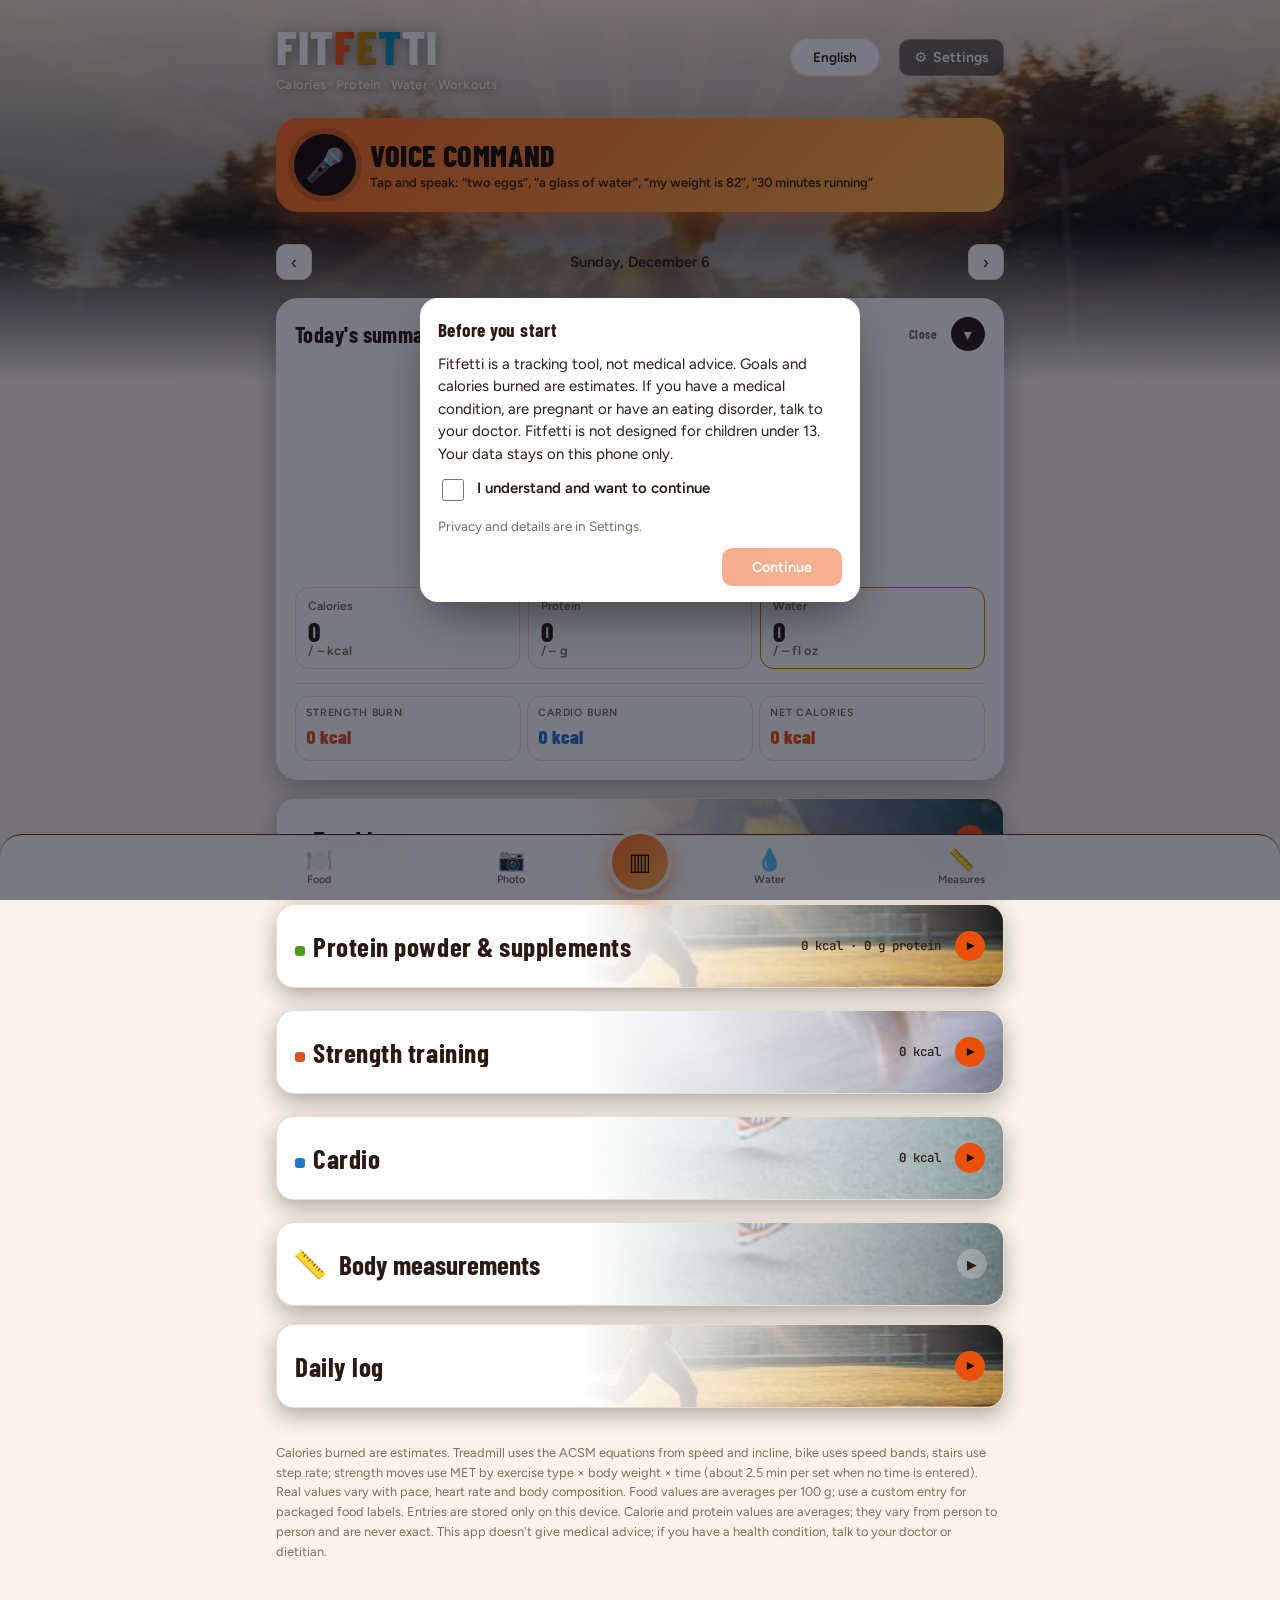
==== commit 0f6e1511: "v65: iPhone Shortcut photo route, language box fit, fixes Co-Authored-By: Claude Sonnet 5.5 <noreply" ====
--- a/index.html
+++ b/index.html
@@ -632,7 +632,7 @@
 #pf-nudge .x{flex:none;background:transparent;border:0;color:var(--muted);font-size:1.4rem;line-height:1;padding:4px 6px;min-height:40px}
 @keyframes nudgeIn{from{opacity:0;transform:translateY(-16px)}to{opacity:1;transform:none}}
 /* language picker at the top */
-#lang-top{width:auto;max-width:112px;border-radius:999px;padding:7px 10px;font-weight:700;font-size:.85rem;background:var(--surface);color:var(--fg);border:2px solid var(--line);min-height:40px;margin-left:auto}
+#lang-top{-webkit-appearance:none;appearance:none;background-image:none;width:auto;min-width:92px;max-width:160px;text-align:center;text-align-last:center;text-overflow:clip;overflow:visible;border-radius:999px;padding:7px 16px;font-weight:700;font-size:.85rem;background:var(--surface);color:var(--fg);border:2px solid var(--line);min-height:40px;margin-left:auto}
 header #lang-top+#set-open{margin-left:6px}
 /* modal + about text */
 .pf-modal{position:fixed;inset:0;z-index:70;background:rgba(10,12,28,.55);display:grid;place-items:center;padding:16px}
@@ -1096,6 +1096,7 @@
     saveOne:"Bu yemek listene kaydedilsin mi? (bir dahakine hazır olur)", saveOnePw:"Bu ürün listene kaydedilsin mi? (bir dahakine hazır olur)", saveMany:"Listede olmayan yemekler listene kaydedilsin mi?", per100k:"kcal / 100 {0}", per100p:"Protein / 100 {0} (g)",
     aiTitle:"Fotoğraftan ekle", aiPick:"Öğün fotoğrafı seç", aiHint:"Fotoğrafı seç, sonra hangi yapay zekânın tanıyacağını seç. Tabaktakiler resmin üstünde oklarla gösterilir; gramajları sen girersin.",
     aiWhich:"Fotoğrafı hangi yapay zekâ tanısın?", ai_gemini:"Google hesabıyla ücretsiz anahtar; günlük ücretsiz kotası var.", ai_openai:"Kendi OpenAI hesabın; kullanım başına ücretli.", ai_anthropic:"Kendi Anthropic hesabın; kullanım başına ücretli.",
+    ai_shortcut:"Anahtarsız, ücretsiz. Fotoğraf Apple'ın yapay zekâsına gider. Bir kerelik kestirme kurulumu gerekir (Apple Intelligence'lı iPhone).", scHelp:"Bir kerelik kurulum: Kestirmeler uygulamasını aç, + de, “Modeli Kullan” (Use Model) eylemini ekle, Özel Bulut Hesaplama'yı seç, aşağıdaki metni isteme yapıştır, sonuna “Kestirme Girdisi” değişkenini ekle. Kestirmeye “Fitfetti Foto” adını ver.", scCopy:"Metni kopyala", scCopied:"Kopyalandı ✓", scCopyFail:"Kopyalanamadı", scRun:"Kestirmeyi aç", scOpening:"Kestirmeler açılıyor…", scClip:"Fotoğraf kopyalanamadı. Safari'de yapıştırmaya izin verip tekrar dene.", scCancel:"Vazgeçildi.", scFail:"Kestirme çalışmadı. “Fitfetti Foto” kurulu mu?",
     aiNone:"Yapay zekâ kullanma", aiNoneSub:"Fotoğrafı sadece kayda ekle; yiyeceği kendin seç.", aiKeyLbl:"{0} API anahtarı", aiShow:"Göster",
     aiKeyHelp:"Anahtarı {0} adresinden alabilirsin. Anahtar sadece bu cihazda saklanır, yedeğe girmez; fotoğraf tanıma için doğrudan seçtiğin şirkete gönderilir ve ücret varsa senin hesabından düşer.",
     aiModel:"Model (gelişmiş)", aiRemember:"Bu seçimi hatırla", aiRun:"Tanı", aiAttachOnly:"Fotoğrafı ekle", aiChange:"değiştir", aiUsing:"Yapay zekâ: {0}",
@@ -1202,6 +1203,7 @@
     saveOne:"Save this food to your list? (ready for next time)", saveOnePw:"Save this product to your list? (ready for next time)", saveMany:"Save the foods that aren't on your list?", per100k:"kcal / 100 {0}", per100p:"Protein / 100 {0} (g)",
     aiTitle:"Add from photo", aiPick:"Choose meal photo", aiHint:"Pick a photo, then choose which AI recognizes it. Items are marked on the photo with arrows; you enter the amounts.",
     aiWhich:"Which AI should recognize the photo?", ai_gemini:"Free key with a Google account; has a daily free quota.", ai_openai:"Your own OpenAI account; paid per use.", ai_anthropic:"Your own Anthropic account; paid per use.",
+    ai_shortcut:"No key, free. The photo goes to Apple's AI. Needs a one-time shortcut setup (iPhone with Apple Intelligence).", scHelp:"One-time setup: open the Shortcuts app, tap +, add the action “Use Model”, choose Private Cloud Compute, paste the text below into the prompt and add the “Shortcut Input” variable after it. Name the shortcut “Fitfetti Foto”.", scCopy:"Copy the text", scCopied:"Copied ✓", scCopyFail:"Could not copy", scRun:"Open Shortcuts", scOpening:"Opening Shortcuts…", scClip:"Could not copy the photo. Allow pasting in Safari and try again.", scCancel:"Cancelled.", scFail:"The shortcut did not run. Is “Fitfetti Foto” set up?",
     aiNone:"Don't use AI", aiNoneSub:"Just attach the photo; pick the food yourself.", aiKeyLbl:"{0} API key", aiShow:"Show",
     aiKeyHelp:"Get a key at {0}. The key is stored only on this device and never goes into backups; the photo is sent directly to the company you chose, and any cost is billed to your account.",
     aiModel:"Model (advanced)", aiRemember:"Remember this choice", aiRun:"Recognize", aiAttachOnly:"Attach photo", aiChange:"change", aiUsing:"AI: {0}",
@@ -1872,8 +1874,12 @@
 const AI_PROVIDERS={
   gemini:{label:"Google Gemini", model:"gemini-flash-latest", keyUrl:"https://aistudio.google.com/apikey"},
   openai:{label:"OpenAI (ChatGPT)", model:"gpt-5-mini", keyUrl:"https://platform.openai.com/api-keys"},
-  anthropic:{label:"Anthropic Claude", model:"claude-sonnet-5-5", keyUrl:"https://console.anthropic.com/settings/keys"}
+  anthropic:{label:"Anthropic Claude", model:"claude-sonnet-5-5", keyUrl:"https://console.anthropic.com/settings/keys"},
+  shortcut:{label:"iPhone Kestirmesi / Shortcut", nokey:true, ios:true}
 };
+const IS_IOS_DEV=/iPhone|iPad|iPod/.test(navigator.userAgent)||(navigator.platform==="MacIntel"&&navigator.maxTouchPoints>1);
+const SC_NAME="Fitfetti Foto", SCKEY="fitfetti-sc-pending";
+const SC_PROMPT='You look at the attached photo of a meal, snack, drink or packaged food for a calorie tracker. List every distinct food or drink you can see (at most 10). Do not estimate weights. For each item give: name_tr (short Turkish name), name_en (short English name), x and y (the center of the item as fractions of image width and height, between 0 and 1), type ("v" for drinks measured in ml, otherwise "m"), kcal100 and protein100 (typical values per 100 g or 100 ml). Reply with only JSON like {"items":[{"name_tr":"","name_en":"","x":0.5,"y":0.5,"type":"m","kcal100":0,"protein100":0}]} and nothing else.';
 const AIKEY="fitfetti-ai-keys"; // kept apart from S so keys never end up in a backup file
 const aiKeys=()=>{ try{ return JSON.parse(localStorage.getItem(AIKEY)||"{}")||{}; }catch(_){ return {}; } };
 const setAiKey=(p,k)=>{ const o=aiKeys(); if(k) o[p]=k; else delete o[p]; try{ localStorage.setItem(AIKEY,JSON.stringify(o)); }catch(_){} };
@@ -1943,16 +1949,16 @@
   svg.innerHTML=out; }
 function aiRenderPick(){
   const t=L(), cur=S.ai.provider;
-  $("ai-opts").innerHTML=Object.entries(AI_PROVIDERS).map(([k,v])=>`<label class="ai-opt"><input type="radio" name="ai-p" value="${k}" ${k===cur?"checked":""}><span><b>${v.label}</b><small>${esc(t["ai_"+k])}</small></span></label>`).join("")
+  $("ai-opts").innerHTML=Object.entries(AI_PROVIDERS).filter(([k,v])=>!v.ios||(IS_IOS_DEV&&aiPending!=="dish")).map(([k,v])=>`<label class="ai-opt"><input type="radio" name="ai-p" value="${k}" ${k===cur?"checked":""}><span><b>${v.label}</b><small>${esc(t["ai_"+k]||"")}</small></span></label>`).join("")
     +`<label class="ai-opt"><input type="radio" name="ai-p" value="none" ${cur==="none"?"checked":""}><span><b>${esc(t.aiNone)}</b><small>${esc(t.aiNoneSub)}</small></span></label>`;
   aiPickChanged(); }
 function aiSel(){ const r=document.querySelector('input[name="ai-p"]:checked'); return r?r.value:null; }
 function aiPickChanged(){ const p=aiSel(), t=L(), info=AI_PROVIDERS[p];
-  $("ai-key").hidden=!info; $("ai-model").closest("details").hidden=!info;
-  if(info){ $("ai-key-lbl").textContent=fill(t.aiKeyLbl,[info.label]); $("ai-key-in").value=aiKeys()[p]||"";
+  $("ai-key").hidden=!info||!!info.nokey; $("ai-model").closest("details").hidden=!info||!!info.nokey; scHelpShow(p==="shortcut");
+  if(info&&!info.nokey){ $("ai-key-lbl").textContent=fill(t.aiKeyLbl,[info.label]); $("ai-key-in").value=aiKeys()[p]||"";
     $("ai-key-help").innerHTML=fill(t.aiKeyHelp,[`<a href="${info.keyUrl}" target="_blank" rel="noopener">${info.keyUrl.replace(/^https:\/\//,"")}</a>`]);
     $("ai-model").value=(S.ai.models&&S.ai.models[p])||info.model; }
-  $("ai-run").textContent= p==="none"? t.aiAttachOnly : t.aiRun; $("ai-run").disabled=!p; }
+  $("ai-run").textContent= p==="none"? t.aiAttachOnly : p==="shortcut"? (t.scRun||"Open Shortcuts") : t.aiRun; $("ai-run").disabled=!p; }
 document.addEventListener("change",e=>{ if(e.target.name==="ai-p") aiPickChanged(); });
 $("ai-key-show").onclick=()=>{ const i=$("ai-key-in"); i.type= i.type==="password"?"text":"password"; };
 function aiReset(){ aiPending=null; aiFile=null; aiItems=[]; ["ai-stage","ai-pick","ai-chosen","ai-items","ai-actions"].forEach(id=>$(id).hidden=true); $("ai-svg").innerHTML=""; $("ai-items").innerHTML=""; aiSay("");
@@ -1961,11 +1967,11 @@
 $("ai-file").addEventListener("change",async e=>{ const f=e.target.files&&e.target.files[0]; e.target.value=""; if(!f||aiBusy) return; aiReset(); aiFile=f;
   const im=$("ai-img"); im.src=URL.createObjectURL(f); try{ await im.decode(); }catch(_){ aiSay(L().phBadImg,true); aiFile=null; return; }
   $("ai-stage").hidden=false;
-  if(S.ai.remember&&S.ai.provider&&(S.ai.provider==="none"||aiKeys()[S.ai.provider])){ aiRun(S.ai.provider); }
+  if(S.ai.remember&&S.ai.provider&&S.ai.provider!=="shortcut"&&(S.ai.provider==="none"||aiKeys()[S.ai.provider])){ aiRun(S.ai.provider); }
   else { aiRenderPick(); $("ai-pick").hidden=false; $("ai-pick").scrollIntoView({block:"nearest",behavior:"smooth"}); } });
 $("ai-change").onclick=()=>{ $("ai-chosen").hidden=true; aiRenderPick(); $("ai-pick").hidden=false; };
 $("ai-run").onclick=()=>{ const p=aiSel(); if(!p) return; const t=L();
-  if(AI_PROVIDERS[p]){ const k=$("ai-key-in").value.trim(); if(!k){ $("ai-key-in").focus(); aiSay(t.aiNeedKey,true); return; } setAiKey(p,k);
+  if(AI_PROVIDERS[p]&&!AI_PROVIDERS[p].nokey){ const k=$("ai-key-in").value.trim(); if(!k){ $("ai-key-in").focus(); aiSay(t.aiNeedKey,true); return; } setAiKey(p,k);
     const m=$("ai-model").value.trim(); S.ai.models=S.ai.models||{}; if(m&&m!==AI_PROVIDERS[p].model) S.ai.models[p]=m; else delete S.ai.models[p]; }
   S.ai.provider=p; S.ai.remember=$("ai-remember").checked; save();
   if(aiPending==="dish"){ aiPending=null; $("ai-pick").hidden=true; if(p==="none") dishManual(); else dishLookup(); return; }
@@ -1974,6 +1980,7 @@
   const t=L(); $("ai-pick").hidden=true;
   $("ai-chosen-t").textContent=fill(t.aiUsing,[p==="none"?t.aiNone:AI_PROVIDERS[p].label]); $("ai-chosen").hidden=false;
   if(p==="none"){ pendingPhoto=aiFile; $("f-photo-prev").src=URL.createObjectURL(aiFile); $("f-photo-chip").hidden=false; aiSay(t.aiAttached); $("f-sel").focus(); return; }
+  if(p==="shortcut"){ scLaunch(); return; }
   if(!navigator.onLine){ aiSay(t.offline,true); return; }
   aiBusy=true; aiSay(fill(t.aiLooking,[AI_PROVIDERS[p].label]));
   try{ const small=await shrinkPhoto(aiFile,1280), b64=await blobB64(small);
@@ -1985,6 +1992,32 @@
     aiSay(st===401||st===403? t.aiBadKey : st===429? t.aiQuota : st===404||st===400? fill(t.aiBadModel,[err.msg||""]) : t.aiNet, true);
     if(st===401||st===403){ S.ai.remember=false; save(); } }
   finally{ aiBusy=false; } }
+/* ---- iPhone Shortcut route: no key, no server. Photo goes to the clipboard, the "Fitfetti Foto" shortcut asks Apple's model, the answer comes back in the URL ---- */
+function scHelpShow(on){ let h=$("ai-sc-help"); if(!h){ h=document.createElement("div"); h.id="ai-sc-help"; h.className="hint"; $("ai-key").insertAdjacentElement("afterend",h); }
+  h.hidden=!on; if(!on) return; const t=L();
+  h.innerHTML=`<p>${esc(t.scHelp||"One-time setup: open the Shortcuts app, tap +, add the action “Use Model”, choose Private Cloud Compute, paste the text below into the prompt and add the “Shortcut Input” variable after it. Name the shortcut “Fitfetti Foto”.")}</p><button type="button" class="btn-ghost" id="ai-sc-copy">${esc(t.scCopy||"Copy the text")}</button>`;
+  $("ai-sc-copy").onclick=async()=>{ try{ await navigator.clipboard.writeText(SC_PROMPT); $("ai-sc-copy").textContent=t.scCopied||"Copied ✓"; }catch(_){ $("ai-sc-copy").textContent=t.scCopyFail||"Could not copy"; } }; }
+const photoPng=(file,max)=>new Promise((res,rej)=>{ const im=new Image(), u=URL.createObjectURL(file); im.onload=()=>{ const k=Math.min(1,max/Math.max(im.naturalWidth,im.naturalHeight)), c=document.createElement("canvas"); c.width=Math.round(im.naturalWidth*k); c.height=Math.round(im.naturalHeight*k); c.getContext("2d").drawImage(im,0,0,c.width,c.height); URL.revokeObjectURL(u); c.toBlob(b=>b?res(b):rej(new Error("png")),"image/png"); }; im.onerror=()=>{ URL.revokeObjectURL(u); rej(new Error("img")); }; im.src=u; });
+async function scLaunch(){ const t=L(); if(!aiFile) return;
+  try{ const pngP=photoPng(aiFile,1024);
+    await navigator.clipboard.write([new ClipboardItem({"image/png":pngP})]);
+    const jpg=await shrinkPhoto(aiFile,1024), du=await new Promise((res,rej)=>{ const r=new FileReader(); r.onload=()=>res(r.result); r.onerror=rej; r.readAsDataURL(jpg); });
+    localStorage.setItem(SCKEY,JSON.stringify({img:du,ts:Date.now()}));
+  }catch(e){ aiSay(t.scClip||"Could not copy the photo. Allow pasting in Safari and try again.",true); return; }
+  const base=location.origin+location.pathname, cb=k=>encodeURIComponent(base+"?sc="+k);
+  aiSay(t.scOpening||"Opening Shortcuts…");
+  location.href="shortcuts://x-callback-url/run-shortcut?name="+encodeURIComponent(SC_NAME)+"&input=clipboard&x-success="+cb("ok")+"&x-cancel="+cb("cancel")+"&x-error="+cb("error"); }
+function scReturn(){ const q=new URLSearchParams(location.search), sc=q.get("sc"); if(!sc) return; const res=q.get("result"); history.replaceState(null,"",location.pathname);
+  let pend=null; try{ pend=JSON.parse(localStorage.getItem(SCKEY)||"null"); localStorage.removeItem(SCKEY); }catch(_){}
+  if(!pend||!pend.img) return; const t=L();
+  fetch(pend.img).then(r=>r.blob()).then(async b=>{ try{ window.__goFood&&window.__goFood(); }catch(_){} aiReset(); aiFile=new File([b],"photo.jpg",{type:b.type||"image/jpeg"});
+    const im=$("ai-img"); im.src=URL.createObjectURL(aiFile); try{ await im.decode(); }catch(_){}
+    $("ai-stage").hidden=false; $("ai-chosen-t").textContent=fill(t.aiUsing,[AI_PROVIDERS.shortcut.label]); $("ai-chosen").hidden=false;
+    S.ai.provider="shortcut"; save();
+    if(sc!=="ok"||!res){ aiSay(sc==="cancel"?(t.scCancel||"Cancelled."):(t.scFail||"The shortcut did not run. Is “Fitfetti Foto” set up?"),true); $("ai").scrollIntoView({block:"start",behavior:"smooth"}); return; }
+    aiItems=aiNormalize(parseJsonLoose(res)); if(!aiItems.length){ aiSay(t.phNone,true); return; }
+    drawMarks(im,$("ai-svg"),aiItems); aiList(); aiSay(fill(t.phFound,[aiItems.length])); $("ai").scrollIntoView({block:"start",behavior:"smooth"}); }).catch(()=>{}); }
+window.addEventListener("load",()=>setTimeout(scReturn,300));
 function aiList(){ const t=L();
   $("ai-items").innerHTML=aiItems.map((it,i)=>{ const ty=it.type, c=PH_COLORS[i%PH_COLORS.length];
     return `<li><span class="ph-num" style="background:${c}">${i+1}</span><div class="ph-row">
@@ -2712,7 +2745,7 @@
   document.addEventListener("keydown",e=>{ if(e.key==="Escape"&&!pg.hidden) close(); });
   // open sections by link (e.g. "Formüller ve kaynaklar ↓") keep working inside the page
   const openSec=(key,hid)=>{ if(S.coll[key]){ S.coll[key]=false; persistQuiet(); const h=$(hid); h.closest("section").classList.remove("collapsed"); (h.closest(".sec-head")||h).setAttribute("aria-expanded","true"); } };
-  const goFood=()=>{ openSec("food","f-h"); const f=$("f-h").closest("section"); f.scrollIntoView({behavior:reduceMotion?"auto":"smooth",block:"start"}); return f; };
+  const goFood=()=>{ openSec("food","f-h"); const f=$("f-h").closest("section"); f.scrollIntoView({behavior:reduceMotion?"auto":"smooth",block:"start"}); return f; }; window.__goFood=goFood;
   $("dk-food").onclick=()=>{ goFood(); setTimeout(()=>{ try{ $("f-sel").focus({preventScroll:true}); }catch(e){} },350); };
   $("dk-photo").onclick=()=>{ goFood(); $("ai-file").click(); };
   $("dk-bar").onclick=()=>{ goFood(); const sc=$("lk-scan"); setTimeout(()=>{ if(!sc.hidden) sc.click(); else $("lk-q").focus({preventScroll:true}); },350); };
@@ -2952,7 +2985,7 @@
   if(!S.consent){ setTimeout(async()=>{ const t=tx(); await modal({title:t.cH,body:t.cB,ok:t.cGo,check:t.cChk,more:t.cMore}); S.consent=1; save(); if(window.__nudge&&needWelcome()) setTimeout(window.__nudge,400); },350); }
   // before the first photo goes to an AI service (once)
   if(typeof aiRun==="function"){ const _run=aiRun; aiRun=async function(p){
-    if(p!=="none"&&!S.aiOk){ const t=tx(); const ok=await modal({title:t.aiH,body:t.aiB,ok:t.aiGo,cancel:t.aiNo}); if(!ok) return; S.aiOk=1; save(); }
+    if(p!=="none"&&p!=="shortcut"&&!S.aiOk){ const t=tx(); const ok=await modal({title:t.aiH,body:t.aiB,ok:t.aiGo,cancel:t.aiNo}); if(!ok) return; S.aiOk=1; save(); }
     return _run(p); }; }
 })();
 /* ---- voice add: speak "iki yumurta", "200 gram tavuk", "500 ml su" -> confirm card -> added ---- */
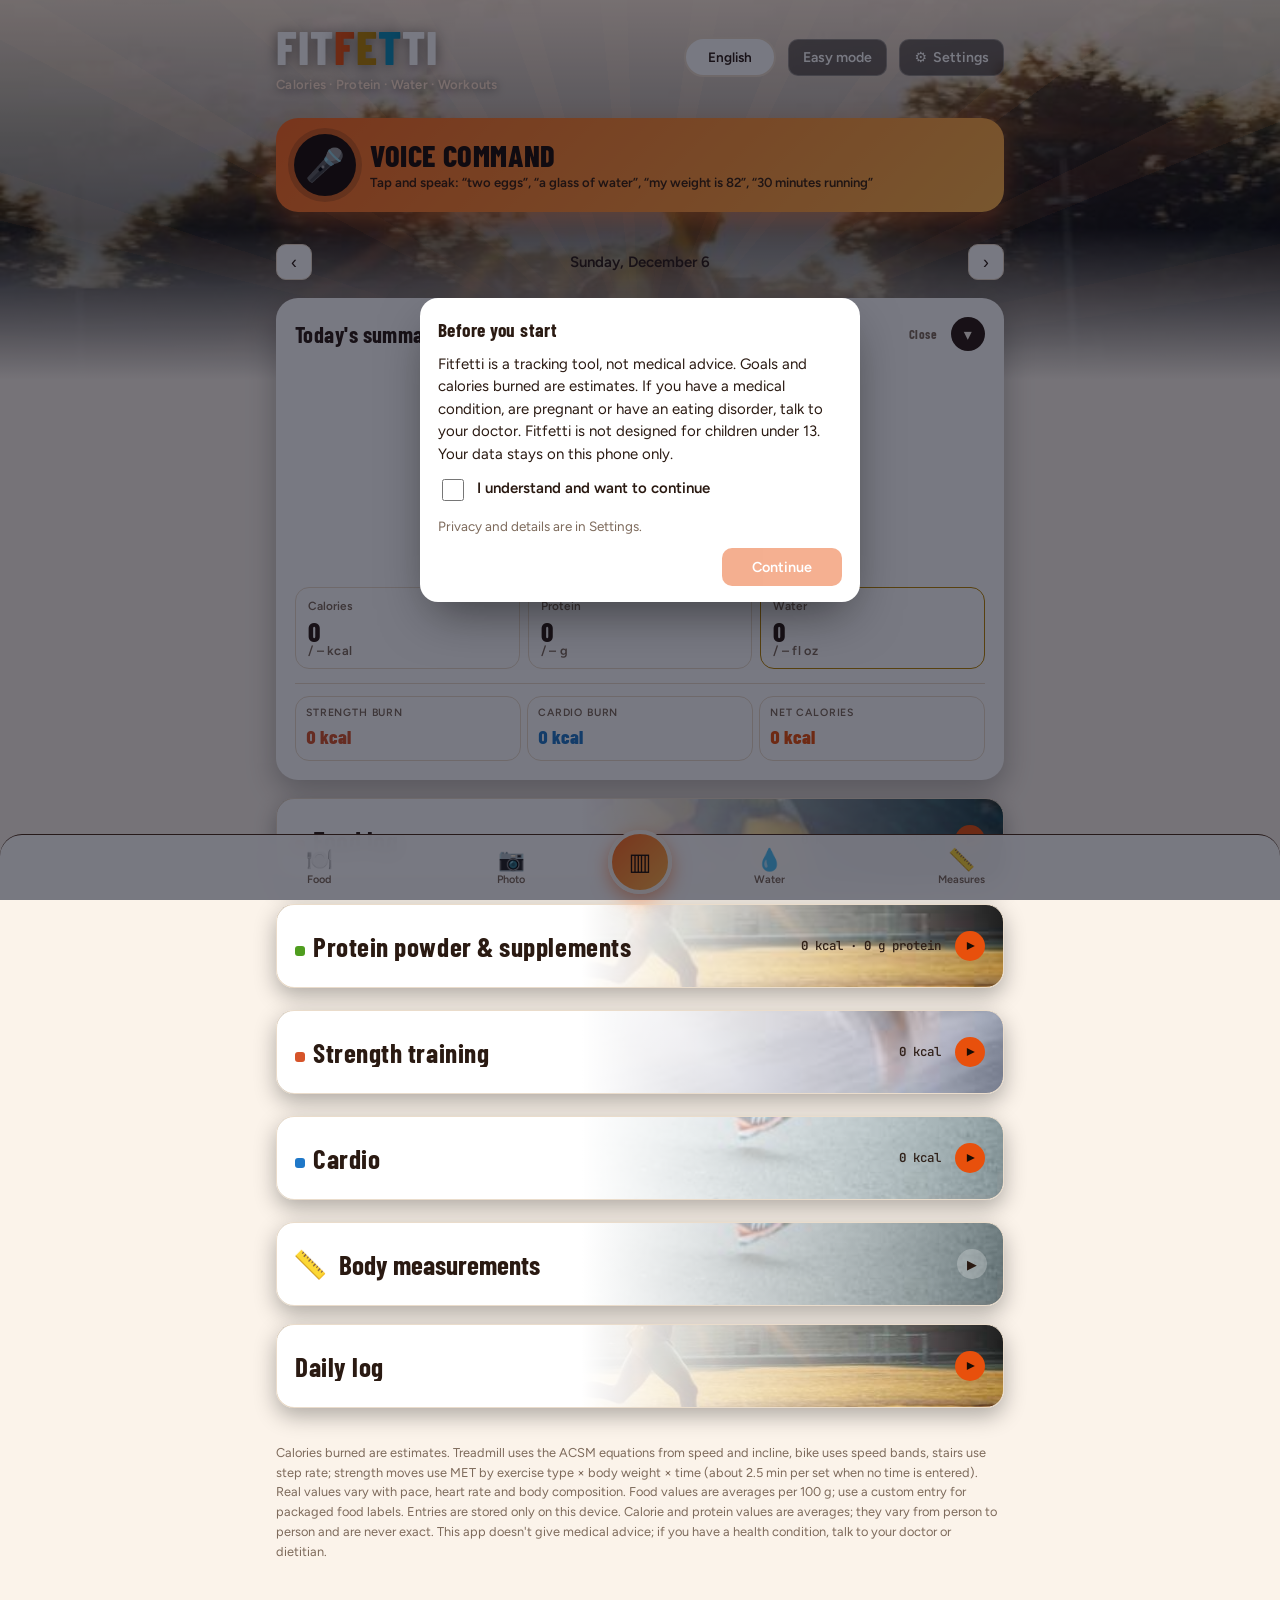
==== commit ba65ac06: "v66: Easy mode (big text, only summary/food/water) Co-Authored-By: Claude Sonnet 5.5 <noreply@anthro" ====
--- a/index.html
+++ b/index.html
@@ -753,6 +753,8 @@
 .vf-chips{display:flex;flex-wrap:wrap;gap:8px}
 .vf-chips button{min-width:56px;min-height:56px;padding:0 14px;font:800 1.3rem var(--f-num);border-radius:14px;border:2px solid var(--kcal);background:rgba(255,106,31,.14);color:inherit}
 .vf-chips .vf-mic{font:700 1.05rem var(--f-body);background:var(--kcal);color:#111;border-color:var(--kcal)}
+html[data-easy] body{zoom:1.3}html[data-easy] header{flex-wrap:wrap;gap:8px}html[data-easy] .brand{flex:1 1 100%}#easy-btn{font-weight:800}html[data-easy] #easy-btn{outline:2px solid var(--kcal,#ff6a1f)}
+html[data-easy] section.card:has(#g-h),html[data-easy] section.card:has(#st-h),html[data-easy] section.card:has(#c-h),html[data-easy] section.card:has(#h-h),html[data-easy] section.card:has(#ls-h),html[data-easy] section.card:has(#b-h),html[data-easy] #meas-card,html[data-easy] #about-card,html[data-easy] section.card.sci,html[data-easy] .seg,html[data-easy] .langbox,html[data-easy] .sync,html[data-easy] #dk-meas,html[data-easy] .tagline{display:none!important}
 </style>
 </head>
 <body>
@@ -768,6 +770,7 @@
   <header>
     <div class="brand"><h1>Fit<span class="dot1">f</span><span class="dot2">e</span><span class="dot3">t</span>ti</h1><span class="tagline" data-t="tagline">Kalori · Protein · Su · Spor</span><div class="hello" id="hello" hidden></div></div>
     <select id="lang-top" aria-label="Language / Dil" title="Language / Dil"></select>
+    <button type="button" class="btn-ghost" id="easy-btn" aria-pressed="false"></button>
     <button type="button" class="btn-ghost" id="set-open" aria-label="Ayarlar / Settings">⚙️ <span data-t="settings">Ayarlar</span></button>
     <div style="display:flex;flex-direction:column;align-items:flex-end;gap:6px">
     <div class="langbox">
@@ -3426,6 +3429,14 @@
 syncSaveBoxes();
 booted=true;
 setTimeout(greet,700);
+/* ---- Easy mode: big text + only today's summary, food and water; everything else hidden (remembered on this phone) ---- */
+(function(){ const K="fitfetti-easy", r=document.documentElement, b=document.getElementById("easy-btn"); if(!b) return;
+  const tr=()=>{ try{ return S.lang==="tr"; }catch(_){ return true; } };
+  const paint=()=>{ const on=r.hasAttribute("data-easy"); b.textContent=on?(tr()?"✓ Kolay mod":"✓ Easy mode"):(tr()?"Kolay mod":"Easy mode"); b.setAttribute("aria-pressed",on?"true":"false"); };
+  const set=on=>{ if(on) r.setAttribute("data-easy","1"); else r.removeAttribute("data-easy"); try{ localStorage.setItem(K,on?"1":""); }catch(_){} paint(); };
+  let v=""; try{ v=localStorage.getItem(K)||""; }catch(_){} set(!!v);
+  b.onclick=()=>set(!r.hasAttribute("data-easy"));
+  ["lang-sel","lang-top"].forEach(id=>{ const e=document.getElementById(id); if(e) e.addEventListener("change",()=>setTimeout(paint,50)); }); })();
 </script>
 </body>
 </html>
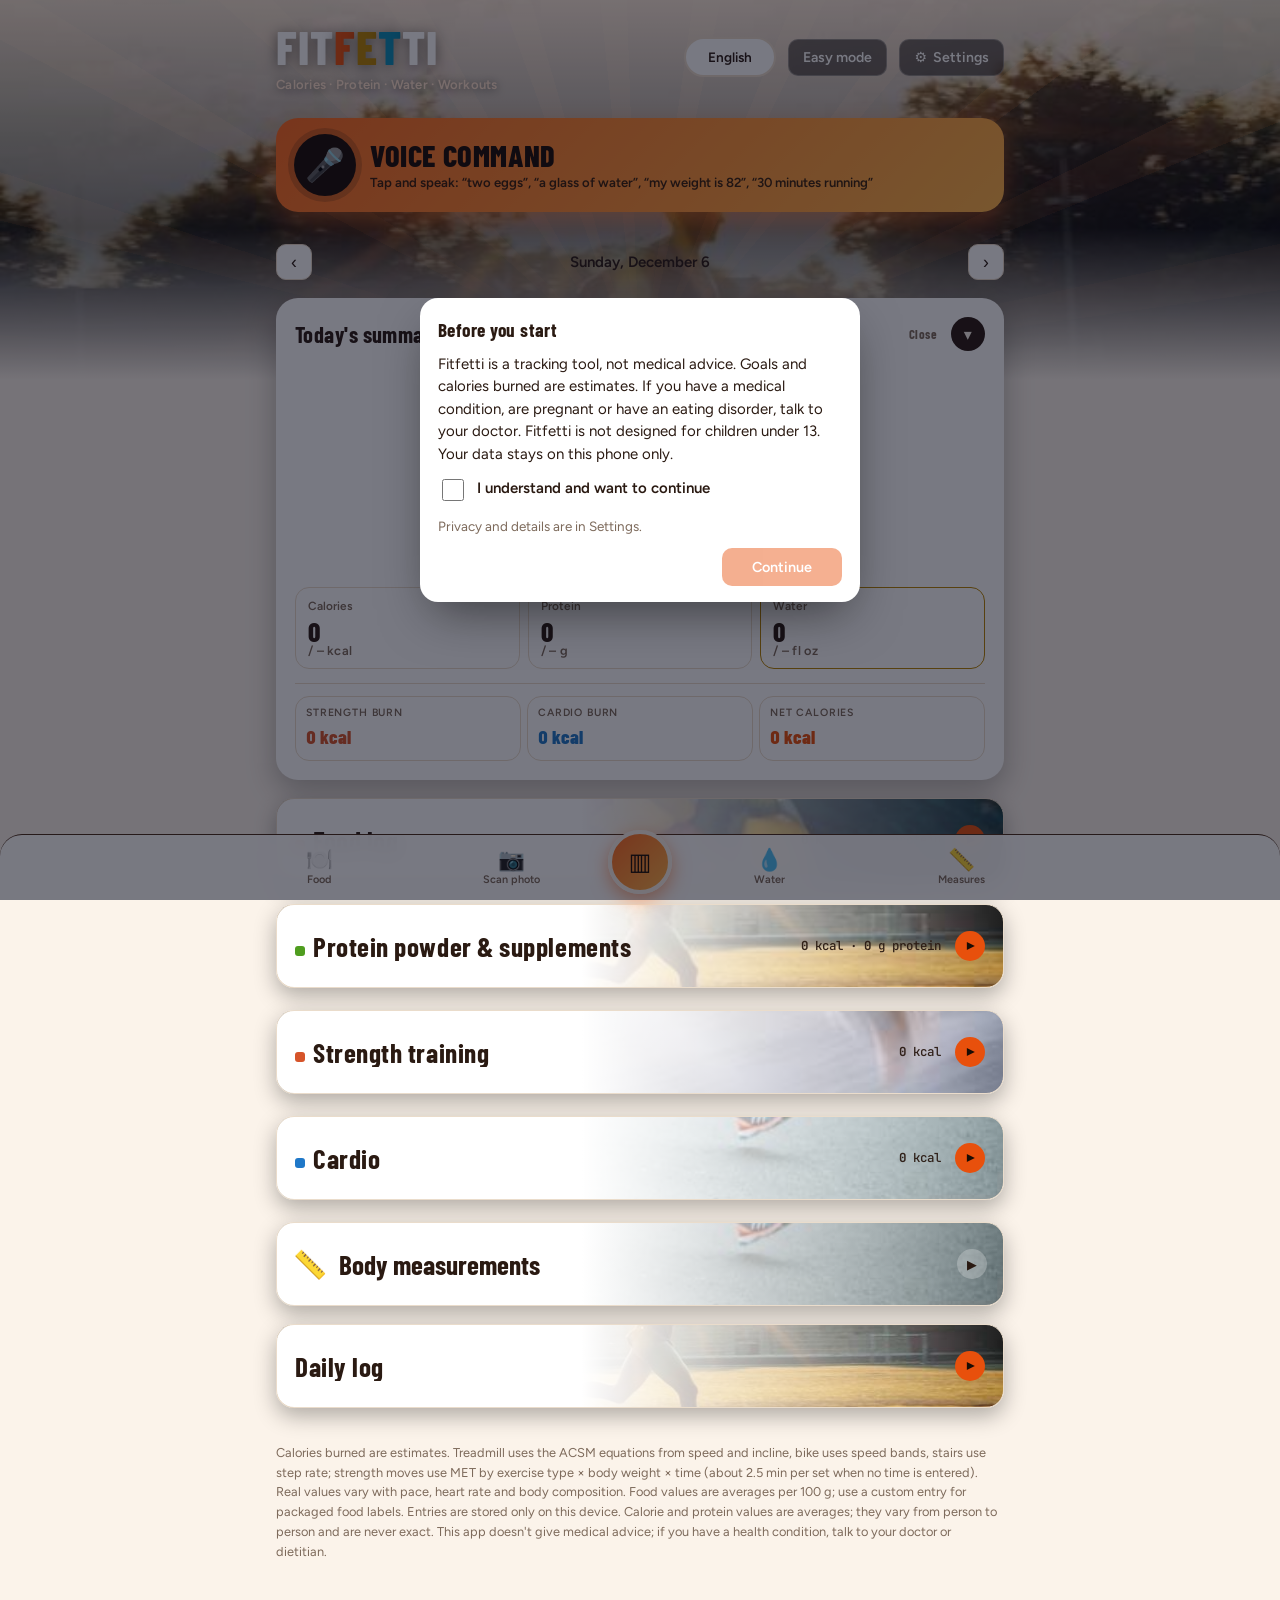
==== commit c8c25916: "v68: clearer photo button names Co-Authored-By: Claude Sonnet 5.5 <noreply@anthropic.com> Claude-Ses" ====
--- a/index.html
+++ b/index.html
@@ -761,7 +761,7 @@
 
 <nav class="dock" aria-label="Quick add">
   <button type="button" id="dk-food"><span aria-hidden="true">🍽️</span><b data-t="scFood">Yemek</b></button>
-  <button type="button" id="dk-photo"><span aria-hidden="true">📷</span><b data-t="scPhoto">Fotoğraf</b></button>
+  <button type="button" id="dk-photo"><span aria-hidden="true">📷</span><b data-t="scPhoto">Foto tanı</b></button>
   <button type="button" id="dk-bar"><span aria-hidden="true">▥</span><b data-t="scBarcode">Barkod</b></button>
   <button type="button" id="dk-water"><span aria-hidden="true">💧</span><b data-t="scWater">Su</b></button>
   <button type="button" id="dk-meas"><span aria-hidden="true">📏</span><b id="dk-meas-t">Ölçüler</b></button>
@@ -882,7 +882,7 @@
       <div class="f sm" id="f-ck-wrap" hidden><label for="f-ck">kcal</label><input id="f-ck" type="number" inputmode="numeric" min="0"></div>
       <label class="chk save-q" id="f-save-wrap" hidden><input type="checkbox" id="f-save" class="save-new"> <span data-t="saveOne"></span></label>
       <div class="f sm" id="f-cp-wrap" hidden><label for="f-cp" data-t="protG">Protein (g)</label><input id="f-cp" type="number" inputmode="decimal" min="0" step="any"></div>
-      <label class="btn-ghost ph-btn" for="f-photo" id="f-photo-lbl"><span aria-hidden="true">📷</span> <span data-t="phAttach">Fotoğraf</span></label>
+      <label class="btn-ghost ph-btn" for="f-photo" id="f-photo-lbl"><span aria-hidden="true">📷</span> <span data-t="phAttach">Resim ekle</span></label>
       <input type="file" id="f-photo" accept="image/*" hidden>
       <button type="button" class="btn-ghost ph-btn" id="f-voice" aria-label="Voice"><span aria-hidden="true">🎤</span> <span id="f-voice-t"></span></button>
       <button type="button" class="btn-ghost ph-btn water-btn" id="add-water">+ su</button>
@@ -916,7 +916,7 @@
     </div>
     <div class="ai-box" id="ai">
       <div class="ai-head"><h3 data-t="aiTitle">Fotoğraftan ekle</h3>
-        <label class="btn-ghost ph-btn" for="ai-file"><span aria-hidden="true">📷</span> <span data-t="aiPick">Öğün fotoğrafı seç</span></label>
+        <label class="btn-ghost ph-btn" for="ai-file"><span aria-hidden="true">📷</span> <span data-t="aiPick">Fotoğraftan tanı</span></label>
         <input type="file" id="ai-file" accept="image/*" hidden>
       </div>
       <p class="hint" data-t="aiHint">Fotoğrafı seç, sonra hangi yapay zekânın tanıyacağını seç. Tabaktakiler resmin üstünde oklarla gösterilir; gramajları sen girersin.</p>
@@ -1097,7 +1097,7 @@
     dsPickAi:"Değerleri bulmak için açılan kutudan bir yapay zekâ seç; ya da “Değerleri kendim gireceğim” de.", dsNone:"Değer bulunamadı. Adı farklı yaz ya da değerleri kendin gir.",
     dsEdit:"Değerleri değiştirebilirsin.", dsManualNote:"Kalori ve proteini 100 g (ya da 100 ml) için yaz; ambalajda varsa oradan al.", dsAdded:"“{0}” bugüne eklendi.",
     saveOne:"Bu yemek listene kaydedilsin mi? (bir dahakine hazır olur)", saveOnePw:"Bu ürün listene kaydedilsin mi? (bir dahakine hazır olur)", saveMany:"Listede olmayan yemekler listene kaydedilsin mi?", per100k:"kcal / 100 {0}", per100p:"Protein / 100 {0} (g)",
-    aiTitle:"Fotoğraftan ekle", aiPick:"Öğün fotoğrafı seç", aiHint:"Fotoğrafı seç, sonra hangi yapay zekânın tanıyacağını seç. Tabaktakiler resmin üstünde oklarla gösterilir; gramajları sen girersin.",
+    aiTitle:"Fotoğraftan ekle", aiPick:"Fotoğraftan tanı", aiHint:"Fotoğrafı seç, sonra hangi yapay zekânın tanıyacağını seç. Tabaktakiler resmin üstünde oklarla gösterilir; gramajları sen girersin.",
     aiWhich:"Fotoğrafı hangi yapay zekâ tanısın?", ai_gemini:"Google hesabıyla ücretsiz anahtar; günlük ücretsiz kotası var.", ai_openai:"Kendi OpenAI hesabın; kullanım başına ücretli.", ai_anthropic:"Kendi Anthropic hesabın; kullanım başına ücretli.",
     ai_shortcut:"Anahtarsız, ücretsiz. Fotoğraf Apple'ın yapay zekâsına gider. Bir kerelik kestirme kurulumu gerekir (Apple Intelligence'lı iPhone).", scHelp:"Bir kerelik kurulum: Kestirmeler uygulamasını aç, + de, “Modeli Kullan” (Use Model) eylemini ekle, Özel Bulut Hesaplama'yı seç, aşağıdaki metni isteme yapıştır, sonuna “Kestirme Girdisi” değişkenini ekle. Kestirmeye “Fitfetti Foto” adını ver.", scCopy:"Metni kopyala", scCopied:"Kopyalandı ✓", scCopyFail:"Kopyalanamadı", scRun:"Kestirmeyi aç", scOpening:"Kestirmeler açılıyor…", scClip:"Fotoğraf kopyalanamadı. Safari'de yapıştırmaya izin verip tekrar dene.", scCancel:"Vazgeçildi.", scFail:"Kestirme çalışmadı. “Fitfetti Foto” kurulu mu?",
     aiNone:"Yapay zekâ kullanma", aiNoneSub:"Fotoğrafı sadece kayda ekle; yiyeceği kendin seç.", aiKeyLbl:"{0} API anahtarı", aiShow:"Göster",
@@ -1110,7 +1110,7 @@
     phFound:"{0} şey bulundu. Her biri için miktarı gir, istemediklerinin işaretini kaldır.", phPer100:"≈ {0} kcal · {1} g protein / 100 {2}", phListed:"listede var",
     phAdd:"Seçilenleri ekle", phAdded:"{0} kayıt eklendi.", phNeedAmt:"Eklemek için en az bir kalemin miktarını gir.",
     offSrc:"Değerler ambalaj etiketinden",
-    phAttach:"Fotoğraf", phChange:"Fotoğrafı değiştir", phRemove:"Fotoğrafı kaldır", phView:"Fotoğrafı büyüt", phReady:"yeni fotoğraf seçildi",
+    phAttach:"Resim ekle", phChange:"Resmi değiştir", phRemove:"Fotoğrafı kaldır", phView:"Fotoğrafı büyüt", phReady:"yeni fotoğraf seçildi",
     pwTitle:"Protein tozu ve takviye", pwProduct:"Ürün", pwName:"Ürün adı (etiketteki)", pwKcalScoop:"kcal / ölçek", pwProtScoop:"Protein / ölçek (g)",
     pwScoops:"Ölçek", pwCount:"Adet", pwScoopG:"1 ölçek (g)", pwPieceG:"1 adet (g)", pwMix:"Neyle karıştırdın?", pwNoMix:"Karıştırmadım / kuru",
     pwMine:"Kendi ürünlerim", pwPowders:"Protein tozları", pwOther:"Diğer takviyeler", pwCustom:"Etiketten gir (kendi ürünüm)",
@@ -1143,7 +1143,7 @@
     epLbl:"Bölüm {0}", nextLbl:"Sonraki bölüm:", replay:"↻ Tekrar izle",
     wlTitle:"Hoş geldin! Önce seni tanıyalım", wlSub:"Kalori, protein ve su hedeflerini senin için hesaplayalım. Bilgilerin sadece bu telefonda kalır.", wlGo:"Başla", wlSkip:"Şimdilik geç", wlNeed:"Devam etmek için yaş, cinsiyet, boy, şu anki ve hedef kiloyu gir.", scOpen:"Aç", scClose:"Kapat",
     pieces:"Adet", pcs:"adet",
-    settings:"Ayarlar", setBack:"‹ Geri", scFood:"Yemek", scPhoto:"Fotoğraf", scBarcode:"Barkod", scWater:"Su",
+    settings:"Ayarlar", setBack:"‹ Geri", scFood:"Yemek", scPhoto:"Foto tanı", scBarcode:"Barkod", scWater:"Su",
     winFight:"Kılıç savaşı başladı!", winHint:"Dokun, proteini parçala!", winHit:"Vur!", winBtn:"Harika!", winSkip:"Kapat",
     bounce:["Düşmek kaybetmek değil; kalkmamak kaybetmektir.","Bir gün eksik, seriyi bozmaz; bırakmak bozar.","Kaslar bir günde yapılmaz, bir günde de kaybolmaz.","Yarın, temiz bir sayfa.","En iyi antrenman, tekrar ayağa kalkmaktır."],
     syncDevice:"Bu cihaza kaydediliyor", lkScan:"Barkod okut", lkPick:"Ürünü seç; girdiğin miktar bugüne eklenir.", offline:"İnternet yok. Arama için bağlantı gerekiyor; kayıt eklemeye devam edebilirsin.", scanFail:"Kamera açılamadı. Barkod numarasını elle yazabilirsin.",
@@ -1204,7 +1204,7 @@
     dsPickAi:"Pick an AI in the box that opened, or choose “I'll enter the values myself”.", dsNone:"No values found. Try another name or enter them yourself.",
     dsEdit:"You can change the values.", dsManualNote:"Enter calories and protein per 100 g (or 100 ml); use the package label if there is one.", dsAdded:"Added “{0}” for today.",
     saveOne:"Save this food to your list? (ready for next time)", saveOnePw:"Save this product to your list? (ready for next time)", saveMany:"Save the foods that aren't on your list?", per100k:"kcal / 100 {0}", per100p:"Protein / 100 {0} (g)",
-    aiTitle:"Add from photo", aiPick:"Choose meal photo", aiHint:"Pick a photo, then choose which AI recognizes it. Items are marked on the photo with arrows; you enter the amounts.",
+    aiTitle:"Add from photo", aiPick:"Recognize from photo", aiHint:"Pick a photo, then choose which AI recognizes it. Items are marked on the photo with arrows; you enter the amounts.",
     aiWhich:"Which AI should recognize the photo?", ai_gemini:"Free key with a Google account; has a daily free quota.", ai_openai:"Your own OpenAI account; paid per use.", ai_anthropic:"Your own Anthropic account; paid per use.",
     ai_shortcut:"No key, free. The photo goes to Apple's AI. Needs a one-time shortcut setup (iPhone with Apple Intelligence).", scHelp:"One-time setup: open the Shortcuts app, tap +, add the action “Use Model”, choose Private Cloud Compute, paste the text below into the prompt and add the “Shortcut Input” variable after it. Name the shortcut “Fitfetti Foto”.", scCopy:"Copy the text", scCopied:"Copied ✓", scCopyFail:"Could not copy", scRun:"Open Shortcuts", scOpening:"Opening Shortcuts…", scClip:"Could not copy the photo. Allow pasting in Safari and try again.", scCancel:"Cancelled.", scFail:"The shortcut did not run. Is “Fitfetti Foto” set up?",
     aiNone:"Don't use AI", aiNoneSub:"Just attach the photo; pick the food yourself.", aiKeyLbl:"{0} API key", aiShow:"Show",
@@ -1217,7 +1217,7 @@
     phFound:"Found {0} items. Enter an amount for each, untick anything you don't want.", phPer100:"≈ {0} kcal · {1} g protein / 100 {2}", phListed:"on your list",
     phAdd:"Add selected", phAdded:"Added {0} entries.", phNeedAmt:"Enter an amount for at least one item to add it.",
     offSrc:"Values from the package label",
-    phAttach:"Photo", phChange:"Change photo", phRemove:"Remove photo", phView:"View photo", phReady:"new photo selected",
+    phAttach:"Add picture", phChange:"Change picture", phRemove:"Remove photo", phView:"View photo", phReady:"new photo selected",
     pwTitle:"Protein powder & supplements", pwProduct:"Product", pwName:"Product name (from label)", pwKcalScoop:"kcal / scoop", pwProtScoop:"Protein / scoop (g)",
     pwScoops:"Scoops", pwCount:"Count", pwScoopG:"1 scoop (g)", pwPieceG:"1 piece (g)", pwMix:"Mixed with", pwNoMix:"Nothing / dry",
     pwMine:"My products", pwPowders:"Protein powders", pwOther:"Other supplements", pwCustom:"Enter from label (my product)",
@@ -1250,7 +1250,7 @@
     epLbl:"Episode {0}", nextLbl:"Next episode:", replay:"↻ Watch again",
     wlTitle:"Welcome! Let's get to know you", wlSub:"We'll work out your calorie, protein and water goals. Your info stays on this phone only.", wlGo:"Start", wlSkip:"Skip for now", wlNeed:"To continue, enter age, sex, height, current and target weight.", scOpen:"Open", scClose:"Close",
     pieces:"Pieces", pcs:"pcs",
-    settings:"Settings", setBack:"‹ Back", scFood:"Food", scPhoto:"Photo", scBarcode:"Barcode", scWater:"Water",
+    settings:"Settings", setBack:"‹ Back", scFood:"Food", scPhoto:"Scan photo", scBarcode:"Barcode", scWater:"Water",
     winFight:"The sword fight begins!", winHint:"Tap to smash the protein!", winHit:"Strike!", winBtn:"Awesome!", winSkip:"Close",
     bounce:["Falling isn't losing; staying down is.","One missed day doesn't break a streak; quitting does.","Muscle isn't built in a day, nor lost in one.","Tomorrow is a clean page.","The best workout is getting back up."],
     syncDevice:"Saved on this device", lkScan:"Scan barcode", lkPick:"Pick the product; the amount you entered is logged for today.", offline:"You're offline. Search needs a connection; you can keep logging.", scanFail:"Couldn't open the camera. Type the barcode number instead.",
@@ -2297,13 +2297,15 @@
 const COLL=[["sci-h","sci"],["g-h","goals"],["s-h","summary"],["f-h","food"],["pw-h","pw"],["st-h","str"],["c-h","car"],["h-h","hist"],["ls-h","lists"]];
 if(!S.coll||typeof S.coll!=="object") S.coll={};
 ["lists","food","pw","str","car","hist"].forEach(k=>{ if(S.coll[k]===undefined) S.coll[k]=true; }); // start closed: the home screen stays short
+const COLL_APPLY={}; window.__collOnly=key=>{ Object.keys(COLL_APPLY).forEach(k=>{ if(k!==key&&!S.coll[k]){ S.coll[k]=true; COLL_APPLY[k](); } }); };
 COLL.forEach(([hid,key])=>{
   const h=$(hid); if(!h) return; const sec=h.closest("section"), head=h.closest(".sec-head")||h;
   if(head===h && h.dataset.t){ const sp=document.createElement("span"); sp.dataset.t=h.dataset.t; sp.textContent=h.textContent; h.removeAttribute("data-t"); h.textContent=""; h.appendChild(sp); }
   head.classList.add("coll-head"); const lb=document.createElement("span"); lb.className="coll-lbl"; lb.innerHTML='<span class="o" data-t="scOpen">Aç</span><span class="c" data-t="scClose">Kapat</span>'; head.appendChild(lb); head.setAttribute("role","button"); head.tabIndex=0;
   const chev=document.createElement("span"); chev.className="chev"; chev.setAttribute("aria-hidden","true"); chev.textContent="▾"; head.appendChild(chev);
   const apply=()=>{ const c=!!S.coll[key]; sec.classList.toggle("collapsed",c); head.setAttribute("aria-expanded",String(!c)); };
-  const toggle=()=>{ S.coll[key]=!S.coll[key]; apply(); try{localStorage.setItem(KEY,JSON.stringify(S))}catch(e){} };
+  COLL_APPLY[key]=apply;
+  const toggle=()=>{ S.coll[key]=!S.coll[key]; if(!S.coll[key]) window.__collOnly(key); apply(); try{localStorage.setItem(KEY,JSON.stringify(S))}catch(e){} };
   head.addEventListener("click",e=>{ if(e.target.closest("button,a,input,select")&&!e.target.closest(".chev")) return; toggle(); });
   head.addEventListener("keydown",e=>{ if(e.key==="Enter"||e.key===" "){ e.preventDefault(); toggle(); } });
   apply();
@@ -2747,7 +2749,7 @@
   $("set-open").onclick=open; $("set-close").onclick=close;
   document.addEventListener("keydown",e=>{ if(e.key==="Escape"&&!pg.hidden) close(); });
   // open sections by link (e.g. "Formüller ve kaynaklar ↓") keep working inside the page
-  const openSec=(key,hid)=>{ if(S.coll[key]){ S.coll[key]=false; persistQuiet(); const h=$(hid); h.closest("section").classList.remove("collapsed"); (h.closest(".sec-head")||h).setAttribute("aria-expanded","true"); } };
+  const openSec=(key,hid)=>{ if(S.coll[key]){ S.coll[key]=false; if(window.__collOnly) window.__collOnly(key); persistQuiet(); const h=$(hid); h.closest("section").classList.remove("collapsed"); (h.closest(".sec-head")||h).setAttribute("aria-expanded","true"); } };
   const goFood=()=>{ openSec("food","f-h"); const f=$("f-h").closest("section"); f.scrollIntoView({behavior:reduceMotion?"auto":"smooth",block:"start"}); return f; }; window.__goFood=goFood;
   $("dk-food").onclick=()=>{ goFood(); setTimeout(()=>{ try{ $("f-sel").focus({preventScroll:true}); }catch(e){} },350); };
   $("dk-photo").onclick=()=>{ goFood(); $("ai-file").click(); };
